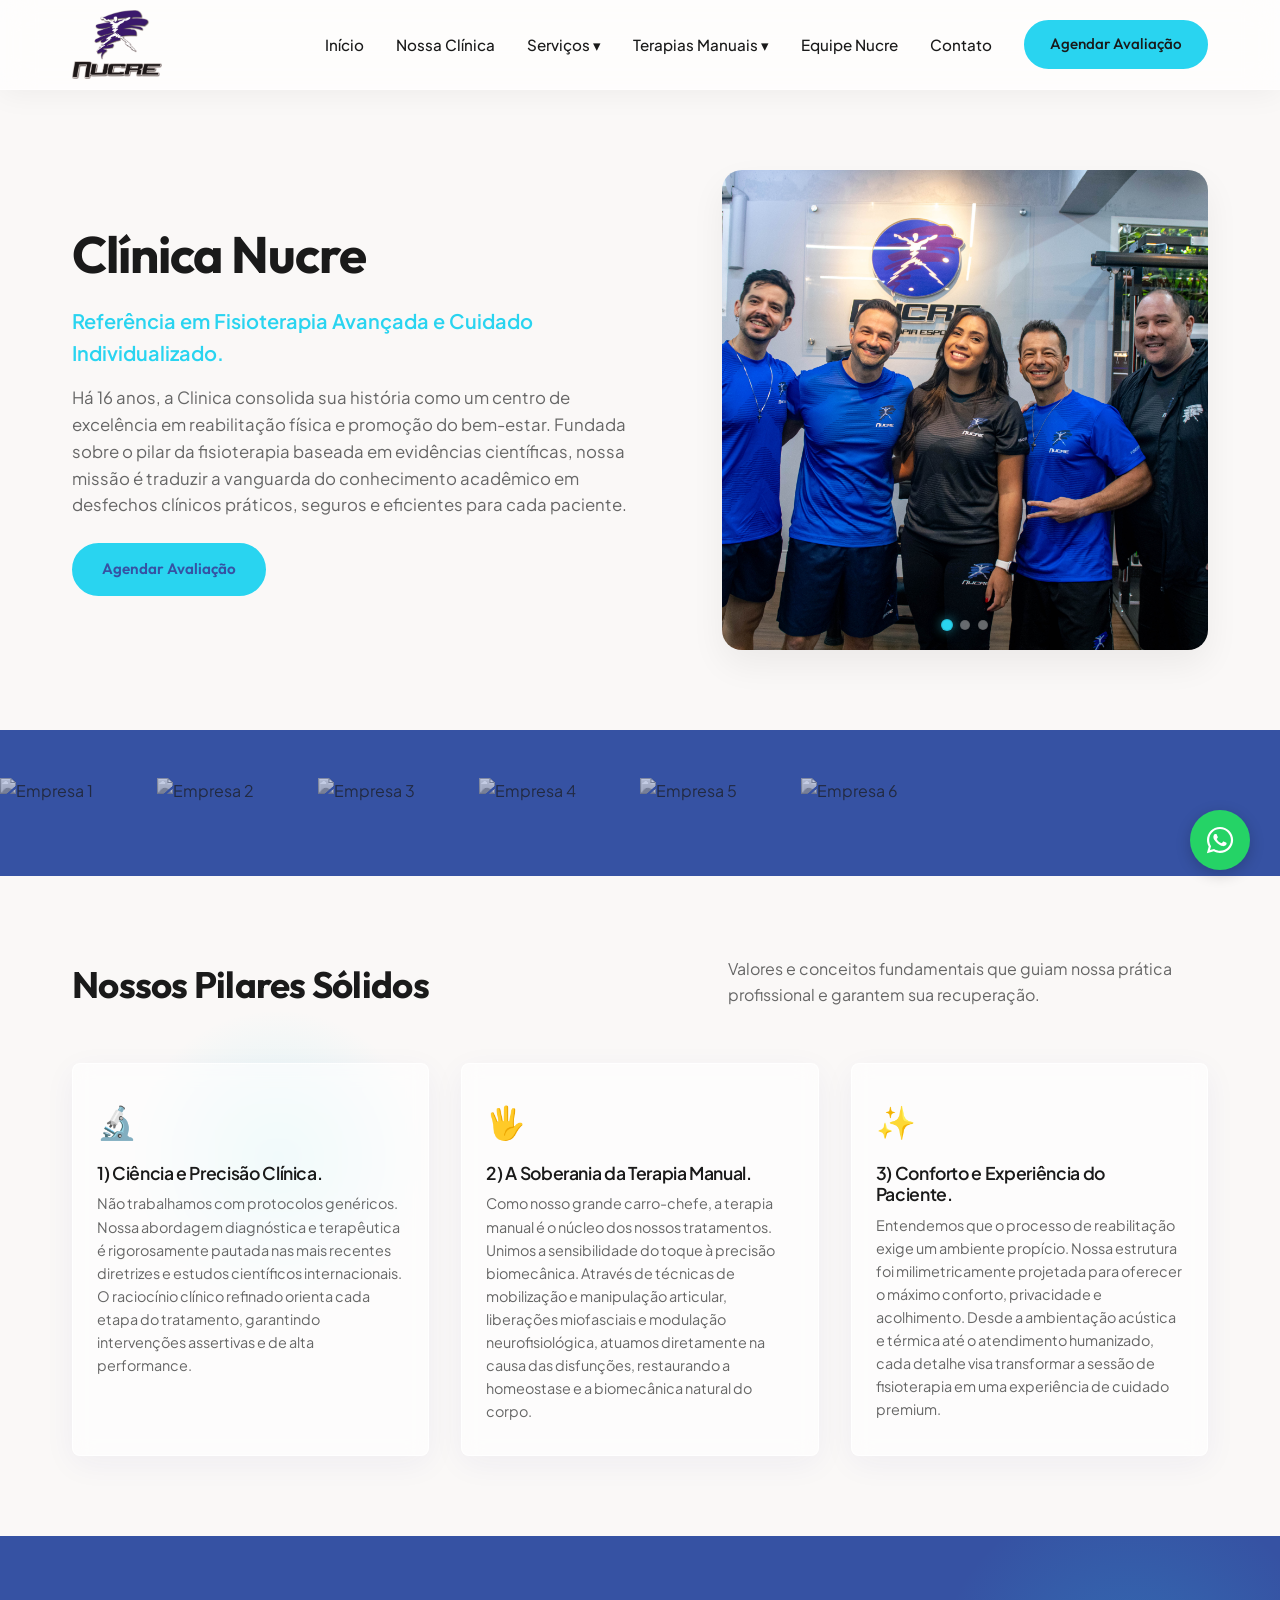
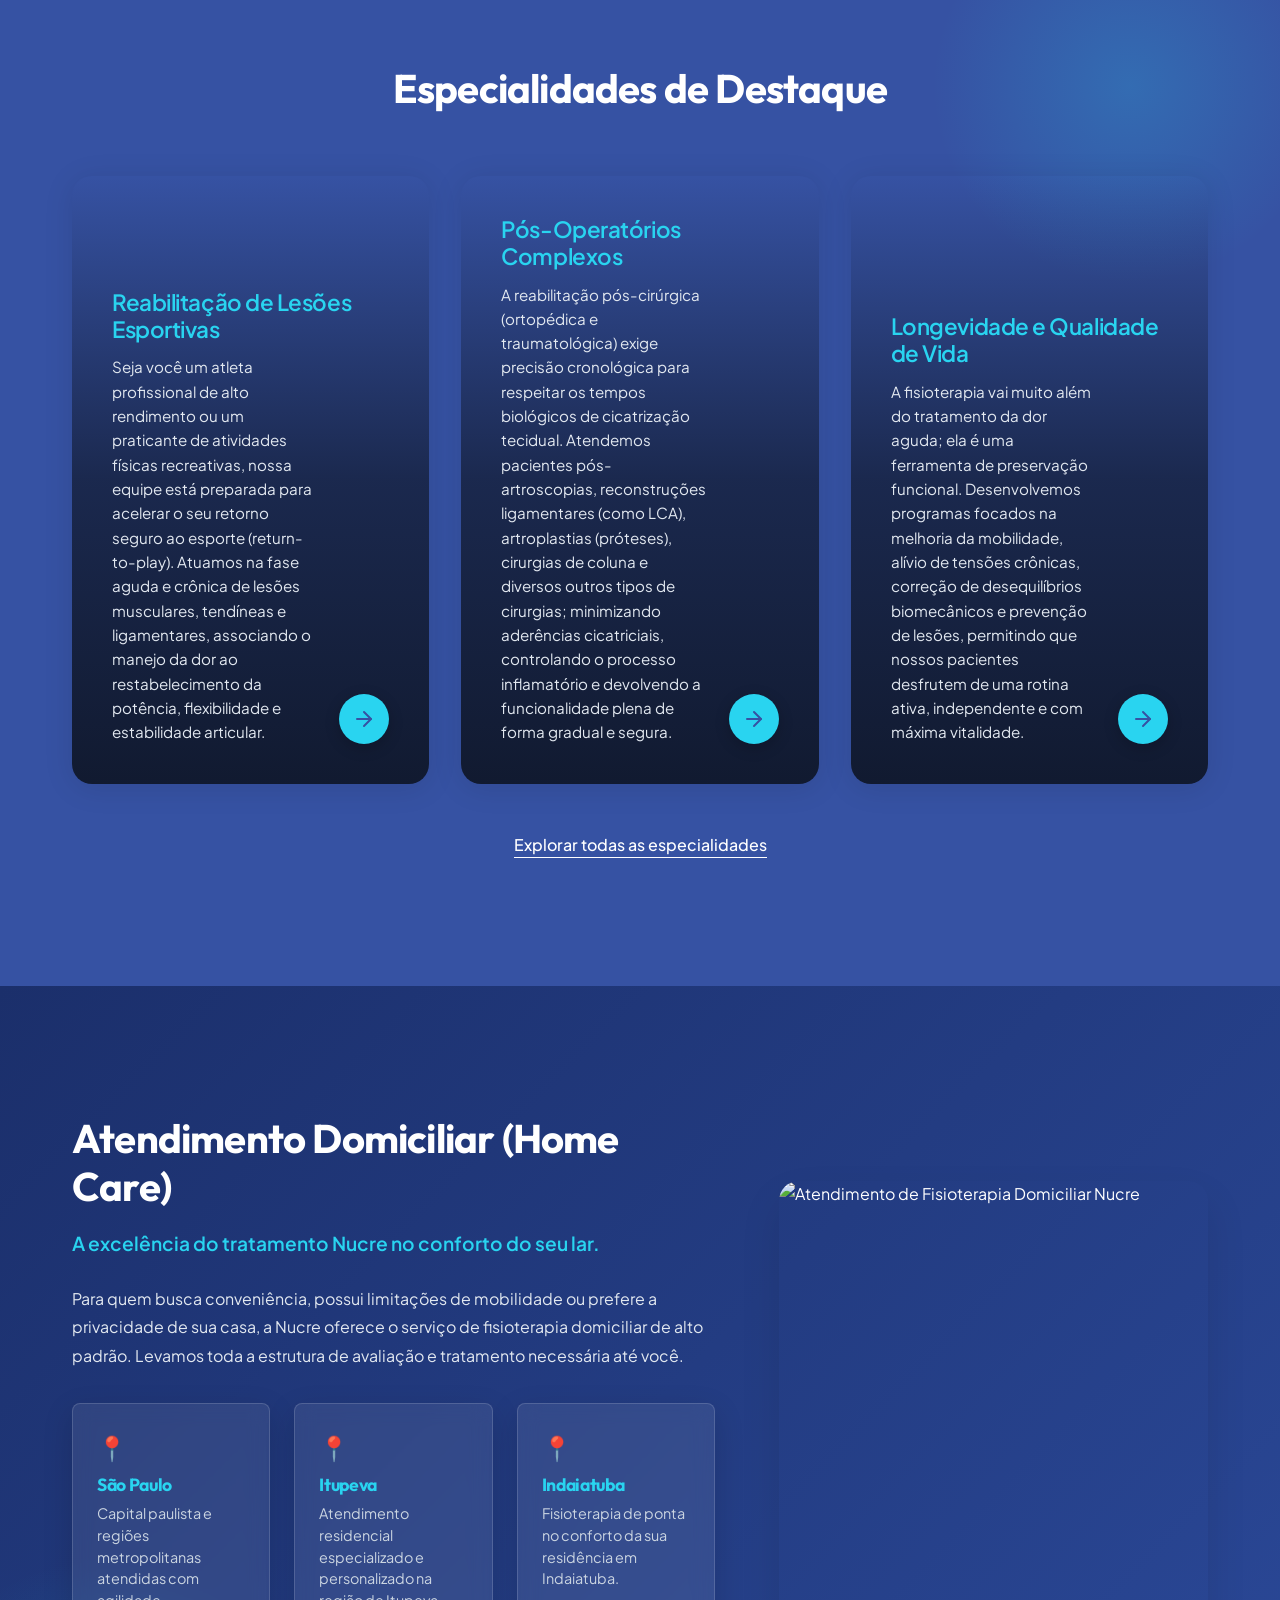
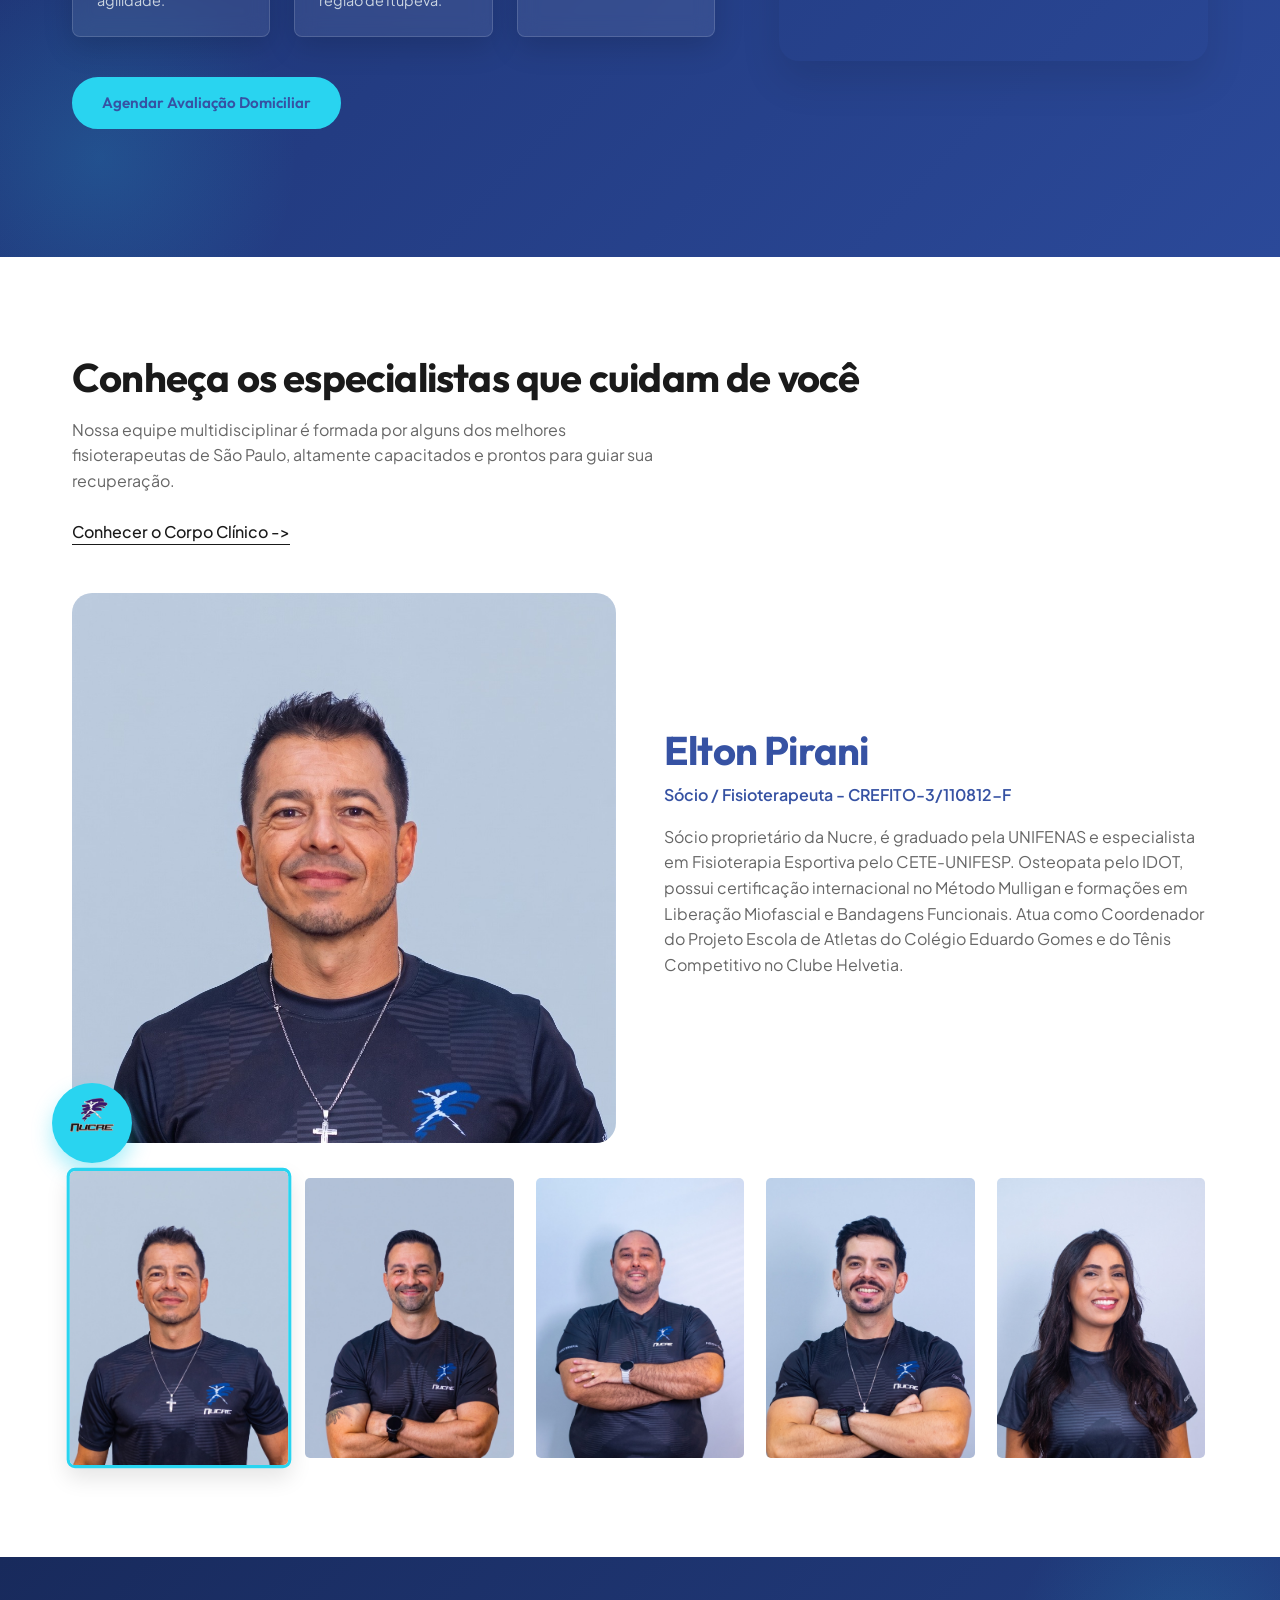
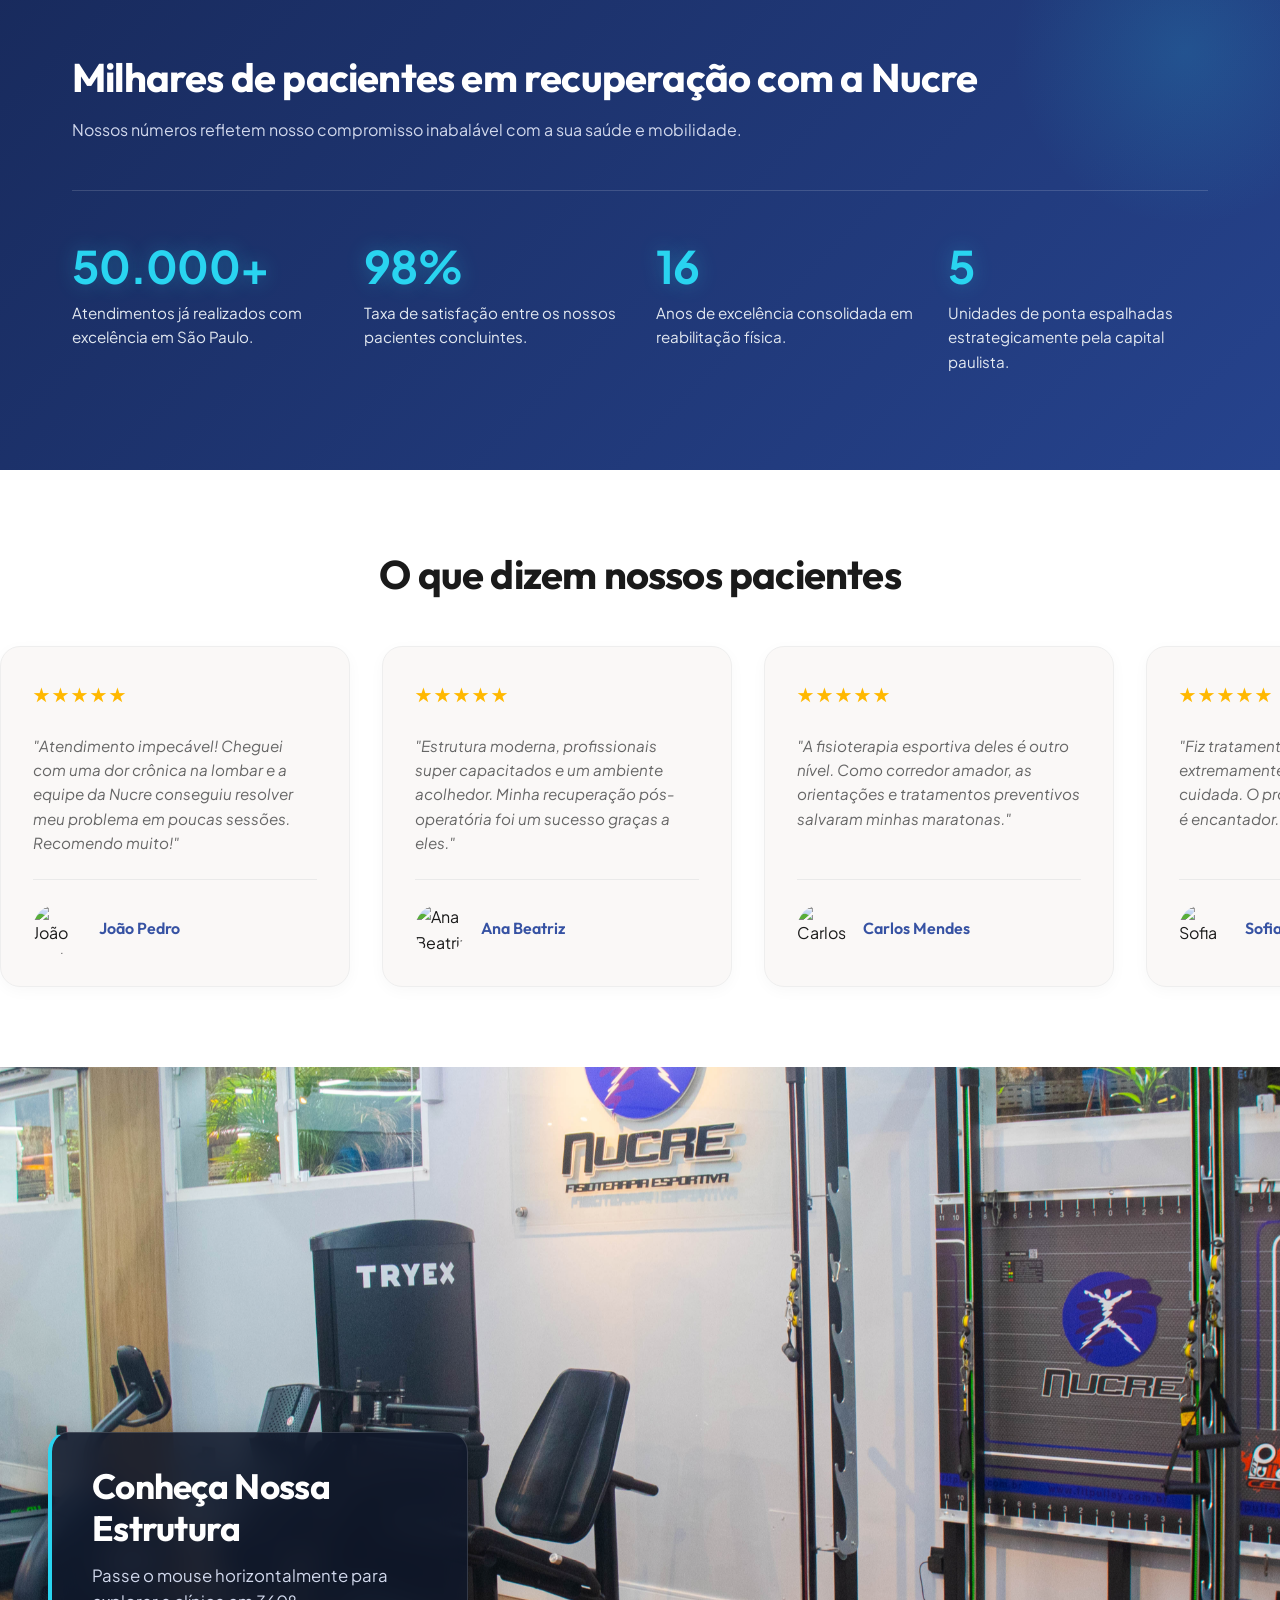
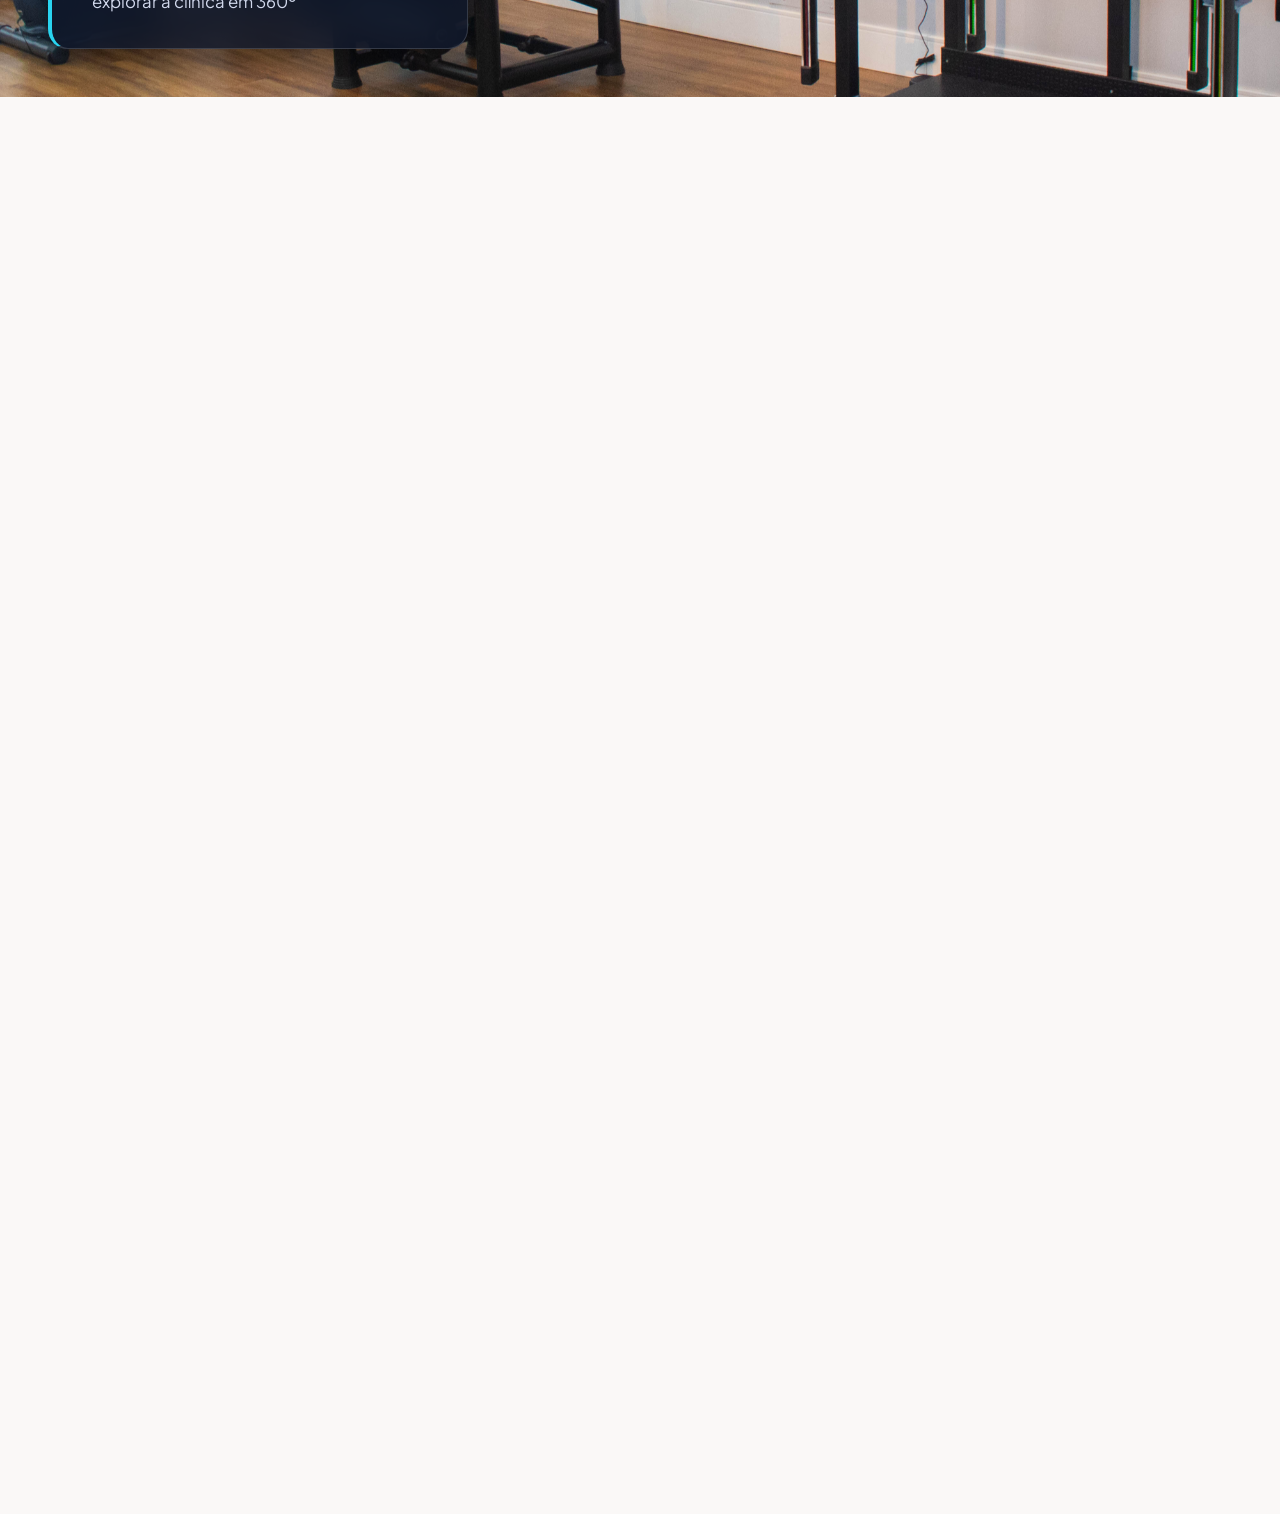
==== index.html @ 92815110 "feat: implement admin CMS dashboard and refine hero and feature section layouts" ====
<!DOCTYPE html>
<html lang="pt-BR">
<head>
    <meta charset="UTF-8">
    <meta name="viewport" content="width=device-width, initial-scale=1.0">
    <title>Nucre Fisioterapia | Excelência em São Paulo</title>
    <link rel="preconnect" href="https://fonts.googleapis.com">
    <link rel="preconnect" href="https://fonts.gstatic.com" crossorigin>
    <link href="https://fonts.googleapis.com/css2?family=Outfit:wght@300;400;500;600;700&family=Plus+Jakarta+Sans:ital,wght@0,300;0,400;0,500;0,600;1,400&display=swap" rel="stylesheet">
    
    <link rel="stylesheet" href="main.css">
</head>
<body>

    <header class="main-header">
        <div class="container navbar">
            <a href="index.html" class="logo"><img src="assets/img/logo-nucre.png" alt="Nucre Fisioterapia"></a>
            <button class="mobile-menu-toggle" aria-label="Abrir menu">
                <span></span>
                <span></span>
                <span></span>
            </button>
            <nav>
                <ul class="nav-links">
                    <li><a href="index.html">Início</a></li>
                    <li><a href="nossa-clinica.html">Nossa Clínica</a></li>
                    <li class="dropdown">
                        <a href="#" class="dropdown-toggle" onclick="event.preventDefault();">Serviços ▾</a>
                        <ul class="dropdown-menu">
                            <li><a href="servicos.html#fisioterapia-esportiva">Fisioterapia esportiva</a></li>
                            <li><a href="servicos.html#qualidade-de-vida">Qualidade de vida</a></li>
                            <li><a href="servicos.html#prevencao-de-lesoes">Prevenção de lesões</a></li>
                            <li><a href="servicos.html#reabilitacao-com-eletroterapia">Reabilitação com eletroterapia</a></li>
                            <li><a href="servicos.html#reabilitacao-com-instrumentos">Reabilitação com instrumentos</a></li>
                            <li><a href="servicos.html#recovery">Recovery</a></li>
                            <li><a href="servicos.html#ventosaterapia">Ventosaterapia</a></li>
                            <li><a href="servicos.html#miofibrolise-percutanea">Miofibrólise percutânea</a></li>
                            <li><a href="servicos.html#ozonioterapia">Ozonioterapia</a></li>
                            <li><a href="servicos.html#dry-needling">Dry Needling</a></li>
                        </ul>
                    </li>
                    <li class="dropdown">
                        <a href="#" class="dropdown-toggle" onclick="event.preventDefault();">Terapias Manuais ▾</a>
                        <ul class="dropdown-menu">
                            <li><a href="servicos.html#osteopatia">Osteopatia</a></li>
                            <li><a href="servicos.html#maitland">Maitland</a></li>
                            <li><a href="servicos.html#mulligan">Mulligan</a></li>
                            <li><a href="servicos.html#kabat">Kabat</a></li>
                            <li><a href="servicos.html#liberacoes-miofasciais">Liberações Miofasciais</a></li>
                        </ul>
                    </li>
                    <li><a href="equipe.html">Equipe Nucre</a></li>
                    <li><a href="contato.html">Contato</a></li>
                    <li class="hide-mobile"><a href="contato.html" class="btn btn-primary" style="padding: 10px 24px;">Agendar Avaliação</a></li>
                </ul>
            </nav>
        </div>
    </header>

    <section class="hero animate-up">
        <div class="container">
            <div class="hero-content">
                <h1>Clínica Nucre</h1>
                <p class="subtitle" style="font-size: 1.25rem; color: var(--accent-cyan); font-weight: 600; margin-bottom: 1rem;">Referência em Fisioterapia Avançada e Cuidado Individualizado.</p>
                <p style="margin-bottom: 1.5rem; line-height: 1.6;">Há 16 anos, a Clinica consolida sua história como um centro de excelência em reabilitação física e promoção do bem-estar. Fundada sobre o pilar da fisioterapia baseada em evidências científicas, nossa missão é traduzir a vanguarda do conhecimento acadêmico em desfechos clínicos práticos, seguros e eficientes para cada paciente.</p>
                <div class="hero-buttons">
                    <a href="contato.html" class="btn btn-primary">Agendar Avaliação</a>
                </div>
            </div>
            <div class="hero-image">
                <div class="hero-slides-wrapper">
                    <img src="assets/img/clinic-hero-1.jpg" alt="Equipe de fisioterapia na clínica Nucre" class="hero-slide active">
                    <img src="assets/img/clinic-hero-2.jpg" alt="Atendimento personalizado de fisioterapia na Nucre" class="hero-slide">
                    <img src="assets/img/clinic-hero-3.jpg" alt="Instalações modernas de reabilitação e pilates" class="hero-slide">
                </div>
                <div class="hero-slider-dots">
                    <span class="dot active" data-slide="0"></span>
                    <span class="dot" data-slide="1"></span>
                    <span class="dot" data-slide="2"></span>
                </div>
            </div>
        </div>
    </section>

    <section class="logo-strip reveal">
        <div class="marquee-wrapper">
            <div class="marquee-group logo-marquee-group">
                <img src="https://placehold.co/150x50/transparent/ffffff?text=Logo+1" alt="Empresa 1" class="logo-item">
                <img src="https://placehold.co/150x50/transparent/ffffff?text=Logo+2" alt="Empresa 2" class="logo-item">
                <img src="https://placehold.co/150x50/transparent/ffffff?text=Logo+3" alt="Empresa 3" class="logo-item">
                <img src="https://placehold.co/150x50/transparent/ffffff?text=Logo+4" alt="Empresa 4" class="logo-item">
                <img src="https://placehold.co/150x50/transparent/ffffff?text=Logo+5" alt="Empresa 5" class="logo-item">
                <img src="https://placehold.co/150x50/transparent/ffffff?text=Logo+6" alt="Empresa 6" class="logo-item">
            </div>
            <!-- Duplicado para o efeito infinito contínuo -->
            <div class="marquee-group logo-marquee-group" aria-hidden="true">
                <img src="https://placehold.co/150x50/transparent/ffffff?text=Logo+1" alt="Empresa 1" class="logo-item">
                <img src="https://placehold.co/150x50/transparent/ffffff?text=Logo+2" alt="Empresa 2" class="logo-item">
                <img src="https://placehold.co/150x50/transparent/ffffff?text=Logo+3" alt="Empresa 3" class="logo-item">
                <img src="https://placehold.co/150x50/transparent/ffffff?text=Logo+4" alt="Empresa 4" class="logo-item">
                <img src="https://placehold.co/150x50/transparent/ffffff?text=Logo+5" alt="Empresa 5" class="logo-item">
                <img src="https://placehold.co/150x50/transparent/ffffff?text=Logo+6" alt="Empresa 6" class="logo-item">
            </div>
        </div>
    </section>

    <section class="features">
        <div class="container">
            <div class="features-header reveal">
                <h2>Nossos Pilares Sólidos</h2>
                <p>Valores e conceitos fundamentais que guiam nossa prática profissional e garantem sua recuperação.</p>
            </div>
            <div class="features-grid">
                <article class="feature-item reveal">
                    <div class="feature-icon">🔬</div>
                    <h3>1) Ciência e Precisão Clínica.</h3>
                    <p>Não trabalhamos com protocolos genéricos. Nossa abordagem diagnóstica e terapêutica é rigorosamente pautada nas mais recentes diretrizes e estudos científicos internacionais. O raciocínio clínico refinado orienta cada etapa do tratamento, garantindo intervenções assertivas e de alta performance.</p>
                </article>
                <article class="feature-item reveal delay-1">
                    <div class="feature-icon">🖐️</div>
                    <h3>2) A Soberania da Terapia Manual.</h3>
                    <p>Como nosso grande carro-chefe, a terapia manual é o núcleo dos nossos tratamentos. Unimos a sensibilidade do toque à precisão biomecânica. Através de técnicas de mobilização e manipulação articular, liberações miofasciais e modulação neurofisiológica, atuamos diretamente na causa das disfunções, restaurando a homeostase e a biomecânica natural do corpo.</p>
                </article>
                <article class="feature-item reveal delay-2">
                    <div class="feature-icon">✨</div>
                    <h3>3) Conforto e Experiência do Paciente.</h3>
                    <p>Entendemos que o processo de reabilitação exige um ambiente propício. Nossa estrutura foi milimetricamente projetada para oferecer o máximo conforto, privacidade e acolhimento. Desde a ambientação acústica e térmica até o atendimento humanizado, cada detalhe visa transformar a sessão de fisioterapia em uma experiência de cuidado premium.</p>
                </article>
            </div>
        </div>
    </section>

    <section class="services">
        <div class="container">
            <h2 class="reveal">Especialidades de Destaque</h2>

            <div class="services-grid">
                <article class="service-card reveal" style="background-image: url('https://images.unsplash.com/photo-1544367567-0f2fcb009e0b?auto=format&fit=crop&q=80&w=800');">
                    <div class="service-card-overlay"></div>
                    <div class="service-card-content">
                        <h3>Reabilitação de Lesões Esportivas</h3>
                        <p>Seja você um atleta profissional de alto rendimento ou um praticante de atividades físicas recreativas, nossa equipe está preparada para acelerar o seu retorno seguro ao esporte (return-to-play). Atuamos na fase aguda e crônica de lesões musculares, tendíneas e ligamentares, associando o manejo da dor ao restabelecimento da potência, flexibilidade e estabilidade articular.</p>
                    </div>
                    <a href="servicos.html#fisioterapia-esportiva" class="card-arrow-btn">
                        <svg width="24" height="24" viewBox="0 0 24 24" fill="none" stroke="currentColor" stroke-width="2" stroke-linecap="round" stroke-linejoin="round"><line x1="5" y1="12" x2="19" y2="12"></line><polyline points="12 5 19 12 12 19"></polyline></svg>
                    </a>
                </article>
                <article class="service-card reveal delay-1" style="background-image: url('https://images.unsplash.com/photo-1579684389782-64d84b5e901a?auto=format&fit=crop&q=80&w=800');">
                    <div class="service-card-overlay"></div>
                    <div class="service-card-content">
                        <h3>Pós-Operatórios Complexos</h3>
                        <p>A reabilitação pós-cirúrgica (ortopédica e traumatológica) exige precisão cronológica para respeitar os tempos biológicos de cicatrização tecidual. Atendemos pacientes pós-artroscopias, reconstruções ligamentares (como LCA), artroplastias (próteses), cirurgias de coluna e diversos outros tipos de cirurgias; minimizando aderências cicatriciais, controlando o processo inflamatório e devolvendo a funcionalidade plena de forma gradual e segura.</p>
                    </div>
                    <a href="servicos.html#pos-operatorios-complexos" class="card-arrow-btn">
                        <svg width="24" height="24" viewBox="0 0 24 24" fill="none" stroke="currentColor" stroke-width="2" stroke-linecap="round" stroke-linejoin="round"><line x1="5" y1="12" x2="19" y2="12"></line><polyline points="12 5 19 12 12 19"></polyline></svg>
                    </a>
                </article>
                <article class="service-card reveal delay-2" style="background-image: url('https://images.unsplash.com/photo-1518611012118-696072aa579a?auto=format&fit=crop&q=80&w=800');">
                    <div class="service-card-overlay"></div>
                    <div class="service-card-content">
                        <h3>Longevidade e Qualidade de Vida</h3>
                        <p>A fisioterapia vai muito além do tratamento da dor aguda; ela é uma ferramenta de preservação funcional. Desenvolvemos programas focados na melhoria da mobilidade, alívio de tensões crônicas, correção de desequilíbrios biomecânicos e prevenção de lesões, permitindo que nossos pacientes desfrutem de uma rotina ativa, independente e com máxima vitalidade.</p>
                    </div>
                    <a href="servicos.html#qualidade-de-vida" class="card-arrow-btn">
                        <svg width="24" height="24" viewBox="0 0 24 24" fill="none" stroke="currentColor" stroke-width="2" stroke-linecap="round" stroke-linejoin="round"><line x1="5" y1="12" x2="19" y2="12"></line><polyline points="12 5 19 12 12 19"></polyline></svg>
                    </a>
                </article>
            </div>
            
            <a href="servicos.html" class="text-link reveal" style="color: white; border-color: white;">Explorar todas as especialidades</a>
        </div>
    </section>

    <section class="home-care reveal">
        <div class="container">
            <div class="home-care-content">
                <h2>Atendimento Domiciliar (Home Care)</h2>
                <p class="subtitle">A excelência do tratamento Nucre no conforto do seu lar.</p>
                <p>Para quem busca conveniência, possui limitações de mobilidade ou prefere a privacidade de sua casa, a Nucre oferece o serviço de fisioterapia domiciliar de alto padrão. Levamos toda a estrutura de avaliação e tratamento necessária até você.</p>
                <div class="home-care-regions">
                    <div class="region-card">
                        <span class="region-icon">📍</span>
                        <h4>São Paulo</h4>
                        <p>Capital paulista e regiões metropolitanas atendidas com agilidade.</p>
                    </div>
                    <div class="region-card">
                        <span class="region-icon">📍</span>
                        <h4>Itupeva</h4>
                        <p>Atendimento residencial especializado e personalizado na região de Itupeva.</p>
                    </div>
                    <div class="region-card">
                        <span class="region-icon">📍</span>
                        <h4>Indaiatuba</h4>
                        <p>Fisioterapia de ponta no conforto da sua residência em Indaiatuba.</p>
                    </div>
                </div>
                <a href="contato.html" class="btn btn-primary">Agendar Avaliação Domiciliar</a>
            </div>
            <div class="home-care-image">
                <img src="https://images.unsplash.com/photo-1576765608535-5f04d1e3f289?auto=format&fit=crop&q=80&w=800" alt="Atendimento de Fisioterapia Domiciliar Nucre">
            </div>
        </div>
    </section>

    <section class="team">
        <div class="container">
            <div class="team-header reveal">
                <h2>Conheça os especialistas que cuidam de você</h2>
                <p>Nossa equipe multidisciplinar é formada por alguns dos melhores fisioterapeutas de São Paulo, altamente capacitados e prontos para guiar sua recuperação.</p>
                <br>
                <a href="equipe.html" class="text-link">Conhecer o Corpo Clínico -></a>
            </div>

            <div class="featured-team reveal">
                <div class="featured-team-img">
                    <img id="featured-image" src="assets/img/people/elton.jpeg" alt="Elton Pirani - Sócio / Fisioterapeuta Nucre">
                    <div class="team-badge"><img src="assets/img/logo-nucre.png" alt="Nucre" style="max-width: 55%; object-fit: contain;"></div>
                </div>
                <div class="featured-team-info">
                    <h3 id="featured-name">Elton Pirani</h3>
                    <p id="featured-role" style="color: var(--primary-blue); font-weight: 600; margin-bottom: 1rem;">Sócio / Fisioterapeuta - CREFITO-3/110812-F</p>
                    <p id="featured-bio" style="color: var(--text-gray); margin-bottom: 2rem;">Sócio proprietário da Nucre, é graduado pela UNIFENAS e especialista em Fisioterapia Esportiva pelo CETE-UNIFESP. Osteopata pelo IDOT, possui certificação internacional no Método Mulligan e formações em Liberação Miofascial e Bandagens Funcionais. Atua como Coordenador do Projeto Escola de Atletas do Colégio Eduardo Gomes e do Tênis Competitivo no Clube Helvetia.</p>
                </div>
            </div>

            <div class="team-thumbnails reveal">
                <img src="assets/img/people/elton.jpeg" alt="Elton Pirani" class="active" data-name="Elton Pirani" data-role="Sócio / Fisioterapeuta - CREFITO-3/110812-F" data-bio="Sócio proprietário da Nucre, é graduado pela UNIFENAS e especialista em Fisioterapia Esportiva pelo CETE-UNIFESP. Osteopata pelo IDOT, possui certificação internacional no Método Mulligan e formações em Liberação Miofascial e Bandagens Funcionais. Atua como Coordenador do Projeto Escola de Atletas do Colégio Eduardo Gomes e do Tênis Competitivo no Clube Helvetia." data-image="assets/img/people/elton.jpeg">
                <img src="assets/img/people/ricardo.jpeg" alt="Ricardo Vinicius" data-name="Ricardo Vinicius" data-role="Sócio / Fisioterapeuta - CREFITO-3/115694-F" data-bio="Sócio proprietário da Nucre, é graduado pela UFSCar e especialista em Fisioterapia Esportiva pelo CETE-UNIFESP. Osteopata pelo IDOT, possui formações em Terapias Manuais (Maitland, Mulligan e Kabat) e Liberação Miofascial Instrumental. Acumulou experiência como Fisioterapeuta da Seleção Masculina de Vôlei de Ruanda e da equipe profissional de São Bernardo do Campo." data-image="assets/img/people/ricardo.jpeg">
                <img src="assets/img/people/people-3.jpeg" alt="André Pantalena" data-name="André Pantalena" data-role="Fisioterapeuta - CREFITO-3/161567-F" data-bio="Graduado pela UFSCar e especialista em Fisioterapia Esportiva pelo CETE-UNIFESP. Fisioterapeuta da Clínica Nucre e do Projeto Escola de Atletas do Colégio Eduardo Gomes. É responsável pela prevenção de lesões do Tênis Competitivo do Clube Helvetia. Possui formações em Estabilização Lombo-Pélvica, Bandagens Funcionais, Liberação Miofascial e Terapias Manuais." data-image="assets/img/people/people-3.jpeg">
                <img src="assets/img/people/people-1.jpeg" alt="Fábio Fernandes" data-name="Fábio Fernandes" data-role="Fisioterapeuta - CREFITO-3/204486-F" data-bio="Graduado pela FMU, atua como fisioterapeuta da Clínica Nucre e do Projeto Escola de Atletas do Colégio Eduardo Gomes. Possui formação especializada em Terapias Manuais aplicadas à Ortopedia e Traumatologia (Maitland, Mulligan, Mobilização Neural e Estabilização Segmentar), além de Ventosaterapia, Bandagens e Liberação Miofascial." data-image="assets/img/people/people-1.jpeg">
                <img src="assets/img/people/people-2.jpeg" alt="Joice Santos" data-name="Joice Santos" data-role="Fisioterapeuta - CREFITO-3/367622-F" data-bio="Graduada pelo Centro Universitário FMABC, possui aprimoramento em Fisioterapia Esportiva pelo CETE/UNIFESP e especialização em Traumatologia, Ortopedia e Esporte pela FMABC. Sua prática clínica foca em reabilitação física através de Terapias Manuais e exercícios terapêuticos personalizados." data-image="assets/img/people/people-2.jpeg">
            </div>
        </div>
    </section>

    <section class="stats">
        <div class="container">
            <div class="stats-header reveal">
                <h2>Milhares de pacientes em recuperação com a Nucre</h2>
                <p>Nossos números refletem nosso compromisso inabalável com a sua saúde e mobilidade.</p>
            </div>
            
            <div class="stats-grid">
                <div class="stat-item reveal">
                    <h3>50.000+</h3>
                    <p>Atendimentos já realizados com excelência em São Paulo.</p>
                </div>
                <div class="stat-item reveal delay-1">
                    <h3>98%</h3>
                    <p>Taxa de satisfação entre os nossos pacientes concluintes.</p>
                </div>
                <div class="stat-item reveal delay-2">
                    <h3>16</h3>
                    <p>Anos de excelência consolidada em reabilitação física.</p>
                </div>
                <div class="stat-item reveal delay-3">
                    <h3>5</h3>
                    <p>Unidades de ponta espalhadas estrategicamente pela capital paulista.</p>
                </div>
            </div>
        </div>
    </section>

    <section class="feedbacks">
        <div class="container">
            <h2 class="reveal">O que dizem nossos pacientes</h2>
        </div>
        
        <div class="marquee-wrapper reveal delay-1">
            <div class="marquee-group">
                <article class="feedback-card">
                    <div class="stars">★★★★★</div>
                    <p>"Atendimento impecável! Cheguei com uma dor crônica na lombar e a equipe da Nucre conseguiu resolver meu problema em poucas sessões. Recomendo muito!"</p>
                    <div class="feedback-author">
                        <img src="https://images.unsplash.com/photo-1507003211169-0a1dd7228f2d?auto=format&fit=crop&q=80&w=150" alt="João Pedro">
                        <span>João Pedro</span>
                    </div>
                </article>
                <article class="feedback-card">
                    <div class="stars">★★★★★</div>
                    <p>"Estrutura moderna, profissionais super capacitados e um ambiente acolhedor. Minha recuperação pós-operatória foi um sucesso graças a eles."</p>
                    <div class="feedback-author">
                        <img src="https://images.unsplash.com/photo-1438761681033-6461ffad8d80?auto=format&fit=crop&q=80&w=150" alt="Ana Beatriz">
                        <span>Ana Beatriz</span>
                    </div>
                </article>
                <article class="feedback-card">
                    <div class="stars">★★★★★</div>
                    <p>"A fisioterapia esportiva deles é outro nível. Como corredor amador, as orientações e tratamentos preventivos salvaram minhas maratonas."</p>
                    <div class="feedback-author">
                        <img src="https://images.unsplash.com/photo-1500648767791-00dcc994a43e?auto=format&fit=crop&q=80&w=150" alt="Carlos Mendes">
                        <span>Carlos Mendes</span>
                    </div>
                </article>
                <article class="feedback-card">
                    <div class="stars">★★★★★</div>
                    <p>"Fiz tratamento pélvico e me senti extremamente respeitada e bem cuidada. O profissionalismo da equipe é encantador."</p>
                    <div class="feedback-author">
                        <img src="https://images.unsplash.com/photo-1544005313-94ddf0286df2?auto=format&fit=crop&q=80&w=150" alt="Sofia Laurent">
                        <span>Sofia Laurent</span>
                    </div>
                </article>
                <article class="feedback-card">
                    <div class="stars">★★★★★</div>
                    <p>"Excelente clínica! Tive resultados muito mais rápidos do que imaginava. O Dr. Ricardo e toda equipe são fantásticos."</p>
                    <div class="feedback-author">
                        <img src="https://images.unsplash.com/photo-1527980965255-d3b416303d12?auto=format&fit=crop&q=80&w=150" alt="Marcos Paulo">
                        <span>Marcos Paulo</span>
                    </div>
                </article>
            </div>
            <!-- Grupo duplicado para criar o efeito infinito contínuo -->
            <div class="marquee-group" aria-hidden="true">
                <article class="feedback-card">
                    <div class="stars">★★★★★</div>
                    <p>"Atendimento impecável! Cheguei com uma dor crônica na lombar e a equipe da Nucre conseguiu resolver meu problema em poucas sessões. Recomendo muito!"</p>
                    <div class="feedback-author">
                        <img src="https://images.unsplash.com/photo-1507003211169-0a1dd7228f2d?auto=format&fit=crop&q=80&w=150" alt="João Pedro">
                        <span>João Pedro</span>
                    </div>
                </article>
                <article class="feedback-card">
                    <div class="stars">★★★★★</div>
                    <p>"Estrutura moderna, profissionais super capacitados e um ambiente acolhedor. Minha recuperação pós-operatória foi um sucesso graças a eles."</p>
                    <div class="feedback-author">
                        <img src="https://images.unsplash.com/photo-1438761681033-6461ffad8d80?auto=format&fit=crop&q=80&w=150" alt="Ana Beatriz">
                        <span>Ana Beatriz</span>
                    </div>
                </article>
                <article class="feedback-card">
                    <div class="stars">★★★★★</div>
                    <p>"A fisioterapia esportiva deles é outro nível. Como corredor amador, as orientações e tratamentos preventivos salvaram minhas maratonas."</p>
                    <div class="feedback-author">
                        <img src="https://images.unsplash.com/photo-1500648767791-00dcc994a43e?auto=format&fit=crop&q=80&w=150" alt="Carlos Mendes">
                        <span>Carlos Mendes</span>
                    </div>
                </article>
                <article class="feedback-card">
                    <div class="stars">★★★★★</div>
                    <p>"Fiz tratamento pélvico e me senti extremamente respeitada e bem cuidada. O profissionalismo da equipe é encantador."</p>
                    <div class="feedback-author">
                        <img src="https://images.unsplash.com/photo-1544005313-94ddf0286df2?auto=format&fit=crop&q=80&w=150" alt="Sofia Laurent">
                        <span>Sofia Laurent</span>
                    </div>
                </article>
                <article class="feedback-card">
                    <div class="stars">★★★★★</div>
                    <p>"Excelente clínica! Tive resultados muito mais rápidos do que imaginava. O Dr. Ricardo e toda equipe são fantásticos."</p>
                    <div class="feedback-author">
                        <img src="https://images.unsplash.com/photo-1527980965255-d3b416303d12?auto=format&fit=crop&q=80&w=150" alt="Marcos Paulo">
                        <span>Marcos Paulo</span>
                    </div>
                </article>
            </div>
        </div>
    </section>

    <section class="panorama reveal" style="padding: 0;">
        <div class="panorama-wrapper" id="panorama-wrapper">
            <div class="panorama-overlay">
                <h2>Conheça Nossa Estrutura</h2>
                <p>Passe o mouse horizontalmente para explorar a clínica em 360º</p>
            </div>
            <img src="assets/img/clinic-panorama.jpg" alt="Panorama da Clínica Nucre" class="panorama-img" id="panorama-img">
        </div>
    </section>

    <section class="location reveal">
        <div class="container">
            <div class="location-header">
                <h2>Onde Estamos</h2>
                <p>Nossa clínica está localizada em uma região de fácil acesso, com infraestrutura moderna e todo o conforto necessário para a sua recuperação.</p>
            </div>
            <div class="location-content">
                <div class="location-info">
                    <div style="margin-bottom: 2rem;">
                        <h3 style="margin-bottom: 0.5rem; color: var(--accent-cyan);">Unidade São Paulo (Clínica)</h3>
                        <p>Av. Indianópolis, 3145 - sala 3<br>Planalto Paulista, São Paulo - SP<br>CEP: 04063-006</p>
                        <a href="https://maps.google.com/?q=Av.+Indianópolis,+3145+-+Planalto+Paulista,+São+Paulo+-+SP,+04063-006" target="_blank" class="btn btn-outline" style="margin-top: 1rem; display: inline-block;">Traçar Rota no Mapa</a>
                    </div>
                    <hr style="border: 0; border-top: 1px solid rgba(255,255,255,0.15); margin: 1.5rem 0;">
                    <div>
                        <h3 style="margin-bottom: 0.5rem; color: var(--accent-cyan);">Atendimento Domiciliar</h3>
                        <p>Levamos a excelência da Nucre até você.<br><strong>Atendimento em:</strong> São Paulo (Capital), Itupeva e Indaiatuba.</p>
                        <a href="contato.html" class="btn btn-primary" style="margin-top: 1rem; display: inline-block;">Agendar Avaliação</a>
                    </div>
                </div>
                <div class="location-map">
                    <iframe src="https://maps.google.com/maps?q=Av.+Indian%C3%B3polis,+3145+-+Planalto+Paulista,+S%C3%A3o+Paulo+-+SP,+04063-006&t=&z=15&ie=UTF8&iwloc=&output=embed" width="100%" height="400" style="border:0;" allowfullscreen="" loading="lazy" referrerpolicy="no-referrer-when-downgrade"></iframe>
                </div>
            </div>
        </div>
    </section>

    <footer class="footer reveal">
        <div class="container">
            <div class="footer-top">
                <div>
                    <div class="footer-logo"><img src="assets/img/logo-nucre.png" alt="Nucre Fisioterapia" style="max-height: 60px; width: auto;"></div>
                    <p style="font-size: 0.95rem; color: var(--accent-cyan); font-weight: 500; margin-bottom: 0.5rem;">Há 16 anos, integrando a ciência do movimento à arte de cuidar.</p>
                    <p style="margin-bottom: 20px; color: #d1d8ec;">Av. Indianópolis, 3145 - sala 3<br>Planalto Paulista, São Paulo - SP - CEP 04063-006</p>
                    <ul class="footer-links">
                        <li><a href="#">Sobre a Clínica</a></li>
                        <li><a href="#">Tratamentos</a></li>
                        <li><a href="#">Unidades</a></li>
                        <li><a href="#">Trabalhe Conosco</a></li>
                        <li><a href="#">Contato</a></li>
                    </ul>
                </div>
            </div>
            <div class="footer-bottom">
                <p>&copy; 2026 Nucre Fisioterapia. Todos os direitos reservados. CREFITO-3/CL-XXXXX</p>
                <div class="social-links" style="display: flex; gap: 15px;">
                    <a href="#" aria-label="Instagram"><svg width="24" height="24" viewBox="0 0 24 24" fill="none" stroke="currentColor" stroke-width="2" stroke-linecap="round" stroke-linejoin="round"><rect x="2" y="2" width="20" height="20" rx="5" ry="5"></rect><path d="M16 11.37A4 4 0 1 1 12.63 8 4 4 0 0 1 16 11.37z"></path><line x1="17.5" y1="6.5" x2="17.51" y2="6.5"></line></svg></a>
                    <a href="#" aria-label="LinkedIn"><svg width="24" height="24" viewBox="0 0 24 24" fill="none" stroke="currentColor" stroke-width="2" stroke-linecap="round" stroke-linejoin="round"><path d="M16 8a6 6 0 0 1 6 6v7h-4v-7a2 2 0 0 0-2-2 2 2 0 0 0-2 2v7h-4v-7a6 6 0 0 1 6-6z"></path><rect x="2" y="9" width="4" height="12"></rect><circle cx="4" cy="4" r="2"></circle></svg></a>
                    <a href="#" aria-label="Facebook"><svg width="24" height="24" viewBox="0 0 24 24" fill="none" stroke="currentColor" stroke-width="2" stroke-linecap="round" stroke-linejoin="round"><path d="M18 2h-3a5 5 0 0 0-5 5v3H7v4h3v8h4v-8h3l1-4h-4V7a1 1 0 0 1 1-1h3z"></path></svg></a>
                </div>
            </div>
        </div>
    </footer>

    <script src="script.js"></script>
</body>
</html>
---- main.css ----
/* =========================================
   Variáveis CSS e Reset
   ========================================= */
:root {
    --primary-blue: #3652a3;
    --accent-cyan: #29d4f0;
    --bg-light: #faf8f7;
    --text-dark: #1a1a1a;
    --text-gray: #666666;
    --text-light: #ffffff;
    
    --font-headings: 'Outfit', sans-serif;
    --font-body: 'Plus Jakarta Sans', sans-serif;

    --border-radius-lg: 60px;
    --border-radius-md: 20px;
    --border-radius-sm: 8px;
    
    /* Glassmorphism Variables */
    --glass-bg-light: rgba(255, 255, 255, 0.7);
    --glass-border-light: rgba(255, 255, 255, 0.5);
    --glass-bg-dark: rgba(255, 255, 255, 0.05);
    --glass-border-dark: rgba(255, 255, 255, 0.1);
    
    --transition: all 0.3s ease-in-out;
}

* {
    margin: 0;
    padding: 0;
    box-sizing: border-box;
}

body {
    font-family: var(--font-body);
    color: var(--text-dark);
    background-color: var(--bg-light); /* Fundo sutilmente escurecido para destacar o glass */
    line-height: 1.6;
    overflow-x: hidden;
    padding-top: 90px;
}

h1, h2, h3, h4 {
    font-family: var(--font-headings);
    color: var(--text-dark);
    line-height: 1.2;
    letter-spacing: -0.02em;
}

a {
    text-decoration: none;
    color: inherit;
    transition: var(--transition);
}

ul { list-style: none; }
img { max-width: 100%; display: block; object-fit: cover; }

.container {
    width: 100%;
    max-width: 1200px;
    margin: 0 auto;
    padding: 0 2rem;
}

/* =========================================
   Animações On-load (Apenas Hero)
   ========================================= */
@keyframes fadeInUp {
    from { opacity: 0; transform: translateY(40px); }
    to { opacity: 1; transform: translateY(0); }
}

.animate-up {
    animation: fadeInUp 0.8s cubic-bezier(0.2, 0.8, 0.2, 1) forwards;
    opacity: 0;
}

/* =========================================
   Animações On-scroll (Intersection Observer)
   ========================================= */
.reveal {
    opacity: 0;
    transform: translateY(40px);
    transition: all 0.8s cubic-bezier(0.2, 0.8, 0.2, 1);
}

.reveal.active {
    opacity: 1;
    transform: translateY(0);
}

.delay-1 { transition-delay: 0.15s; animation-delay: 0.15s; }
.delay-2 { transition-delay: 0.3s; animation-delay: 0.3s; }
.delay-3 { transition-delay: 0.45s; animation-delay: 0.45s; }

/* =========================================
   Header / Navbar (Liquid Glass)
   ========================================= */
.main-header {
    position: fixed;
    top: 0;
    left: 0;
    width: 100%;
    /* Glassmorphism */
    background-color: var(--glass-bg-light);
    backdrop-filter: blur(16px) saturate(180%);
    -webkit-backdrop-filter: blur(16px) saturate(180%);
    border-bottom: 1px solid var(--glass-border-light);
    box-shadow: 0 4px 30px rgba(0, 0, 0, 0.05);
    z-index: 1000;
    height: 90px;
    display: flex;
    align-items: center;
    transition: transform 0.3s ease-in-out, background-color 0.3s ease;
}

.main-header.header-hidden {
    transform: translateY(-100%);
}

.navbar {
    display: flex;
    justify-content: space-between;
    align-items: center;
    width: 100%;
}

.logo {
    font-family: var(--font-headings);
    font-size: 2rem;
    font-weight: 700;
    color: var(--text-dark);
    display: flex;
    align-items: center;
    gap: 5px;
}

.logo img {
    max-height: 70px;
    width: auto;
    object-fit: contain;
    transition: max-height 0.3s ease;
}

.logo span {
    color: var(--accent-cyan);
    font-size: 2.2rem;
    line-height: 1;
}

.nav-links {
    display: flex;
    gap: 2rem;
    align-items: center;
}

.nav-links a {
    font-weight: 500;
    font-size: 0.95rem;
    color: var(--text-dark);
}

.nav-links a:hover { color: var(--accent-cyan); }

/* Mobile Menu Toggle */
.mobile-menu-toggle {
    display: none;
    flex-direction: column;
    justify-content: space-between;
    width: 30px;
    height: 20px;
    background: transparent;
    border: none;
    cursor: pointer;
    z-index: 1001;
}

.mobile-menu-toggle span {
    width: 100%;
    height: 3px;
    background-color: var(--primary-blue);
    border-radius: 3px;
    transition: var(--transition);
}

/* Dropdown Menu */
.dropdown {
    position: relative;
}

.dropdown-menu {
    position: absolute;
    top: 100%;
    left: 50%;
    transform: translateX(-50%) translateY(15px);
    background-color: rgba(255, 255, 255, 0.95);
    backdrop-filter: blur(16px);
    min-width: 260px;
    box-shadow: 0 10px 40px rgba(0,0,0,0.1);
    border-radius: var(--border-radius-sm);
    padding: 1rem 0;
    opacity: 0;
    visibility: hidden;
    transition: var(--transition);
    z-index: 1000;
    display: flex;
    flex-direction: column;
}

.dropdown:hover .dropdown-menu {
    opacity: 1;
    visibility: visible;
    transform: translateX(-50%) translateY(0);
}

.dropdown-menu a {
    padding: 12px 1.5rem;
    display: block;
    font-size: 0.95rem;
}

.dropdown-menu a:hover {
    background-color: rgba(41, 212, 240, 0.1);
    color: var(--primary-blue);
}

/* =========================================
   Botões Modernos
   ========================================= */
.btn {
    display: inline-block;
    padding: 12px 28px;
    border-radius: 50px;
    font-family: var(--font-headings);
    font-weight: 600;
    font-size: 0.95rem;
    cursor: pointer;
    transition: var(--transition);
    text-align: center;
}

.btn-primary {
    background-color: var(--accent-cyan);
    color: var(--primary-blue);
    border: 2px solid var(--accent-cyan);
}

.btn-primary:hover {
    background-color: #1ebbd5;
    border-color: #1ebbd5;
    transform: translateY(-3px);
    box-shadow: 0 10px 20px rgba(41, 212, 240, 0.3);
    color: var(--primary-blue) !important;
}

.btn-outline {
    background-color: transparent;
    color: var(--accent-cyan);
    border: 2px solid var(--accent-cyan);
}

.btn-outline:hover {
    background-color: var(--accent-cyan);
    color: var(--primary-blue) !important;
    transform: translateY(-3px);
    box-shadow: 0 10px 20px rgba(41, 212, 240, 0.2);
}

.text-link {
    color: var(--text-dark);
    border-bottom: 1px solid var(--text-dark);
    padding-bottom: 2px;
    font-weight: 500;
}

.text-link:hover {
    color: var(--accent-cyan);
    border-color: var(--accent-cyan);
}

/* =========================================
   Seção: Hero
   ========================================= */
.hero {
    padding: 5rem 0;
    background-color: transparent;
}

.hero .container {
    display: flex;
    align-items: center;
    gap: 3.5rem;
}

.hero-content {
    flex: 1.1;
    max-width: 600px;
}

.hero-content h1 {
    font-size: 3.2rem;
    margin-bottom: 1.2rem;
}

.hero-content p {
    color: var(--text-gray);
    margin-bottom: 2rem;
    font-size: 1.05rem;
    max-width: 580px;
}

.hero-buttons { display: flex; gap: 1rem; }

.hero-image {
    flex: 0.9;
    border-radius: var(--border-radius-md);
    overflow: hidden;
    box-shadow: 0 15px 35px rgba(0,0,0,0.06);
    position: relative;
    height: 480px;
}

.hero-slides-wrapper {
    position: relative;
    width: 100%;
    height: 100%;
}

.hero-slide {
    position: absolute;
    top: 0;
    left: 0;
    width: 100%;
    height: 100%;
    opacity: 0;
    z-index: 1;
    transition: opacity 1s ease-in-out;
    object-fit: cover;
}

.hero-slide.active {
    opacity: 1;
    z-index: 2;
}

/* Pontinhos de navegação do slider */
.hero-slider-dots {
    position: absolute;
    bottom: 20px;
    left: 50%;
    transform: translateX(-50%);
    display: flex;
    gap: 8px;
    z-index: 10;
}

.hero-slider-dots .dot {
    width: 10px;
    height: 10px;
    border-radius: 50%;
    background-color: rgba(255, 255, 255, 0.4);
    border: 1px solid rgba(0, 0, 0, 0.1);
    cursor: pointer;
    transition: var(--transition);
}

.hero-slider-dots .dot:hover {
    background-color: rgba(255, 255, 255, 0.8);
}

.hero-slider-dots .dot.active {
    background-color: var(--accent-cyan);
    transform: scale(1.2);
    box-shadow: 0 0 10px rgba(41, 212, 240, 0.6);
}

/* =========================================
   Seção: Logos Strip
   ========================================= */
.logo-strip {
    background-color: var(--primary-blue);
    padding: 3rem 0;
    overflow: hidden;
}

.logo-strip .marquee-wrapper {
    --marquee-gap: 4rem;
}

.logo-marquee-group {
    align-items: center;
    animation-duration: 30s;
}

.logo-item {
    height: 50px;
    width: auto;
    opacity: 0.7;
    filter: grayscale(100%);
    transition: var(--transition);
    cursor: pointer;
    object-fit: contain;
}

.logo-item:hover {
    opacity: 1;
}

/* =========================================
   Seção: Features
   ========================================= */
.features { padding: 5rem 0; position: relative; }

/* Decoração de fundo sutil para realçar o glassmorphism */
.features::before {
    content: '';
    position: absolute;
    top: 20%;
    left: 10%;
    width: 300px;
    height: 300px;
    background: radial-gradient(circle, var(--accent-cyan) 0%, transparent 70%);
    border-radius: 50%;
    opacity: 0.15;
    z-index: -1;
}

.features-header {
    display: flex;
    justify-content: space-between;
    align-items: flex-end;
    margin-bottom: 3.5rem;
    gap: 3rem;
}

.features-header h2 { font-size: 2.3rem; max-width: 520px; flex: 1; }
.features-header p { max-width: 480px; color: var(--text-gray); flex: 1; }

.features-grid {
    display: grid;
    grid-template-columns: repeat(3, 1fr);
    gap: 2rem;
}

.feature-item {
    padding: 2rem 1.5rem;
    border-radius: var(--border-radius-sm);
    transition: var(--transition);
    /* Light Glassmorphism */
    background: rgba(255, 255, 255, 0.6);
    backdrop-filter: blur(10px);
    -webkit-backdrop-filter: blur(10px);
    border: 1px solid rgba(255, 255, 255, 0.8);
    box-shadow: 0 8px 32px 0 rgba(31, 38, 135, 0.05);
}

.feature-item:hover {
    transform: translateY(-10px);
    background: rgba(255, 255, 255, 0.9);
    box-shadow: 0 15px 35px rgba(0,0,0,0.08);
}

.feature-icon {
    color: var(--accent-cyan);
    font-size: 2rem;
    margin-bottom: 1rem;
}

.feature-item h3 {
    font-family: var(--font-body);
    font-weight: 600;
    font-size: 1.1rem;
    margin-bottom: 0.5rem;
}

.feature-item p { font-size: 0.9rem; color: var(--text-gray); }

/* =========================================
   Seção: Services (Dark + Glass)
   ========================================= */
.services {
    background-color: var(--primary-blue);
    color: var(--text-light);
    padding: 8rem 0;
    text-align: center;
    position: relative;
    overflow: hidden;
}

/* Efeito de luz ao fundo para o glassmorphism escuro funcionar bem */
.services::before {
    content: '';
    position: absolute;
    top: -50px;
    right: -50px;
    width: 400px;
    height: 400px;
    background: radial-gradient(circle, var(--accent-cyan) 0%, transparent 70%);
    border-radius: 50%;
    opacity: 0.2;
}

.services h2 {
    color: var(--text-light);
    font-size: 2.5rem;
    margin-bottom: 4rem;
}

.services-grid {
    display: grid;
    grid-template-columns: repeat(3, 1fr);
    gap: 2rem;
    text-align: left;
    margin-bottom: 3rem;
    position: relative;
    z-index: 2;
}

.service-card {
    position: relative;
    border-radius: var(--border-radius-md);
    transition: var(--transition);
    border: none;
    box-shadow: 0 4px 30px rgba(0, 0, 0, 0.1);
    overflow: hidden;
    min-height: 420px;
    display: flex;
    flex-direction: column;
    justify-content: flex-end;
    background-size: cover;
    background-position: center;
    text-align: left;
}

.service-card:hover {
    transform: translateY(-8px);
    box-shadow: 0 15px 35px rgba(0, 0, 0, 0.2);
}

.service-card-overlay {
    position: absolute;
    top: 0;
    left: 0;
    width: 100%;
    height: 100%;
    background: linear-gradient(to top, rgba(15, 23, 42, 0.95) 0%, rgba(15, 23, 42, 0.7) 50%, transparent 100%);
    z-index: 1;
}

.service-card-content {
    position: relative;
    z-index: 2;
    padding: 2.5rem;
}

.service-card h3 {
    color: var(--accent-cyan);
    font-family: var(--font-body);
    font-size: 1.4rem;
    font-weight: 600;
    margin-bottom: 0.8rem;
}

.service-card p {
    color: #e2e8f0;
    font-size: 0.95rem;
    margin-bottom: 0;
    line-height: 1.6;
    padding-right: 4.5rem; /* Evita que o texto sobreponha o botão redondo no canto */
}

/* Botão Redondo (Card Arrow) */
.card-arrow-btn {
    position: absolute;
    bottom: 2.5rem;
    right: 2.5rem;
    width: 50px;
    height: 50px;
    background-color: var(--accent-cyan);
    color: var(--primary-blue);
    border-radius: 50%;
    display: flex;
    align-items: center;
    justify-content: center;
    text-decoration: none;
    z-index: 3;
    transition: all 0.3s cubic-bezier(0.25, 1, 0.5, 1);
    box-shadow: 0 4px 15px rgba(0, 0, 0, 0.2);
}

.card-arrow-btn:hover {
    background-color: white;
    transform: scale(1.1) translateX(4px);
    box-shadow: 0 8px 25px rgba(255, 255, 255, 0.4);
}

.card-arrow-btn:active {
    transform: scale(0.95);
    box-shadow: 0 2px 10px rgba(255, 255, 255, 0.2);
}

.card-arrow-btn svg {
    width: 24px;
    height: 24px;
    transition: transform 0.3s ease;
}

.card-arrow-btn:hover svg {
    transform: translateX(3px);
}

/* =========================================
   Seção: Detalhes do Serviço (Interno)
   ========================================= */
.benefits-list {
    display: flex;
    flex-direction: column;
    gap: 1.2rem;
}

.benefits-list li {
    display: flex;
    align-items: center;
    gap: 1rem;
    font-size: 1.05rem;
    color: var(--text-dark);
    padding: 15px;
    background-color: var(--bg-light);
    border-radius: var(--border-radius-sm);
}

.benefits-list li::before {
    content: '✓';
    color: white;
    background-color: var(--accent-cyan);
    width: 24px;
    height: 24px;
    display: flex;
    align-items: center;
    justify-content: center;
    border-radius: 50%;
    font-size: 0.8rem;
    font-weight: bold;
    flex-shrink: 0;
}

.faq-item {
    border-bottom: 1px solid #eaeaea;
    padding: 1.5rem 0;
}

.faq-question {
    display: flex;
    justify-content: space-between;
    align-items: center;
    cursor: pointer;
    font-family: var(--font-headings);
    font-weight: 600;
    font-size: 1.15rem;
    color: var(--primary-blue);
    transition: var(--transition);
}

.faq-question:hover { color: var(--accent-cyan); }

.faq-icon {
    font-size: 1.5rem;
    color: var(--accent-cyan);
    font-weight: 300;
    transition: transform 0.3s ease;
}

.faq-answer {
    max-height: 0;
    overflow: hidden;
    transition: max-height 0.3s ease-out;
}

.faq-answer p {
    padding-top: 1rem;
    color: var(--text-gray);
    font-size: 0.95rem;
}

/* =========================================
   Seção: Team
   ========================================= */
.team {
    padding: 6rem 0;
    background-color: #ffffff;
}

.team-header { margin-bottom: 3rem; }
.team-header h2 { font-size: 2.5rem; margin-bottom: 1rem; }
.team-header p { color: var(--text-gray); max-width: 600px; }

.team-tabs {
    display: flex;
    gap: 2rem;
    border-bottom: 1px solid #eee;
    margin-bottom: 3rem;
    padding-bottom: 1rem;
    overflow-x: auto;
}

.team-tabs button {
    background: none;
    border: none;
    font-size: 1rem;
    color: var(--text-gray);
    cursor: pointer;
    font-family: var(--font-body);
    transition: var(--transition);
    white-space: nowrap;
}

.team-tabs button.active {
    color: var(--primary-blue);
    font-weight: 600;
    border-bottom: 3px solid var(--accent-cyan);
    padding-bottom: 1rem;
    margin-bottom: -1rem;
}

.featured-team-info,
.featured-team-img img {
    transition: opacity 0.25s ease-in-out, transform 0.25s ease-in-out;
}

.fade-out-down {
    opacity: 0 !important;
    transform: translateY(10px);
}

.featured-team {
    display: flex;
    gap: 3rem;
    align-items: center;
    margin-bottom: 2rem;
}

.featured-team-img { flex: 1; position: relative; }
.featured-team-img img { 
    border-radius: var(--border-radius-md); 
    width: 100%; 
    height: auto;
    max-height: 550px;
    aspect-ratio: 3 / 4;
    object-fit: cover;
    object-position: center 20%;
}

.team-badge {
    position: absolute;
    bottom: -20px;
    left: -20px;
    background-color: var(--accent-cyan);
    color: var(--primary-blue);
    width: 80px;
    height: 80px;
    border-radius: 50%;
    display: flex;
    align-items: center;
    justify-content: center;
    font-weight: bold;
    font-size: 2.5rem;
    font-family: var(--font-headings);
    box-shadow: 0 10px 20px rgba(41, 212, 240, 0.4);
}

.featured-team-info { flex: 1; }
.featured-team-info h3 { font-size: 2.5rem; margin-bottom: 0.5rem; color: var(--primary-blue); }

.team-thumbnails {
    display: grid;
    grid-template-columns: repeat(5, 1fr);
    gap: 1rem;
}

.team-thumbnails img {
    border-radius: var(--border-radius-sm);
    width: 100%;
    height: auto;
    aspect-ratio: 3 / 4;
    object-fit: cover;
    object-position: center 20%;
    cursor: pointer;
    transition: var(--transition);
    border: 3px solid transparent;
}

.team-thumbnails img:hover,
.team-thumbnails img.active {
    transform: scale(1.05);
    box-shadow: 0 10px 20px rgba(0,0,0,0.1);
    border-color: var(--accent-cyan);
}

/* =========================================
   Seção: Stats
   ========================================= */
.stats {
    padding: 6rem 0;
    background: linear-gradient(135deg, #182a5c 0%, #26438d 100%);
    color: var(--text-light);
    position: relative;
    overflow: hidden;
}

.stats::after {
    content: '';
    position: absolute;
    top: -80px;
    right: -80px;
    width: 350px;
    height: 350px;
    background: radial-gradient(circle, var(--accent-cyan) 0%, transparent 70%);
    border-radius: 50%;
    opacity: 0.15;
    pointer-events: none;
}

.stats-header h2 {
    font-size: 2.5rem;
    color: var(--text-light);
    margin-bottom: 1rem;
}

.stats-header p {
    color: #d1d8ec;
}

.stats-grid {
    display: grid;
    grid-template-columns: repeat(4, 1fr);
    gap: 2rem;
    margin-top: 3rem;
    border-top: 1px solid rgba(255, 255, 255, 0.15);
    padding-top: 3rem;
}

.stat-item h3 {
    font-size: 2.8rem;
    color: var(--accent-cyan);
    font-family: var(--font-body);
    font-weight: 700;
    margin-bottom: 0.5rem;
    text-shadow: 0 0 20px rgba(41, 212, 240, 0.3);
}

.stat-item p { font-size: 0.95rem; color: #e2e8f0; }

/* =========================================
   Seção: Feedbacks (Marquee)
   ========================================= */
.feedbacks { padding: 5rem 0; background-color: #ffffff; overflow: hidden; }
.feedbacks h2 { font-size: 2.5rem; margin-bottom: 3rem; text-align: center; }

.marquee-wrapper {
    --marquee-gap: 2rem;
    display: flex;
    gap: var(--marquee-gap);
    user-select: none;
}

.marquee-group {
    flex-shrink: 0;
    display: flex;
    align-items: stretch;
    gap: var(--marquee-gap);
    min-width: 100%;
    animation: scroll-x 40s linear infinite;
}

.marquee-wrapper:hover .marquee-group {
    animation-play-state: paused;
}

@keyframes scroll-x {
    from { transform: translateX(0); }
    to { transform: translateX(calc(-100% - var(--marquee-gap))); }
}

.feedback-card {
    background-color: var(--bg-light);
    border-radius: var(--border-radius-md);
    padding: 2rem;
    width: 350px;
    display: flex;
    flex-direction: column;
    gap: 1.5rem;
    border: 1px solid #eee;
    box-shadow: 0 4px 15px rgba(0,0,0,0.03);
    transition: var(--transition);
}

.feedback-card:hover {
    transform: translateY(-5px);
    box-shadow: 0 10px 25px rgba(0,0,0,0.08);
}

.stars {
    color: #FFB800;
    font-size: 1.2rem;
    letter-spacing: 2px;
}

.feedback-card p {
    color: var(--text-gray);
    font-style: italic;
    font-size: 0.95rem;
    flex-grow: 1;
}

.feedback-author {
    display: flex;
    align-items: center;
    gap: 1rem;
    border-top: 1px solid #eaeaea;
    padding-top: 1.5rem;
}

.feedback-author img {
    width: 50px;
    height: 50px;
    border-radius: 50%;
    object-fit: cover;
}

.feedback-author span {
    font-family: var(--font-headings);
    font-weight: 600;
    color: var(--primary-blue);
}

/* =========================================
   Seção: Panorama da Clínica
   ========================================= */
.panorama {
    width: 100vw;
    max-width: 100%;
    height: 70vh;
    min-height: 400px;
    position: relative;
    overflow: hidden;
    background-color: var(--primary-blue);
}

.panorama-wrapper {
    position: relative;
    width: 100%;
    height: 100%;
    cursor: ew-resize;
    overflow: hidden;
}

.panorama-img {
    position: absolute;
    top: 0;
    left: 0;
    height: 150%; /* Força a imagem a ser mais alta que a seção para permitir o scroll vertical */
    width: 150vw; /* Força a imagem a ser 50% mais larga que a tela */
    object-fit: cover; /* Mantém a proporção sem achatar */
    max-width: none; /* Ignora o reset global de img, permitindo que vaze da tela */
    will-change: transform;
    pointer-events: none; /* Evita que o usuário arraste a imagem "fantasma" sem querer */
}

.panorama-overlay {
    position: absolute;
    bottom: 3rem;
    left: 3rem;
    width: calc(100% - 6rem);
    max-width: 420px;
    text-align: left;
    color: var(--text-light);
    z-index: 10;
    pointer-events: none;
    background: rgba(15, 23, 42, 0.85); /* Fundo mais escuro e sólido para contraste */
    padding: 2rem 2.5rem;
    border-radius: var(--border-radius-md);
    backdrop-filter: blur(16px);
    -webkit-backdrop-filter: blur(16px);
    border: 1px solid rgba(255, 255, 255, 0.15);
    border-left: 4px solid var(--accent-cyan); /* Detalhe colorido na lateral */
    box-shadow: 0 15px 35px rgba(0,0,0,0.4);
}

.panorama-overlay h2 {
    color: var(--text-light);
    font-size: 2.2rem;
    margin-bottom: 0.8rem;
    line-height: 1.2;
}

.panorama-overlay p {
    font-size: 1.05rem;
    color: #d1d8ec;
}

/* =========================================
   Seção: Location
   ========================================= */
.location {
    padding: 6rem 0;
    background: linear-gradient(135deg, #1b2f6b 0%, #294796 100%);
    color: var(--text-light);
}

.location-header { margin-bottom: 3rem; text-align: center; }
.location-header h2 { font-size: 2.5rem; color: var(--text-light); margin-bottom: 1rem; }
.location-header p { color: #d1d8ec; max-width: 600px; margin: 0 auto; }

.location-content {
    display: flex;
    gap: 0;
    align-items: stretch;
    background: rgba(255, 255, 255, 0.07);
    border-radius: var(--border-radius-md);
    overflow: hidden;
    box-shadow: 0 20px 40px rgba(0,0,0,0.25);
    border: 1px solid rgba(255, 255, 255, 0.15);
    backdrop-filter: blur(12px);
    -webkit-backdrop-filter: blur(12px);
}

.location-info {
    flex: 1;
    padding: 4rem 3rem;
    display: flex;
    flex-direction: column;
    justify-content: center;
    align-items: flex-start;
}

.location-info h3 { font-size: 1.8rem; color: var(--accent-cyan); margin-bottom: 1rem; }
.location-info p { color: #e2e8f0; font-size: 1.1rem; line-height: 1.8; }

.location-map { flex: 1.5; min-height: 400px; }
.location-map iframe {
    width: 100%;
    height: 100%;
    min-height: 400px;
    display: block;
}

/* =========================================
   Footer
   ========================================= */
.footer {
    background-color: var(--primary-blue);
    color: #d1d8ec;
    padding: 4rem 0 2rem;
    font-size: 0.9rem;
}

.footer-top {
    display: flex;
    justify-content: space-between;
    border-bottom: 1px solid rgba(255,255,255,0.1);
    padding-bottom: 3rem;
    margin-bottom: 2rem;
}

.footer-logo {
    font-family: var(--font-headings);
    font-size: 2.5rem;
    color: white;
    margin-bottom: 1rem;
    display: flex;
    align-items: center;
    gap: 8px;
}

.footer-logo span { color: var(--accent-cyan); font-size: 3rem; line-height: 1; }
.footer-links { display: flex; gap: 2rem; }
.footer-links a:hover { color: white; }

.footer-bottom {
    display: flex;
    justify-content: space-between;
    align-items: center;
}

.social-links a {
    display: flex;
    align-items: center;
    justify-content: center;
    color: #d1d8ec;
    transition: var(--transition);
}
.social-links a:hover {
    color: white;
    transform: translateY(-3px);
}

/* =========================================
   Atendimento Domiciliar (Home Care) Section
   ========================================= */
.home-care {
    padding: 8rem 0;
    background: linear-gradient(135deg, #1b2f6b 0%, #2b4999 100%);
    color: var(--text-light);
    border-top: none;
    position: relative;
    overflow: hidden;
}

.home-care::before {
    content: '';
    position: absolute;
    bottom: -100px;
    left: -100px;
    width: 400px;
    height: 400px;
    background: radial-gradient(circle, var(--accent-cyan) 0%, transparent 70%);
    border-radius: 50%;
    opacity: 0.15;
    pointer-events: none;
}

.home-care .container {
    display: flex;
    align-items: center;
    gap: 4rem;
    position: relative;
    z-index: 2;
}

.home-care-content {
    flex: 1.2;
}

.home-care-content h2 {
    font-size: 2.5rem;
    color: var(--text-light);
    margin-bottom: 1rem;
}

.home-care-content .subtitle {
    font-size: 1.2rem;
    color: var(--accent-cyan);
    font-weight: 600;
    margin-bottom: 1.5rem;
}

.home-care-content p {
    color: #e2e8f0;
    line-height: 1.8;
    margin-bottom: 2rem;
}

.home-care-regions {
    display: grid;
    grid-template-columns: repeat(3, 1fr);
    gap: 1.5rem;
    margin-bottom: 2.5rem;
}

.region-card {
    background: rgba(255, 255, 255, 0.08);
    padding: 1.5rem;
    border-radius: var(--border-radius-sm);
    box-shadow: 0 10px 30px rgba(0,0,0,0.15);
    border: 1px solid rgba(255, 255, 255, 0.15);
    backdrop-filter: blur(10px);
    -webkit-backdrop-filter: blur(10px);
    transition: transform 0.3s ease, box-shadow 0.3s ease, background-color 0.3s ease, border-color 0.3s ease;
}

.region-card:hover {
    transform: translateY(-5px);
    background: rgba(255, 255, 255, 0.15);
    border-color: var(--accent-cyan);
    box-shadow: 0 15px 35px rgba(0,0,0,0.25);
}

.region-icon {
    font-size: 1.5rem;
    display: block;
    margin-bottom: 0.5rem;
}

.region-card h4 {
    font-size: 1.1rem;
    color: var(--accent-cyan);
    margin-bottom: 0.5rem;
}

.region-card p {
    font-size: 0.9rem;
    line-height: 1.5;
    margin-bottom: 0;
    color: #cbd5e1;
}

.home-care-image {
    flex: 0.8;
}

.home-care-image img {
    width: 100%;
    border-radius: var(--border-radius-md);
    box-shadow: 0 20px 40px rgba(0,0,0,0.1);
    object-fit: cover;
    height: 480px;
}

/* =========================================
   Botão Flutuante do WhatsApp
   ========================================= */
.whatsapp-widget {
    position: fixed;
    bottom: 30px;
    right: 30px;
    z-index: 9999;
    font-family: var(--font-body);
}

.whatsapp-trigger-btn {
    width: 60px;
    height: 60px;
    background-color: #25d366;
    border: none;
    border-radius: 50%;
    color: white;
    box-shadow: 0 4px 15px rgba(0, 0, 0, 0.2);
    cursor: pointer;
    display: flex;
    align-items: center;
    justify-content: center;
    transition: transform 0.3s cubic-bezier(0.175, 0.885, 0.32, 1.275), background-color 0.3s;
}

.whatsapp-trigger-btn:hover {
    transform: scale(1.1);
    background-color: #128c7e;
}

.whatsapp-trigger-btn svg {
    width: 30px;
    height: 30px;
    fill: currentColor;
}

.whatsapp-popup {
    position: absolute;
    bottom: 75px;
    right: 0;
    width: 360px;
    background-color: white;
    border-radius: var(--border-radius-md);
    box-shadow: 0 10px 40px rgba(0, 0, 0, 0.15);
    border: 1px solid rgba(0,0,0,0.05);
    overflow: hidden;
    opacity: 0;
    visibility: hidden;
    transform: translateY(20px) scale(0.95);
    transform-origin: bottom right;
    transition: opacity 0.3s ease, transform 0.3s cubic-bezier(0.175, 0.885, 0.32, 1.275), visibility 0.3s;
}

.whatsapp-popup.active {
    opacity: 1;
    visibility: visible;
    transform: translateY(0) scale(1);
}

.whatsapp-popup-header {
    background-color: #075e54;
    color: white;
    padding: 20px;
    display: flex;
    align-items: center;
    gap: 15px;
    position: relative;
}

.whatsapp-avatar {
    width: 45px;
    height: 45px;
    background-color: rgba(255,255,255,0.2);
    border-radius: 50%;
    display: flex;
    align-items: center;
    justify-content: center;
    font-size: 1.5rem;
}

.whatsapp-header-info h4 {
    color: white;
    font-size: 1.1rem;
    margin-bottom: 2px;
}

.whatsapp-header-info p {
    color: rgba(255,255,255,0.8);
    font-size: 0.85rem;
    margin: 0;
}

.whatsapp-popup-close {
    position: absolute;
    top: 15px;
    right: 15px;
    background: transparent;
    border: none;
    color: rgba(255,255,255,0.6);
    font-size: 1.5rem;
    cursor: pointer;
    line-height: 1;
    transition: color 0.2s;
}

.whatsapp-popup-close:hover {
    color: white;
}

.whatsapp-popup-body {
    padding: 20px;
    background-color: #f4f7f6;
}

.whatsapp-popup-body p {
    color: var(--text-gray);
    font-size: 0.95rem;
    line-height: 1.5;
    margin-bottom: 15px;
}

.whatsapp-buttons {
    display: flex;
    flex-direction: column;
    gap: 10px;
}

.whatsapp-btn-option {
    display: flex;
    align-items: center;
    gap: 15px;
    background-color: white;
    padding: 12px 15px;
    border-radius: var(--border-radius-sm);
    border: 1px solid rgba(0,0,0,0.05);
    box-shadow: 0 4px 10px rgba(0, 0, 0, 0.02);
    transition: transform 0.2s, box-shadow 0.2s, border-color 0.2s;
}

.whatsapp-btn-option:hover {
    transform: translateY(-2px);
    box-shadow: 0 6px 15px rgba(0, 0, 0, 0.05);
    border-color: #25d366;
}

.btn-option-icon {
    font-size: 1.5rem;
}

.btn-option-text {
    display: flex;
    flex-direction: column;
    text-align: left;
}

.btn-option-text strong {
    color: var(--text-dark);
    font-size: 0.95rem;
}

.btn-option-text span {
    color: var(--text-gray);
    font-size: 0.8rem;
}

/* =========================================
   Media Queries
   ========================================= */
@media (max-width: 1024px) {
    .hero .container, .features-header, .featured-team, .location-content { flex-direction: column; }
    .hero-image { border-radius: var(--border-radius-lg); }
    .features-grid, .services-grid, .stats-grid { grid-template-columns: repeat(2, 1fr); }
    .team-thumbnails { grid-template-columns: repeat(3, 1fr); }
    
    /* Home Care Responsivo */
    .home-care .container { flex-direction: column-reverse; gap: 3rem; }
    .home-care-regions { grid-template-columns: 1fr; gap: 1rem; }
}

@media (max-width: 768px) {
    body { padding-top: 75px; }
    .main-header { height: 75px; }
    .logo img { max-height: 58px; }
    .panorama-overlay {
        bottom: 1.5rem;
        left: 1.5rem;
        width: calc(100% - 3rem);
    }
    .panorama-overlay h2 { font-size: 1.8rem; }
    
    .navbar { position: relative; }
    .mobile-menu-toggle {
        display: flex;
        position: absolute;
        right: 2rem;
        top: 50%;
        transform: translateY(-50%);
    }
    .mobile-menu-toggle.active span:nth-child(1) { transform: translateY(8.5px) rotate(45deg); }
    .mobile-menu-toggle.active span:nth-child(2) { opacity: 0; }
    .mobile-menu-toggle.active span:nth-child(3) { transform: translateY(-8.5px) rotate(-45deg); }

    .nav-links {
        position: fixed;
        top: 0;
        right: -100%;
        width: 80%;
        max-width: 300px;
        height: 100vh;
        background-color: rgba(255, 255, 255, 0.98);
        backdrop-filter: blur(16px);
        -webkit-backdrop-filter: blur(16px);
        flex-direction: column;
        align-items: flex-start;
        padding: 90px 2rem 2rem;
        transition: right 0.3s ease-in-out;
        box-shadow: -5px 0 20px rgba(0,0,0,0.1);
        z-index: 999;
        overflow-y: auto;
        gap: 1.5rem;
    }
    .nav-links.active { right: 0; }
    .nav-links li { width: 100%; }
    
    .dropdown-menu {
        position: static;
        transform: none;
        box-shadow: none;
        background: transparent;
        min-width: 100%;
        padding: 0 0 0 1rem;
        display: none;
        opacity: 1;
        visibility: visible;
    }
    .dropdown.active .dropdown-menu {
        display: flex;
        margin-top: 10px;
        flex-direction: column;
    }
    .dropdown-menu a {
        padding: 10px 0; /* Reduz o padding horizontal no mobile para evitar quebras estranhas */
        font-size: 0.9rem;
        white-space: normal;
        line-height: 1.4;
    }

    .hide-mobile {
        display: none !important;
    }

    .hero-content h1 { font-size: 2.5rem; }
    .features-grid, .services-grid, .stats-grid { grid-template-columns: 1fr; }
    .footer-top { flex-direction: column; gap: 2rem; }
    
    /* Footer Mobile Responsivo */
    .footer { text-align: center; padding: 3rem 0; }
    .footer-logo { justify-content: center; }
    .footer-links { flex-wrap: wrap; justify-content: center; gap: 1rem; }
    .footer-bottom { flex-direction: column; gap: 1.5rem; text-align: center; }
    .social-links { justify-content: center; flex-wrap: wrap; }

    .hero-buttons, .featured-team-info div { flex-direction: column; }

    /* WhatsApp Widget Mobile Responsivo */
    .whatsapp-widget {
        bottom: 20px;
        right: 20px;
    }
    
    .whatsapp-popup {
        width: calc(100vw - 40px);
        bottom: 70px;
    }
}

/* =========================================
   Monitores Ultra-largos (> 1440px)
   ========================================= */
@media (min-width: 1440px) {
    .container {
        max-width: 1240px;
    }
    
    .hero {
        padding: 6rem 0;
    }
    
    .hero-content h1 {
        font-size: 3.5rem;
    }
    
    .features, .services, .team, .stats, .feedbacks, .home-care, .location {
        padding: 6.5rem 0;
    }

    .features-grid {
        gap: 2.5rem;
    }

    .services-grid {
        gap: 2.5rem;
    }
}

/* =========================================
   Estilos do Painel Administrativo CMS
   ========================================= */
.admin-body {
    background-color: #f1f5f9;
    padding-top: 0;
}

.admin-login-wrapper {
    min-height: 100vh;
    display: flex;
    align-items: center;
    justify-content: center;
    background: linear-gradient(135deg, #1b2f6b 0%, #294796 100%);
    padding: 2rem;
}

.admin-login-card {
    background: rgba(255, 255, 255, 0.95);
    backdrop-filter: blur(16px);
    border-radius: var(--border-radius-md);
    padding: 3rem 2.5rem;
    width: 100%;
    max-width: 440px;
    box-shadow: 0 20px 50px rgba(0, 0, 0, 0.25);
    text-align: center;
    border: 1px solid rgba(255, 255, 255, 0.3);
}

.admin-login-logo img {
    max-height: 65px;
    margin: 0 auto 1.5rem auto;
}

.admin-login-card h2 {
    font-size: 1.8rem;
    color: var(--primary-blue);
    margin-bottom: 0.5rem;
}

.admin-login-sub {
    font-size: 0.9rem;
    color: var(--text-gray);
    margin-bottom: 2rem;
}

.admin-alert-danger {
    background-color: #fee2e2;
    color: #991b1b;
    border: 1px solid #fca5a5;
    padding: 12px;
    border-radius: 8px;
    font-size: 0.9rem;
    margin-bottom: 1.5rem;
    font-weight: 500;
}

.admin-form-group {
    display: flex;
    flex-direction: column;
    text-align: left;
    margin-bottom: 1.2rem;
}

.admin-form-group label {
    font-weight: 600;
    font-size: 0.85rem;
    color: var(--primary-blue);
    margin-bottom: 0.4rem;
    text-transform: uppercase;
    letter-spacing: 0.05em;
}

.admin-form-group input,
.admin-form-group textarea {
    padding: 12px 16px;
    border: 1px solid #cbd5e1;
    border-radius: 8px;
    font-family: inherit;
    font-size: 0.95rem;
    background-color: #ffffff;
    transition: var(--transition);
}

.admin-form-group input:focus,
.admin-form-group textarea:focus {
    border-color: var(--accent-cyan);
    outline: none;
    box-shadow: 0 0 0 3px rgba(41, 212, 240, 0.2);
}

.admin-form-row {
    display: grid;
    grid-template-columns: repeat(auto-fit, minmax(220px, 1fr));
    gap: 1.2rem;
}

/* Dashboard Styles */
.admin-dashboard-wrapper {
    min-height: 100vh;
    background-color: #f8fafc;
    padding-bottom: 100px;
}

.admin-navbar {
    background-color: #ffffff;
    border-bottom: 1px solid #e2e8f0;
    padding: 1rem 0;
    position: sticky;
    top: 0;
    z-index: 100;
    box-shadow: 0 2px 10px rgba(0,0,0,0.03);
}

.admin-nav-container {
    display: flex;
    justify-content: space-between;
    align-items: center;
}

.admin-brand {
    display: flex;
    align-items: center;
    gap: 12px;
}

.admin-brand img {
    max-height: 45px;
}

.admin-brand span {
    font-family: var(--font-headings);
    font-weight: 700;
    font-size: 1.1rem;
    color: var(--primary-blue);
    background: #e0f2fe;
    color: #0369a1;
    padding: 4px 10px;
    border-radius: 20px;
}

.admin-actions {
    display: flex;
    gap: 10px;
}

.admin-main-content {
    padding-top: 3rem;
}

.admin-header-title h1 {
    font-size: 2.2rem;
    color: var(--primary-blue);
    margin-bottom: 0.5rem;
}

.admin-header-title p {
    color: var(--text-gray);
    font-size: 1rem;
    margin-bottom: 2.5rem;
}

/* Abas */
.admin-tabs {
    display: flex;
    gap: 8px;
    border-bottom: 2px solid #e2e8f0;
    margin-bottom: 2rem;
    overflow-x: auto;
}

.admin-tab-btn {
    padding: 12px 24px;
    border: none;
    background: transparent;
    font-family: var(--font-headings);
    font-weight: 600;
    font-size: 0.95rem;
    color: var(--text-gray);
    cursor: pointer;
    border-bottom: 3px solid transparent;
    margin-bottom: -2px;
    transition: var(--transition);
    white-space: nowrap;
}

.admin-tab-btn:hover {
    color: var(--primary-blue);
}

.admin-tab-btn.active {
    color: var(--primary-blue);
    border-bottom-color: var(--accent-cyan);
    background: #ffffff;
    border-radius: 8px 8px 0 0;
}

.admin-tab-content {
    display: none;
}

.admin-tab-content.active {
    display: block;
}

.admin-section-box {
    background: #ffffff;
    border-radius: var(--border-radius-md);
    padding: 2rem;
    margin-bottom: 2rem;
    border: 1px solid #e2e8f0;
    box-shadow: 0 4px 15px rgba(0,0,0,0.02);
}

.admin-section-box h3 {
    font-size: 1.3rem;
    color: var(--primary-blue);
    margin-bottom: 1.5rem;
    border-bottom: 1px solid #f1f5f9;
    padding-bottom: 0.8rem;
}

.admin-pilar-card {
    background: #f8fafc;
    border: 1px solid #e2e8f0;
    border-radius: var(--border-radius-sm);
    padding: 1.5rem;
    margin-bottom: 1.5rem;
}

.admin-pilar-card h4 {
    font-size: 1.05rem;
    color: var(--primary-blue);
    margin-bottom: 1rem;
}

/* Barra Fixa Flutuante de Salvamento */
.admin-sticky-bar {
    position: fixed;
    bottom: 0;
    left: 0;
    width: 100%;
    background: #ffffff;
    border-top: 1px solid #cbd5e1;
    padding: 15px 0;
    z-index: 999;
    box-shadow: 0 -10px 25px rgba(0, 0, 0, 0.08);
}

.admin-sticky-container {
    display: flex;
    justify-content: space-between;
    align-items: center;
}

#save-status-text {
    font-size: 0.95rem;
    color: var(--text-gray);
    font-weight: 500;
}

/* Toast */
.admin-toast {
    position: fixed;
    top: 30px;
    right: 30px;
    background-color: #10b981;
    color: white;
    padding: 16px 28px;
    border-radius: 50px;
    font-weight: 600;
    box-shadow: 0 10px 25px rgba(16, 185, 129, 0.3);
    z-index: 10000;
    opacity: 0;
    transform: translateY(-20px);
    transition: all 0.3s ease;
    pointer-events: none;
}

.admin-toast.active {
    opacity: 1;
    transform: translateY(0);
}

/* =========================================
   Upgrade UX Admin: Split View, Uploader & Live Preview
   ========================================= */
.admin-search-box {
    flex: 1;
    max-width: 320px;
    margin: 0 1.5rem;
}

.admin-search-box input {
    width: 100%;
    padding: 8px 14px;
    border-radius: 20px;
    border: 1px solid #cbd5e1;
    font-size: 0.85rem;
    background-color: #f8fafc;
    transition: var(--transition);
}

.admin-search-box input:focus {
    background-color: #ffffff;
    border-color: var(--accent-cyan);
    outline: none;
    box-shadow: 0 0 0 3px rgba(41, 212, 240, 0.2);
}

.admin-unsaved-badge {
    display: inline-flex;
    align-items: center;
    gap: 6px;
    background-color: #fef3c7;
    color: #92400e;
    border: 1px solid #fcd34d;
    padding: 6px 14px;
    border-radius: 20px;
    font-size: 0.85rem;
    font-weight: 600;
}

.char-counter {
    font-size: 0.75rem;
    color: #94a3b8;
    text-align: right;
    margin-top: 4px;
    display: block;
}

/* Image Uploader & Preview Thumbnails */
.admin-img-uploader-box {
    display: flex;
    flex-direction: column;
    gap: 8px;
}

.admin-file-input {
    font-size: 0.85rem;
    color: var(--text-gray);
    cursor: pointer;
}

.admin-img-preview-wrap {
    display: none;
    width: 100px;
    height: 65px;
    border-radius: 6px;
    overflow: hidden;
    border: 1px solid #e2e8f0;
    margin-top: 4px;
    background: #f1f5f9;
}

.admin-img-preview-wrap img {
    width: 100%;
    height: 100%;
    object-fit: cover;
}

/* Split Layout: Form Left + Live Preview Right */
.admin-split-layout {
    display: flex;
    gap: 2rem;
    align-items: flex-start;
}

.admin-editor-col {
    flex: 1.3;
    min-width: 0;
}

.admin-preview-col {
    flex: 1;
    position: sticky;
    top: 100px;
    transition: all 0.3s ease;
}

.admin-preview-col.hidden {
    display: none;
}

.admin-preview-card {
    background: #ffffff;
    border-radius: var(--border-radius-md);
    border: 1px solid #cbd5e1;
    box-shadow: 0 12px 35px rgba(0, 0, 0, 0.08);
    overflow: hidden;
    display: flex;
    flex-direction: column;
}

.admin-preview-header {
    background-color: var(--primary-blue);
    color: white;
    padding: 10px 16px;
    display: flex;
    justify-content: space-between;
    align-items: center;
}

.admin-preview-controls {
    display: flex;
    gap: 6px;
}

.admin-device-btn {
    background: rgba(255, 255, 255, 0.15);
    color: white;
    border: 1px solid rgba(255, 255, 255, 0.3);
    padding: 5px 12px;
    border-radius: 16px;
    font-size: 0.8rem;
    font-weight: 500;
    cursor: pointer;
    transition: var(--transition);
}

.admin-device-btn:hover,
.admin-device-btn.active {
    background: var(--accent-cyan);
    color: var(--primary-blue);
    border-color: var(--accent-cyan);
    font-weight: 700;
}

.admin-link-btn {
    color: white;
    text-decoration: none;
    font-size: 0.8rem;
    font-weight: 500;
    opacity: 0.9;
    transition: var(--transition);
}

.admin-link-btn:hover {
    opacity: 1;
    text-decoration: underline;
}

/* iFrame Wrapper com tamanho dinâmico e scroll suave */
.admin-iframe-wrapper {
    width: 100%;
    height: 720px;
    background: #f8fafc;
    transition: all 0.3s ease;
    margin: 0 auto;
    overflow: hidden;
}

.admin-iframe-wrapper.desktop-view {
    width: 100%;
}

.admin-iframe-wrapper.mobile-view {
    width: 375px;
    margin: 1.5rem auto;
    height: 667px;
    border-radius: 20px;
    box-shadow: 0 0 0 10px #1e293b, 0 15px 35px rgba(0,0,0,0.3);
}

.admin-iframe-wrapper iframe {
    width: 100%;
    height: 100%;
    border: none;
    background: #ffffff;
}

@media (max-width: 1200px) {
    .admin-iframe-wrapper {
        height: 550px;
    }
}

@media (max-width: 1024px) {
    .admin-split-layout { flex-direction: column; }
    .admin-preview-col { position: static; width: 100%; margin-top: 2rem; }
    .admin-search-box { max-width: 100%; margin: 10px 0; }
    .admin-iframe-wrapper { height: 500px; }
}

/* Accordion dos Serviços no Admin CMS */
.admin-accordion {
    display: flex;
    flex-direction: column;
    gap: 12px;
}

.admin-acc-item {
    background: #ffffff;
    border: 1px solid #cbd5e1;
    border-radius: 10px;
    overflow: hidden;
    transition: var(--transition);
}

.admin-acc-item summary {
    padding: 16px 20px;
    font-weight: 600;
    font-size: 0.95rem;
    color: var(--primary-blue);
    cursor: pointer;
    background: #f8fafc;
    user-select: none;
    outline: none;
    border-bottom: 1px solid transparent;
}

.admin-acc-item[open] summary {
    border-bottom-color: #cbd5e1;
    background: #e0f2fe;
    color: #0369a1;
}

.admin-acc-content {
    padding: 1.5rem;
    background: #ffffff;
}
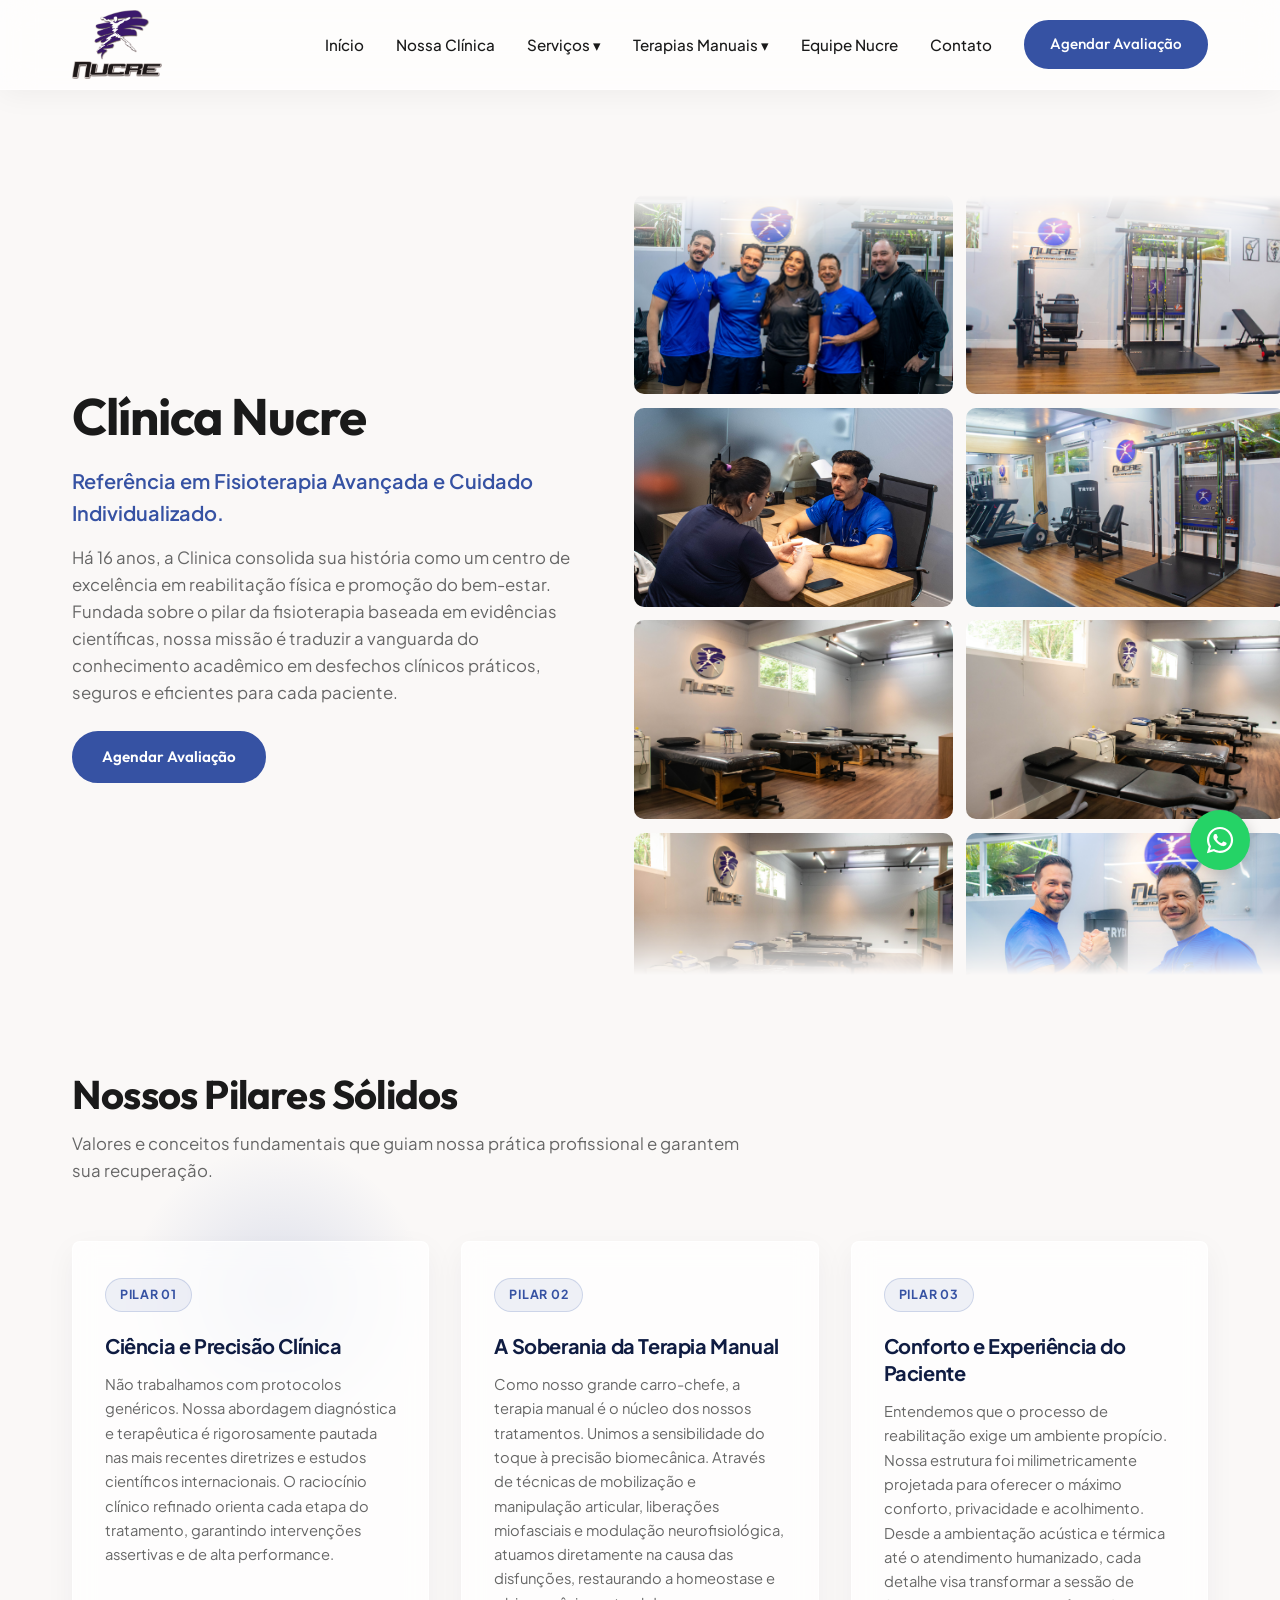
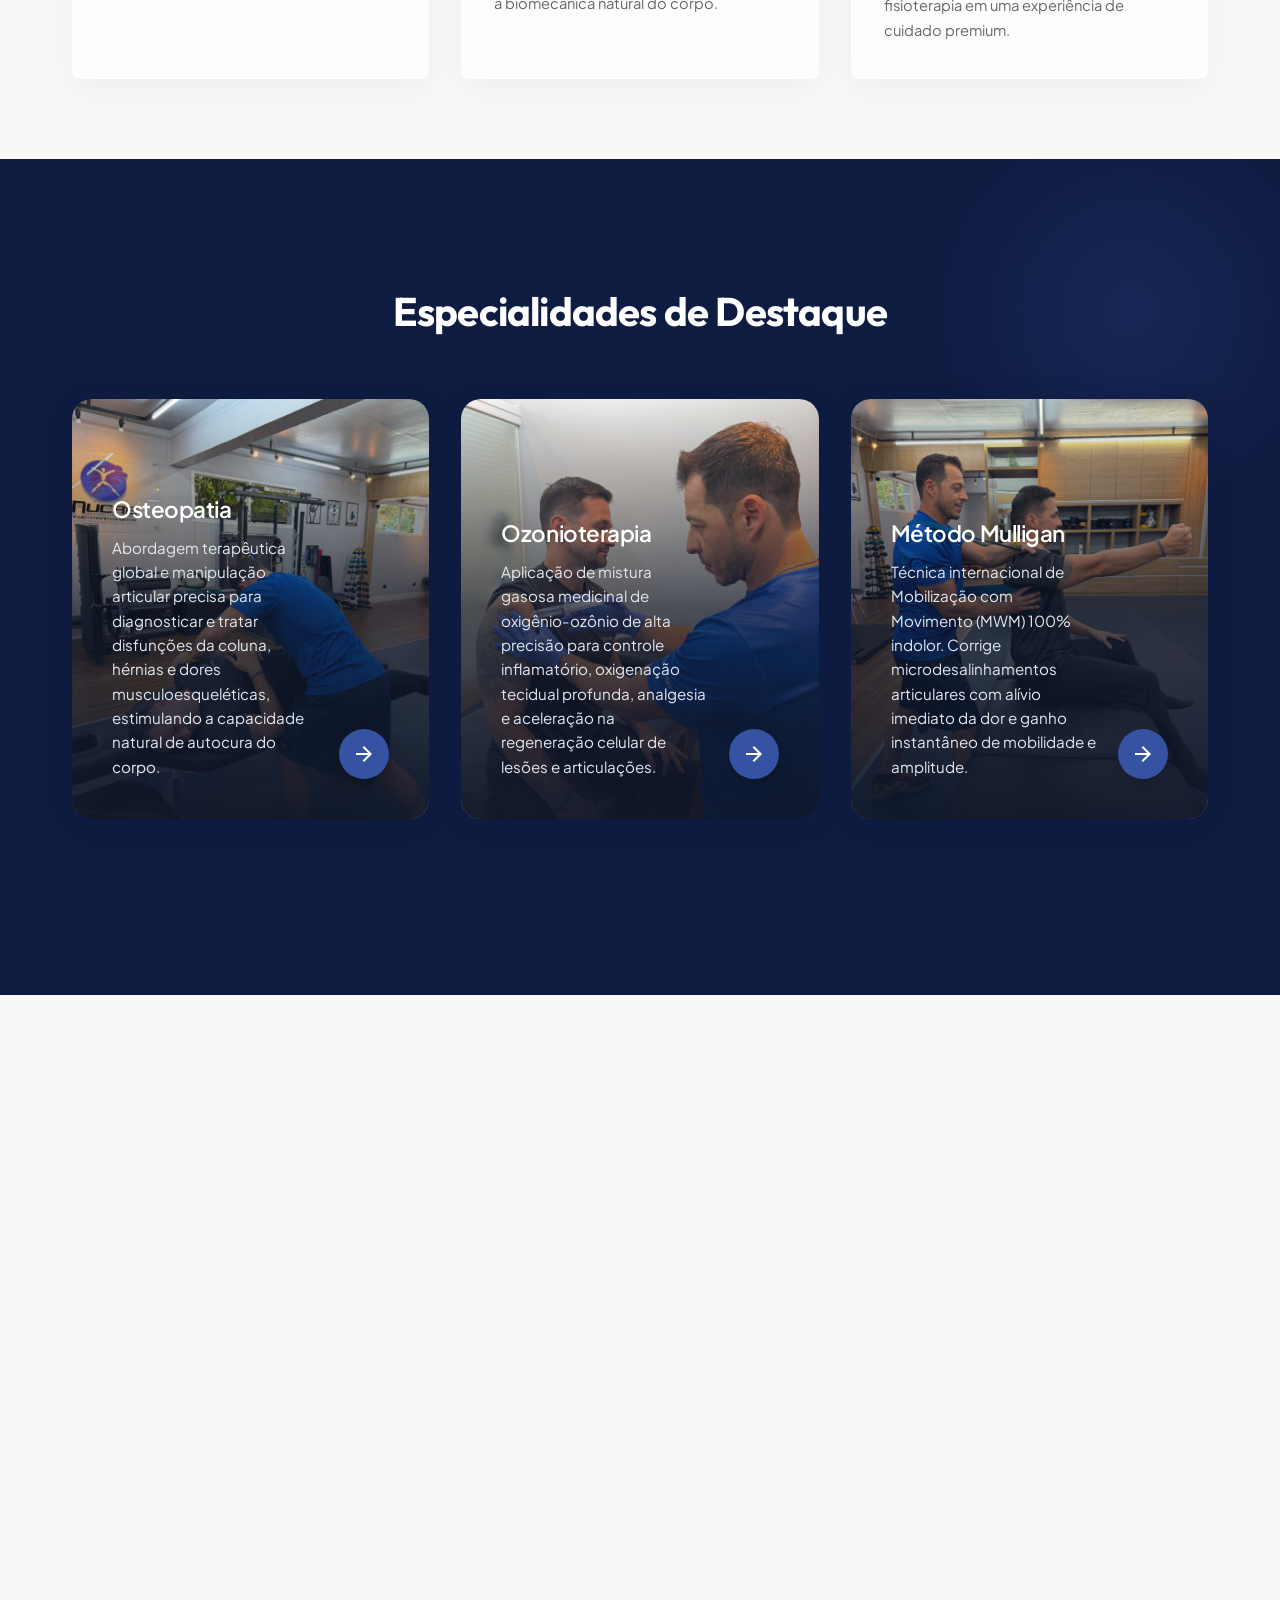
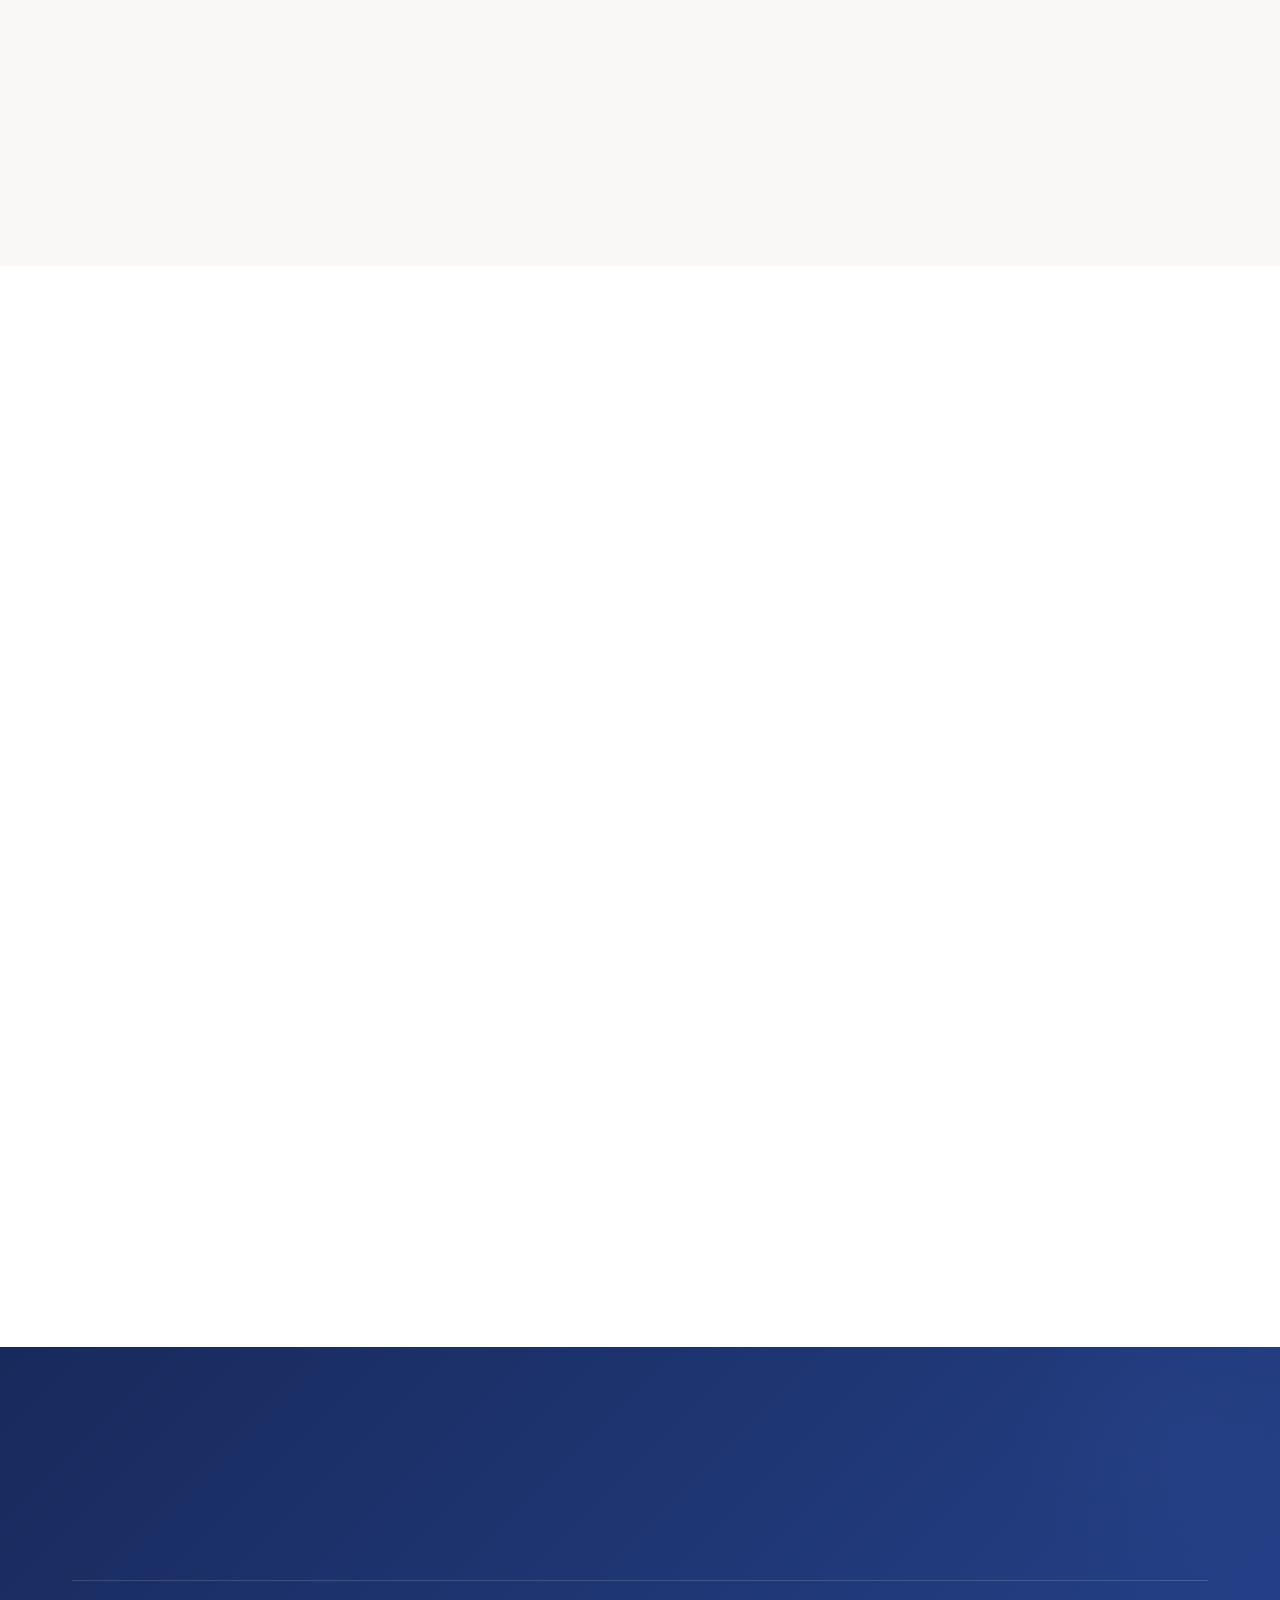
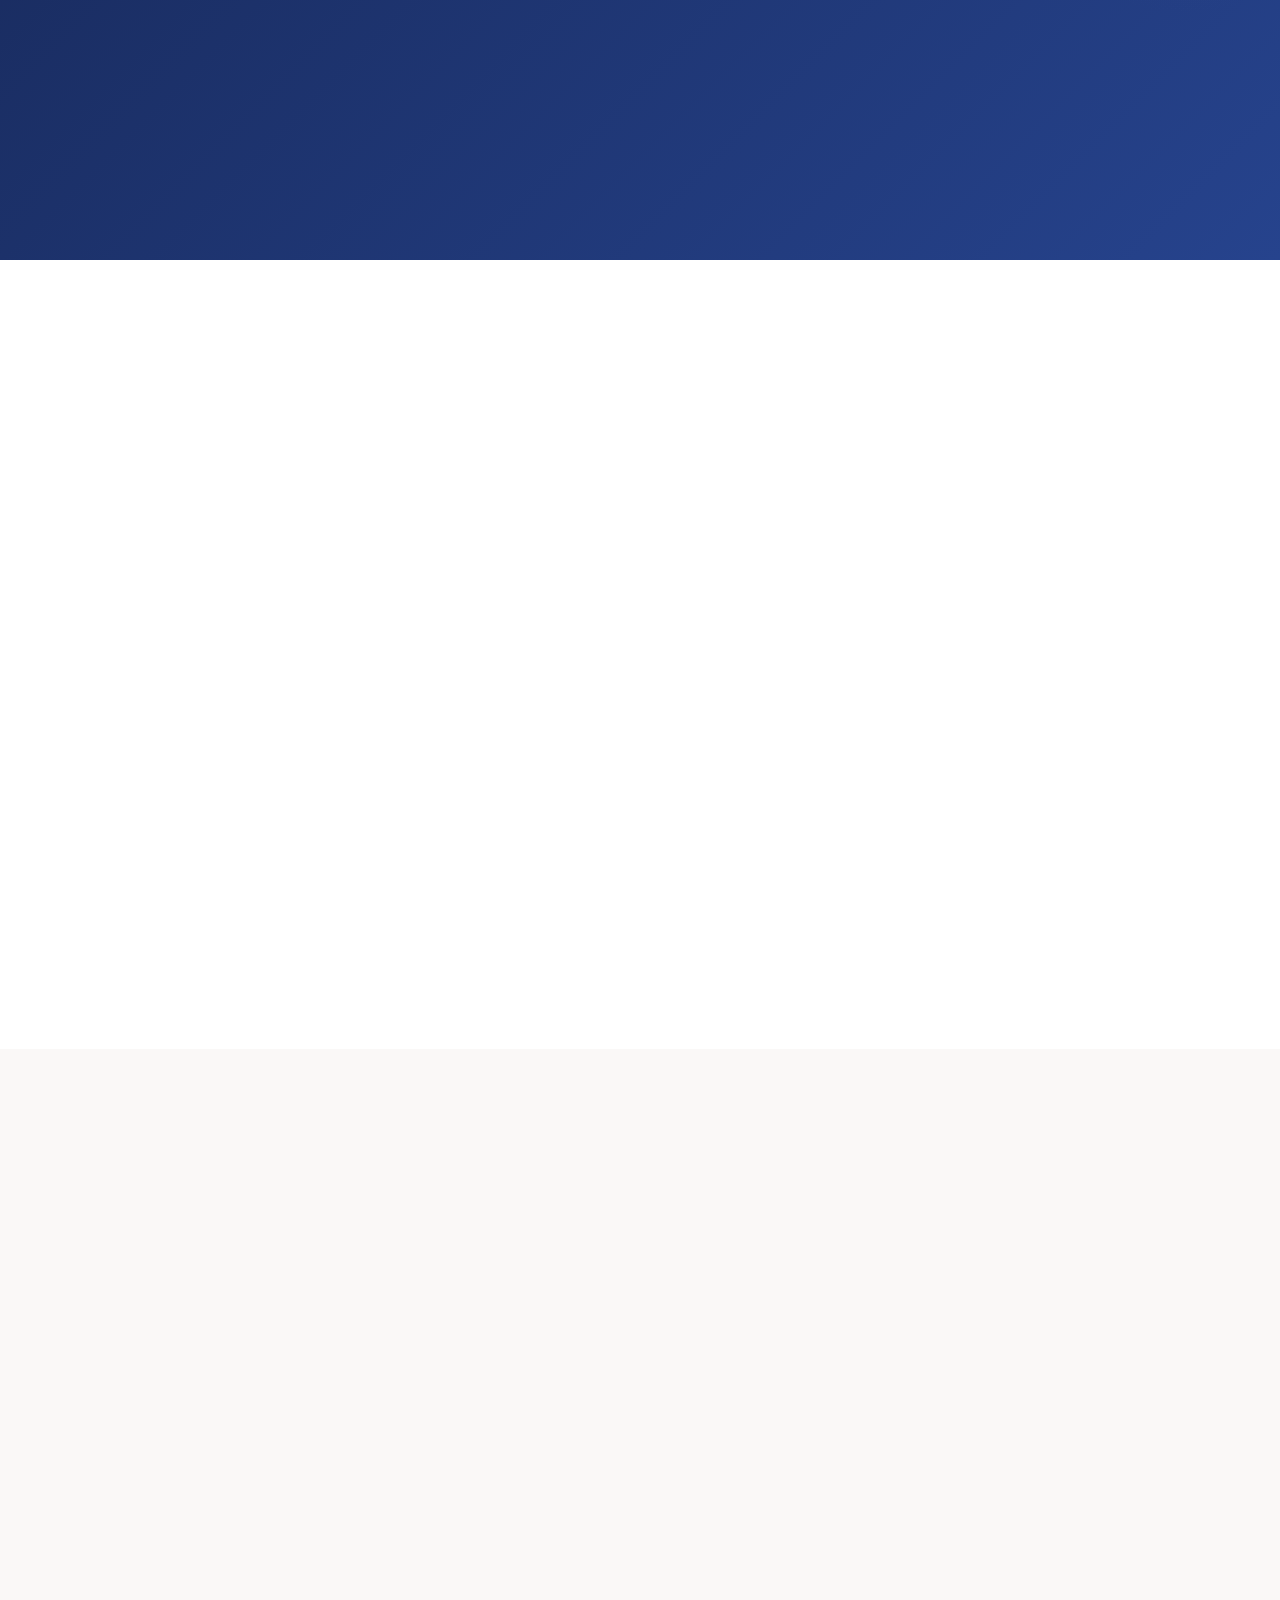
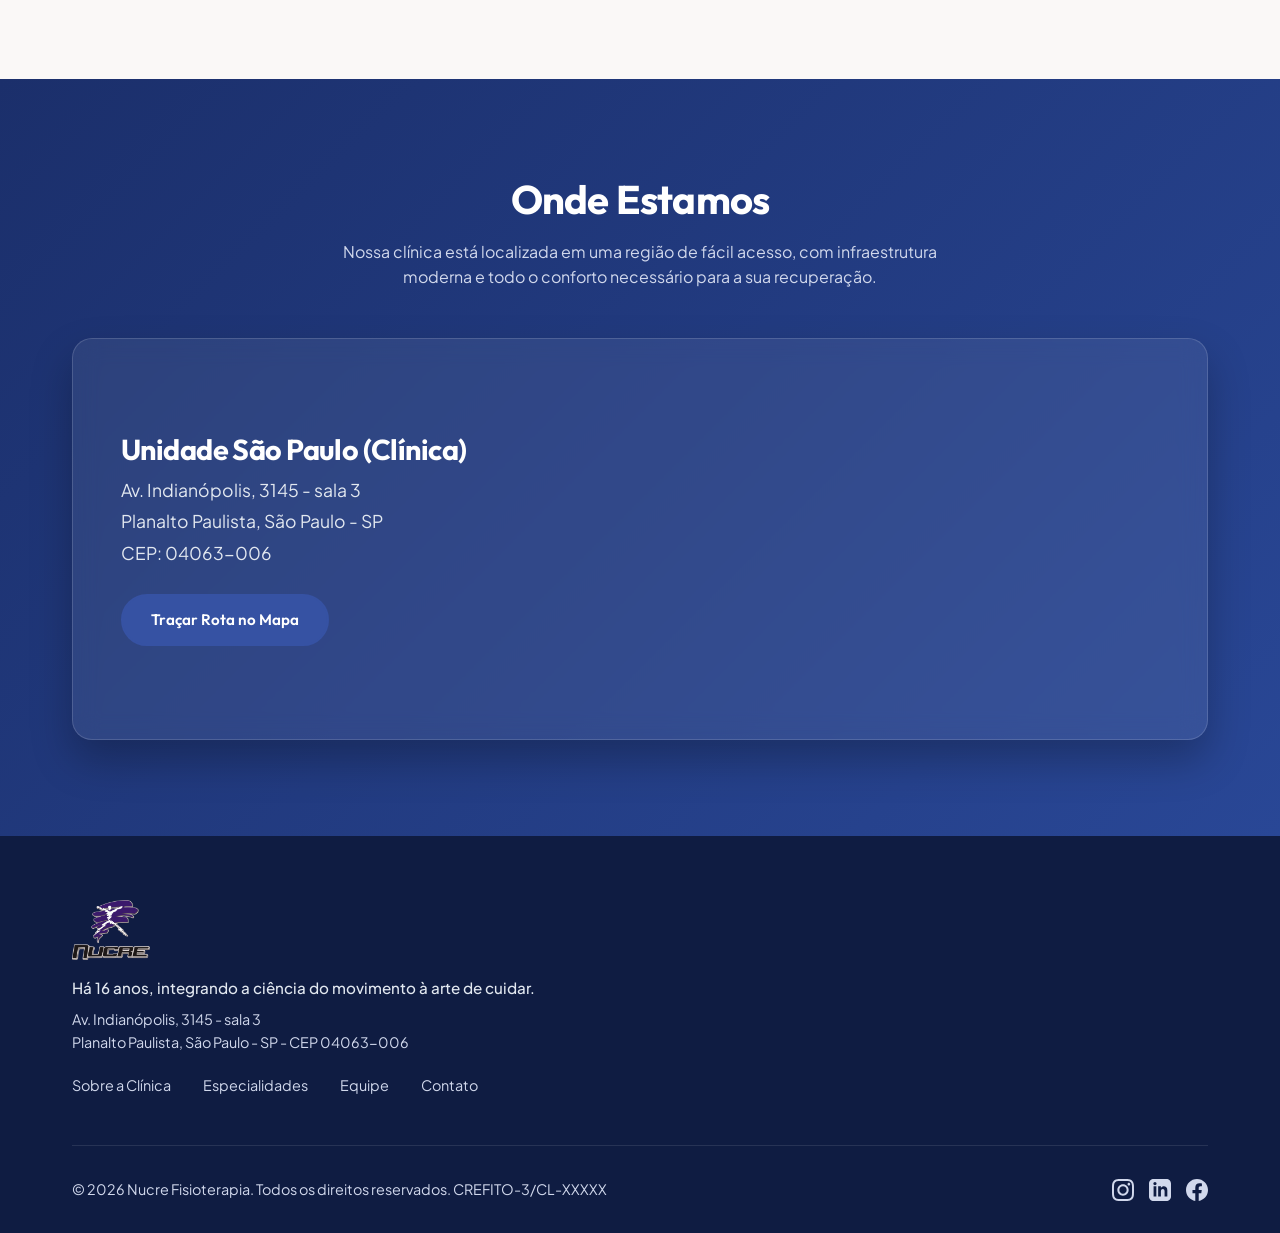
==== commit 0639d1f8: "feat: add service images, update social icons, and implement pillar title sanitization in admin tool" ====
--- a/index.html
+++ b/index.html
@@ -57,7 +57,7 @@
         </div>
     </header>
 
-    <section class="hero animate-up">
+    <section class="hero hero-home animate-up">
         <div class="container">
             <div class="hero-content">
                 <h1>Clínica Nucre</h1>
@@ -67,39 +67,35 @@
                     <a href="contato.html" class="btn btn-primary">Agendar Avaliação</a>
                 </div>
             </div>
-            <div class="hero-image">
-                <div class="hero-slides-wrapper">
-                    <img src="assets/img/clinic-hero-1.jpg" alt="Equipe de fisioterapia na clínica Nucre" class="hero-slide active">
-                    <img src="assets/img/clinic-hero-2.jpg" alt="Atendimento personalizado de fisioterapia na Nucre" class="hero-slide">
-                    <img src="assets/img/clinic-hero-3.jpg" alt="Instalações modernas de reabilitação e pilates" class="hero-slide">
-                </div>
-                <div class="hero-slider-dots">
-                    <span class="dot active" data-slide="0"></span>
-                    <span class="dot" data-slide="1"></span>
-                    <span class="dot" data-slide="2"></span>
-                </div>
-            </div>
-        </div>
-    </section>
-
-    <section class="logo-strip reveal">
-        <div class="marquee-wrapper">
-            <div class="marquee-group logo-marquee-group">
-                <img src="https://placehold.co/150x50/transparent/ffffff?text=Logo+1" alt="Empresa 1" class="logo-item">
-                <img src="https://placehold.co/150x50/transparent/ffffff?text=Logo+2" alt="Empresa 2" class="logo-item">
-                <img src="https://placehold.co/150x50/transparent/ffffff?text=Logo+3" alt="Empresa 3" class="logo-item">
-                <img src="https://placehold.co/150x50/transparent/ffffff?text=Logo+4" alt="Empresa 4" class="logo-item">
-                <img src="https://placehold.co/150x50/transparent/ffffff?text=Logo+5" alt="Empresa 5" class="logo-item">
-                <img src="https://placehold.co/150x50/transparent/ffffff?text=Logo+6" alt="Empresa 6" class="logo-item">
-            </div>
-            <!-- Duplicado para o efeito infinito contínuo -->
-            <div class="marquee-group logo-marquee-group" aria-hidden="true">
-                <img src="https://placehold.co/150x50/transparent/ffffff?text=Logo+1" alt="Empresa 1" class="logo-item">
-                <img src="https://placehold.co/150x50/transparent/ffffff?text=Logo+2" alt="Empresa 2" class="logo-item">
-                <img src="https://placehold.co/150x50/transparent/ffffff?text=Logo+3" alt="Empresa 3" class="logo-item">
-                <img src="https://placehold.co/150x50/transparent/ffffff?text=Logo+4" alt="Empresa 4" class="logo-item">
-                <img src="https://placehold.co/150x50/transparent/ffffff?text=Logo+5" alt="Empresa 5" class="logo-item">
-                <img src="https://placehold.co/150x50/transparent/ffffff?text=Logo+6" alt="Empresa 6" class="logo-item">
+            <div class="hero-gallery">
+                <!-- Coluna 1: Movimento Ascendente (Subindo) -->
+                <div class="hero-gallery-col col-up">
+                    <div class="hero-gallery-track">
+                        <div class="hero-gallery-card"><img src="assets/img/clinic-hero-1.jpg" alt="Equipe Nucre Fisioterapia"></div>
+                        <div class="hero-gallery-card"><img src="assets/img/clinic-hero-2.jpg" alt="Estrutura e Tratamento Nucre"></div>
+                        <div class="hero-gallery-card"><img src="assets/img/clinic-nossa-clinica.jpg" alt="Salas de Atendimento Nucre"></div>
+                        <div class="hero-gallery-card"><img src="assets/img/clinic-osteopatia.jpg" alt="Terapia Manual e Reabilitação"></div>
+                        <!-- Duplicação para loop contínuo perfeito -->
+                        <div class="hero-gallery-card"><img src="assets/img/clinic-hero-1.jpg" alt="Equipe Nucre Fisioterapia"></div>
+                        <div class="hero-gallery-card"><img src="assets/img/clinic-hero-2.jpg" alt="Estrutura e Tratamento Nucre"></div>
+                        <div class="hero-gallery-card"><img src="assets/img/clinic-nossa-clinica.jpg" alt="Salas de Atendimento Nucre"></div>
+                        <div class="hero-gallery-card"><img src="assets/img/clinic-osteopatia.jpg" alt="Terapia Manual e Reabilitação"></div>
+                    </div>
+                </div>
+                <!-- Coluna 2: Movimento Descendente (Descendo) -->
+                <div class="hero-gallery-col col-down">
+                    <div class="hero-gallery-track">
+                        <div class="hero-gallery-card"><img src="assets/img/clinic-hero-3.jpg" alt="Equipamentos e Tecnologia Nucre"></div>
+                        <div class="hero-gallery-card"><img src="assets/img/clinic-panorama.jpg" alt="Clínica Nucre Fisioterapia"></div>
+                        <div class="hero-gallery-card"><img src="assets/img/clinic-mulligan.jpg" alt="Atendimento Especializado Nucre"></div>
+                        <div class="hero-gallery-card"><img src="assets/img/clinic-maitland.jpg" alt="Cuidado Personalizado Nucre"></div>
+                        <!-- Duplicação para loop contínuo perfeito -->
+                        <div class="hero-gallery-card"><img src="assets/img/clinic-hero-3.jpg" alt="Equipamentos e Tecnologia Nucre"></div>
+                        <div class="hero-gallery-card"><img src="assets/img/clinic-panorama.jpg" alt="Clínica Nucre Fisioterapia"></div>
+                        <div class="hero-gallery-card"><img src="assets/img/clinic-mulligan.jpg" alt="Atendimento Especializado Nucre"></div>
+                        <div class="hero-gallery-card"><img src="assets/img/clinic-maitland.jpg" alt="Cuidado Personalizado Nucre"></div>
+                    </div>
+                </div>
             </div>
         </div>
     </section>
@@ -112,62 +108,60 @@
             </div>
             <div class="features-grid">
                 <article class="feature-item reveal">
-                    <div class="feature-icon">🔬</div>
-                    <h3>1) Ciência e Precisão Clínica.</h3>
+                    <span class="pillar-number-badge">Pilar 01</span>
+                    <h3>Ciência e Precisão Clínica</h3>
                     <p>Não trabalhamos com protocolos genéricos. Nossa abordagem diagnóstica e terapêutica é rigorosamente pautada nas mais recentes diretrizes e estudos científicos internacionais. O raciocínio clínico refinado orienta cada etapa do tratamento, garantindo intervenções assertivas e de alta performance.</p>
                 </article>
                 <article class="feature-item reveal delay-1">
-                    <div class="feature-icon">🖐️</div>
-                    <h3>2) A Soberania da Terapia Manual.</h3>
+                    <span class="pillar-number-badge">Pilar 02</span>
+                    <h3>A Soberania da Terapia Manual</h3>
                     <p>Como nosso grande carro-chefe, a terapia manual é o núcleo dos nossos tratamentos. Unimos a sensibilidade do toque à precisão biomecânica. Através de técnicas de mobilização e manipulação articular, liberações miofasciais e modulação neurofisiológica, atuamos diretamente na causa das disfunções, restaurando a homeostase e a biomecânica natural do corpo.</p>
                 </article>
                 <article class="feature-item reveal delay-2">
-                    <div class="feature-icon">✨</div>
-                    <h3>3) Conforto e Experiência do Paciente.</h3>
+                    <span class="pillar-number-badge">Pilar 03</span>
+                    <h3>Conforto e Experiência do Paciente</h3>
                     <p>Entendemos que o processo de reabilitação exige um ambiente propício. Nossa estrutura foi milimetricamente projetada para oferecer o máximo conforto, privacidade e acolhimento. Desde a ambientação acústica e térmica até o atendimento humanizado, cada detalhe visa transformar a sessão de fisioterapia em uma experiência de cuidado premium.</p>
                 </article>
             </div>
         </div>
     </section>
 
-    <section class="services">
+    <section class="services" id="especialidades">
         <div class="container">
             <h2 class="reveal">Especialidades de Destaque</h2>
 
             <div class="services-grid">
-                <article class="service-card reveal" style="background-image: url('https://images.unsplash.com/photo-1544367567-0f2fcb009e0b?auto=format&fit=crop&q=80&w=800');">
+                <article class="service-card reveal" style="background-image: url('assets/img/services/WhatsApp Image 2026-08-13 at 17.31.33.jpeg');">
                     <div class="service-card-overlay"></div>
                     <div class="service-card-content">
-                        <h3>Reabilitação de Lesões Esportivas</h3>
-                        <p>Seja você um atleta profissional de alto rendimento ou um praticante de atividades físicas recreativas, nossa equipe está preparada para acelerar o seu retorno seguro ao esporte (return-to-play). Atuamos na fase aguda e crônica de lesões musculares, tendíneas e ligamentares, associando o manejo da dor ao restabelecimento da potência, flexibilidade e estabilidade articular.</p>
-                    </div>
-                    <a href="servicos.html#fisioterapia-esportiva" class="card-arrow-btn">
-                        <svg width="24" height="24" viewBox="0 0 24 24" fill="none" stroke="currentColor" stroke-width="2" stroke-linecap="round" stroke-linejoin="round"><line x1="5" y1="12" x2="19" y2="12"></line><polyline points="12 5 19 12 12 19"></polyline></svg>
+                        <h3>Osteopatia</h3>
+                        <p>Abordagem terapêutica global e manipulação articular precisa para diagnosticar e tratar disfunções da coluna, hérnias e dores musculoesqueléticas, estimulando a capacidade natural de autocura do corpo.</p>
+                    </div>
+                    <a href="servicos.html#osteopatia" class="card-arrow-btn">
+                        <svg width="20" height="20" viewBox="0 0 24 24" fill="currentColor"><path d="M12 4l-1.41 1.41L16.17 11H4v2h12.17l-5.58 5.59L12 20l8-8z"/></svg>
                     </a>
                 </article>
-                <article class="service-card reveal delay-1" style="background-image: url('https://images.unsplash.com/photo-1579684389782-64d84b5e901a?auto=format&fit=crop&q=80&w=800');">
+                <article class="service-card reveal delay-1" style="background-image: url('assets/img/services/WhatsApp Image 2026-08-13 at 17.31.34 (1).jpeg');">
                     <div class="service-card-overlay"></div>
                     <div class="service-card-content">
-                        <h3>Pós-Operatórios Complexos</h3>
-                        <p>A reabilitação pós-cirúrgica (ortopédica e traumatológica) exige precisão cronológica para respeitar os tempos biológicos de cicatrização tecidual. Atendemos pacientes pós-artroscopias, reconstruções ligamentares (como LCA), artroplastias (próteses), cirurgias de coluna e diversos outros tipos de cirurgias; minimizando aderências cicatriciais, controlando o processo inflamatório e devolvendo a funcionalidade plena de forma gradual e segura.</p>
-                    </div>
-                    <a href="servicos.html#pos-operatorios-complexos" class="card-arrow-btn">
-                        <svg width="24" height="24" viewBox="0 0 24 24" fill="none" stroke="currentColor" stroke-width="2" stroke-linecap="round" stroke-linejoin="round"><line x1="5" y1="12" x2="19" y2="12"></line><polyline points="12 5 19 12 12 19"></polyline></svg>
+                        <h3>Ozonioterapia</h3>
+                        <p>Aplicação de mistura gasosa medicinal de oxigênio-ozônio de alta precisão para controle inflamatório, oxigenação tecidual profunda, analgesia e aceleração na regeneração celular de lesões e articulações.</p>
+                    </div>
+                    <a href="servicos.html#ozonioterapia" class="card-arrow-btn">
+                        <svg width="20" height="20" viewBox="0 0 24 24" fill="currentColor"><path d="M12 4l-1.41 1.41L16.17 11H4v2h12.17l-5.58 5.59L12 20l8-8z"/></svg>
                     </a>
                 </article>
-                <article class="service-card reveal delay-2" style="background-image: url('https://images.unsplash.com/photo-1518611012118-696072aa579a?auto=format&fit=crop&q=80&w=800');">
+                <article class="service-card reveal delay-2" style="background-image: url('assets/img/services/WhatsApp Image 2026-08-13 at 17.31.35 (2).jpeg');">
                     <div class="service-card-overlay"></div>
                     <div class="service-card-content">
-                        <h3>Longevidade e Qualidade de Vida</h3>
-                        <p>A fisioterapia vai muito além do tratamento da dor aguda; ela é uma ferramenta de preservação funcional. Desenvolvemos programas focados na melhoria da mobilidade, alívio de tensões crônicas, correção de desequilíbrios biomecânicos e prevenção de lesões, permitindo que nossos pacientes desfrutem de uma rotina ativa, independente e com máxima vitalidade.</p>
-                    </div>
-                    <a href="servicos.html#qualidade-de-vida" class="card-arrow-btn">
-                        <svg width="24" height="24" viewBox="0 0 24 24" fill="none" stroke="currentColor" stroke-width="2" stroke-linecap="round" stroke-linejoin="round"><line x1="5" y1="12" x2="19" y2="12"></line><polyline points="12 5 19 12 12 19"></polyline></svg>
+                        <h3>Método Mulligan</h3>
+                        <p>Técnica internacional de Mobilização com Movimento (MWM) 100% indolor. Corrige microdesalinhamentos articulares com alívio imediato da dor e ganho instantâneo de mobilidade e amplitude.</p>
+                    </div>
+                    <a href="servicos.html#mulligan" class="card-arrow-btn">
+                        <svg width="20" height="20" viewBox="0 0 24 24" fill="currentColor"><path d="M12 4l-1.41 1.41L16.17 11H4v2h12.17l-5.58 5.59L12 20l8-8z"/></svg>
                     </a>
                 </article>
             </div>
-            
-            <a href="servicos.html" class="text-link reveal" style="color: white; border-color: white;">Explorar todas as especialidades</a>
         </div>
     </section>
 
@@ -179,17 +173,23 @@
                 <p>Para quem busca conveniência, possui limitações de mobilidade ou prefere a privacidade de sua casa, a Nucre oferece o serviço de fisioterapia domiciliar de alto padrão. Levamos toda a estrutura de avaliação e tratamento necessária até você.</p>
                 <div class="home-care-regions">
                     <div class="region-card">
-                        <span class="region-icon">📍</span>
+                        <span class="region-icon">
+                            <svg width="22" height="22" viewBox="0 0 24 24" fill="currentColor"><path d="M12 2C8.13 2 5 5.13 5 9c0 5.25 7 13 7 13s7-7.75 7-13c0-3.87-3.13-7-7-7zm0 9.5c-1.38 0-2.5-1.12-2.5-2.5s1.12-2.5 2.5-2.5 2.5 1.12 2.5 2.5-1.12 2.5-2.5 2.5z"/></svg>
+                        </span>
                         <h4>São Paulo</h4>
                         <p>Capital paulista e regiões metropolitanas atendidas com agilidade.</p>
                     </div>
                     <div class="region-card">
-                        <span class="region-icon">📍</span>
+                        <span class="region-icon">
+                            <svg width="22" height="22" viewBox="0 0 24 24" fill="currentColor"><path d="M12 2C8.13 2 5 5.13 5 9c0 5.25 7 13 7 13s7-7.75 7-13c0-3.87-3.13-7-7-7zm0 9.5c-1.38 0-2.5-1.12-2.5-2.5s1.12-2.5 2.5-2.5 2.5 1.12 2.5 2.5-1.12 2.5-2.5 2.5z"/></svg>
+                        </span>
                         <h4>Itupeva</h4>
                         <p>Atendimento residencial especializado e personalizado na região de Itupeva.</p>
                     </div>
                     <div class="region-card">
-                        <span class="region-icon">📍</span>
+                        <span class="region-icon">
+                            <svg width="22" height="22" viewBox="0 0 24 24" fill="currentColor"><path d="M12 2C8.13 2 5 5.13 5 9c0 5.25 7 13 7 13s7-7.75 7-13c0-3.87-3.13-7-7-7zm0 9.5c-1.38 0-2.5-1.12-2.5-2.5s1.12-2.5 2.5-2.5 2.5 1.12 2.5 2.5-1.12 2.5-2.5 2.5z"/></svg>
+                        </span>
                         <h4>Indaiatuba</h4>
                         <p>Fisioterapia de ponta no conforto da sua residência em Indaiatuba.</p>
                     </div>
@@ -207,8 +207,6 @@
             <div class="team-header reveal">
                 <h2>Conheça os especialistas que cuidam de você</h2>
                 <p>Nossa equipe multidisciplinar é formada por alguns dos melhores fisioterapeutas de São Paulo, altamente capacitados e prontos para guiar sua recuperação.</p>
-                <br>
-                <a href="equipe.html" class="text-link">Conhecer o Corpo Clínico -></a>
             </div>
 
             <div class="featured-team reveal">
@@ -263,95 +261,210 @@
 
     <section class="feedbacks">
         <div class="container">
-            <h2 class="reveal">O que dizem nossos pacientes</h2>
+            <div class="feedbacks-header reveal">
+                <h2>O que dizem nossos pacientes</h2>
+                <div class="google-rating-badge">
+                    <div class="google-logo">
+                        <svg width="24" height="24" viewBox="0 0 24 24"><path fill="#4285F4" d="M23.745 12.27c0-.7-.06-1.4-.19-2.07H12v4.51h6.6c-.29 1.52-1.14 2.82-2.4 3.68v3.05h3.88c2.27-2.09 3.665-5.17 3.665-9.17Z"/><path fill="#34A853" d="M12 24c3.24 0 5.95-1.08 7.93-2.91l-3.88-3.05c-1.08.72-2.45 1.16-4.05 1.16-3.12 0-5.77-2.1-6.72-4.93H1.25v3.15C3.26 21.36 7.34 24 12 24Z"/><path fill="#FBBC05" d="M5.28 14.27c-.25-.72-.38-1.49-.38-2.27s.13-1.55.38-2.27V6.58H1.25C.45 8.18 0 10.03 0 12s.45 3.82 1.25 5.42l4.03-3.15Z"/><path fill="#EA4335" d="M12 4.75c1.77 0 3.35.61 4.6 1.8l3.42-3.42C17.95 1.19 15.24 0 12 0 7.34 0 3.26 2.64 1.25 6.58l4.03 3.15c.95-2.83 3.6-4.98 6.72-4.98Z"/></svg>
+                    </div>
+                    <div class="google-rating-info">
+                        <div class="google-stars-row">
+                            <span class="rating-score">5.0</span>
+                            <div class="stars">★★★★★</div>
+                        </div>
+                        <a href="https://www.google.com/maps/search/?api=1&query=NUCRE+-+Fisioterapia+Esportiva+Av.+Indian%C3%B3polis,+3145" target="_blank" rel="noopener noreferrer" class="google-reviews-link" title="Ver avaliações no Google">
+                            127 comentários no <strong>Google</strong>
+                            <svg width="13" height="13" viewBox="0 0 24 24" fill="currentColor"><path d="M19 19H5V5h7V3H5c-1.11 0-2 .9-2 2v14c0 1.1.89 2 2 2h14c1.1 0 2-.9 2-2v-7h-2v7zM14 3v2h3.59l-9.83 9.83 1.41 1.41L19 6.41V10h2V3h-7z"/></svg>
+                        </a>
+                    </div>
+                </div>
+            </div>
         </div>
         
         <div class="marquee-wrapper reveal delay-1">
             <div class="marquee-group">
                 <article class="feedback-card">
-                    <div class="stars">★★★★★</div>
+                    <div class="card-top-row">
+                        <div class="stars">★★★★★</div>
+                        <svg width="16" height="16" viewBox="0 0 24 24"><path fill="#4285F4" d="M23.745 12.27c0-.7-.06-1.4-.19-2.07H12v4.51h6.6c-.29 1.52-1.14 2.82-2.4 3.68v3.05h3.88c2.27-2.09 3.665-5.17 3.665-9.17Z"/><path fill="#34A853" d="M12 24c3.24 0 5.95-1.08 7.93-2.91l-3.88-3.05c-1.08.72-2.45 1.16-4.05 1.16-3.12 0-5.77-2.1-6.72-4.93H1.25v3.15C3.26 21.36 7.34 24 12 24Z"/><path fill="#FBBC05" d="M5.28 14.27c-.25-.72-.38-1.49-.38-2.27s.13-1.55.38-2.27V6.58H1.25C.45 8.18 0 10.03 0 12s.45 3.82 1.25 5.42l4.03-3.15Z"/><path fill="#EA4335" d="M12 4.75c1.77 0 3.35.61 4.6 1.8l3.42-3.42C17.95 1.19 15.24 0 12 0 7.34 0 3.26 2.64 1.25 6.58l4.03 3.15c.95-2.83 3.6-4.98 6.72-4.98Z"/></svg>
+                    </div>
                     <p>"Atendimento impecável! Cheguei com uma dor crônica na lombar e a equipe da Nucre conseguiu resolver meu problema em poucas sessões. Recomendo muito!"</p>
                     <div class="feedback-author">
                         <img src="https://images.unsplash.com/photo-1507003211169-0a1dd7228f2d?auto=format&fit=crop&q=80&w=150" alt="João Pedro">
-                        <span>João Pedro</span>
-                    </div>
-                </article>
-                <article class="feedback-card">
-                    <div class="stars">★★★★★</div>
+                        <div>
+                            <span>João Pedro</span>
+                            <small class="verified-badge">
+                                <svg width="12" height="12" viewBox="0 0 24 24" fill="#3652a3"><path d="M12 2C6.48 2 2 6.48 2 12s4.48 10 10 10 10-4.48 10-10S17.52 2 12 2zm-2 15l-5-5 1.41-1.41L10 14.17l7.59-7.59L19 8l-9 9z"/></svg>
+                                Avaliação no Google
+                            </small>
+                        </div>
+                    </div>
+                </article>
+                <article class="feedback-card">
+                    <div class="card-top-row">
+                        <div class="stars">★★★★★</div>
+                        <svg width="16" height="16" viewBox="0 0 24 24"><path fill="#4285F4" d="M23.745 12.27c0-.7-.06-1.4-.19-2.07H12v4.51h6.6c-.29 1.52-1.14 2.82-2.4 3.68v3.05h3.88c2.27-2.09 3.665-5.17 3.665-9.17Z"/><path fill="#34A853" d="M12 24c3.24 0 5.95-1.08 7.93-2.91l-3.88-3.05c-1.08.72-2.45 1.16-4.05 1.16-3.12 0-5.77-2.1-6.72-4.93H1.25v3.15C3.26 21.36 7.34 24 12 24Z"/><path fill="#FBBC05" d="M5.28 14.27c-.25-.72-.38-1.49-.38-2.27s.13-1.55.38-2.27V6.58H1.25C.45 8.18 0 10.03 0 12s.45 3.82 1.25 5.42l4.03-3.15Z"/><path fill="#EA4335" d="M12 4.75c1.77 0 3.35.61 4.6 1.8l3.42-3.42C17.95 1.19 15.24 0 12 0 7.34 0 3.26 2.64 1.25 6.58l4.03 3.15c.95-2.83 3.6-4.98 6.72-4.98Z"/></svg>
+                    </div>
                     <p>"Estrutura moderna, profissionais super capacitados e um ambiente acolhedor. Minha recuperação pós-operatória foi um sucesso graças a eles."</p>
                     <div class="feedback-author">
                         <img src="https://images.unsplash.com/photo-1438761681033-6461ffad8d80?auto=format&fit=crop&q=80&w=150" alt="Ana Beatriz">
-                        <span>Ana Beatriz</span>
-                    </div>
-                </article>
-                <article class="feedback-card">
-                    <div class="stars">★★★★★</div>
+                        <div>
+                            <span>Ana Beatriz</span>
+                            <small class="verified-badge">
+                                <svg width="12" height="12" viewBox="0 0 24 24" fill="#3652a3"><path d="M12 2C6.48 2 2 6.48 2 12s4.48 10 10 10 10-4.48 10-10S17.52 2 12 2zm-2 15l-5-5 1.41-1.41L10 14.17l7.59-7.59L19 8l-9 9z"/></svg>
+                                Avaliação no Google
+                            </small>
+                        </div>
+                    </div>
+                </article>
+                <article class="feedback-card">
+                    <div class="card-top-row">
+                        <div class="stars">★★★★★</div>
+                        <svg width="16" height="16" viewBox="0 0 24 24"><path fill="#4285F4" d="M23.745 12.27c0-.7-.06-1.4-.19-2.07H12v4.51h6.6c-.29 1.52-1.14 2.82-2.4 3.68v3.05h3.88c2.27-2.09 3.665-5.17 3.665-9.17Z"/><path fill="#34A853" d="M12 24c3.24 0 5.95-1.08 7.93-2.91l-3.88-3.05c-1.08.72-2.45 1.16-4.05 1.16-3.12 0-5.77-2.1-6.72-4.93H1.25v3.15C3.26 21.36 7.34 24 12 24Z"/><path fill="#FBBC05" d="M5.28 14.27c-.25-.72-.38-1.49-.38-2.27s.13-1.55.38-2.27V6.58H1.25C.45 8.18 0 10.03 0 12s.45 3.82 1.25 5.42l4.03-3.15Z"/><path fill="#EA4335" d="M12 4.75c1.77 0 3.35.61 4.6 1.8l3.42-3.42C17.95 1.19 15.24 0 12 0 7.34 0 3.26 2.64 1.25 6.58l4.03 3.15c.95-2.83 3.6-4.98 6.72-4.98Z"/></svg>
+                    </div>
                     <p>"A fisioterapia esportiva deles é outro nível. Como corredor amador, as orientações e tratamentos preventivos salvaram minhas maratonas."</p>
                     <div class="feedback-author">
                         <img src="https://images.unsplash.com/photo-1500648767791-00dcc994a43e?auto=format&fit=crop&q=80&w=150" alt="Carlos Mendes">
-                        <span>Carlos Mendes</span>
-                    </div>
-                </article>
-                <article class="feedback-card">
-                    <div class="stars">★★★★★</div>
+                        <div>
+                            <span>Carlos Mendes</span>
+                            <small class="verified-badge">
+                                <svg width="12" height="12" viewBox="0 0 24 24" fill="#3652a3"><path d="M12 2C6.48 2 2 6.48 2 12s4.48 10 10 10 10-4.48 10-10S17.52 2 12 2zm-2 15l-5-5 1.41-1.41L10 14.17l7.59-7.59L19 8l-9 9z"/></svg>
+                                Avaliação no Google
+                            </small>
+                        </div>
+                    </div>
+                </article>
+                <article class="feedback-card">
+                    <div class="card-top-row">
+                        <div class="stars">★★★★★</div>
+                        <svg width="16" height="16" viewBox="0 0 24 24"><path fill="#4285F4" d="M23.745 12.27c0-.7-.06-1.4-.19-2.07H12v4.51h6.6c-.29 1.52-1.14 2.82-2.4 3.68v3.05h3.88c2.27-2.09 3.665-5.17 3.665-9.17Z"/><path fill="#34A853" d="M12 24c3.24 0 5.95-1.08 7.93-2.91l-3.88-3.05c-1.08.72-2.45 1.16-4.05 1.16-3.12 0-5.77-2.1-6.72-4.93H1.25v3.15C3.26 21.36 7.34 24 12 24Z"/><path fill="#FBBC05" d="M5.28 14.27c-.25-.72-.38-1.49-.38-2.27s.13-1.55.38-2.27V6.58H1.25C.45 8.18 0 10.03 0 12s.45 3.82 1.25 5.42l4.03-3.15Z"/><path fill="#EA4335" d="M12 4.75c1.77 0 3.35.61 4.6 1.8l3.42-3.42C17.95 1.19 15.24 0 12 0 7.34 0 3.26 2.64 1.25 6.58l4.03 3.15c.95-2.83 3.6-4.98 6.72-4.98Z"/></svg>
+                    </div>
                     <p>"Fiz tratamento pélvico e me senti extremamente respeitada e bem cuidada. O profissionalismo da equipe é encantador."</p>
                     <div class="feedback-author">
                         <img src="https://images.unsplash.com/photo-1544005313-94ddf0286df2?auto=format&fit=crop&q=80&w=150" alt="Sofia Laurent">
-                        <span>Sofia Laurent</span>
-                    </div>
-                </article>
-                <article class="feedback-card">
-                    <div class="stars">★★★★★</div>
+                        <div>
+                            <span>Sofia Laurent</span>
+                            <small class="verified-badge">
+                                <svg width="12" height="12" viewBox="0 0 24 24" fill="#3652a3"><path d="M12 2C6.48 2 2 6.48 2 12s4.48 10 10 10 10-4.48 10-10S17.52 2 12 2zm-2 15l-5-5 1.41-1.41L10 14.17l7.59-7.59L19 8l-9 9z"/></svg>
+                                Avaliação no Google
+                            </small>
+                        </div>
+                    </div>
+                </article>
+                <article class="feedback-card">
+                    <div class="card-top-row">
+                        <div class="stars">★★★★★</div>
+                        <svg width="16" height="16" viewBox="0 0 24 24"><path fill="#4285F4" d="M23.745 12.27c0-.7-.06-1.4-.19-2.07H12v4.51h6.6c-.29 1.52-1.14 2.82-2.4 3.68v3.05h3.88c2.27-2.09 3.665-5.17 3.665-9.17Z"/><path fill="#34A853" d="M12 24c3.24 0 5.95-1.08 7.93-2.91l-3.88-3.05c-1.08.72-2.45 1.16-4.05 1.16-3.12 0-5.77-2.1-6.72-4.93H1.25v3.15C3.26 21.36 7.34 24 12 24Z"/><path fill="#FBBC05" d="M5.28 14.27c-.25-.72-.38-1.49-.38-2.27s.13-1.55.38-2.27V6.58H1.25C.45 8.18 0 10.03 0 12s.45 3.82 1.25 5.42l4.03-3.15Z"/><path fill="#EA4335" d="M12 4.75c1.77 0 3.35.61 4.6 1.8l3.42-3.42C17.95 1.19 15.24 0 12 0 7.34 0 3.26 2.64 1.25 6.58l4.03 3.15c.95-2.83 3.6-4.98 6.72-4.98Z"/></svg>
+                    </div>
                     <p>"Excelente clínica! Tive resultados muito mais rápidos do que imaginava. O Dr. Ricardo e toda equipe são fantásticos."</p>
                     <div class="feedback-author">
                         <img src="https://images.unsplash.com/photo-1527980965255-d3b416303d12?auto=format&fit=crop&q=80&w=150" alt="Marcos Paulo">
-                        <span>Marcos Paulo</span>
+                        <div>
+                            <span>Marcos Paulo</span>
+                            <small class="verified-badge">
+                                <svg width="12" height="12" viewBox="0 0 24 24" fill="#3652a3"><path d="M12 2C6.48 2 2 6.48 2 12s4.48 10 10 10 10-4.48 10-10S17.52 2 12 2zm-2 15l-5-5 1.41-1.41L10 14.17l7.59-7.59L19 8l-9 9z"/></svg>
+                                Avaliação no Google
+                            </small>
+                        </div>
                     </div>
                 </article>
             </div>
             <!-- Grupo duplicado para criar o efeito infinito contínuo -->
             <div class="marquee-group" aria-hidden="true">
                 <article class="feedback-card">
-                    <div class="stars">★★★★★</div>
+                    <div class="card-top-row">
+                        <div class="stars">★★★★★</div>
+                        <svg width="16" height="16" viewBox="0 0 24 24"><path fill="#4285F4" d="M23.745 12.27c0-.7-.06-1.4-.19-2.07H12v4.51h6.6c-.29 1.52-1.14 2.82-2.4 3.68v3.05h3.88c2.27-2.09 3.665-5.17 3.665-9.17Z"/><path fill="#34A853" d="M12 24c3.24 0 5.95-1.08 7.93-2.91l-3.88-3.05c-1.08.72-2.45 1.16-4.05 1.16-3.12 0-5.77-2.1-6.72-4.93H1.25v3.15C3.26 21.36 7.34 24 12 24Z"/><path fill="#FBBC05" d="M5.28 14.27c-.25-.72-.38-1.49-.38-2.27s.13-1.55.38-2.27V6.58H1.25C.45 8.18 0 10.03 0 12s.45 3.82 1.25 5.42l4.03-3.15Z"/><path fill="#EA4335" d="M12 4.75c1.77 0 3.35.61 4.6 1.8l3.42-3.42C17.95 1.19 15.24 0 12 0 7.34 0 3.26 2.64 1.25 6.58l4.03 3.15c.95-2.83 3.6-4.98 6.72-4.98Z"/></svg>
+                    </div>
                     <p>"Atendimento impecável! Cheguei com uma dor crônica na lombar e a equipe da Nucre conseguiu resolver meu problema em poucas sessões. Recomendo muito!"</p>
                     <div class="feedback-author">
                         <img src="https://images.unsplash.com/photo-1507003211169-0a1dd7228f2d?auto=format&fit=crop&q=80&w=150" alt="João Pedro">
-                        <span>João Pedro</span>
-                    </div>
-                </article>
-                <article class="feedback-card">
-                    <div class="stars">★★★★★</div>
+                        <div>
+                            <span>João Pedro</span>
+                            <small class="verified-badge">
+                                <svg width="12" height="12" viewBox="0 0 24 24" fill="#3652a3"><path d="M12 2C6.48 2 2 6.48 2 12s4.48 10 10 10 10-4.48 10-10S17.52 2 12 2zm-2 15l-5-5 1.41-1.41L10 14.17l7.59-7.59L19 8l-9 9z"/></svg>
+                                Avaliação no Google
+                            </small>
+                        </div>
+                    </div>
+                </article>
+                <article class="feedback-card">
+                    <div class="card-top-row">
+                        <div class="stars">★★★★★</div>
+                        <svg width="16" height="16" viewBox="0 0 24 24"><path fill="#4285F4" d="M23.745 12.27c0-.7-.06-1.4-.19-2.07H12v4.51h6.6c-.29 1.52-1.14 2.82-2.4 3.68v3.05h3.88c2.27-2.09 3.665-5.17 3.665-9.17Z"/><path fill="#34A853" d="M12 24c3.24 0 5.95-1.08 7.93-2.91l-3.88-3.05c-1.08.72-2.45 1.16-4.05 1.16-3.12 0-5.77-2.1-6.72-4.93H1.25v3.15C3.26 21.36 7.34 24 12 24Z"/><path fill="#FBBC05" d="M5.28 14.27c-.25-.72-.38-1.49-.38-2.27s.13-1.55.38-2.27V6.58H1.25C.45 8.18 0 10.03 0 12s.45 3.82 1.25 5.42l4.03-3.15Z"/><path fill="#EA4335" d="M12 4.75c1.77 0 3.35.61 4.6 1.8l3.42-3.42C17.95 1.19 15.24 0 12 0 7.34 0 3.26 2.64 1.25 6.58l4.03 3.15c.95-2.83 3.6-4.98 6.72-4.98Z"/></svg>
+                    </div>
                     <p>"Estrutura moderna, profissionais super capacitados e um ambiente acolhedor. Minha recuperação pós-operatória foi um sucesso graças a eles."</p>
                     <div class="feedback-author">
                         <img src="https://images.unsplash.com/photo-1438761681033-6461ffad8d80?auto=format&fit=crop&q=80&w=150" alt="Ana Beatriz">
-                        <span>Ana Beatriz</span>
-                    </div>
-                </article>
-                <article class="feedback-card">
-                    <div class="stars">★★★★★</div>
+                        <div>
+                            <span>Ana Beatriz</span>
+                            <small class="verified-badge">
+                                <svg width="12" height="12" viewBox="0 0 24 24" fill="#3652a3"><path d="M12 2C6.48 2 2 6.48 2 12s4.48 10 10 10 10-4.48 10-10S17.52 2 12 2zm-2 15l-5-5 1.41-1.41L10 14.17l7.59-7.59L19 8l-9 9z"/></svg>
+                                Avaliação no Google
+                            </small>
+                        </div>
+                    </div>
+                </article>
+                <article class="feedback-card">
+                    <div class="card-top-row">
+                        <div class="stars">★★★★★</div>
+                        <svg width="16" height="16" viewBox="0 0 24 24"><path fill="#4285F4" d="M23.745 12.27c0-.7-.06-1.4-.19-2.07H12v4.51h6.6c-.29 1.52-1.14 2.82-2.4 3.68v3.05h3.88c2.27-2.09 3.665-5.17 3.665-9.17Z"/><path fill="#34A853" d="M12 24c3.24 0 5.95-1.08 7.93-2.91l-3.88-3.05c-1.08.72-2.45 1.16-4.05 1.16-3.12 0-5.77-2.1-6.72-4.93H1.25v3.15C3.26 21.36 7.34 24 12 24Z"/><path fill="#FBBC05" d="M5.28 14.27c-.25-.72-.38-1.49-.38-2.27s.13-1.55.38-2.27V6.58H1.25C.45 8.18 0 10.03 0 12s.45 3.82 1.25 5.42l4.03-3.15Z"/><path fill="#EA4335" d="M12 4.75c1.77 0 3.35.61 4.6 1.8l3.42-3.42C17.95 1.19 15.24 0 12 0 7.34 0 3.26 2.64 1.25 6.58l4.03 3.15c.95-2.83 3.6-4.98 6.72-4.98Z"/></svg>
+                    </div>
                     <p>"A fisioterapia esportiva deles é outro nível. Como corredor amador, as orientações e tratamentos preventivos salvaram minhas maratonas."</p>
                     <div class="feedback-author">
                         <img src="https://images.unsplash.com/photo-1500648767791-00dcc994a43e?auto=format&fit=crop&q=80&w=150" alt="Carlos Mendes">
-                        <span>Carlos Mendes</span>
-                    </div>
-                </article>
-                <article class="feedback-card">
-                    <div class="stars">★★★★★</div>
+                        <div>
+                            <span>Carlos Mendes</span>
+                            <small class="verified-badge">
+                                <svg width="12" height="12" viewBox="0 0 24 24" fill="#3652a3"><path d="M12 2C6.48 2 2 6.48 2 12s4.48 10 10 10 10-4.48 10-10S17.52 2 12 2zm-2 15l-5-5 1.41-1.41L10 14.17l7.59-7.59L19 8l-9 9z"/></svg>
+                                Avaliação no Google
+                            </small>
+                        </div>
+                    </div>
+                </article>
+                <article class="feedback-card">
+                    <div class="card-top-row">
+                        <div class="stars">★★★★★</div>
+                        <svg width="16" height="16" viewBox="0 0 24 24"><path fill="#4285F4" d="M23.745 12.27c0-.7-.06-1.4-.19-2.07H12v4.51h6.6c-.29 1.52-1.14 2.82-2.4 3.68v3.05h3.88c2.27-2.09 3.665-5.17 3.665-9.17Z"/><path fill="#34A853" d="M12 24c3.24 0 5.95-1.08 7.93-2.91l-3.88-3.05c-1.08.72-2.45 1.16-4.05 1.16-3.12 0-5.77-2.1-6.72-4.93H1.25v3.15C3.26 21.36 7.34 24 12 24Z"/><path fill="#FBBC05" d="M5.28 14.27c-.25-.72-.38-1.49-.38-2.27s.13-1.55.38-2.27V6.58H1.25C.45 8.18 0 10.03 0 12s.45 3.82 1.25 5.42l4.03-3.15Z"/><path fill="#EA4335" d="M12 4.75c1.77 0 3.35.61 4.6 1.8l3.42-3.42C17.95 1.19 15.24 0 12 0 7.34 0 3.26 2.64 1.25 6.58l4.03 3.15c.95-2.83 3.6-4.98 6.72-4.98Z"/></svg>
+                    </div>
                     <p>"Fiz tratamento pélvico e me senti extremamente respeitada e bem cuidada. O profissionalismo da equipe é encantador."</p>
                     <div class="feedback-author">
                         <img src="https://images.unsplash.com/photo-1544005313-94ddf0286df2?auto=format&fit=crop&q=80&w=150" alt="Sofia Laurent">
-                        <span>Sofia Laurent</span>
-                    </div>
-                </article>
-                <article class="feedback-card">
-                    <div class="stars">★★★★★</div>
+                        <div>
+                            <span>Sofia Laurent</span>
+                            <small class="verified-badge">
+                                <svg width="12" height="12" viewBox="0 0 24 24" fill="#3652a3"><path d="M12 2C6.48 2 2 6.48 2 12s4.48 10 10 10 10-4.48 10-10S17.52 2 12 2zm-2 15l-5-5 1.41-1.41L10 14.17l7.59-7.59L19 8l-9 9z"/></svg>
+                                Avaliação no Google
+                            </small>
+                        </div>
+                    </div>
+                </article>
+                <article class="feedback-card">
+                    <div class="card-top-row">
+                        <div class="stars">★★★★★</div>
+                        <svg width="16" height="16" viewBox="0 0 24 24"><path fill="#4285F4" d="M23.745 12.27c0-.7-.06-1.4-.19-2.07H12v4.51h6.6c-.29 1.52-1.14 2.82-2.4 3.68v3.05h3.88c2.27-2.09 3.665-5.17 3.665-9.17Z"/><path fill="#34A853" d="M12 24c3.24 0 5.95-1.08 7.93-2.91l-3.88-3.05c-1.08.72-2.45 1.16-4.05 1.16-3.12 0-5.77-2.1-6.72-4.93H1.25v3.15C3.26 21.36 7.34 24 12 24Z"/><path fill="#FBBC05" d="M5.28 14.27c-.25-.72-.38-1.49-.38-2.27s.13-1.55.38-2.27V6.58H1.25C.45 8.18 0 10.03 0 12s.45 3.82 1.25 5.42l4.03-3.15Z"/><path fill="#EA4335" d="M12 4.75c1.77 0 3.35.61 4.6 1.8l3.42-3.42C17.95 1.19 15.24 0 12 0 7.34 0 3.26 2.64 1.25 6.58l4.03 3.15c.95-2.83 3.6-4.98 6.72-4.98Z"/></svg>
+                    </div>
                     <p>"Excelente clínica! Tive resultados muito mais rápidos do que imaginava. O Dr. Ricardo e toda equipe são fantásticos."</p>
                     <div class="feedback-author">
                         <img src="https://images.unsplash.com/photo-1527980965255-d3b416303d12?auto=format&fit=crop&q=80&w=150" alt="Marcos Paulo">
-                        <span>Marcos Paulo</span>
-                    </div>
-                </article>
-            </div>
+                        <div>
+                            <span>Marcos Paulo</span>
+                            <small class="verified-badge">
+                                <svg width="12" height="12" viewBox="0 0 24 24" fill="#3652a3"><path d="M12 2C6.48 2 2 6.48 2 12s4.48 10 10 10 10-4.48 10-10S17.52 2 12 2zm-2 15l-5-5 1.41-1.41L10 14.17l7.59-7.59L19 8l-9 9z"/></svg>
+                                Avaliação no Google
+                            </small>
+                        </div>
+                    </div>
+                </article>
+            </div>
+        </div>
+
+        <div class="feedbacks-cta reveal delay-2" style="text-align: center; margin-top: 3.5rem;">
+            <a href="https://www.google.com/maps/search/?api=1&query=NUCRE+-+Fisioterapia+Esportiva+Av.+Indian%C3%B3polis,+3145" target="_blank" rel="noopener noreferrer" class="btn btn-outline" style="display: inline-flex; align-items: center; gap: 8px;">
+                <svg width="18" height="18" viewBox="0 0 24 24"><path fill="#4285F4" d="M23.745 12.27c0-.7-.06-1.4-.19-2.07H12v4.51h6.6c-.29 1.52-1.14 2.82-2.4 3.68v3.05h3.88c2.27-2.09 3.665-5.17 3.665-9.17Z"/><path fill="#34A853" d="M12 24c3.24 0 5.95-1.08 7.93-2.91l-3.88-3.05c-1.08.72-2.45 1.16-4.05 1.16-3.12 0-5.77-2.1-6.72-4.93H1.25v3.15C3.26 21.36 7.34 24 12 24Z"/><path fill="#FBBC05" d="M5.28 14.27c-.25-.72-.38-1.49-.38-2.27s.13-1.55.38-2.27V6.58H1.25C.45 8.18 0 10.03 0 12s.45 3.82 1.25 5.42l4.03-3.15Z"/><path fill="#EA4335" d="M12 4.75c1.77 0 3.35.61 4.6 1.8l3.42-3.42C17.95 1.19 15.24 0 12 0 7.34 0 3.26 2.64 1.25 6.58l4.03 3.15c.95-2.83 3.6-4.98 6.72-4.98Z"/></svg>
+                Ver todas as 127 avaliações no Google
+                <svg width="14" height="14" viewBox="0 0 24 24" fill="currentColor"><path d="M19 19H5V5h7V3H5c-1.11 0-2 .9-2 2v14c0 1.1.89 2 2 2h14c1.1 0 2-.9 2-2v-7h-2v7zM14 3v2h3.59l-9.83 9.83 1.41 1.41L19 6.41V10h2V3h-7z"/></svg>
+            </a>
         </div>
     </section>
 
@@ -373,16 +486,10 @@
             </div>
             <div class="location-content">
                 <div class="location-info">
-                    <div style="margin-bottom: 2rem;">
-                        <h3 style="margin-bottom: 0.5rem; color: var(--accent-cyan);">Unidade São Paulo (Clínica)</h3>
+                    <div>
+                        <h3 style="margin-bottom: 0.5rem; color: #ffffff;">Unidade São Paulo (Clínica)</h3>
                         <p>Av. Indianópolis, 3145 - sala 3<br>Planalto Paulista, São Paulo - SP<br>CEP: 04063-006</p>
-                        <a href="https://maps.google.com/?q=Av.+Indianópolis,+3145+-+Planalto+Paulista,+São+Paulo+-+SP,+04063-006" target="_blank" class="btn btn-outline" style="margin-top: 1rem; display: inline-block;">Traçar Rota no Mapa</a>
-                    </div>
-                    <hr style="border: 0; border-top: 1px solid rgba(255,255,255,0.15); margin: 1.5rem 0;">
-                    <div>
-                        <h3 style="margin-bottom: 0.5rem; color: var(--accent-cyan);">Atendimento Domiciliar</h3>
-                        <p>Levamos a excelência da Nucre até você.<br><strong>Atendimento em:</strong> São Paulo (Capital), Itupeva e Indaiatuba.</p>
-                        <a href="contato.html" class="btn btn-primary" style="margin-top: 1rem; display: inline-block;">Agendar Avaliação</a>
+                        <a href="https://maps.google.com/?q=Av.+Indianópolis,+3145+-+Planalto+Paulista,+São+Paulo+-+SP,+04063-006" target="_blank" class="btn btn-primary" style="margin-top: 1.5rem; display: inline-block;">Traçar Rota no Mapa</a>
                     </div>
                 </div>
                 <div class="location-map">
@@ -397,23 +504,22 @@
             <div class="footer-top">
                 <div>
                     <div class="footer-logo"><img src="assets/img/logo-nucre.png" alt="Nucre Fisioterapia" style="max-height: 60px; width: auto;"></div>
-                    <p style="font-size: 0.95rem; color: var(--accent-cyan); font-weight: 500; margin-bottom: 0.5rem;">Há 16 anos, integrando a ciência do movimento à arte de cuidar.</p>
+                    <p style="font-size: 0.95rem; color: #e2e8f0; font-weight: 500; margin-bottom: 0.5rem;">Há 16 anos, integrando a ciência do movimento à arte de cuidar.</p>
                     <p style="margin-bottom: 20px; color: #d1d8ec;">Av. Indianópolis, 3145 - sala 3<br>Planalto Paulista, São Paulo - SP - CEP 04063-006</p>
                     <ul class="footer-links">
-                        <li><a href="#">Sobre a Clínica</a></li>
-                        <li><a href="#">Tratamentos</a></li>
-                        <li><a href="#">Unidades</a></li>
-                        <li><a href="#">Trabalhe Conosco</a></li>
-                        <li><a href="#">Contato</a></li>
+                        <li><a href="nossa-clinica.html">Sobre a Clínica</a></li>
+                        <li><a href="#especialidades">Especialidades</a></li>
+                        <li><a href="equipe.html">Equipe</a></li>
+                        <li><a href="contato.html">Contato</a></li>
                     </ul>
                 </div>
             </div>
             <div class="footer-bottom">
                 <p>&copy; 2026 Nucre Fisioterapia. Todos os direitos reservados. CREFITO-3/CL-XXXXX</p>
                 <div class="social-links" style="display: flex; gap: 15px;">
-                    <a href="#" aria-label="Instagram"><svg width="24" height="24" viewBox="0 0 24 24" fill="none" stroke="currentColor" stroke-width="2" stroke-linecap="round" stroke-linejoin="round"><rect x="2" y="2" width="20" height="20" rx="5" ry="5"></rect><path d="M16 11.37A4 4 0 1 1 12.63 8 4 4 0 0 1 16 11.37z"></path><line x1="17.5" y1="6.5" x2="17.51" y2="6.5"></line></svg></a>
-                    <a href="#" aria-label="LinkedIn"><svg width="24" height="24" viewBox="0 0 24 24" fill="none" stroke="currentColor" stroke-width="2" stroke-linecap="round" stroke-linejoin="round"><path d="M16 8a6 6 0 0 1 6 6v7h-4v-7a2 2 0 0 0-2-2 2 2 0 0 0-2 2v7h-4v-7a6 6 0 0 1 6-6z"></path><rect x="2" y="9" width="4" height="12"></rect><circle cx="4" cy="4" r="2"></circle></svg></a>
-                    <a href="#" aria-label="Facebook"><svg width="24" height="24" viewBox="0 0 24 24" fill="none" stroke="currentColor" stroke-width="2" stroke-linecap="round" stroke-linejoin="round"><path d="M18 2h-3a5 5 0 0 0-5 5v3H7v4h3v8h4v-8h3l1-4h-4V7a1 1 0 0 1 1-1h3z"></path></svg></a>
+                    <a href="#" aria-label="Instagram"><svg width="22" height="22" viewBox="0 0 24 24" fill="currentColor"><path d="M12 2.163c3.204 0 3.584.012 4.85.07 3.252.148 4.771 1.691 4.919 4.919.058 1.265.069 1.645.069 4.849 0 3.205-.012 3.584-.069 4.849-.149 3.225-1.664 4.771-4.919 4.919-1.266.058-1.644.07-4.85.07-3.204 0-3.584-.012-4.849-.07-3.26-.149-4.771-1.699-4.919-4.92-.058-1.265-.07-1.644-.07-4.849 0-3.204.013-3.583.07-4.849.149-3.227 1.664-4.771 4.919-4.919 1.266-.057 1.645-.069 4.849-.069zm0-2.163c-3.259 0-3.667.014-4.947.072-4.358.2-6.78 2.618-6.98 6.98-.059 1.281-.073 1.689-.073 4.948 0 3.259.014 3.668.072 4.948.2 4.358 2.618 6.78 6.98 6.98 1.281.058 1.689.072 4.948.072 3.259 0 3.668-.014 4.948-.072 4.354-.2 6.782-2.618 6.979-6.98.059-1.28.073-1.689.073-4.948 0-3.259-.014-3.667-.072-4.947-.196-4.354-2.617-6.78-6.979-6.98-1.281-.059-1.69-.073-4.949-.073zm0 5.838c-3.403 0-6.162 2.759-6.162 6.162s2.759 6.163 6.162 6.163 6.162-2.759 6.162-6.163c0-3.403-2.759-6.162-6.162-6.162zm0 10.162c-2.209 0-4-1.79-4-4 0-2.209 1.791-4 4-4s4 1.791 4 4c0 2.21-1.791 4-4 4zm6.406-11.845c-.796 0-1.441.645-1.441 1.44s.645 1.44 1.441 1.44c.795 0 1.439-.645 1.439-1.44s-.644-1.44-1.439-1.44z"/></svg></a>
+                    <a href="#" aria-label="LinkedIn"><svg width="22" height="22" viewBox="0 0 24 24" fill="currentColor"><path d="M19 0h-14c-2.761 0-5 2.239-5 5v14c0 2.761 2.239 5 5 5h14c2.762 0 5-2.239 5-5v-14c0-2.761-2.238-5-5-5zm-11 19h-3v-11h3v11zm-1.5-12.268c-.966 0-1.75-.79-1.75-1.764s.784-1.764 1.75-1.764 1.75.79 1.75 1.764-.783 1.764-1.75 1.764zm13.5 12.268h-3v-5.604c0-3.368-4-3.113-4 0v5.604h-3v-11h3v1.765c1.396-2.586 7-2.777 7 2.476v6.759z"/></svg></a>
+                    <a href="#" aria-label="Facebook"><svg width="22" height="22" viewBox="0 0 24 24" fill="currentColor"><path d="M24 12.073c0-6.627-5.373-12-12-12s-12 5.373-12 12c0 5.99 4.388 10.954 10.125 11.854v-8.385H7.078v-3.47h3.047V9.43c0-3.007 1.792-4.669 4.533-4.669 1.312 0 2.686.235 2.686.235v2.953H15.83c-1.491 0-1.956.925-1.956 1.874v2.25h3.328l-.532 3.47h-2.796v8.385C19.612 23.027 24 18.062 24 12.073z"/></svg></a>
                 </div>
             </div>
         </div>
--- a/main.css
+++ b/main.css
@@ -2,8 +2,8 @@
    Variáveis CSS e Reset
    ========================================= */
 :root {
-    --primary-blue: #3652a3;
-    --accent-cyan: #29d4f0;
+    --primary-blue: #0f1c42;
+    --accent-cyan: #3652a3;
     --bg-light: #faf8f7;
     --text-dark: #1a1a1a;
     --text-gray: #666666;
@@ -163,6 +163,16 @@
 
 .nav-links a:hover { color: var(--accent-cyan); }
 
+.nav-links a.btn,
+.nav-links .btn {
+    color: #ffffff !important;
+}
+
+.nav-links a.btn:hover,
+.nav-links .btn:hover {
+    color: #ffffff !important;
+}
+
 /* Mobile Menu Toggle */
 .mobile-menu-toggle {
     display: none;
@@ -221,7 +231,7 @@
 }
 
 .dropdown-menu a:hover {
-    background-color: rgba(41, 212, 240, 0.1);
+    background-color: rgba(54, 82, 163, 0.1);
     color: var(--primary-blue);
 }
 
@@ -242,16 +252,16 @@
 
 .btn-primary {
     background-color: var(--accent-cyan);
-    color: var(--primary-blue);
+    color: #ffffff !important;
     border: 2px solid var(--accent-cyan);
 }
 
 .btn-primary:hover {
-    background-color: #1ebbd5;
-    border-color: #1ebbd5;
+    background-color: #2b4999;
+    border-color: #2b4999;
     transform: translateY(-3px);
-    box-shadow: 0 10px 20px rgba(41, 212, 240, 0.3);
-    color: var(--primary-blue) !important;
+    box-shadow: 0 10px 20px rgba(54, 82, 163, 0.35);
+    color: #ffffff !important;
 }
 
 .btn-outline {
@@ -262,9 +272,9 @@
 
 .btn-outline:hover {
     background-color: var(--accent-cyan);
-    color: var(--primary-blue) !important;
+    color: #ffffff !important;
     transform: translateY(-3px);
-    box-shadow: 0 10px 20px rgba(41, 212, 240, 0.2);
+    box-shadow: 0 10px 20px rgba(54, 82, 163, 0.25);
 }
 
 .text-link {
@@ -280,99 +290,160 @@
 }
 
 /* =========================================
-   Seção: Hero
+   Seção: Hero Geral & Interno (Nossa Clínica, etc.)
    ========================================= */
 .hero {
-    padding: 5rem 0;
+    padding: 6rem 0;
+    position: relative;
     background-color: transparent;
+    display: flex;
+    align-items: center;
 }
 
 .hero .container {
     display: flex;
     align-items: center;
+    justify-content: space-between;
     gap: 3.5rem;
+    width: 100%;
 }
 
 .hero-content {
-    flex: 1.1;
-    max-width: 600px;
+    flex: 1.05;
+    max-width: 560px;
+    z-index: 2;
 }
 
 .hero-content h1 {
     font-size: 3.2rem;
     margin-bottom: 1.2rem;
+    line-height: 1.15;
 }
 
 .hero-content p {
     color: var(--text-gray);
     margin-bottom: 2rem;
     font-size: 1.05rem;
-    max-width: 580px;
+    max-width: 540px;
+    line-height: 1.6;
 }
 
 .hero-buttons { display: flex; gap: 1rem; }
 
 .hero-image {
-    flex: 0.9;
+    flex: 0.95;
     border-radius: var(--border-radius-md);
     overflow: hidden;
-    box-shadow: 0 15px 35px rgba(0,0,0,0.06);
+    box-shadow: 0 15px 35px rgba(0,0,0,0.08);
     position: relative;
     height: 480px;
 }
 
-.hero-slides-wrapper {
-    position: relative;
+.hero-image img {
     width: 100%;
     height: 100%;
-}
-
-.hero-slide {
-    position: absolute;
-    top: 0;
-    left: 0;
+    object-fit: cover;
+    display: block;
+}
+
+/* =========================================
+   Seção: Hero Home (100vh & Galeria Dupla Animada)
+   ========================================= */
+.hero.hero-home {
+    height: 100vh;
+    min-height: 600px;
+    max-height: 100vh;
+    padding-top: 90px;
+    padding-bottom: 0;
+    box-sizing: border-box;
+    overflow: hidden;
+}
+
+.hero.hero-home .container {
+    height: 100%;
+    max-height: calc(100vh - 120px);
+}
+
+/* Galeria Dupla Vertical Infinita */
+.hero-gallery {
+    flex: 1.35;
+    height: 100%;
+    max-height: calc(100vh - 100px);
+    display: grid;
+    grid-template-columns: repeat(2, 1fr);
+    gap: 0.85rem;
+    position: relative;
+    margin-right: -6vw;
+    width: 52vw;
+    max-width: 720px;
+    overflow: hidden;
+    mask-image: linear-gradient(to bottom, transparent 0%, black 8%, black 92%, transparent 100%);
+    -webkit-mask-image: linear-gradient(to bottom, transparent 0%, black 8%, black 92%, transparent 100%);
+}
+
+.hero-gallery-col {
+    position: relative;
+    overflow: hidden;
+    height: 100%;
+}
+
+.hero-gallery-track {
+    display: flex;
+    flex-direction: column;
+    gap: 0.85rem;
+}
+
+.col-up .hero-gallery-track {
+    animation: heroColUp 24s linear infinite;
+}
+
+.col-down .hero-gallery-track {
+    animation: heroColDown 24s linear infinite;
+}
+
+.hero-gallery:hover .hero-gallery-track {
+    animation-play-state: paused;
+}
+
+.hero-gallery-card {
+    width: 100%;
+    aspect-ratio: 16 / 10;
+    border-radius: 10px;
+    overflow: hidden;
+    background: #e2e8f0;
+    flex-shrink: 0;
+    box-shadow: none;
+    border: none;
+    transition: transform 0.3s ease;
+}
+
+.hero-gallery-card:hover {
+    transform: scale(1.02);
+}
+
+.hero-gallery-card img {
     width: 100%;
     height: 100%;
-    opacity: 0;
-    z-index: 1;
-    transition: opacity 1s ease-in-out;
     object-fit: cover;
-}
-
-.hero-slide.active {
-    opacity: 1;
-    z-index: 2;
-}
-
-/* Pontinhos de navegação do slider */
-.hero-slider-dots {
-    position: absolute;
-    bottom: 20px;
-    left: 50%;
-    transform: translateX(-50%);
-    display: flex;
-    gap: 8px;
-    z-index: 10;
-}
-
-.hero-slider-dots .dot {
-    width: 10px;
-    height: 10px;
-    border-radius: 50%;
-    background-color: rgba(255, 255, 255, 0.4);
-    border: 1px solid rgba(0, 0, 0, 0.1);
-    cursor: pointer;
-    transition: var(--transition);
-}
-
-.hero-slider-dots .dot:hover {
-    background-color: rgba(255, 255, 255, 0.8);
-}
-
-.hero-slider-dots .dot.active {
-    background-color: var(--accent-cyan);
-    transform: scale(1.2);
-    box-shadow: 0 0 10px rgba(41, 212, 240, 0.6);
+    display: block;
+}
+
+@keyframes heroColUp {
+    0% {
+        transform: translateY(0);
+    }
+    100% {
+        transform: translateY(-50%);
+    }
+}
+
+@keyframes heroColDown {
+    0% {
+        transform: translateY(-50%);
+    }
+    100% {
+        transform: translateY(0);
+    }
 }
 
 /* =========================================
@@ -427,15 +498,21 @@
 }
 
 .features-header {
-    display: flex;
-    justify-content: space-between;
-    align-items: flex-end;
     margin-bottom: 3.5rem;
-    gap: 3rem;
-}
-
-.features-header h2 { font-size: 2.3rem; max-width: 520px; flex: 1; }
-.features-header p { max-width: 480px; color: var(--text-gray); flex: 1; }
+}
+
+.features-header h2 {
+    font-size: 2.5rem;
+    margin-bottom: 0.8rem;
+    color: var(--text-dark);
+}
+
+.features-header p {
+    max-width: 680px;
+    color: var(--text-gray);
+    font-size: 1.05rem;
+    line-height: 1.6;
+}
 
 .features-grid {
     display: grid;
@@ -444,37 +521,63 @@
 }
 
 .feature-item {
-    padding: 2rem 1.5rem;
+    padding: 2.25rem 2rem;
     border-radius: var(--border-radius-sm);
     transition: var(--transition);
     /* Light Glassmorphism */
-    background: rgba(255, 255, 255, 0.6);
-    backdrop-filter: blur(10px);
-    -webkit-backdrop-filter: blur(10px);
-    border: 1px solid rgba(255, 255, 255, 0.8);
-    box-shadow: 0 8px 32px 0 rgba(31, 38, 135, 0.05);
+    background: rgba(255, 255, 255, 0.75);
+    backdrop-filter: blur(12px);
+    -webkit-backdrop-filter: blur(12px);
+    border: 1px solid rgba(255, 255, 255, 0.9);
+    box-shadow: 0 10px 30px 0 rgba(15, 28, 66, 0.05);
+    display: flex;
+    flex-direction: column;
+    align-items: flex-start;
 }
 
 .feature-item:hover {
-    transform: translateY(-10px);
-    background: rgba(255, 255, 255, 0.9);
-    box-shadow: 0 15px 35px rgba(0,0,0,0.08);
-}
-
-.feature-icon {
+    transform: translateY(-8px);
+    background: #ffffff;
+    border-color: rgba(54, 82, 163, 0.25);
+    box-shadow: 0 20px 40px rgba(15, 28, 66, 0.1);
+}
+
+.pillar-number-badge {
+    display: inline-flex;
+    align-items: center;
+    padding: 6px 14px;
+    border-radius: 20px;
+    font-size: 0.78rem;
+    font-weight: 700;
+    letter-spacing: 0.06em;
+    text-transform: uppercase;
+    background: rgba(54, 82, 163, 0.08);
     color: var(--accent-cyan);
-    font-size: 2rem;
-    margin-bottom: 1rem;
+    border: 1px solid rgba(54, 82, 163, 0.18);
+    margin-bottom: 1.25rem;
+    transition: var(--transition);
+}
+
+.feature-item:hover .pillar-number-badge {
+    background: var(--accent-cyan);
+    color: #ffffff;
+    border-color: var(--accent-cyan);
 }
 
 .feature-item h3 {
     font-family: var(--font-body);
-    font-weight: 600;
-    font-size: 1.1rem;
-    margin-bottom: 0.5rem;
-}
-
-.feature-item p { font-size: 0.9rem; color: var(--text-gray); }
+    font-weight: 700;
+    font-size: 1.25rem;
+    margin-bottom: 0.85rem;
+    color: var(--primary-blue);
+    line-height: 1.35;
+}
+
+.feature-item p {
+    font-size: 0.92rem;
+    color: var(--text-gray);
+    line-height: 1.65;
+}
 
 /* =========================================
    Seção: Services (Dark + Glass)
@@ -555,7 +658,7 @@
 }
 
 .service-card h3 {
-    color: var(--accent-cyan);
+    color: #ffffff;
     font-family: var(--font-body);
     font-size: 1.4rem;
     font-weight: 600;
@@ -578,7 +681,7 @@
     width: 50px;
     height: 50px;
     background-color: var(--accent-cyan);
-    color: var(--primary-blue);
+    color: #ffffff;
     border-radius: 50%;
     display: flex;
     align-items: center;
@@ -591,6 +694,7 @@
 
 .card-arrow-btn:hover {
     background-color: white;
+    color: var(--accent-cyan);
     transform: scale(1.1) translateX(4px);
     box-shadow: 0 8px 25px rgba(255, 255, 255, 0.4);
 }
@@ -756,7 +860,7 @@
     bottom: -20px;
     left: -20px;
     background-color: var(--accent-cyan);
-    color: var(--primary-blue);
+    color: #ffffff;
     width: 80px;
     height: 80px;
     border-radius: 50%;
@@ -766,34 +870,38 @@
     font-weight: bold;
     font-size: 2.5rem;
     font-family: var(--font-headings);
-    box-shadow: 0 10px 20px rgba(41, 212, 240, 0.4);
+    box-shadow: 0 10px 20px rgba(54, 82, 163, 0.4);
 }
 
 .featured-team-info { flex: 1; }
 .featured-team-info h3 { font-size: 2.5rem; margin-bottom: 0.5rem; color: var(--primary-blue); }
 
 .team-thumbnails {
-    display: grid;
-    grid-template-columns: repeat(5, 1fr);
-    gap: 1rem;
+    display: flex;
+    justify-content: center;
+    align-items: center;
+    gap: 1.5rem;
+    flex-wrap: wrap;
+    margin-top: 2.5rem;
 }
 
 .team-thumbnails img {
-    border-radius: var(--border-radius-sm);
-    width: 100%;
-    height: auto;
-    aspect-ratio: 3 / 4;
+    border-radius: 50%;
+    width: 110px;
+    height: 110px;
+    aspect-ratio: 1 / 1;
     object-fit: cover;
-    object-position: center 20%;
+    object-position: center 15%;
     cursor: pointer;
     transition: var(--transition);
-    border: 3px solid transparent;
+    border: 3px solid #e2e8f0;
+    box-shadow: 0 4px 15px rgba(0, 0, 0, 0.06);
 }
 
 .team-thumbnails img:hover,
 .team-thumbnails img.active {
-    transform: scale(1.05);
-    box-shadow: 0 10px 20px rgba(0,0,0,0.1);
+    transform: scale(1.08);
+    box-shadow: 0 8px 25px rgba(54, 82, 163, 0.3);
     border-color: var(--accent-cyan);
 }
 
@@ -842,11 +950,11 @@
 
 .stat-item h3 {
     font-size: 2.8rem;
-    color: var(--accent-cyan);
+    color: #ffffff;
     font-family: var(--font-body);
     font-weight: 700;
     margin-bottom: 0.5rem;
-    text-shadow: 0 0 20px rgba(41, 212, 240, 0.3);
+    text-shadow: 0 0 20px rgba(54, 82, 163, 0.3);
 }
 
 .stat-item p { font-size: 0.95rem; color: #e2e8f0; }
@@ -855,7 +963,79 @@
    Seção: Feedbacks (Marquee)
    ========================================= */
 .feedbacks { padding: 5rem 0; background-color: #ffffff; overflow: hidden; }
-.feedbacks h2 { font-size: 2.5rem; margin-bottom: 3rem; text-align: center; }
+
+.feedbacks-header {
+    display: flex;
+    flex-direction: column;
+    align-items: center;
+    text-align: center;
+    margin-bottom: 3.5rem;
+    gap: 1.2rem;
+}
+
+.feedbacks-header h2 { font-size: 2.5rem; margin-bottom: 0; }
+
+.google-rating-badge {
+    display: inline-flex;
+    align-items: center;
+    gap: 14px;
+    background-color: #ffffff;
+    padding: 10px 22px;
+    border-radius: 50px;
+    box-shadow: 0 4px 20px rgba(0, 0, 0, 0.06);
+    border: 1px solid rgba(0, 0, 0, 0.08);
+    transition: var(--transition);
+}
+
+.google-rating-badge:hover {
+    transform: translateY(-2px);
+    box-shadow: 0 8px 25px rgba(0, 0, 0, 0.1);
+}
+
+.google-rating-badge .google-logo {
+    display: flex;
+    align-items: center;
+    justify-content: center;
+}
+
+.google-rating-info {
+    display: flex;
+    flex-direction: column;
+    align-items: flex-start;
+    text-align: left;
+    gap: 2px;
+}
+
+.google-stars-row {
+    display: flex;
+    align-items: center;
+    gap: 6px;
+}
+
+.google-stars-row .rating-score {
+    font-family: var(--font-headings);
+    font-weight: 700;
+    font-size: 1.1rem;
+    color: var(--text-dark);
+}
+
+.google-stars-row .stars {
+    font-size: 1rem;
+    letter-spacing: 1px;
+}
+
+.google-reviews-link {
+    font-size: 0.82rem;
+    color: var(--text-gray);
+    display: inline-flex;
+    align-items: center;
+    gap: 4px;
+    transition: color 0.2s;
+}
+
+.google-reviews-link:hover {
+    color: var(--accent-cyan);
+}
 
 .marquee-wrapper {
     --marquee-gap: 2rem;
@@ -889,7 +1069,7 @@
     width: 350px;
     display: flex;
     flex-direction: column;
-    gap: 1.5rem;
+    gap: 1.2rem;
     border: 1px solid #eee;
     box-shadow: 0 4px 15px rgba(0,0,0,0.03);
     transition: var(--transition);
@@ -898,6 +1078,12 @@
 .feedback-card:hover {
     transform: translateY(-5px);
     box-shadow: 0 10px 25px rgba(0,0,0,0.08);
+}
+
+.card-top-row {
+    display: flex;
+    justify-content: space-between;
+    align-items: center;
 }
 
 .stars {
@@ -911,6 +1097,7 @@
     font-style: italic;
     font-size: 0.95rem;
     flex-grow: 1;
+    line-height: 1.6;
 }
 
 .feedback-author {
@@ -918,12 +1105,12 @@
     align-items: center;
     gap: 1rem;
     border-top: 1px solid #eaeaea;
-    padding-top: 1.5rem;
+    padding-top: 1.2rem;
 }
 
 .feedback-author img {
-    width: 50px;
-    height: 50px;
+    width: 46px;
+    height: 46px;
     border-radius: 50%;
     object-fit: cover;
 }
@@ -932,6 +1119,16 @@
     font-family: var(--font-headings);
     font-weight: 600;
     color: var(--primary-blue);
+    font-size: 0.95rem;
+}
+
+.verified-badge {
+    display: flex;
+    align-items: center;
+    gap: 4px;
+    font-size: 0.75rem;
+    color: var(--text-gray);
+    margin-top: 2px;
 }
 
 /* =========================================
@@ -1034,7 +1231,7 @@
     align-items: flex-start;
 }
 
-.location-info h3 { font-size: 1.8rem; color: var(--accent-cyan); margin-bottom: 1rem; }
+.location-info h3 { font-size: 1.8rem; color: #ffffff; margin-bottom: 1rem; }
 .location-info p { color: #e2e8f0; font-size: 1.1rem; line-height: 1.8; }
 
 .location-map { flex: 1.5; min-height: 400px; }
@@ -1073,7 +1270,7 @@
     gap: 8px;
 }
 
-.footer-logo span { color: var(--accent-cyan); font-size: 3rem; line-height: 1; }
+.footer-logo span { color: #ffffff; font-size: 3rem; line-height: 1; }
 .footer-links { display: flex; gap: 2rem; }
 .footer-links a:hover { color: white; }
 
@@ -1140,7 +1337,7 @@
 
 .home-care-content .subtitle {
     font-size: 1.2rem;
-    color: var(--accent-cyan);
+    color: #e2e8f0;
     font-weight: 600;
     margin-bottom: 1.5rem;
 }
@@ -1172,7 +1369,7 @@
 .region-card:hover {
     transform: translateY(-5px);
     background: rgba(255, 255, 255, 0.15);
-    border-color: var(--accent-cyan);
+    border-color: #ffffff;
     box-shadow: 0 15px 35px rgba(0,0,0,0.25);
 }
 
@@ -1180,11 +1377,12 @@
     font-size: 1.5rem;
     display: block;
     margin-bottom: 0.5rem;
+    color: #ffffff;
 }
 
 .region-card h4 {
     font-size: 1.1rem;
-    color: var(--accent-cyan);
+    color: #ffffff;
     margin-bottom: 0.5rem;
 }
 
@@ -1377,10 +1575,28 @@
    Media Queries
    ========================================= */
 @media (max-width: 1024px) {
-    .hero .container, .features-header, .featured-team, .location-content { flex-direction: column; }
-    .hero-image { border-radius: var(--border-radius-lg); }
+    .hero {
+        height: auto;
+        min-height: 100vh;
+        max-height: none;
+        padding-top: 110px;
+        padding-bottom: 3.5rem;
+    }
+    .hero .container {
+        flex-direction: column;
+        max-height: none;
+        gap: 3rem;
+    }
+    .hero-gallery {
+        width: 100%;
+        max-width: none;
+        margin-right: 0;
+        height: 380px;
+        max-height: 380px;
+    }
+    .featured-team, .location-content { flex-direction: column; }
     .features-grid, .services-grid, .stats-grid { grid-template-columns: repeat(2, 1fr); }
-    .team-thumbnails { grid-template-columns: repeat(3, 1fr); }
+    .team-thumbnails img { width: 85px; height: 85px; }
     
     /* Home Care Responsivo */
     .home-care .container { flex-direction: column-reverse; gap: 3rem; }
@@ -1514,11 +1730,15 @@
 }
 
 /* =========================================
-   Estilos do Painel Administrativo CMS
+   Estilos do Painel Administrativo CMS (Visual Studio Editor)
    ========================================= */
 .admin-body {
-    background-color: #f1f5f9;
+    background-color: #0b132b;
     padding-top: 0;
+    margin: 0;
+    overflow: hidden;
+    height: 100vh;
+    font-family: var(--font-body);
 }
 
 .admin-login-wrapper {
@@ -1601,7 +1821,7 @@
 .admin-form-group textarea:focus {
     border-color: var(--accent-cyan);
     outline: none;
-    box-shadow: 0 0 0 3px rgba(41, 212, 240, 0.2);
+    box-shadow: 0 0 0 3px rgba(54, 82, 163, 0.2);
 }
 
 .admin-form-row {
@@ -1610,427 +1830,597 @@
     gap: 1.2rem;
 }
 
-/* Dashboard Styles */
-.admin-dashboard-wrapper {
-    min-height: 100vh;
-    background-color: #f8fafc;
-    padding-bottom: 100px;
-}
-
-.admin-navbar {
-    background-color: #ffffff;
-    border-bottom: 1px solid #e2e8f0;
-    padding: 1rem 0;
-    position: sticky;
-    top: 0;
-    z-index: 100;
-    box-shadow: 0 2px 10px rgba(0,0,0,0.03);
-}
-
-.admin-nav-container {
-    display: flex;
+/* =========================================
+   Visual Studio Layout Principal
+   ========================================= */
+.admin-studio-container {
+    display: flex;
+    flex-direction: column;
+    height: 100vh;
+    width: 100vw;
+    background-color: #0f172a;
+    overflow: hidden;
+    position: relative;
+}
+
+/* Barra Superior Fixa do Visual Studio */
+.admin-studio-header {
+    height: 64px;
+    background: linear-gradient(90deg, #0b132b 0%, #1e293b 100%);
+    border-bottom: 1px solid rgba(255, 255, 255, 0.1);
+    display: flex;
+    align-items: center;
     justify-content: space-between;
-    align-items: center;
-}
-
-.admin-brand {
-    display: flex;
-    align-items: center;
-    gap: 12px;
-}
-
-.admin-brand img {
-    max-height: 45px;
-}
-
-.admin-brand span {
+    padding: 0 1.5rem;
+    z-index: 1000;
+    box-shadow: 0 4px 20px rgba(0, 0, 0, 0.35);
+}
+
+.admin-studio-left {
+    display: flex;
+    align-items: center;
+    gap: 1.2rem;
+}
+
+.admin-studio-logo {
+    display: flex;
+    align-items: center;
+    gap: 10px;
+    text-decoration: none;
+}
+
+.admin-studio-logo img {
+    height: 32px;
+    width: auto;
+    filter: brightness(1.2);
+}
+
+.admin-studio-badge {
+    background: linear-gradient(135deg, #0284c7 0%, #06b6d4 100%);
+    color: #ffffff;
+    font-size: 0.72rem;
+    font-weight: 700;
+    letter-spacing: 0.08em;
+    text-transform: uppercase;
+    padding: 4px 10px;
+    border-radius: 20px;
+    box-shadow: 0 2px 8px rgba(6, 182, 212, 0.4);
+}
+
+/* Seletor de Páginas na Barra Superior */
+.admin-page-nav {
+    display: flex;
+    align-items: center;
+    gap: 4px;
+    background: rgba(255, 255, 255, 0.07);
+    padding: 4px;
+    border-radius: 12px;
+    border: 1px solid rgba(255, 255, 255, 0.1);
+}
+
+.admin-page-btn {
+    background: transparent;
+    border: none;
+    color: #94a3b8;
+    font-family: var(--font-headings);
+    font-weight: 600;
+    font-size: 0.85rem;
+    padding: 7px 14px;
+    border-radius: 8px;
+    cursor: pointer;
+    transition: all 0.2s ease;
+    white-space: nowrap;
+    display: flex;
+    align-items: center;
+    gap: 6px;
+}
+
+.admin-page-btn:hover {
+    color: #ffffff;
+    background: rgba(255, 255, 255, 0.1);
+}
+
+.admin-page-btn.active {
+    background: #0284c7;
+    color: #ffffff;
+    box-shadow: 0 2px 10px rgba(2, 132, 199, 0.4);
+}
+
+/* Dropdown de Serviços e Terapias Manuais na Barra */
+.admin-dropdown {
+    position: relative;
+    display: inline-block;
+}
+
+.admin-dropdown-menu {
+    display: none;
+    position: absolute;
+    top: calc(100% + 6px);
+    left: 0;
+    background: #0b132b;
+    border: 1px solid rgba(255, 255, 255, 0.15);
+    border-radius: 12px;
+    box-shadow: 0 15px 40px rgba(0, 0, 0, 0.6);
+    padding: 8px 0;
+    min-width: 280px;
+    max-height: 440px;
+    overflow-y: auto;
+    z-index: 10000;
+    backdrop-filter: blur(20px);
+}
+
+.admin-dropdown:hover .admin-dropdown-menu,
+.admin-dropdown.active .admin-dropdown-menu {
+    display: block;
+}
+
+.admin-dropdown-header {
+    padding: 8px 16px 4px 16px;
+    font-size: 0.72rem;
+    font-weight: 700;
+    color: #38bdf8;
+    text-transform: uppercase;
+    letter-spacing: 0.06em;
+    border-top: 1px solid rgba(255, 255, 255, 0.08);
+    margin-top: 4px;
+}
+
+.admin-dropdown-header:first-child {
+    border-top: none;
+    margin-top: 0;
+}
+
+.admin-dropdown-item {
+    display: flex;
+    align-items: center;
+    gap: 8px;
+    width: 100%;
+    padding: 8px 16px;
+    background: transparent;
+    border: none;
+    color: #cbd5e1;
+    font-family: inherit;
+    font-size: 0.83rem;
+    text-align: left;
+    cursor: pointer;
+    transition: all 0.15s ease;
+}
+
+.admin-dropdown-item:hover {
+    background: rgba(255, 255, 255, 0.12);
+    color: #ffffff;
+    padding-left: 20px;
+}
+
+.admin-dropdown-item.active {
+    background: rgba(2, 132, 199, 0.25);
+    color: #38bdf8;
+    font-weight: 700;
+}
+
+/* Centro: Controles de Dispositivo */
+.admin-studio-center {
+    display: flex;
+    align-items: center;
+    gap: 8px;
+}
+
+.admin-device-switcher {
+    display: flex;
+    background: rgba(255, 255, 255, 0.07);
+    padding: 4px;
+    border-radius: 10px;
+    border: 1px solid rgba(255, 255, 255, 0.08);
+}
+
+.admin-device-switcher button {
+    background: transparent;
+    border: none;
+    color: #94a3b8;
+    padding: 6px 12px;
+    border-radius: 6px;
+    font-size: 0.8rem;
+    font-weight: 600;
+    cursor: pointer;
+    transition: all 0.2s ease;
+    display: flex;
+    align-items: center;
+    gap: 6px;
+}
+
+.admin-device-switcher button:hover {
+    color: #ffffff;
+}
+
+.admin-device-switcher button.active {
+    background: rgba(255, 255, 255, 0.18);
+    color: #38bdf8;
+    font-weight: 700;
+}
+
+/* Direita: Ações de Salvar e Menu */
+.admin-studio-right {
+    display: flex;
+    align-items: center;
+    gap: 10px;
+}
+
+.admin-btn-save {
+    background: linear-gradient(135deg, #10b981 0%, #059669 100%);
+    color: #ffffff;
+    border: none;
+    padding: 8px 18px;
+    border-radius: 10px;
     font-family: var(--font-headings);
     font-weight: 700;
-    font-size: 1.1rem;
-    color: var(--primary-blue);
-    background: #e0f2fe;
-    color: #0369a1;
-    padding: 4px 10px;
+    font-size: 0.9rem;
+    cursor: pointer;
+    display: flex;
+    align-items: center;
+    gap: 8px;
+    box-shadow: 0 4px 14px rgba(16, 185, 129, 0.35);
+    transition: all 0.2s ease;
+}
+
+.admin-btn-save:hover {
+    transform: translateY(-1px);
+    box-shadow: 0 6px 20px rgba(16, 185, 129, 0.5);
+}
+
+.admin-btn-save.has-changes {
+    animation: pulseSave 2s infinite;
+    background: linear-gradient(135deg, #f59e0b 0%, #d97706 100%);
+    box-shadow: 0 4px 15px rgba(245, 158, 11, 0.4);
+}
+
+@keyframes pulseSave {
+    0% { transform: scale(1); }
+    50% { transform: scale(1.03); }
+    100% { transform: scale(1); }
+}
+
+.admin-btn-secondary {
+    background: rgba(255, 255, 255, 0.08);
+    color: #e2e8f0;
+    border: 1px solid rgba(255, 255, 255, 0.15);
+    padding: 8px 14px;
+    border-radius: 10px;
+    font-size: 0.85rem;
+    font-weight: 600;
+    cursor: pointer;
+    transition: all 0.2s ease;
+    display: flex;
+    align-items: center;
+    gap: 6px;
+    text-decoration: none;
+}
+
+.admin-btn-secondary:hover {
+    background: rgba(255, 255, 255, 0.16);
+    color: #ffffff;
+    border-color: rgba(255, 255, 255, 0.3);
+}
+
+.admin-btn-danger {
+    background: rgba(239, 68, 68, 0.15);
+    color: #f87171;
+    border: 1px solid rgba(239, 68, 68, 0.3);
+    padding: 8px 14px;
+    border-radius: 10px;
+    font-size: 0.85rem;
+    font-weight: 600;
+    cursor: pointer;
+    transition: all 0.2s ease;
+}
+
+.admin-btn-danger:hover {
+    background: #ef4444;
+    color: #ffffff;
+}
+
+/* Tag / Banner Flutuante "EM EDIÇÃO" */
+.admin-floating-status-pill {
+    position: fixed;
+    bottom: 24px;
+    left: 50%;
+    transform: translateX(-50%);
+    background: rgba(15, 23, 42, 0.92);
+    backdrop-filter: blur(16px);
+    border: 1px solid rgba(56, 189, 248, 0.35);
+    padding: 10px 24px;
+    border-radius: 50px;
+    box-shadow: 0 12px 35px rgba(0, 0, 0, 0.5), 0 0 20px rgba(56, 189, 248, 0.2);
+    z-index: 999;
+    display: flex;
+    align-items: center;
+    gap: 16px;
+    color: #ffffff;
+    font-size: 0.88rem;
+    font-weight: 500;
+    transition: all 0.3s ease;
+    pointer-events: auto;
+}
+
+.admin-floating-status-pill .live-indicator {
+    display: flex;
+    align-items: center;
+    gap: 8px;
+    font-weight: 700;
+    color: #38bdf8;
+    text-transform: uppercase;
+    letter-spacing: 0.06em;
+    font-size: 0.78rem;
+}
+
+.admin-floating-status-pill .live-dot {
+    width: 10px;
+    height: 10px;
+    background-color: #10b981;
+    border-radius: 50%;
+    box-shadow: 0 0 10px #10b981;
+    animation: livePulse 1.5s infinite;
+}
+
+@keyframes livePulse {
+    0% { transform: scale(0.9); opacity: 0.8; }
+    50% { transform: scale(1.2); opacity: 1; }
+    100% { transform: scale(0.9); opacity: 0.8; }
+}
+
+.admin-floating-status-pill .hint-text {
+    color: #cbd5e1;
+    border-left: 1px solid rgba(255, 255, 255, 0.15);
+    padding-left: 14px;
+}
+
+.admin-floating-status-pill .hint-text b {
+    color: #ffffff;
+}
+
+.admin-floating-status-pill .lock-note {
+    font-size: 0.78rem;
+    color: #94a3b8;
+    background: rgba(255, 255, 255, 0.08);
+    padding: 3px 10px;
     border-radius: 20px;
-}
-
-.admin-actions {
-    display: flex;
-    gap: 10px;
-}
-
-.admin-main-content {
-    padding-top: 3rem;
-}
-
-.admin-header-title h1 {
-    font-size: 2.2rem;
-    color: var(--primary-blue);
-    margin-bottom: 0.5rem;
-}
-
-.admin-header-title p {
-    color: var(--text-gray);
-    font-size: 1rem;
-    margin-bottom: 2.5rem;
-}
-
-/* Abas */
-.admin-tabs {
-    display: flex;
-    gap: 8px;
-    border-bottom: 2px solid #e2e8f0;
-    margin-bottom: 2rem;
-    overflow-x: auto;
-}
-
-.admin-tab-btn {
-    padding: 12px 24px;
+    display: flex;
+    align-items: center;
+    gap: 4px;
+}
+
+/* Área de Visualização do Site / Workspace */
+.admin-viewport-area {
+    flex: 1;
+    height: calc(100vh - 64px);
+    width: 100%;
+    background-color: #0f172a;
+    display: flex;
+    align-items: center;
+    justify-content: center;
+    overflow: auto;
+    position: relative;
+    padding: 0;
+}
+
+.admin-viewport-frame-wrapper {
+    width: 100%;
+    height: 100%;
+    transition: all 0.3s cubic-bezier(0.4, 0, 0.2, 1);
+    position: relative;
+    background: #ffffff;
+}
+
+.admin-viewport-frame-wrapper.desktop-view {
+    width: 100%;
+    height: 100%;
+}
+
+.admin-viewport-frame-wrapper.tablet-view {
+    width: 768px;
+    height: 92%;
+    margin: 20px auto;
+    border-radius: 28px;
+    box-shadow: 0 0 0 12px #1e293b, 0 25px 60px rgba(0, 0, 0, 0.6);
+    overflow: hidden;
+}
+
+.admin-viewport-frame-wrapper.mobile-view {
+    width: 380px;
+    height: 780px;
+    margin: 20px auto;
+    border-radius: 36px;
+    box-shadow: 0 0 0 14px #1e293b, 0 30px 70px rgba(0, 0, 0, 0.7);
+    overflow: hidden;
+}
+
+.admin-live-iframe {
+    width: 100%;
+    height: 100%;
     border: none;
-    background: transparent;
-    font-family: var(--font-headings);
-    font-weight: 600;
-    font-size: 0.95rem;
-    color: var(--text-gray);
-    cursor: pointer;
-    border-bottom: 3px solid transparent;
-    margin-bottom: -2px;
-    transition: var(--transition);
-    white-space: nowrap;
-}
-
-.admin-tab-btn:hover {
-    color: var(--primary-blue);
-}
-
-.admin-tab-btn.active {
-    color: var(--primary-blue);
-    border-bottom-color: var(--accent-cyan);
-    background: #ffffff;
-    border-radius: 8px 8px 0 0;
-}
-
-.admin-tab-content {
-    display: none;
-}
-
-.admin-tab-content.active {
+    background-color: #ffffff;
     display: block;
 }
 
-.admin-section-box {
-    background: #ffffff;
-    border-radius: var(--border-radius-md);
-    padding: 2rem;
-    margin-bottom: 2rem;
-    border: 1px solid #e2e8f0;
-    box-shadow: 0 4px 15px rgba(0,0,0,0.02);
-}
-
-.admin-section-box h3 {
-    font-size: 1.3rem;
-    color: var(--primary-blue);
-    margin-bottom: 1.5rem;
-    border-bottom: 1px solid #f1f5f9;
-    padding-bottom: 0.8rem;
-}
-
-.admin-pilar-card {
-    background: #f8fafc;
-    border: 1px solid #e2e8f0;
-    border-radius: var(--border-radius-sm);
-    padding: 1.5rem;
-    margin-bottom: 1.5rem;
-}
-
-.admin-pilar-card h4 {
-    font-size: 1.05rem;
-    color: var(--primary-blue);
-    margin-bottom: 1rem;
-}
-
-/* Barra Fixa Flutuante de Salvamento */
-.admin-sticky-bar {
-    position: fixed;
-    bottom: 0;
-    left: 0;
-    width: 100%;
-    background: #ffffff;
-    border-top: 1px solid #cbd5e1;
-    padding: 15px 0;
-    z-index: 999;
-    box-shadow: 0 -10px 25px rgba(0, 0, 0, 0.08);
-}
-
-.admin-sticky-container {
-    display: flex;
-    justify-content: space-between;
-    align-items: center;
-}
-
-#save-status-text {
-    font-size: 0.95rem;
-    color: var(--text-gray);
-    font-weight: 500;
-}
-
-/* Toast */
+/* Toast de Notificação do Visual Studio */
 .admin-toast {
     position: fixed;
-    top: 30px;
+    top: 80px;
     right: 30px;
-    background-color: #10b981;
+    background: linear-gradient(135deg, #10b981 0%, #059669 100%);
     color: white;
-    padding: 16px 28px;
-    border-radius: 50px;
+    padding: 14px 24px;
+    border-radius: 12px;
     font-weight: 600;
-    box-shadow: 0 10px 25px rgba(16, 185, 129, 0.3);
+    box-shadow: 0 12px 30px rgba(16, 185, 129, 0.4);
     z-index: 10000;
     opacity: 0;
-    transform: translateY(-20px);
-    transition: all 0.3s ease;
+    transform: translateY(-20px) scale(0.95);
+    transition: all 0.3s cubic-bezier(0.4, 0, 0.2, 1);
     pointer-events: none;
+    display: flex;
+    align-items: center;
+    gap: 10px;
 }
 
 .admin-toast.active {
     opacity: 1;
-    transform: translateY(0);
-}
-
-/* =========================================
-   Upgrade UX Admin: Split View, Uploader & Live Preview
-   ========================================= */
-.admin-search-box {
-    flex: 1;
-    max-width: 320px;
-    margin: 0 1.5rem;
-}
-
-.admin-search-box input {
+    transform: translateY(0) scale(1);
+}
+
+/* Modal de Troca de Imagem */
+.admin-modal-overlay {
+    position: fixed;
+    top: 0;
+    left: 0;
+    width: 100vw;
+    height: 100vh;
+    background: rgba(11, 19, 43, 0.85);
+    backdrop-filter: blur(10px);
+    display: flex;
+    align-items: center;
+    justify-content: center;
+    z-index: 100000;
+    opacity: 0;
+    pointer-events: none;
+    transition: all 0.25s ease;
+}
+
+.admin-modal-overlay.active {
+    opacity: 1;
+    pointer-events: all;
+}
+
+.admin-modal-card {
+    background: #ffffff;
+    border-radius: 20px;
+    padding: 2rem;
+    width: 90%;
+    max-width: 520px;
+    box-shadow: 0 25px 60px rgba(0,0,0,0.4);
+    transform: translateY(20px) scale(0.95);
+    transition: all 0.25s ease;
+}
+
+.admin-modal-overlay.active .admin-modal-card {
+    transform: translateY(0) scale(1);
+}
+
+.admin-modal-header {
+    display: flex;
+    justify-content: space-between;
+    align-items: center;
+    margin-bottom: 1.5rem;
+    border-bottom: 1px solid #e2e8f0;
+    padding-bottom: 1rem;
+}
+
+.admin-modal-header h3 {
+    margin: 0;
+    color: var(--primary-blue);
+    font-size: 1.3rem;
+    display: flex;
+    align-items: center;
+    gap: 8px;
+}
+
+.admin-modal-close {
+    background: transparent;
+    border: none;
+    font-size: 1.5rem;
+    color: #94a3b8;
+    cursor: pointer;
+    transition: var(--transition);
+    line-height: 1;
+}
+
+.admin-modal-close:hover {
+    color: #ef4444;
+}
+
+.admin-upload-zone {
+    border: 2px dashed #cbd5e1;
+    border-radius: 14px;
+    padding: 2rem 1.5rem;
+    text-align: center;
+    background: #f8fafc;
+    cursor: pointer;
+    transition: all 0.2s ease;
+    margin-bottom: 1.2rem;
+}
+
+.admin-upload-zone:hover,
+.admin-upload-zone.dragover {
+    border-color: #0284c7;
+    background: #f0f9ff;
+}
+
+.admin-upload-zone-icon {
+    font-size: 2.5rem;
+    margin-bottom: 0.5rem;
+}
+
+.admin-upload-zone p {
+    margin: 0;
+    color: var(--text-gray);
+    font-size: 0.9rem;
+}
+
+.admin-upload-zone p b {
+    color: #0284c7;
+}
+
+.admin-img-preview-box {
     width: 100%;
-    padding: 8px 14px;
-    border-radius: 20px;
-    border: 1px solid #cbd5e1;
-    font-size: 0.85rem;
-    background-color: #f8fafc;
-    transition: var(--transition);
-}
-
-.admin-search-box input:focus {
-    background-color: #ffffff;
-    border-color: var(--accent-cyan);
-    outline: none;
-    box-shadow: 0 0 0 3px rgba(41, 212, 240, 0.2);
-}
-
-.admin-unsaved-badge {
-    display: inline-flex;
-    align-items: center;
-    gap: 6px;
-    background-color: #fef3c7;
-    color: #92400e;
-    border: 1px solid #fcd34d;
-    padding: 6px 14px;
-    border-radius: 20px;
-    font-size: 0.85rem;
-    font-weight: 600;
-}
-
-.char-counter {
-    font-size: 0.75rem;
-    color: #94a3b8;
-    text-align: right;
-    margin-top: 4px;
-    display: block;
-}
-
-/* Image Uploader & Preview Thumbnails */
-.admin-img-uploader-box {
-    display: flex;
-    flex-direction: column;
-    gap: 8px;
-}
-
-.admin-file-input {
-    font-size: 0.85rem;
-    color: var(--text-gray);
-    cursor: pointer;
-}
-
-.admin-img-preview-wrap {
-    display: none;
-    width: 100px;
-    height: 65px;
-    border-radius: 6px;
+    height: 180px;
+    border-radius: 10px;
     overflow: hidden;
+    background: #f1f5f9;
     border: 1px solid #e2e8f0;
-    margin-top: 4px;
-    background: #f1f5f9;
-}
-
-.admin-img-preview-wrap img {
+    margin-bottom: 1.5rem;
+    display: flex;
+    align-items: center;
+    justify-content: center;
+}
+
+.admin-img-preview-box img {
     width: 100%;
     height: 100%;
     object-fit: cover;
 }
 
-/* Split Layout: Form Left + Live Preview Right */
-.admin-split-layout {
-    display: flex;
-    gap: 2rem;
-    align-items: flex-start;
-}
-
-.admin-editor-col {
-    flex: 1.3;
-    min-width: 0;
-}
-
-.admin-preview-col {
-    flex: 1;
-    position: sticky;
-    top: 100px;
-    transition: all 0.3s ease;
-}
-
-.admin-preview-col.hidden {
-    display: none;
-}
-
-.admin-preview-card {
-    background: #ffffff;
-    border-radius: var(--border-radius-md);
-    border: 1px solid #cbd5e1;
-    box-shadow: 0 12px 35px rgba(0, 0, 0, 0.08);
-    overflow: hidden;
-    display: flex;
-    flex-direction: column;
-}
-
-.admin-preview-header {
-    background-color: var(--primary-blue);
-    color: white;
-    padding: 10px 16px;
-    display: flex;
-    justify-content: space-between;
-    align-items: center;
-}
-
-.admin-preview-controls {
-    display: flex;
-    gap: 6px;
-}
-
-.admin-device-btn {
-    background: rgba(255, 255, 255, 0.15);
-    color: white;
-    border: 1px solid rgba(255, 255, 255, 0.3);
-    padding: 5px 12px;
-    border-radius: 16px;
-    font-size: 0.8rem;
-    font-weight: 500;
-    cursor: pointer;
-    transition: var(--transition);
-}
-
-.admin-device-btn:hover,
-.admin-device-btn.active {
-    background: var(--accent-cyan);
-    color: var(--primary-blue);
-    border-color: var(--accent-cyan);
-    font-weight: 700;
-}
-
-.admin-link-btn {
-    color: white;
-    text-decoration: none;
-    font-size: 0.8rem;
-    font-weight: 500;
-    opacity: 0.9;
-    transition: var(--transition);
-}
-
-.admin-link-btn:hover {
-    opacity: 1;
-    text-decoration: underline;
-}
-
-/* iFrame Wrapper com tamanho dinâmico e scroll suave */
-.admin-iframe-wrapper {
-    width: 100%;
-    height: 720px;
-    background: #f8fafc;
-    transition: all 0.3s ease;
-    margin: 0 auto;
-    overflow: hidden;
-}
-
-.admin-iframe-wrapper.desktop-view {
-    width: 100%;
-}
-
-.admin-iframe-wrapper.mobile-view {
-    width: 375px;
-    margin: 1.5rem auto;
-    height: 667px;
-    border-radius: 20px;
-    box-shadow: 0 0 0 10px #1e293b, 0 15px 35px rgba(0,0,0,0.3);
-}
-
-.admin-iframe-wrapper iframe {
-    width: 100%;
-    height: 100%;
-    border: none;
-    background: #ffffff;
-}
-
-@media (max-width: 1200px) {
-    .admin-iframe-wrapper {
-        height: 550px;
-    }
-}
-
-@media (max-width: 1024px) {
-    .admin-split-layout { flex-direction: column; }
-    .admin-preview-col { position: static; width: 100%; margin-top: 2rem; }
-    .admin-search-box { max-width: 100%; margin: 10px 0; }
-    .admin-iframe-wrapper { height: 500px; }
-}
-
-/* Accordion dos Serviços no Admin CMS */
-.admin-accordion {
-    display: flex;
-    flex-direction: column;
-    gap: 12px;
-}
-
-.admin-acc-item {
-    background: #ffffff;
-    border: 1px solid #cbd5e1;
-    border-radius: 10px;
-    overflow: hidden;
-    transition: var(--transition);
-}
-
-.admin-acc-item summary {
-    padding: 16px 20px;
-    font-weight: 600;
-    font-size: 0.95rem;
-    color: var(--primary-blue);
-    cursor: pointer;
-    background: #f8fafc;
-    user-select: none;
-    outline: none;
-    border-bottom: 1px solid transparent;
-}
-
-.admin-acc-item[open] summary {
-    border-bottom-color: #cbd5e1;
-    background: #e0f2fe;
-    color: #0369a1;
-}
-
-.admin-acc-content {
-    padding: 1.5rem;
-    background: #ffffff;
+.admin-modal-actions {
+    display: flex;
+    justify-content: flex-end;
+    gap: 10px;
+}
+
+/* =========================================
+   Classes Injetadas para Edição no iFrame
+   ========================================= */
+.nucre-cms-hover-text {
+    outline: 2px dashed #0284c7 !important;
+    outline-offset: 3px !important;
+    cursor: text !important;
+    position: relative !important;
+}
+
+.nucre-cms-hover-img {
+    outline: 3px dashed #06b6d4 !important;
+    outline-offset: 4px !important;
+    cursor: pointer !important;
+    filter: brightness(0.94) !important;
+    position: relative !important;
+}
+
+.nucre-cms-editing {
+    outline: 3px solid #2563eb !important;
+    outline-offset: 4px !important;
+    box-shadow: 0 0 25px rgba(37, 99, 235, 0.4) !important;
+    background-color: rgba(238, 242, 255, 0.95) !important;
+    color: #0f172a !important;
+    border-radius: 4px !important;
+}
+
+.nucre-cms-locked-hover {
+    cursor: not-allowed !important;
 }
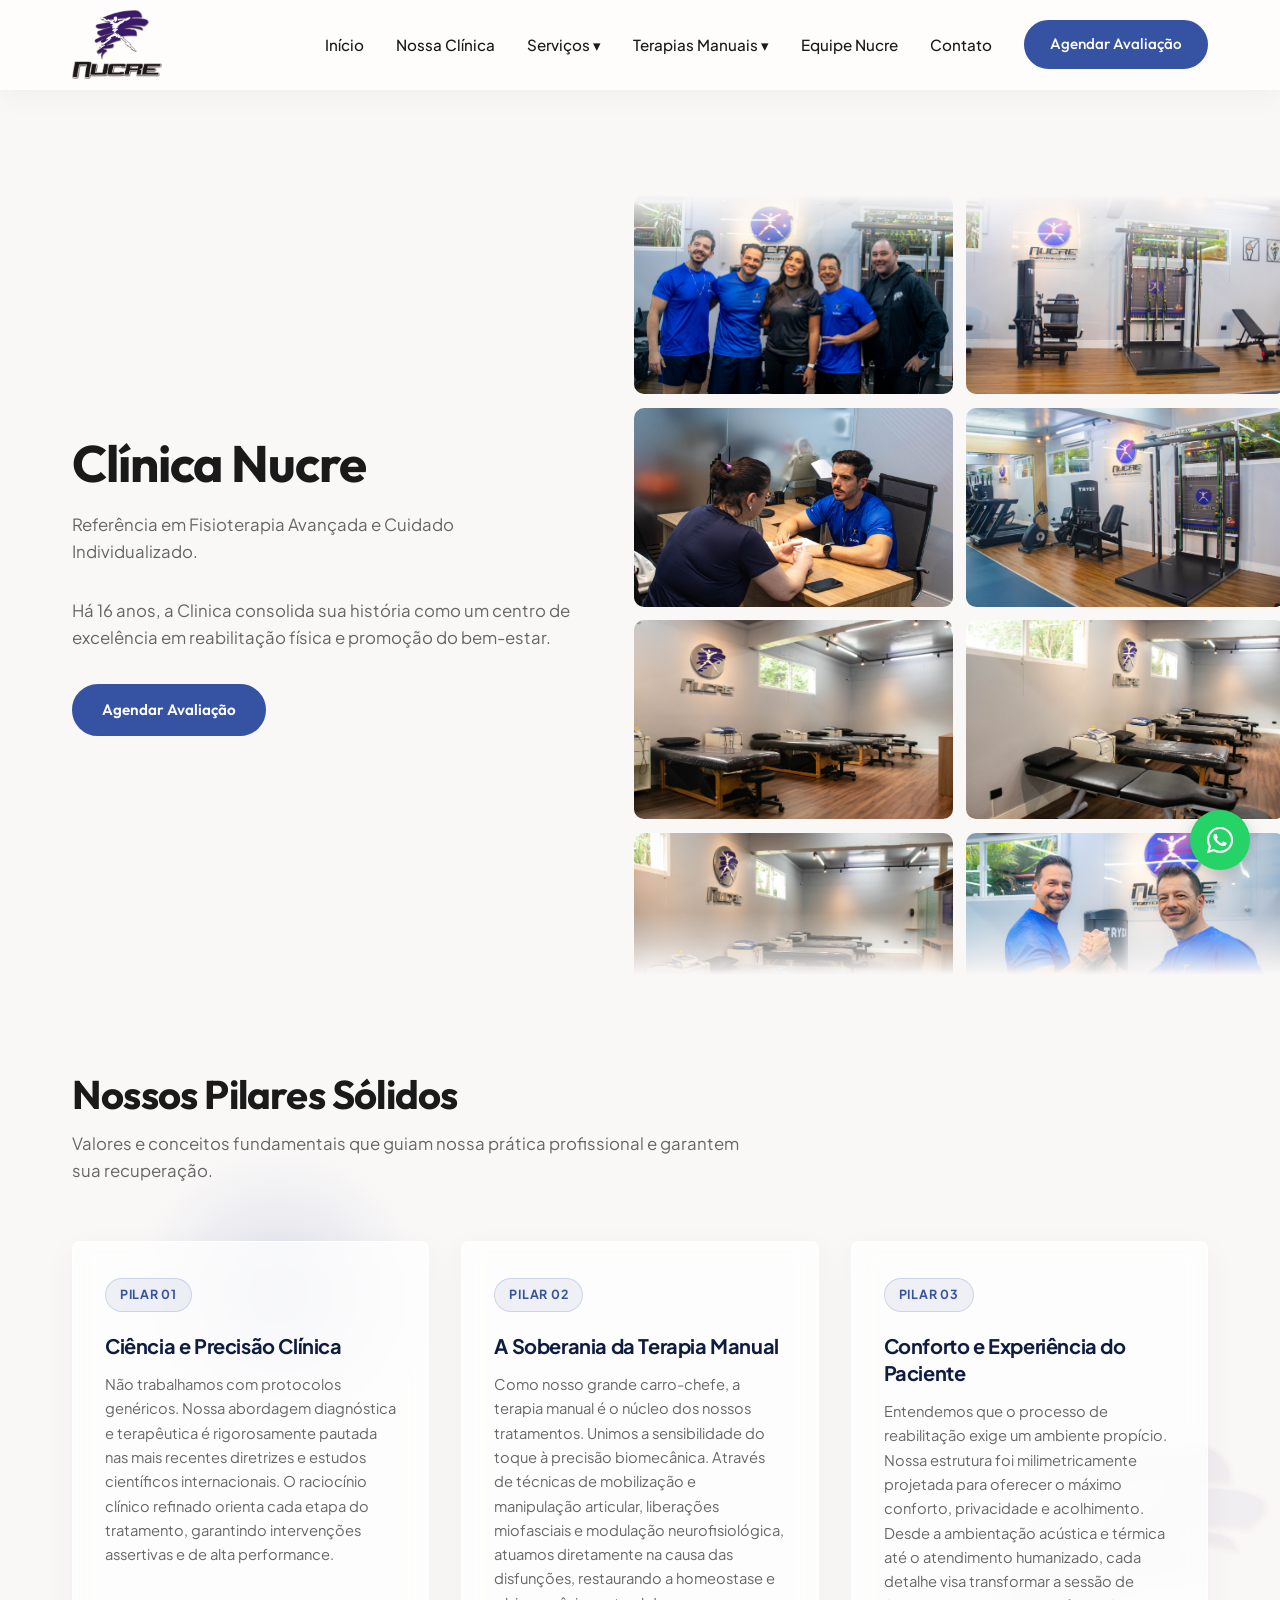
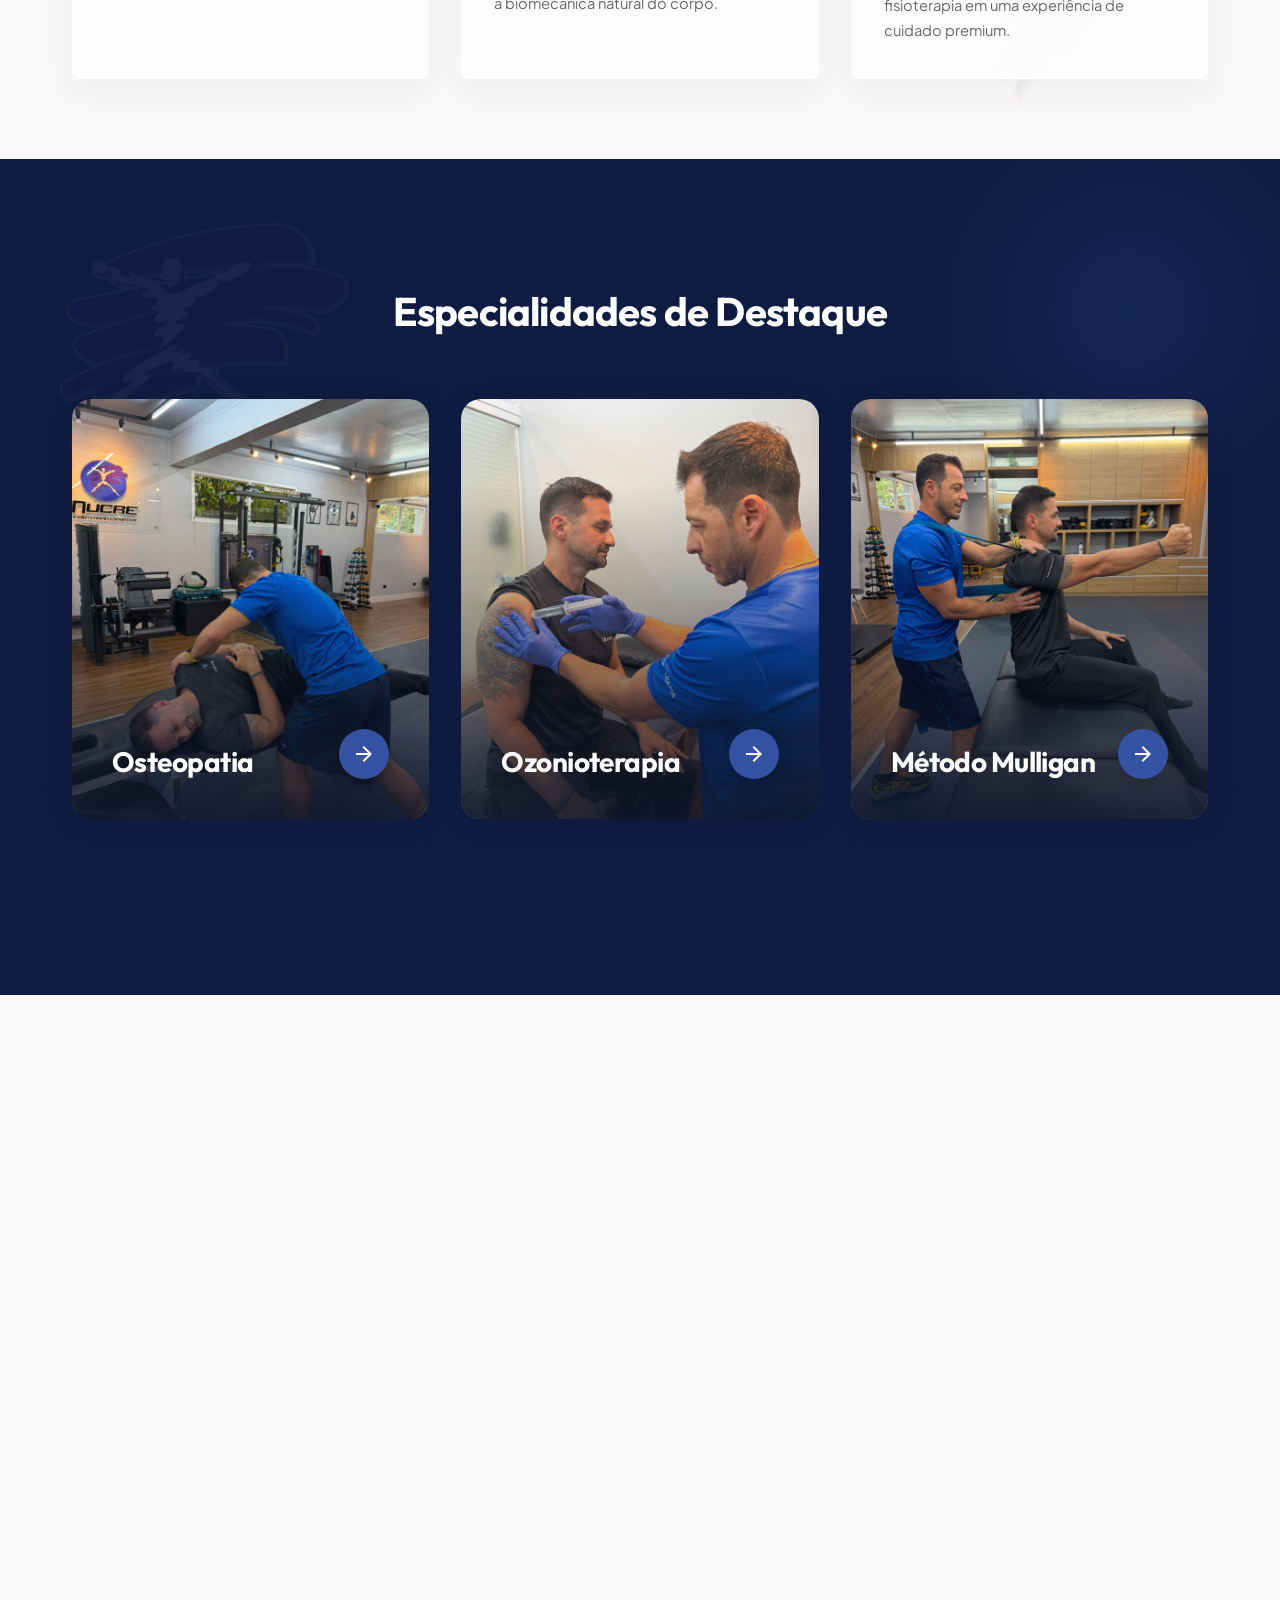
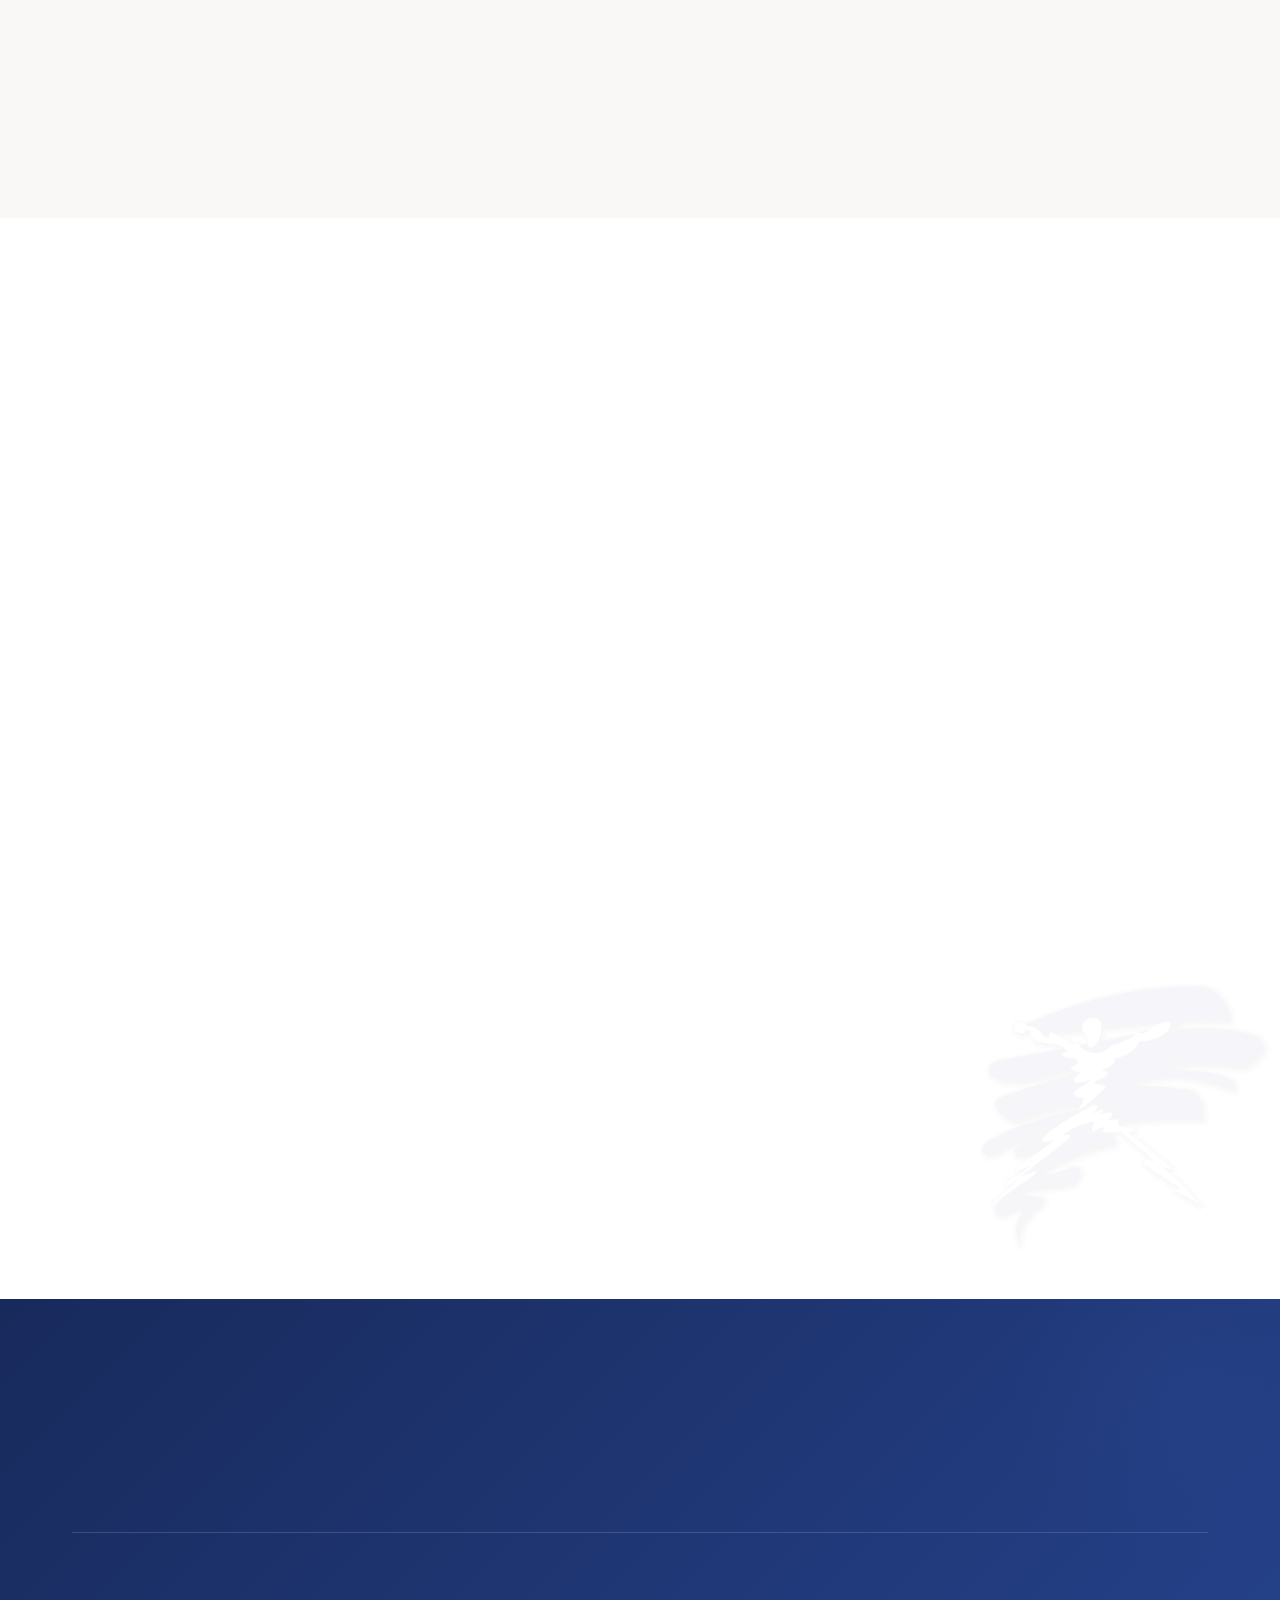
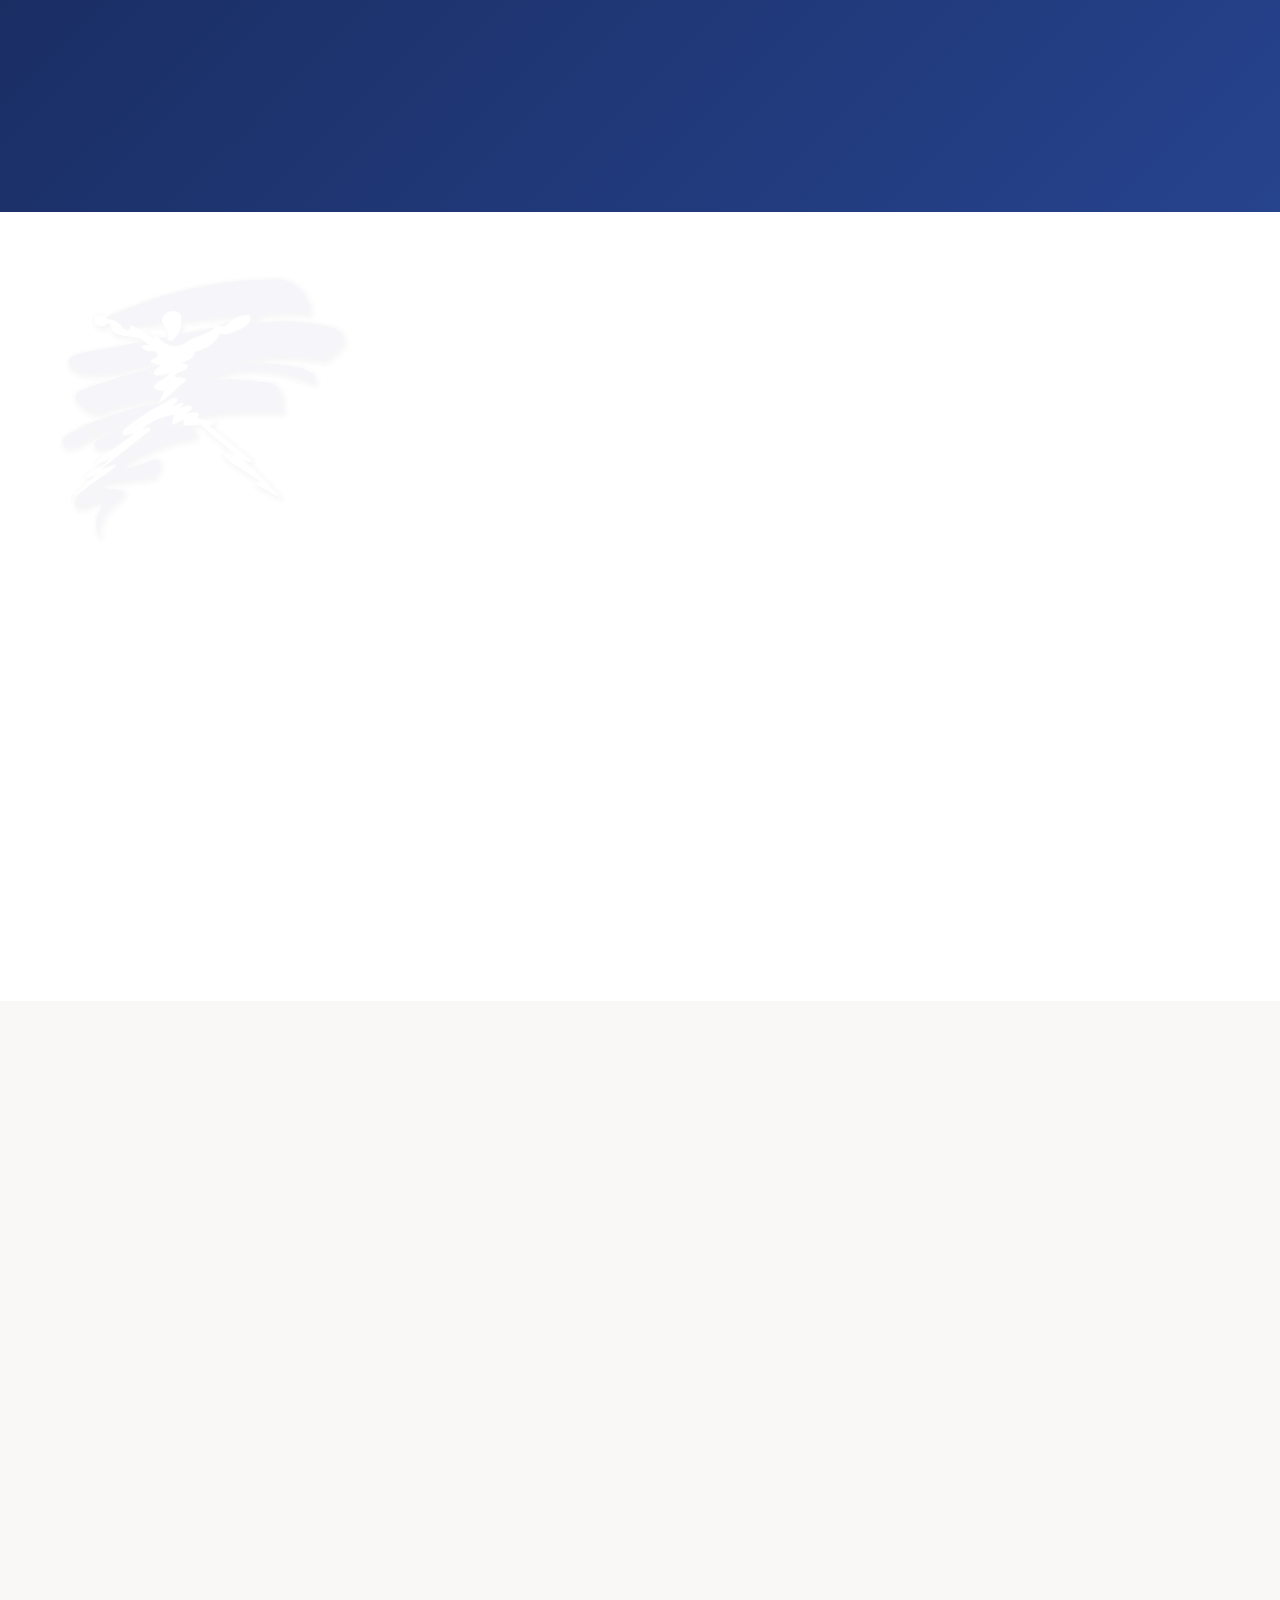
==== commit fe3f0f21: "feat: enhance mobile navigation, refactor service details styling, and update assets and UI content" ====
--- a/index.html
+++ b/index.html
@@ -8,7 +8,7 @@
     <link rel="preconnect" href="https://fonts.gstatic.com" crossorigin>
     <link href="https://fonts.googleapis.com/css2?family=Outfit:wght@300;400;500;600;700&family=Plus+Jakarta+Sans:ital,wght@0,300;0,400;0,500;0,600;1,400&display=swap" rel="stylesheet">
     
-    <link rel="stylesheet" href="main.css">
+    <link rel="stylesheet" href="main.css?v=2.5">
 </head>
 <body>
 
@@ -61,8 +61,8 @@
         <div class="container">
             <div class="hero-content">
                 <h1>Clínica Nucre</h1>
-                <p class="subtitle" style="font-size: 1.25rem; color: var(--accent-cyan); font-weight: 600; margin-bottom: 1rem;">Referência em Fisioterapia Avançada e Cuidado Individualizado.</p>
-                <p style="margin-bottom: 1.5rem; line-height: 1.6;">Há 16 anos, a Clinica consolida sua história como um centro de excelência em reabilitação física e promoção do bem-estar. Fundada sobre o pilar da fisioterapia baseada em evidências científicas, nossa missão é traduzir a vanguarda do conhecimento acadêmico em desfechos clínicos práticos, seguros e eficientes para cada paciente.</p>
+                <p class="subtitle">Referência em Fisioterapia Avançada e Cuidado Individualizado.</p>
+                <p class="hero-desc">Há 16 anos, a Clinica consolida sua história como um centro de excelência em reabilitação física e promoção do bem-estar.</p>
                 <div class="hero-buttons">
                     <a href="contato.html" class="btn btn-primary">Agendar Avaliação</a>
                 </div>
@@ -100,7 +100,7 @@
         </div>
     </section>
 
-    <section class="features">
+    <section class="features bg-watermark-nucre">
         <div class="container">
             <div class="features-header reveal">
                 <h2>Nossos Pilares Sólidos</h2>
@@ -126,7 +126,7 @@
         </div>
     </section>
 
-    <section class="services" id="especialidades">
+    <section class="services bg-watermark-nucre bg-watermark-left" id="especialidades">
         <div class="container">
             <h2 class="reveal">Especialidades de Destaque</h2>
 
@@ -168,7 +168,7 @@
     <section class="home-care reveal">
         <div class="container">
             <div class="home-care-content">
-                <h2>Atendimento Domiciliar (Home Care)</h2>
+                <h2>Atendimento Domiciliar</h2>
                 <p class="subtitle">A excelência do tratamento Nucre no conforto do seu lar.</p>
                 <p>Para quem busca conveniência, possui limitações de mobilidade ou prefere a privacidade de sua casa, a Nucre oferece o serviço de fisioterapia domiciliar de alto padrão. Levamos toda a estrutura de avaliação e tratamento necessária até você.</p>
                 <div class="home-care-regions">
@@ -197,12 +197,12 @@
                 <a href="contato.html" class="btn btn-primary">Agendar Avaliação Domiciliar</a>
             </div>
             <div class="home-care-image">
-                <img src="https://images.unsplash.com/photo-1576765608535-5f04d1e3f289?auto=format&fit=crop&q=80&w=800" alt="Atendimento de Fisioterapia Domiciliar Nucre">
-            </div>
-        </div>
-    </section>
-
-    <section class="team">
+                <img src="assets/img/fisioterapia-domiciliar-idoso.jpg" alt="Atendimento de Fisioterapia Domiciliar para Idosos Nucre">
+            </div>
+        </div>
+    </section>
+
+    <section class="team bg-watermark-nucre">
         <div class="container">
             <div class="team-header reveal">
                 <h2>Conheça os especialistas que cuidam de você</h2>
@@ -259,7 +259,7 @@
         </div>
     </section>
 
-    <section class="feedbacks">
+    <section class="feedbacks bg-watermark-nucre bg-watermark-left">
         <div class="container">
             <div class="feedbacks-header reveal">
                 <h2>O que dizem nossos pacientes</h2>
--- a/main.css
+++ b/main.css
@@ -93,6 +93,62 @@
 .delay-1 { transition-delay: 0.15s; animation-delay: 0.15s; }
 .delay-2 { transition-delay: 0.3s; animation-delay: 0.3s; }
 .delay-3 { transition-delay: 0.45s; animation-delay: 0.45s; }
+
+/* Marca d'água de fundo com o símbolo/redemoinho Nucre */
+.bg-watermark-nucre {
+    position: relative;
+    overflow: hidden;
+}
+.bg-watermark-nucre > .container {
+    position: relative;
+    z-index: 1;
+}
+.bg-watermark-nucre::after {
+    content: '';
+    position: absolute;
+    right: -60px;
+    bottom: -60px;
+    width: 480px;
+    height: 480px;
+    background-image: url('assets/img/nucre-symbol.png');
+    background-size: contain;
+    background-repeat: no-repeat;
+    background-position: center;
+    opacity: 0.045;
+    pointer-events: none;
+    z-index: 0;
+}
+
+.bg-watermark-left::after {
+    right: auto;
+    left: -60px;
+    top: -40px;
+    bottom: auto;
+}
+
+.bg-watermark-white {
+    position: relative;
+    overflow: hidden;
+}
+.bg-watermark-white > .container {
+    position: relative;
+    z-index: 1;
+}
+.bg-watermark-white::after {
+    content: '';
+    position: absolute;
+    right: -5%;
+    bottom: -10%;
+    width: 480px;
+    height: 480px;
+    background-image: url('assets/img/nucre-symbol-white.png');
+    background-size: contain;
+    background-repeat: no-repeat;
+    background-position: center;
+    opacity: 0.05;
+    pointer-events: none;
+    z-index: 0;
+}
 
 /* =========================================
    Header / Navbar (Liquid Glass)
@@ -108,7 +164,7 @@
     -webkit-backdrop-filter: blur(16px) saturate(180%);
     border-bottom: 1px solid var(--glass-border-light);
     box-shadow: 0 4px 30px rgba(0, 0, 0, 0.05);
-    z-index: 1000;
+    z-index: 10000;
     height: 90px;
     display: flex;
     align-items: center;
@@ -218,10 +274,12 @@
     flex-direction: column;
 }
 
-.dropdown:hover .dropdown-menu {
-    opacity: 1;
-    visibility: visible;
-    transform: translateX(-50%) translateY(0);
+@media (min-width: 769px) {
+    .dropdown:hover .dropdown-menu {
+        opacity: 1;
+        visibility: visible;
+        transform: translateX(-50%) translateY(0);
+    }
 }
 
 .dropdown-menu a {
@@ -647,7 +705,7 @@
     left: 0;
     width: 100%;
     height: 100%;
-    background: linear-gradient(to top, rgba(15, 23, 42, 0.95) 0%, rgba(15, 23, 42, 0.7) 50%, transparent 100%);
+    background: linear-gradient(to top, rgba(15, 23, 42, 0.9) 0%, rgba(15, 23, 42, 0.4) 40%, transparent 80%);
     z-index: 1;
 }
 
@@ -655,22 +713,20 @@
     position: relative;
     z-index: 2;
     padding: 2.5rem;
+    padding-right: 5.5rem;
 }
 
 .service-card h3 {
     color: #ffffff;
-    font-family: var(--font-body);
-    font-size: 1.4rem;
-    font-weight: 600;
-    margin-bottom: 0.8rem;
+    font-family: var(--font-headings);
+    font-size: 1.75rem;
+    font-weight: 700;
+    margin-bottom: 0;
+    line-height: 1.25;
 }
 
 .service-card p {
-    color: #e2e8f0;
-    font-size: 0.95rem;
-    margin-bottom: 0;
-    line-height: 1.6;
-    padding-right: 4.5rem; /* Evita que o texto sobreponha o botão redondo no canto */
+    display: none !important;
 }
 
 /* Botão Redondo (Card Arrow) */
@@ -1572,6 +1628,82 @@
 }
 
 /* =========================================
+   Página de Detalhe do Serviço / Terapias
+   ========================================= */
+.service-detail {
+    padding-top: 10rem;
+    padding-bottom: 6rem;
+    background-color: #ffffff;
+}
+
+.service-back-btn {
+    margin-bottom: 3rem;
+    display: inline-block;
+}
+
+.service-detail-hero {
+    display: flex;
+    gap: 4rem;
+    align-items: center;
+    flex-wrap: wrap;
+    margin-bottom: 5rem;
+}
+
+.service-detail-info {
+    flex: 1;
+    min-width: 300px;
+}
+
+.service-detail-info h2 {
+    font-size: 2.5rem;
+    margin-bottom: 1.5rem;
+    color: var(--primary-blue);
+}
+
+.service-detail-info p {
+    color: var(--text-gray);
+    margin-bottom: 2.5rem;
+    font-size: 1.1rem;
+    line-height: 1.8;
+}
+
+.service-detail-img-wrap {
+    flex: 1;
+    min-width: 300px;
+}
+
+.service-detail-img-wrap img {
+    border-radius: var(--border-radius-md);
+    box-shadow: 0 15px 35px rgba(0, 0, 0, 0.1);
+    width: 100%;
+    height: 400px;
+    object-fit: cover;
+}
+
+.service-detail-extras {
+    display: flex;
+    gap: 4rem;
+    flex-wrap: wrap;
+}
+
+.benefits-section {
+    flex: 1;
+    min-width: 300px;
+}
+
+.benefits-section h3,
+.faq-section h3 {
+    font-size: 1.8rem;
+    color: var(--primary-blue);
+    margin-bottom: 2rem;
+}
+
+.faq-section {
+    flex: 1.5;
+    min-width: 300px;
+}
+
+/* =========================================
    Media Queries
    ========================================= */
 @media (max-width: 1024px) {
@@ -1617,76 +1749,405 @@
     .navbar { position: relative; }
     .mobile-menu-toggle {
         display: flex;
+        flex-direction: column;
+        justify-content: space-between;
+        width: 28px;
+        height: 20px;
         position: absolute;
-        right: 2rem;
+        right: 1.5rem;
         top: 50%;
         transform: translateY(-50%);
+        z-index: 10002;
+        padding: 0;
+        background: transparent;
+        border: none;
+        cursor: pointer;
+    }
+    .mobile-menu-toggle span {
+        width: 100%;
+        height: 3px;
+        background-color: var(--primary-blue);
+        border-radius: 3px;
+        transition: transform 0.3s ease, opacity 0.2s ease;
     }
     .mobile-menu-toggle.active span:nth-child(1) { transform: translateY(8.5px) rotate(45deg); }
     .mobile-menu-toggle.active span:nth-child(2) { opacity: 0; }
     .mobile-menu-toggle.active span:nth-child(3) { transform: translateY(-8.5px) rotate(-45deg); }
+
+    /* Overlay escuro quando o menu está aberto */
+    .mobile-menu-overlay {
+        position: fixed;
+        top: 0;
+        left: 0;
+        width: 100vw;
+        height: 100vh;
+        background-color: rgba(15, 23, 42, 0.45);
+        backdrop-filter: blur(4px);
+        -webkit-backdrop-filter: blur(4px);
+        opacity: 0;
+        visibility: hidden;
+        transition: opacity 0.3s ease, visibility 0.3s ease;
+        z-index: 9998;
+    }
+    .mobile-menu-overlay.active {
+        opacity: 1;
+        visibility: visible;
+    }
 
     .nav-links {
         position: fixed;
         top: 0;
         right: -100%;
-        width: 80%;
-        max-width: 300px;
+        width: 85%;
+        max-width: 320px;
         height: 100vh;
-        background-color: rgba(255, 255, 255, 0.98);
-        backdrop-filter: blur(16px);
-        -webkit-backdrop-filter: blur(16px);
+        height: 100dvh;
+        background-color: #ffffff;
         flex-direction: column;
-        align-items: flex-start;
-        padding: 90px 2rem 2rem;
-        transition: right 0.3s ease-in-out;
-        box-shadow: -5px 0 20px rgba(0,0,0,0.1);
-        z-index: 999;
+        align-items: stretch;
+        padding: 85px 1.5rem 2.5rem;
+        transition: right 0.35s cubic-bezier(0.4, 0, 0.2, 1);
+        box-shadow: -8px 0 25px rgba(0, 0, 0, 0.12);
+        z-index: 9999;
         overflow-y: auto;
-        gap: 1.5rem;
+        overflow-x: hidden;
+        gap: 0.35rem;
     }
     .nav-links.active { right: 0; }
-    .nav-links li { width: 100%; }
     
+    .nav-links li {
+        width: 100%;
+        list-style: none;
+    }
+
+    .nav-links > li > a {
+        display: flex;
+        align-items: center;
+        justify-content: space-between;
+        width: 100%;
+        padding: 0.75rem 0.6rem;
+        font-size: 1rem;
+        font-weight: 600;
+        color: var(--text-dark);
+        border-radius: 8px;
+        transition: background-color 0.2s ease, color 0.2s ease;
+    }
+
+    .nav-links > li > a:hover,
+    .nav-links > li > a:active {
+        background-color: rgba(37, 99, 235, 0.06);
+        color: var(--primary-blue);
+    }
+    
+    .dropdown {
+        width: 100%;
+    }
+
+    .dropdown.active > a.dropdown-toggle {
+        color: var(--primary-blue) !important;
+        background-color: rgba(37, 99, 235, 0.08);
+    }
+
     .dropdown-menu {
-        position: static;
-        transform: none;
-        box-shadow: none;
-        background: transparent;
-        min-width: 100%;
-        padding: 0 0 0 1rem;
-        display: none;
-        opacity: 1;
-        visibility: visible;
-    }
+        position: static !important;
+        transform: none !important;
+        box-shadow: none !important;
+        background: #f8fafc !important;
+        border-left: 3px solid var(--accent-cyan) !important;
+        border-radius: 0 8px 8px 0 !important;
+        min-width: 100% !important;
+        max-width: 100% !important;
+        width: 100% !important;
+        box-sizing: border-box !important;
+        padding: 0.4rem 0.4rem 0.4rem 0.6rem !important;
+        margin: 0.25rem 0 0.5rem 0 !important;
+        display: none !important;
+        opacity: 1 !important;
+        visibility: visible !important;
+        transition: none !important;
+    }
+
     .dropdown.active .dropdown-menu {
-        display: flex;
-        margin-top: 10px;
-        flex-direction: column;
-    }
+        display: flex !important;
+        flex-direction: column !important;
+        gap: 2px !important;
+    }
+
+    .dropdown:hover .dropdown-menu {
+        transform: none !important;
+    }
+
+    .dropdown-menu li {
+        width: 100%;
+    }
+
     .dropdown-menu a {
-        padding: 10px 0; /* Reduz o padding horizontal no mobile para evitar quebras estranhas */
-        font-size: 0.9rem;
-        white-space: normal;
-        line-height: 1.4;
+        display: block !important;
+        width: 100% !important;
+        box-sizing: border-box !important;
+        padding: 8px 10px !important;
+        font-size: 0.88rem !important;
+        font-weight: 500 !important;
+        color: var(--text-dark) !important;
+        white-space: normal !important;
+        word-break: normal !important;
+        line-height: 1.35 !important;
+        border-radius: 6px !important;
+        transition: background-color 0.15s ease, color 0.15s ease !important;
+        transform: none !important;
+    }
+
+    .dropdown-menu a:hover,
+    .dropdown-menu a:active {
+        background-color: rgba(37, 99, 235, 0.08) !important;
+        color: var(--primary-blue) !important;
+        padding-left: 10px !important;
     }
 
     .hide-mobile {
         display: none !important;
     }
 
-    .hero-content h1 { font-size: 2.5rem; }
+    /* =========================================
+       Detalhe de Serviços / Terapias no Mobile
+       ========================================= */
+    .service-detail {
+        padding-top: 0 !important;
+        padding-bottom: 4rem !important;
+    }
+    
+    #back-btn,
+    .service-back-btn {
+        display: none !important;
+    }
+    
+    .service-detail-hero {
+        display: flex !important;
+        flex-direction: column !important;
+        gap: 1.5rem !important;
+        margin-top: 0 !important;
+        margin-bottom: 2.5rem !important;
+    }
+    
+    .service-detail-img-wrap {
+        order: -1 !important;
+        width: 100vw !important;
+        min-width: 100vw !important;
+        max-width: 100vw !important;
+        margin-left: calc(-50vw + 50%) !important;
+        margin-right: calc(-50vw + 50%) !important;
+        margin-top: 0 !important;
+        margin-bottom: 1rem !important;
+        border-radius: 0 !important;
+        overflow: hidden !important;
+    }
+    
+    .service-detail-img-wrap img,
+    #detail-image {
+        width: 100% !important;
+        height: auto !important;
+        max-height: none !important;
+        border-radius: 0 !important;
+        box-shadow: 0 4px 15px rgba(0, 0, 0, 0.05) !important;
+        object-fit: cover !important;
+        display: block !important;
+    }
+    
+    .service-detail-info {
+        width: 100% !important;
+        min-width: 100% !important;
+    }
+    
+    .service-detail-info h2,
+    #detail-title {
+        font-size: 2rem !important;
+        margin-bottom: 1rem !important;
+        line-height: 1.25 !important;
+    }
+    
+    .service-detail-info p,
+    #detail-description {
+        font-size: 1rem !important;
+        margin-bottom: 2rem !important;
+        line-height: 1.7 !important;
+    }
+    
+    .service-detail-info .btn {
+        width: 100% !important;
+        text-align: center !important;
+    }
+    
+    .service-detail-extras {
+        flex-direction: column !important;
+        gap: 2.5rem !important;
+    }
+    
+    .benefits-section,
+    .faq-section {
+        width: 100% !important;
+        min-width: 100% !important;
+    }
+    
+    .benefits-section h3,
+    .faq-section h3 {
+        font-size: 1.5rem !important;
+        margin-bottom: 1.25rem !important;
+    }
+
+    .service-card {
+        min-height: 380px;
+    }
+    .service-card-content {
+        padding: 1.75rem !important;
+        padding-right: 4.5rem !important;
+    }
+    .service-card h3 {
+        font-size: 1.5rem !important;
+    }
+    .card-arrow-btn {
+        bottom: 1.75rem !important;
+        right: 1.75rem !important;
+        width: 44px !important;
+        height: 44px !important;
+    }
+
+    /* =========================================
+       Hero Home no Mobile (Idêntico à Imagem de Referência: Galeria no Topo e Rodapé com Centro Branco Puro e Texto Centralizado)
+       ========================================= */
+    .hero.hero-home {
+        position: relative !important;
+        height: calc(100vh - 75px) !important;
+        height: calc(100dvh - 75px) !important;
+        min-height: 620px !important;
+        max-height: none !important;
+        padding: 0 !important;
+        display: flex !important;
+        align-items: center !important;
+        justify-content: center !important;
+        background-color: #ffffff !important;
+        overflow: hidden !important;
+    }
+
+    .hero.hero-home .container {
+        position: relative !important;
+        z-index: 3 !important;
+        display: flex !important;
+        align-items: center !important;
+        justify-content: center !important;
+        height: 100% !important;
+        max-height: none !important;
+        padding: 0 1.25rem !important;
+        margin: 0 auto !important;
+    }
+
+    /* Galeria com 2 colunas preenchendo o fundo no Mobile */
+    .hero.hero-home .hero-gallery {
+        position: absolute !important;
+        top: 0 !important;
+        left: 0 !important;
+        width: 100% !important;
+        height: 100% !important;
+        max-height: none !important;
+        margin: 0 !important;
+        padding: 8px 10px !important;
+        box-sizing: border-box !important;
+        grid-template-columns: repeat(2, 1fr) !important;
+        gap: 10px !important;
+        z-index: 1 !important;
+        opacity: 1 !important;
+        mask-image: none !important;
+        -webkit-mask-image: none !important;
+        pointer-events: none !important;
+    }
+
+    .hero.hero-home .hero-gallery-card {
+        aspect-ratio: 16 / 12 !important;
+        border-radius: 14px !important;
+        overflow: hidden !important;
+        background: #e2e8f0;
+        box-shadow: 0 4px 15px rgba(0, 0, 0, 0.05) !important;
+    }
+
+    /* Transição em degradê branco sólido no centro: fotos no topo e embaixo com centro 100% branco para o texto */
+    .hero.hero-home .hero-gallery::after {
+        content: '' !important;
+        position: absolute !important;
+        top: 0 !important;
+        left: 0 !important;
+        width: 100% !important;
+        height: 100% !important;
+        background: linear-gradient(
+            to bottom,
+            rgba(255, 255, 255, 0) 0%,
+            rgba(255, 255, 255, 0) 10%,
+            rgba(255, 255, 255, 0.9) 24%,
+            #ffffff 34%,
+            #ffffff 66%,
+            rgba(255, 255, 255, 0.9) 76%,
+            rgba(255, 255, 255, 0) 90%,
+            rgba(255, 255, 255, 0) 100%
+        ) !important;
+        z-index: 10 !important;
+        pointer-events: none !important;
+    }
+
+    /* Textos centralizados perfeitamente integrados ao degradê branco central */
+    .hero.hero-home .hero-content {
+        position: relative !important;
+        z-index: 30 !important;
+        width: 100% !important;
+        max-width: 320px !important;
+        margin: 0 auto !important;
+        text-align: center !important;
+        display: flex !important;
+        flex-direction: column !important;
+        align-items: center !important;
+        justify-content: center !important;
+        background: transparent !important;
+        backdrop-filter: none !important;
+        -webkit-backdrop-filter: none !important;
+        padding: 0.5rem 0 !important;
+        border-radius: 0 !important;
+        box-shadow: none !important;
+        border: none !important;
+    }
+
+    .hero.hero-home .hero-content h1 {
+        font-size: 1.85rem !important;
+        font-weight: 800 !important;
+        color: #0b193d !important;
+        margin-bottom: 0.5rem !important;
+        line-height: 1.15 !important;
+        text-align: center !important;
+        letter-spacing: -0.5px;
+    }
+
+    .hero.hero-home .hero-content .subtitle {
+        font-size: 0.95rem !important;
+        font-weight: 600 !important;
+        color: var(--accent-cyan) !important;
+        margin-bottom: 0.8rem !important;
+        line-height: 1.35 !important;
+        text-align: center !important;
+        max-width: 290px !important;
+    }
+
+    .hero.hero-home .hero-content .hero-desc,
+    .hero.hero-home .hero-content p {
+        font-size: 0.88rem !important;
+        line-height: 1.55 !important;
+        color: #334155 !important;
+        margin-bottom: 0 !important;
+        text-align: center !important;
+        max-width: 300px !important;
+    }
+
+    .hero.hero-home .hero-buttons {
+        display: none !important;
+    }
+
     .features-grid, .services-grid, .stats-grid { grid-template-columns: 1fr; }
     .footer-top { flex-direction: column; gap: 2rem; }
-    
-    /* Footer Mobile Responsivo */
-    .footer { text-align: center; padding: 3rem 0; }
-    .footer-logo { justify-content: center; }
-    .footer-links { flex-wrap: wrap; justify-content: center; gap: 1rem; }
-    .footer-bottom { flex-direction: column; gap: 1.5rem; text-align: center; }
-    .social-links { justify-content: center; flex-wrap: wrap; }
-
-    .hero-buttons, .featured-team-info div { flex-direction: column; }
 
     /* WhatsApp Widget Mobile Responsivo */
     .whatsapp-widget {
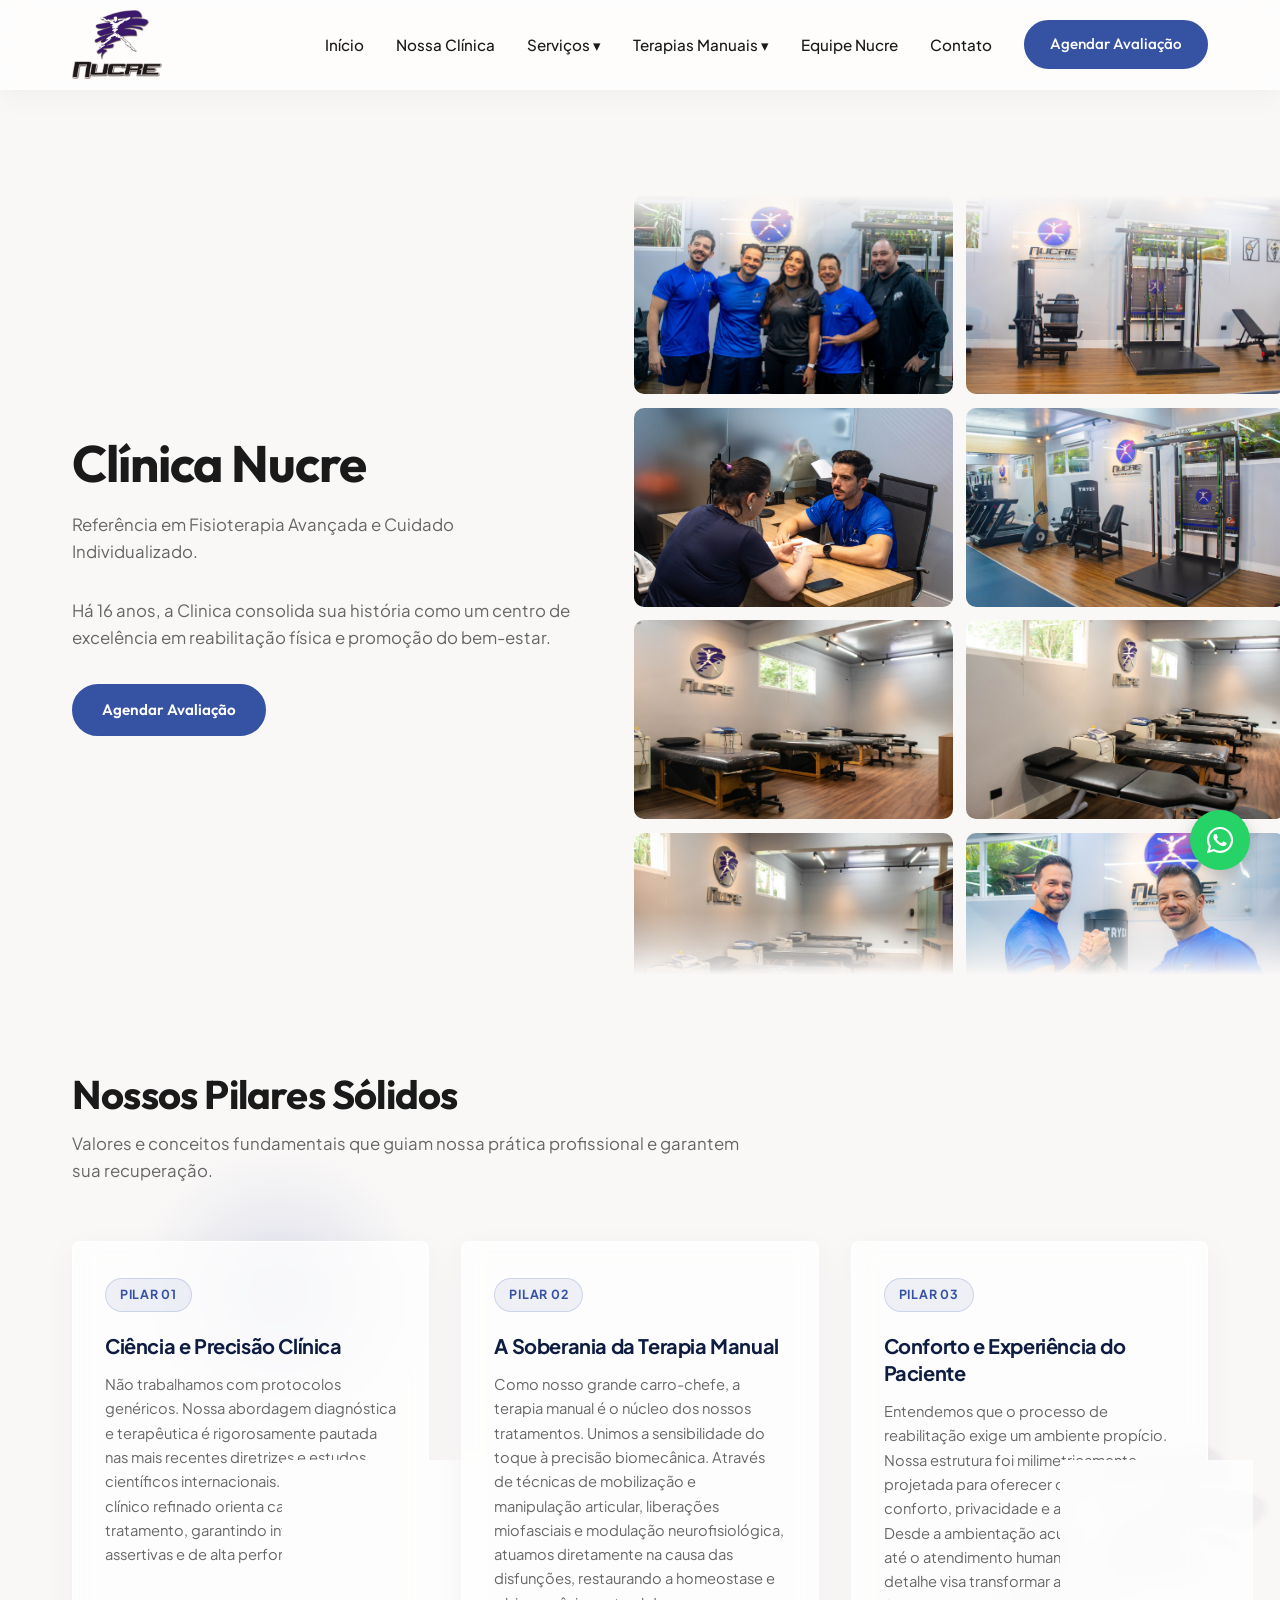
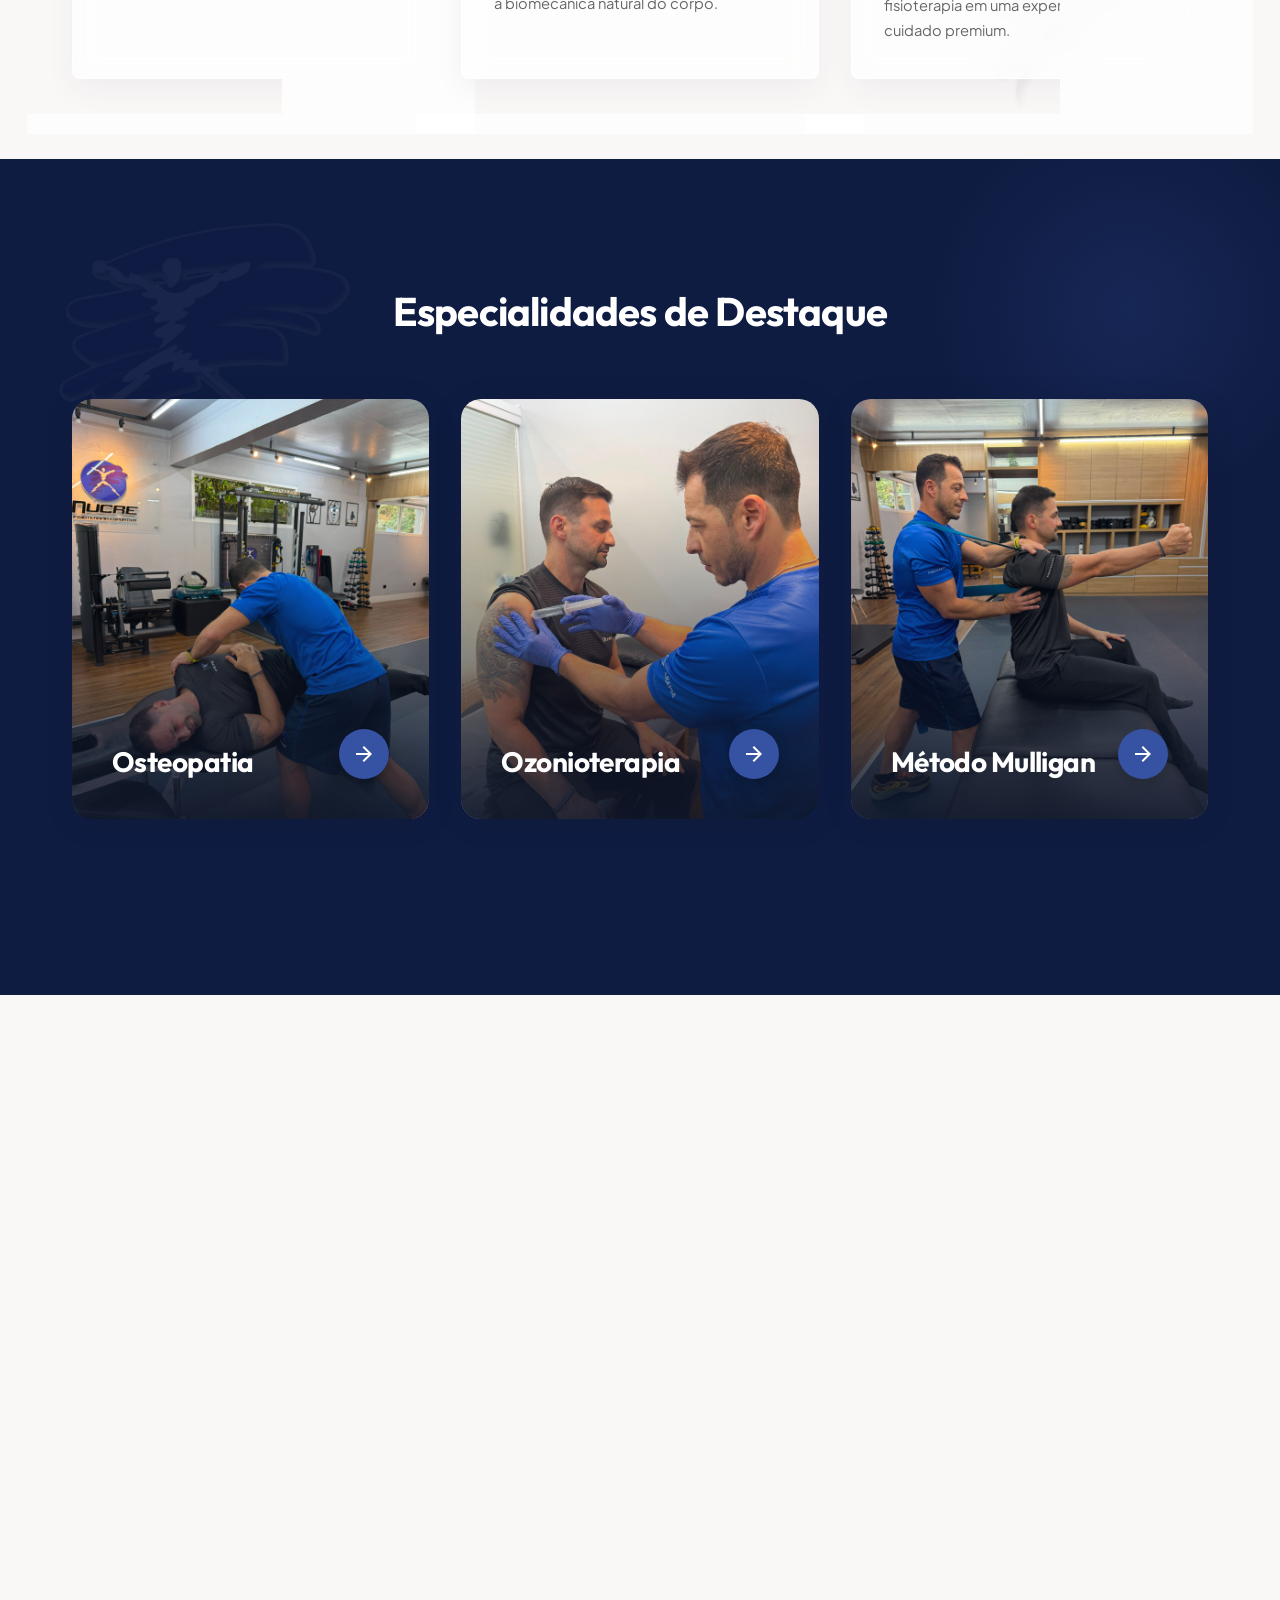
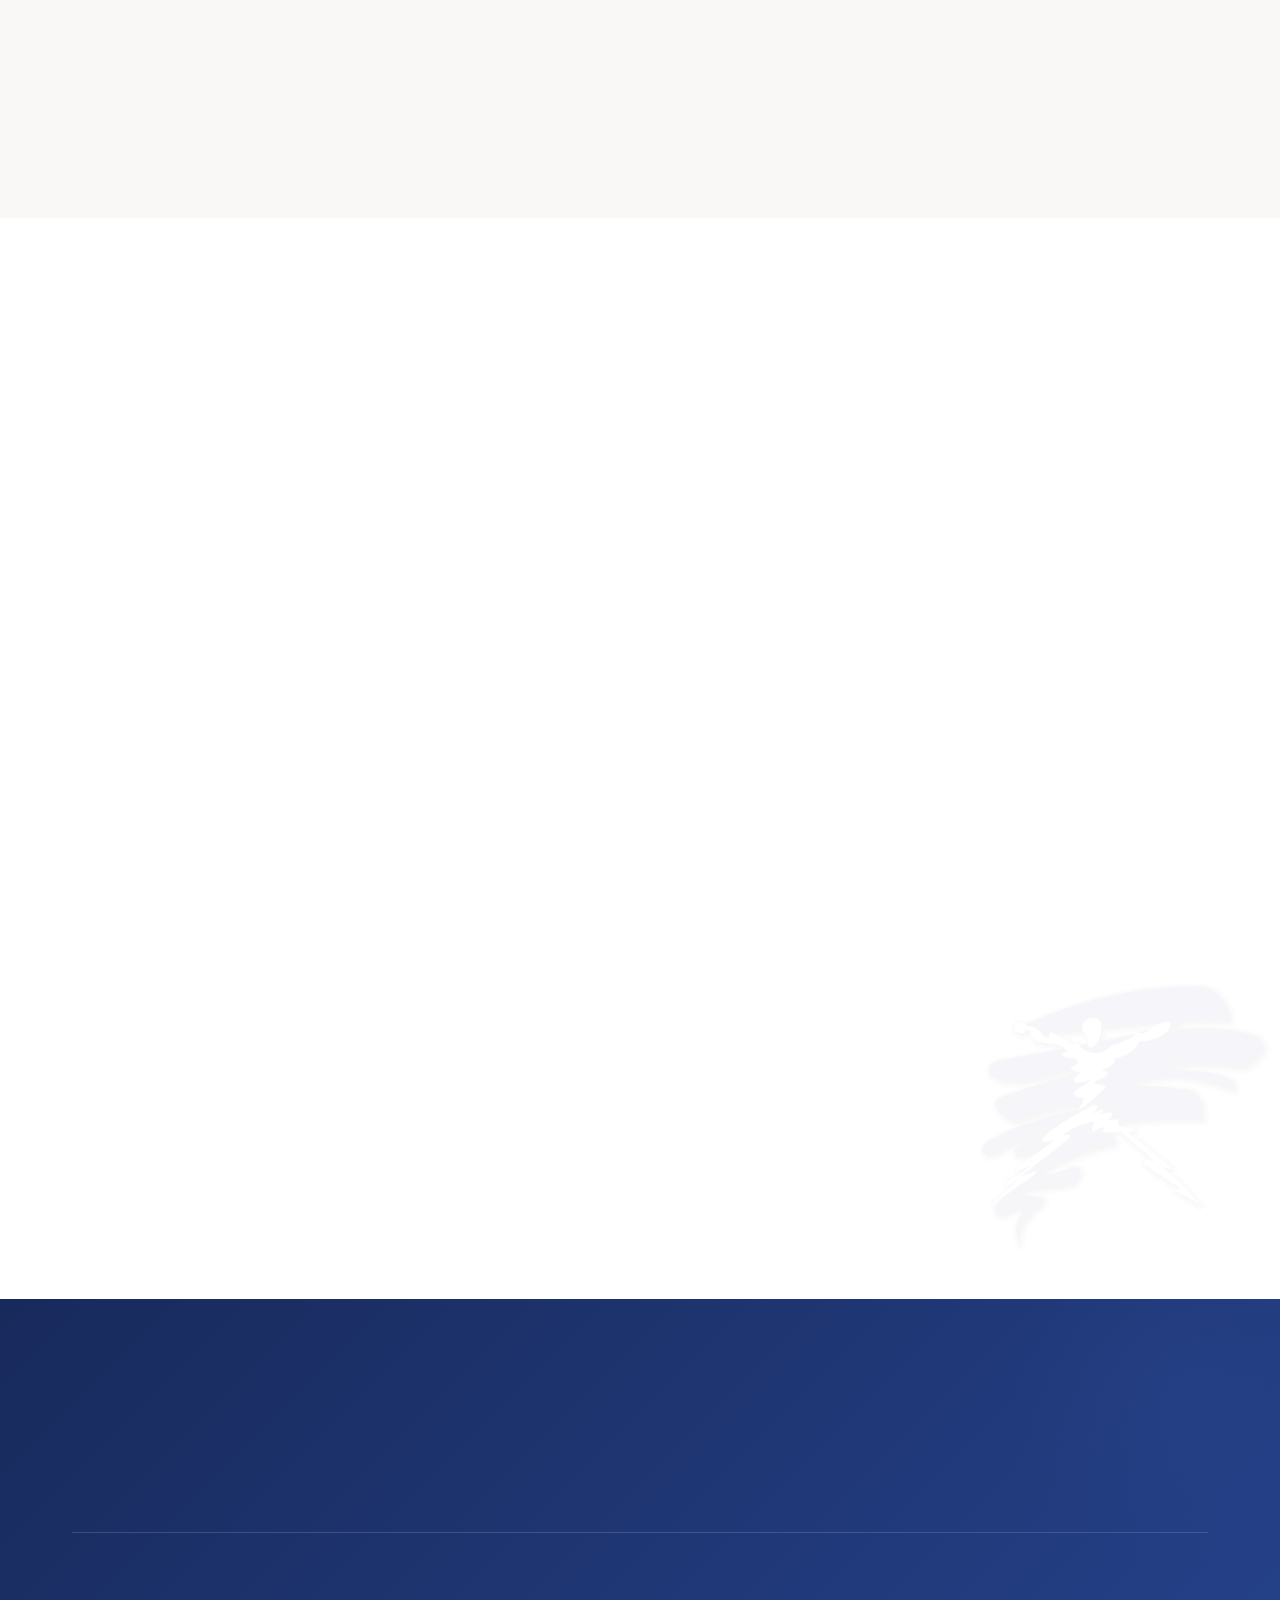
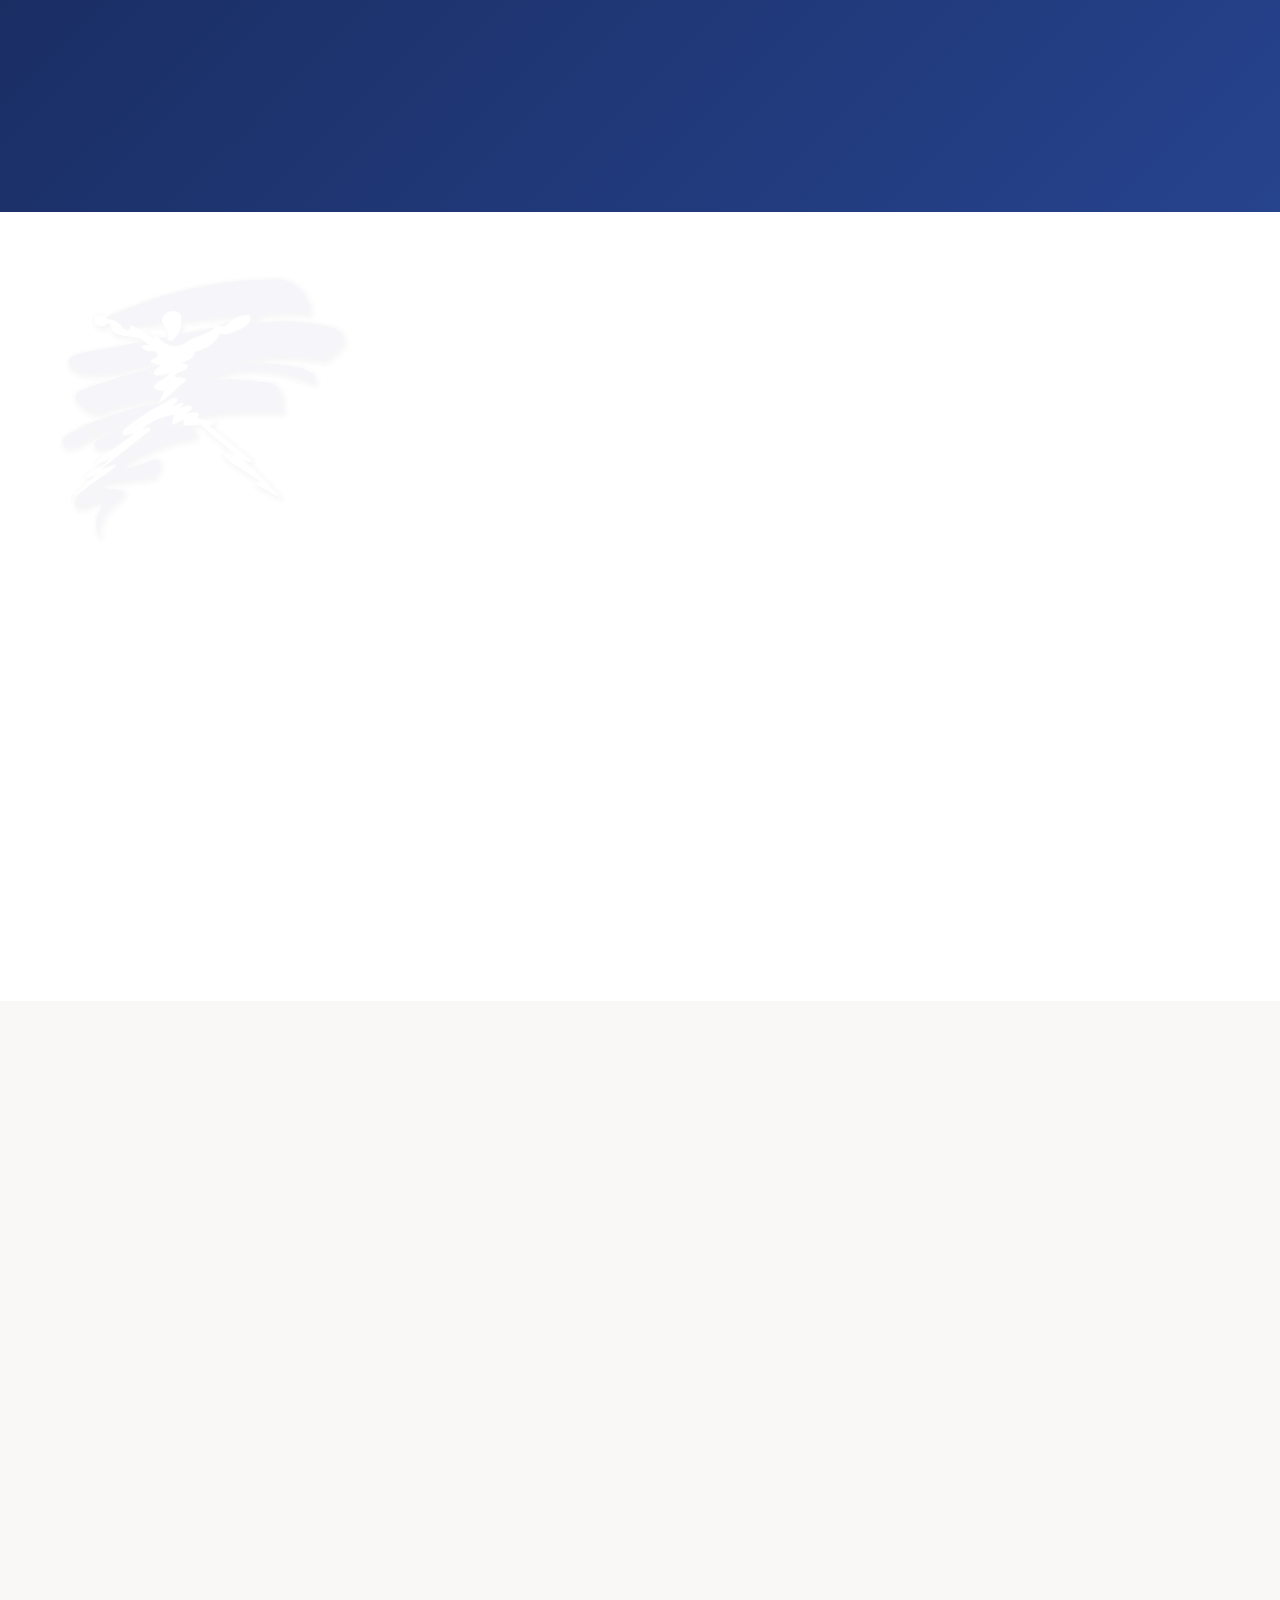
==== commit f16f8bbf: "feat: update footer, add responsive touch support for panorama, and include new clinic images" ====
--- a/index.html
+++ b/index.html
@@ -86,12 +86,12 @@
                 <div class="hero-gallery-col col-down">
                     <div class="hero-gallery-track">
                         <div class="hero-gallery-card"><img src="assets/img/clinic-hero-3.jpg" alt="Equipamentos e Tecnologia Nucre"></div>
-                        <div class="hero-gallery-card"><img src="assets/img/clinic-panorama.jpg" alt="Clínica Nucre Fisioterapia"></div>
+                        <div class="hero-gallery-card"><img src="assets/img/clinic-sala.jpg" alt="Clínica Nucre Fisioterapia"></div>
                         <div class="hero-gallery-card"><img src="assets/img/clinic-mulligan.jpg" alt="Atendimento Especializado Nucre"></div>
                         <div class="hero-gallery-card"><img src="assets/img/clinic-maitland.jpg" alt="Cuidado Personalizado Nucre"></div>
                         <!-- Duplicação para loop contínuo perfeito -->
                         <div class="hero-gallery-card"><img src="assets/img/clinic-hero-3.jpg" alt="Equipamentos e Tecnologia Nucre"></div>
-                        <div class="hero-gallery-card"><img src="assets/img/clinic-panorama.jpg" alt="Clínica Nucre Fisioterapia"></div>
+                        <div class="hero-gallery-card"><img src="assets/img/clinic-sala.jpg" alt="Clínica Nucre Fisioterapia"></div>
                         <div class="hero-gallery-card"><img src="assets/img/clinic-mulligan.jpg" alt="Atendimento Especializado Nucre"></div>
                         <div class="hero-gallery-card"><img src="assets/img/clinic-maitland.jpg" alt="Cuidado Personalizado Nucre"></div>
                     </div>
@@ -515,11 +515,10 @@
                 </div>
             </div>
             <div class="footer-bottom">
-                <p>&copy; 2026 Nucre Fisioterapia. Todos os direitos reservados. CREFITO-3/CL-XXXXX</p>
+                <p>&copy; 2026 Nucre Fisioterapia. Todos os direitos reservados. CNPJ: 11.625.979/0001-00</p>
                 <div class="social-links" style="display: flex; gap: 15px;">
-                    <a href="#" aria-label="Instagram"><svg width="22" height="22" viewBox="0 0 24 24" fill="currentColor"><path d="M12 2.163c3.204 0 3.584.012 4.85.07 3.252.148 4.771 1.691 4.919 4.919.058 1.265.069 1.645.069 4.849 0 3.205-.012 3.584-.069 4.849-.149 3.225-1.664 4.771-4.919 4.919-1.266.058-1.644.07-4.85.07-3.204 0-3.584-.012-4.849-.07-3.26-.149-4.771-1.699-4.919-4.92-.058-1.265-.07-1.644-.07-4.849 0-3.204.013-3.583.07-4.849.149-3.227 1.664-4.771 4.919-4.919 1.266-.057 1.645-.069 4.849-.069zm0-2.163c-3.259 0-3.667.014-4.947.072-4.358.2-6.78 2.618-6.98 6.98-.059 1.281-.073 1.689-.073 4.948 0 3.259.014 3.668.072 4.948.2 4.358 2.618 6.78 6.98 6.98 1.281.058 1.689.072 4.948.072 3.259 0 3.668-.014 4.948-.072 4.354-.2 6.782-2.618 6.979-6.98.059-1.28.073-1.689.073-4.948 0-3.259-.014-3.667-.072-4.947-.196-4.354-2.617-6.78-6.979-6.98-1.281-.059-1.69-.073-4.949-.073zm0 5.838c-3.403 0-6.162 2.759-6.162 6.162s2.759 6.163 6.162 6.163 6.162-2.759 6.162-6.163c0-3.403-2.759-6.162-6.162-6.162zm0 10.162c-2.209 0-4-1.79-4-4 0-2.209 1.791-4 4-4s4 1.791 4 4c0 2.21-1.791 4-4 4zm6.406-11.845c-.796 0-1.441.645-1.441 1.44s.645 1.44 1.441 1.44c.795 0 1.439-.645 1.439-1.44s-.644-1.44-1.439-1.44z"/></svg></a>
-                    <a href="#" aria-label="LinkedIn"><svg width="22" height="22" viewBox="0 0 24 24" fill="currentColor"><path d="M19 0h-14c-2.761 0-5 2.239-5 5v14c0 2.761 2.239 5 5 5h14c2.762 0 5-2.239 5-5v-14c0-2.761-2.238-5-5-5zm-11 19h-3v-11h3v11zm-1.5-12.268c-.966 0-1.75-.79-1.75-1.764s.784-1.764 1.75-1.764 1.75.79 1.75 1.764-.783 1.764-1.75 1.764zm13.5 12.268h-3v-5.604c0-3.368-4-3.113-4 0v5.604h-3v-11h3v1.765c1.396-2.586 7-2.777 7 2.476v6.759z"/></svg></a>
-                    <a href="#" aria-label="Facebook"><svg width="22" height="22" viewBox="0 0 24 24" fill="currentColor"><path d="M24 12.073c0-6.627-5.373-12-12-12s-12 5.373-12 12c0 5.99 4.388 10.954 10.125 11.854v-8.385H7.078v-3.47h3.047V9.43c0-3.007 1.792-4.669 4.533-4.669 1.312 0 2.686.235 2.686.235v2.953H15.83c-1.491 0-1.956.925-1.956 1.874v2.25h3.328l-.532 3.47h-2.796v8.385C19.612 23.027 24 18.062 24 12.073z"/></svg></a>
+                    <a href="https://www.instagram.com/nucre.fisioterapia/" target="_blank" rel="noopener noreferrer" aria-label="Instagram"><svg width="22" height="22" viewBox="0 0 24 24" fill="currentColor"><path d="M12 2.163c3.204 0 3.584.012 4.85.07 3.252.148 4.771 1.691 4.919 4.919.058 1.265.069 1.645.069 4.849 0 3.205-.012 3.584-.069 4.849-.149 3.225-1.664 4.771-4.919 4.919-1.266.058-1.644.07-4.85.07-3.204 0-3.584-.012-4.849-.07-3.26-.149-4.771-1.699-4.919-4.92-.058-1.265-.07-1.644-.07-4.849 0-3.204.013-3.583.07-4.849.149-3.227 1.664-4.771 4.919-4.919 1.266-.057 1.645-.069 4.849-.069zm0-2.163c-3.259 0-3.667.014-4.947.072-4.358.2-6.78 2.618-6.98 6.98-.059 1.281-.073 1.689-.073 4.948 0 3.259.014 3.668.072 4.948.2 4.358 2.618 6.78 6.98 6.98 1.281.058 1.689.072 4.948.072 3.259 0 3.668-.014 4.948-.072 4.354-.2 6.782-2.618 6.979-6.98.059-1.28.073-1.689.073-4.948 0-3.259-.014-3.667-.072-4.947-.196-4.354-2.617-6.78-6.979-6.98-1.281-.059-1.69-.073-4.949-.073zm0 5.838c-3.403 0-6.162 2.759-6.162 6.162s2.759 6.163 6.162 6.163 6.162-2.759 6.162-6.163c0-3.403-2.759-6.162-6.162-6.162zm0 10.162c-2.209 0-4-1.79-4-4 0-2.209 1.791-4 4-4s4 1.791 4 4c0 2.21-1.791 4-4 4zm6.406-11.845c-.796 0-1.441.645-1.441 1.44s.645 1.44 1.441 1.44c.795 0 1.439-.645 1.439-1.44s-.644-1.44-1.439-1.44z"/></svg></a>
+                    <a href="https://www.facebook.com/nucre.fisioterapia" target="_blank" rel="noopener noreferrer" aria-label="Facebook"><svg width="22" height="22" viewBox="0 0 24 24" fill="currentColor"><path d="M24 12.073c0-6.627-5.373-12-12-12s-12 5.373-12 12c0 5.99 4.388 10.954 10.125 11.854v-8.385H7.078v-3.47h3.047V9.43c0-3.007 1.792-4.669 4.533-4.669 1.312 0 2.686.235 2.686.235v2.953H15.83c-1.491 0-1.956.925-1.956 1.874v2.25h3.328l-.532 3.47h-2.796v8.385C19.612 23.027 24 18.062 24 12.073z"/></svg></a>
                 </div>
             </div>
         </div>
--- a/main.css
+++ b/main.css
@@ -1212,12 +1212,14 @@
     position: absolute;
     top: 0;
     left: 0;
-    height: 150%; /* Força a imagem a ser mais alta que a seção para permitir o scroll vertical */
-    width: 150vw; /* Força a imagem a ser 50% mais larga que a tela */
-    object-fit: cover; /* Mantém a proporção sem achatar */
-    max-width: none; /* Ignora o reset global de img, permitindo que vaze da tela */
+    height: 100%;
+    width: auto;
+    min-width: calc(100% + 350px);
+    object-fit: cover;
+    max-width: none;
     will-change: transform;
-    pointer-events: none; /* Evita que o usuário arraste a imagem "fantasma" sem querer */
+    pointer-events: none;
+    user-select: none;
 }
 
 .panorama-overlay {
@@ -1250,6 +1252,239 @@
 .panorama-overlay p {
     font-size: 1.05rem;
     color: #d1d8ec;
+}
+
+/* =========================================
+   Seção: Parceiros
+   ========================================= */
+.partners {
+    padding: 7.5rem 0;
+    background-color: var(--bg-light);
+    position: relative;
+    border-top: 1px solid rgba(0, 0, 0, 0.05);
+}
+
+.partners-header {
+    text-align: center;
+    margin-bottom: 3.5rem;
+}
+
+.partners-tag {
+    display: inline-block;
+    padding: 6px 18px;
+    background: rgba(54, 82, 163, 0.1);
+    color: var(--accent-cyan);
+    font-size: 0.85rem;
+    font-weight: 700;
+    text-transform: uppercase;
+    letter-spacing: 0.08em;
+    border-radius: 50px;
+    margin-bottom: 1rem;
+}
+
+.partners-header h2 {
+    font-size: 2.5rem;
+    color: var(--primary-blue);
+    margin-bottom: 1rem;
+}
+
+.partners-header p {
+    color: var(--text-gray);
+    max-width: 680px;
+    margin: 0 auto;
+    font-size: 1.05rem;
+}
+
+.partners-grid {
+    display: grid;
+    grid-template-columns: repeat(auto-fit, minmax(360px, 1fr));
+    gap: 2.5rem;
+    justify-content: center;
+}
+
+.partners-grid:has(> .partner-card:only-child) {
+    max-width: 960px;
+    margin: 0 auto;
+    grid-template-columns: 1fr;
+}
+
+.partner-card {
+    background: #ffffff;
+    border-radius: var(--border-radius-md);
+    border: 1px solid rgba(15, 28, 66, 0.08);
+    box-shadow: 0 10px 30px rgba(15, 28, 66, 0.05);
+    overflow: hidden;
+    display: flex;
+    flex-direction: column;
+    transition: var(--transition);
+}
+
+.partner-card-featured,
+.partners-grid:has(> .partner-card:only-child) .partner-card {
+    display: grid;
+    grid-template-columns: 340px 1fr;
+    align-items: stretch;
+}
+
+.partner-card:hover {
+    transform: translateY(-5px);
+    box-shadow: 0 20px 40px rgba(15, 28, 66, 0.1);
+    border-color: rgba(54, 82, 163, 0.25);
+}
+
+.partner-img-wrapper {
+    position: relative;
+    background: linear-gradient(145deg, #f0f4fc 0%, #e2eaf8 100%);
+    height: 320px;
+    width: 100%;
+    display: flex;
+    align-items: center;
+    justify-content: center;
+    overflow: hidden;
+}
+
+.partner-card-featured .partner-img-wrapper,
+.partners-grid:has(> .partner-card:only-child) .partner-img-wrapper {
+    height: 100%;
+    min-height: 280px;
+}
+
+.partner-img-wrapper img {
+    width: 100%;
+    height: 100%;
+    object-fit: cover;
+    object-position: top center;
+    transition: transform 0.5s ease;
+}
+
+.partner-card:hover .partner-img-wrapper img {
+    transform: scale(1.03);
+}
+
+.partner-badge-chip {
+    position: absolute;
+    bottom: 16px;
+    left: 16px;
+    background: rgba(15, 28, 66, 0.88);
+    backdrop-filter: blur(8px);
+    -webkit-backdrop-filter: blur(8px);
+    color: #ffffff;
+    font-size: 0.78rem;
+    font-weight: 600;
+    padding: 6px 14px;
+    border-radius: 50px;
+    letter-spacing: 0.03em;
+    border: 1px solid rgba(255, 255, 255, 0.2);
+}
+
+.partner-info {
+    padding: 2.2rem;
+    display: flex;
+    flex-direction: column;
+    justify-content: space-between;
+    flex-grow: 1;
+    gap: 1.2rem;
+}
+
+.partner-meta h3 {
+    font-size: 1.65rem;
+    color: var(--primary-blue);
+    margin-bottom: 0.35rem;
+}
+
+.partner-specialty {
+    font-size: 1.05rem;
+    color: var(--accent-cyan);
+    font-weight: 600;
+    margin-bottom: 0.25rem;
+}
+
+.partner-creds {
+    font-size: 0.82rem;
+    color: #7b88a8;
+    font-weight: 600;
+    letter-spacing: 0.02em;
+}
+
+.partner-bio {
+    color: var(--text-gray);
+    font-size: 0.95rem;
+    line-height: 1.65;
+}
+
+.partner-highlights {
+    display: flex;
+    flex-wrap: wrap;
+    gap: 0.5rem;
+}
+
+.highlight-tag {
+    display: inline-flex;
+    align-items: center;
+    gap: 6px;
+    background: #f1f5fb;
+    color: var(--primary-blue);
+    font-size: 0.8rem;
+    font-weight: 600;
+    padding: 6px 12px;
+    border-radius: 6px;
+    border: 1px solid rgba(54, 82, 163, 0.12);
+}
+
+.highlight-tag svg {
+    color: var(--accent-cyan);
+}
+
+.partner-actions {
+    display: flex;
+    flex-wrap: wrap;
+    gap: 0.85rem;
+    align-items: center;
+    margin-top: 0.4rem;
+    padding-top: 1.2rem;
+    border-top: 1px solid rgba(0, 0, 0, 0.06);
+}
+
+.btn-partner {
+    display: inline-flex;
+    align-items: center;
+    justify-content: center;
+    padding: 11px 22px;
+    font-size: 0.92rem;
+}
+
+.btn-partner-outline {
+    display: inline-flex;
+    align-items: center;
+    justify-content: center;
+    padding: 11px 20px;
+    font-size: 0.92rem;
+}
+
+@media (max-width: 820px) {
+    .partner-card-featured,
+    .partners-grid:has(> .partner-card:only-child) .partner-card {
+        grid-template-columns: 1fr;
+    }
+    
+    .partner-img-wrapper {
+        min-height: 320px;
+        max-height: 380px;
+    }
+
+    .partner-info {
+        padding: 1.75rem 1.5rem;
+    }
+
+    .partner-actions {
+        flex-direction: column;
+        width: 100%;
+    }
+
+    .partner-actions .btn {
+        width: 100%;
+        text-align: center;
+    }
 }
 
 /* =========================================
@@ -2177,7 +2412,7 @@
         font-size: 3.5rem;
     }
     
-    .features, .services, .team, .stats, .feedbacks, .home-care, .location {
+    .features, .services, .team, .stats, .feedbacks, .home-care, .location, .partners {
         padding: 6.5rem 0;
     }
 
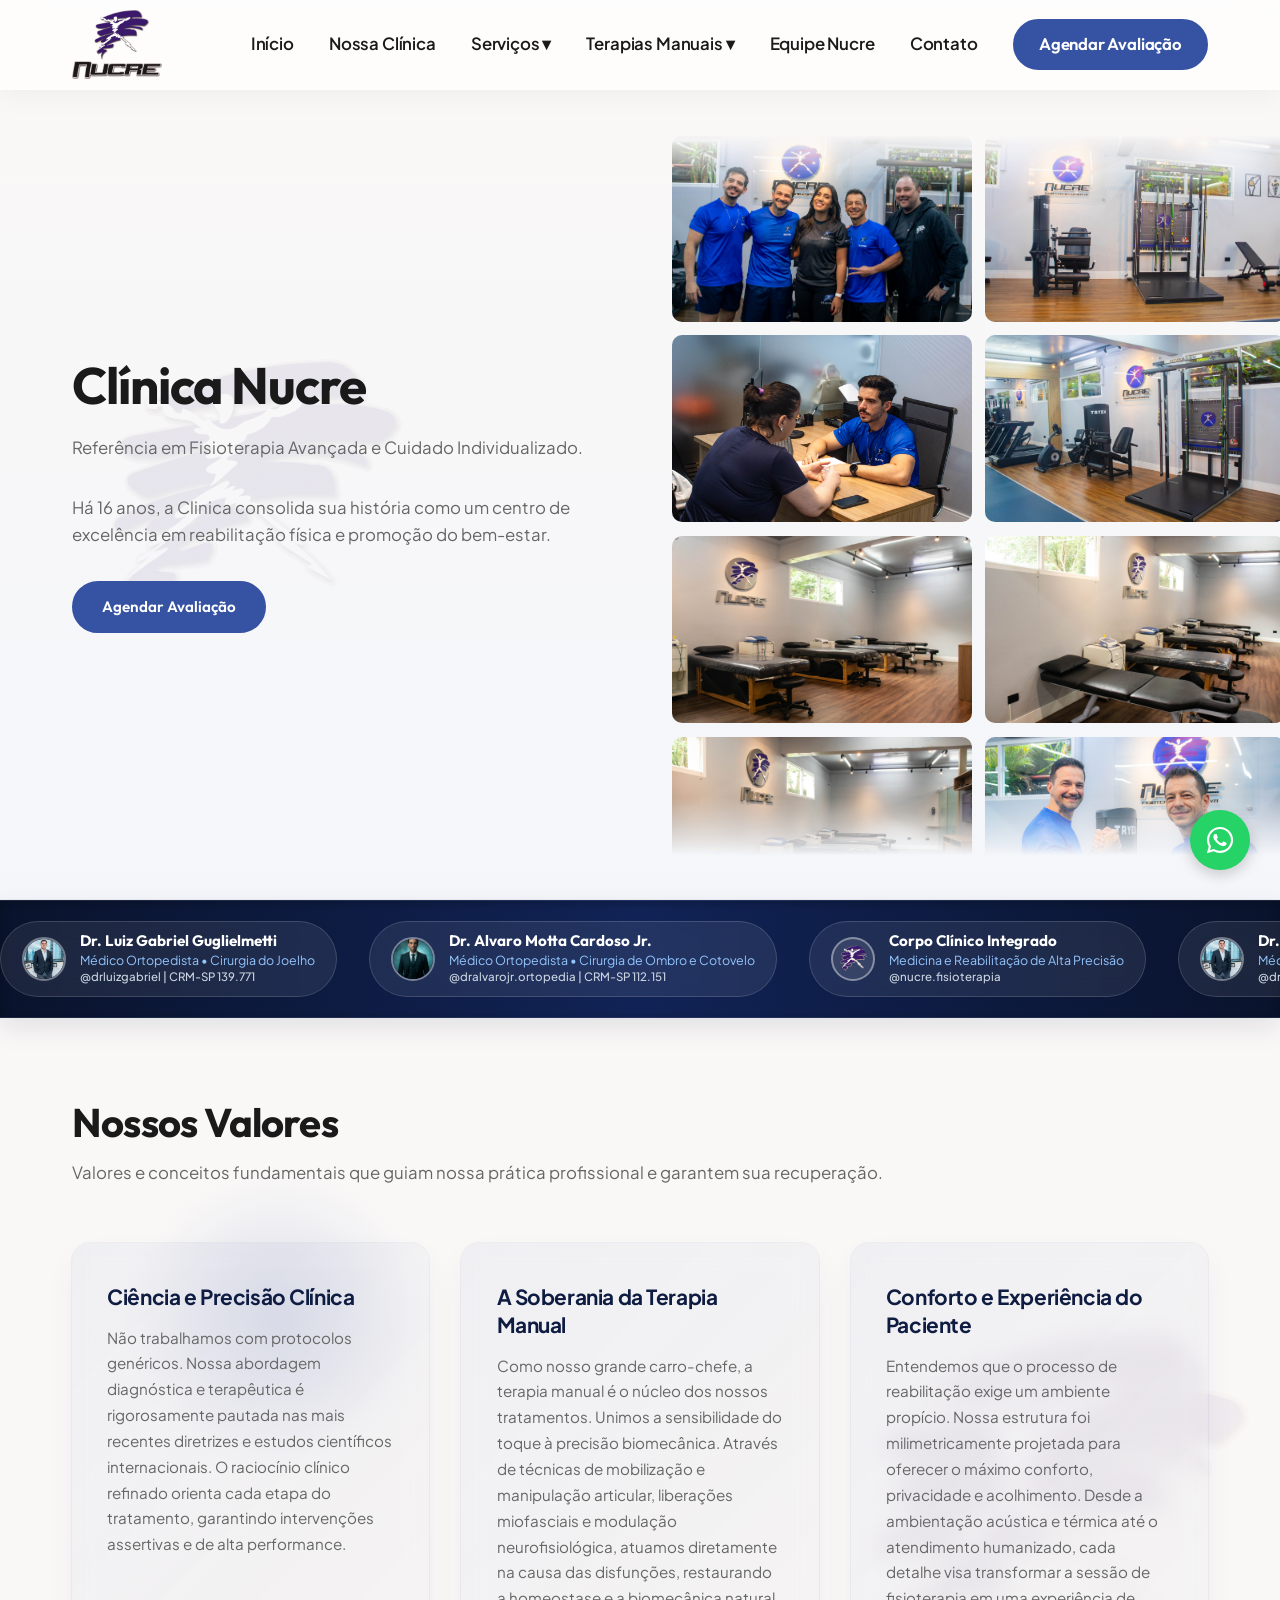
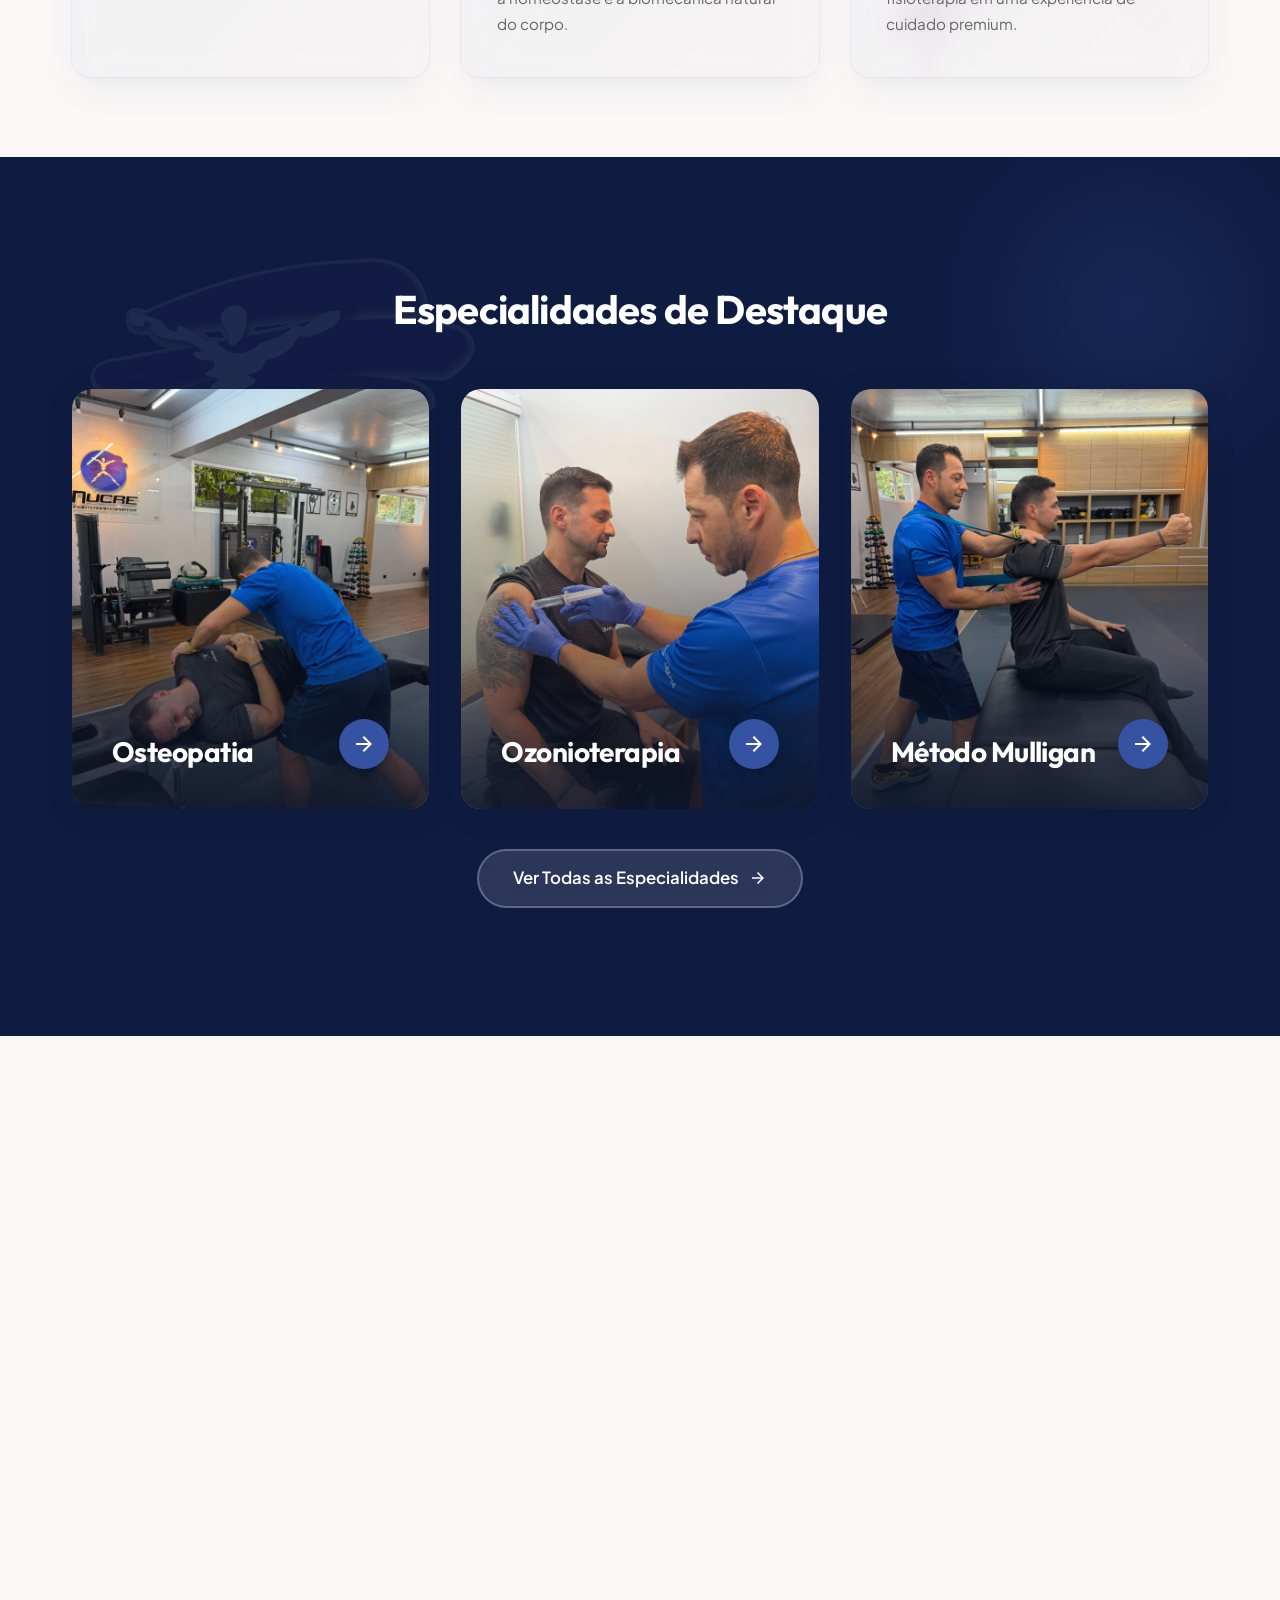
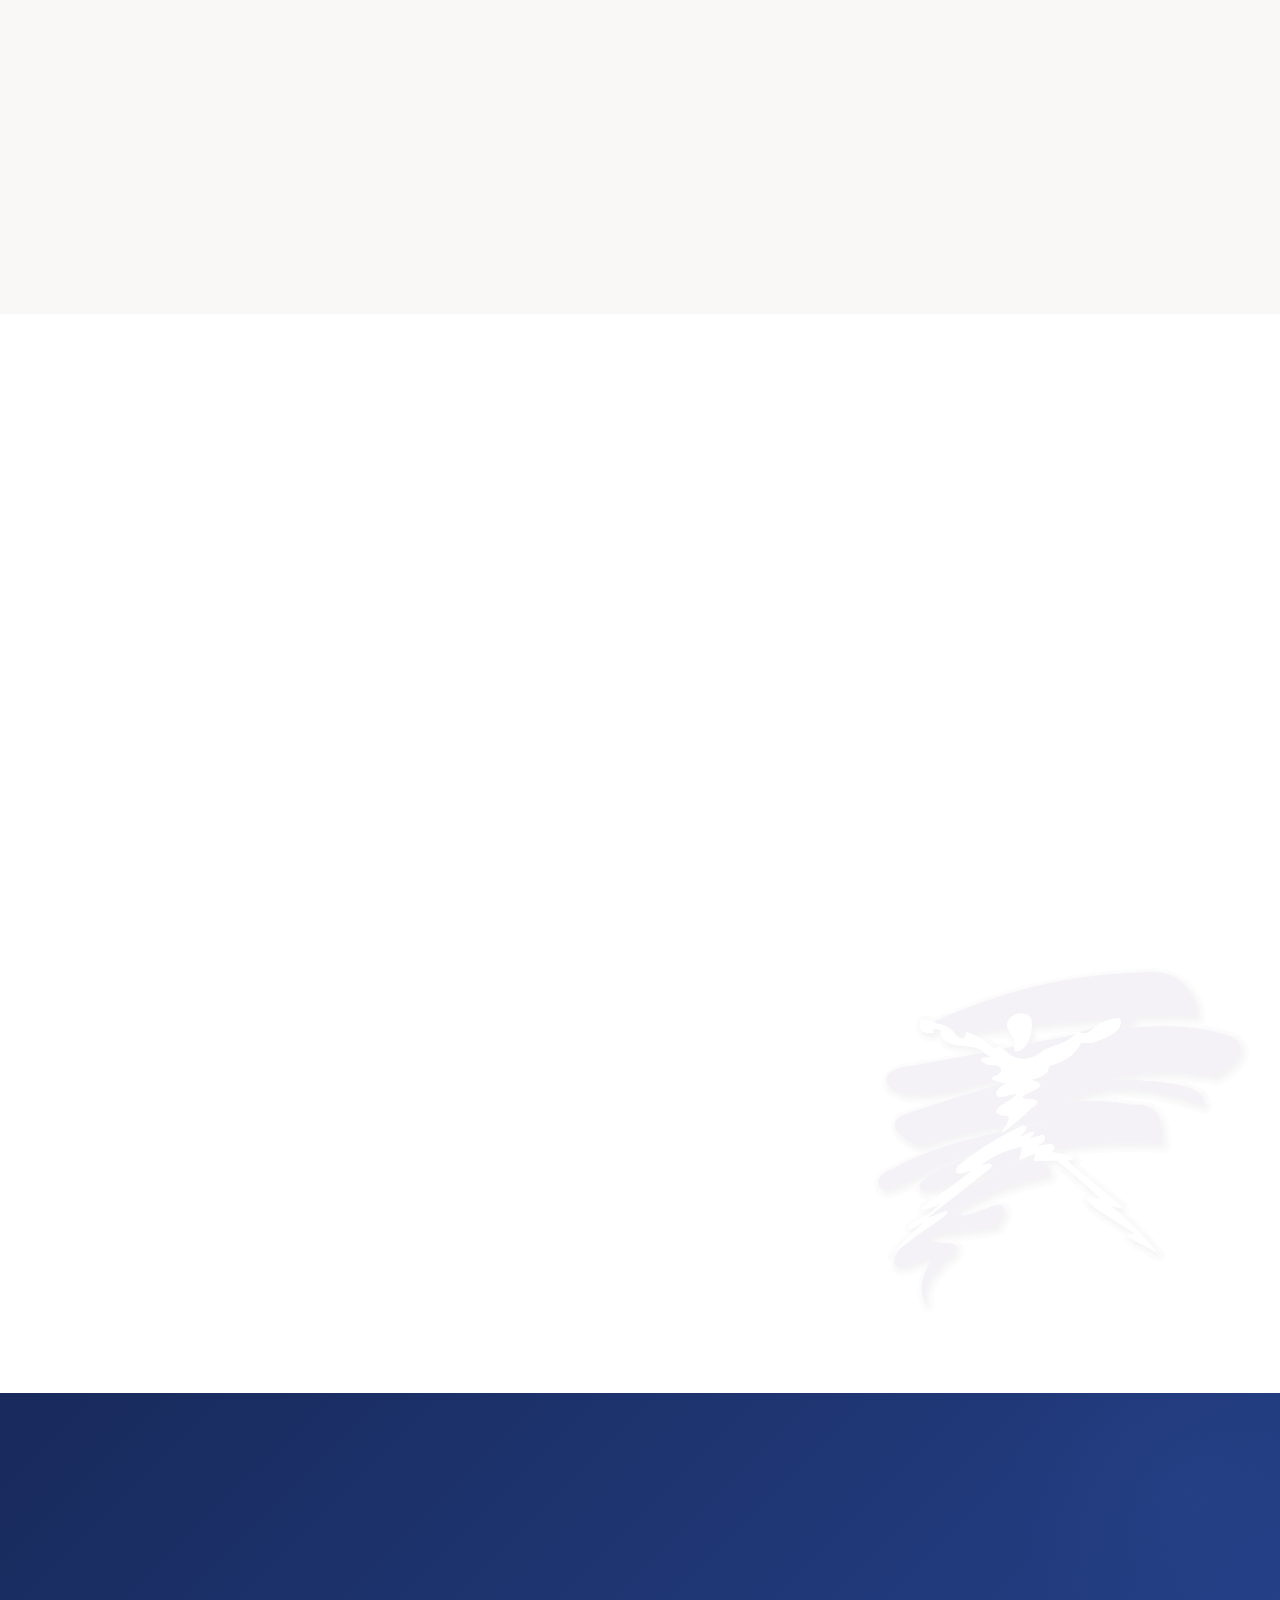
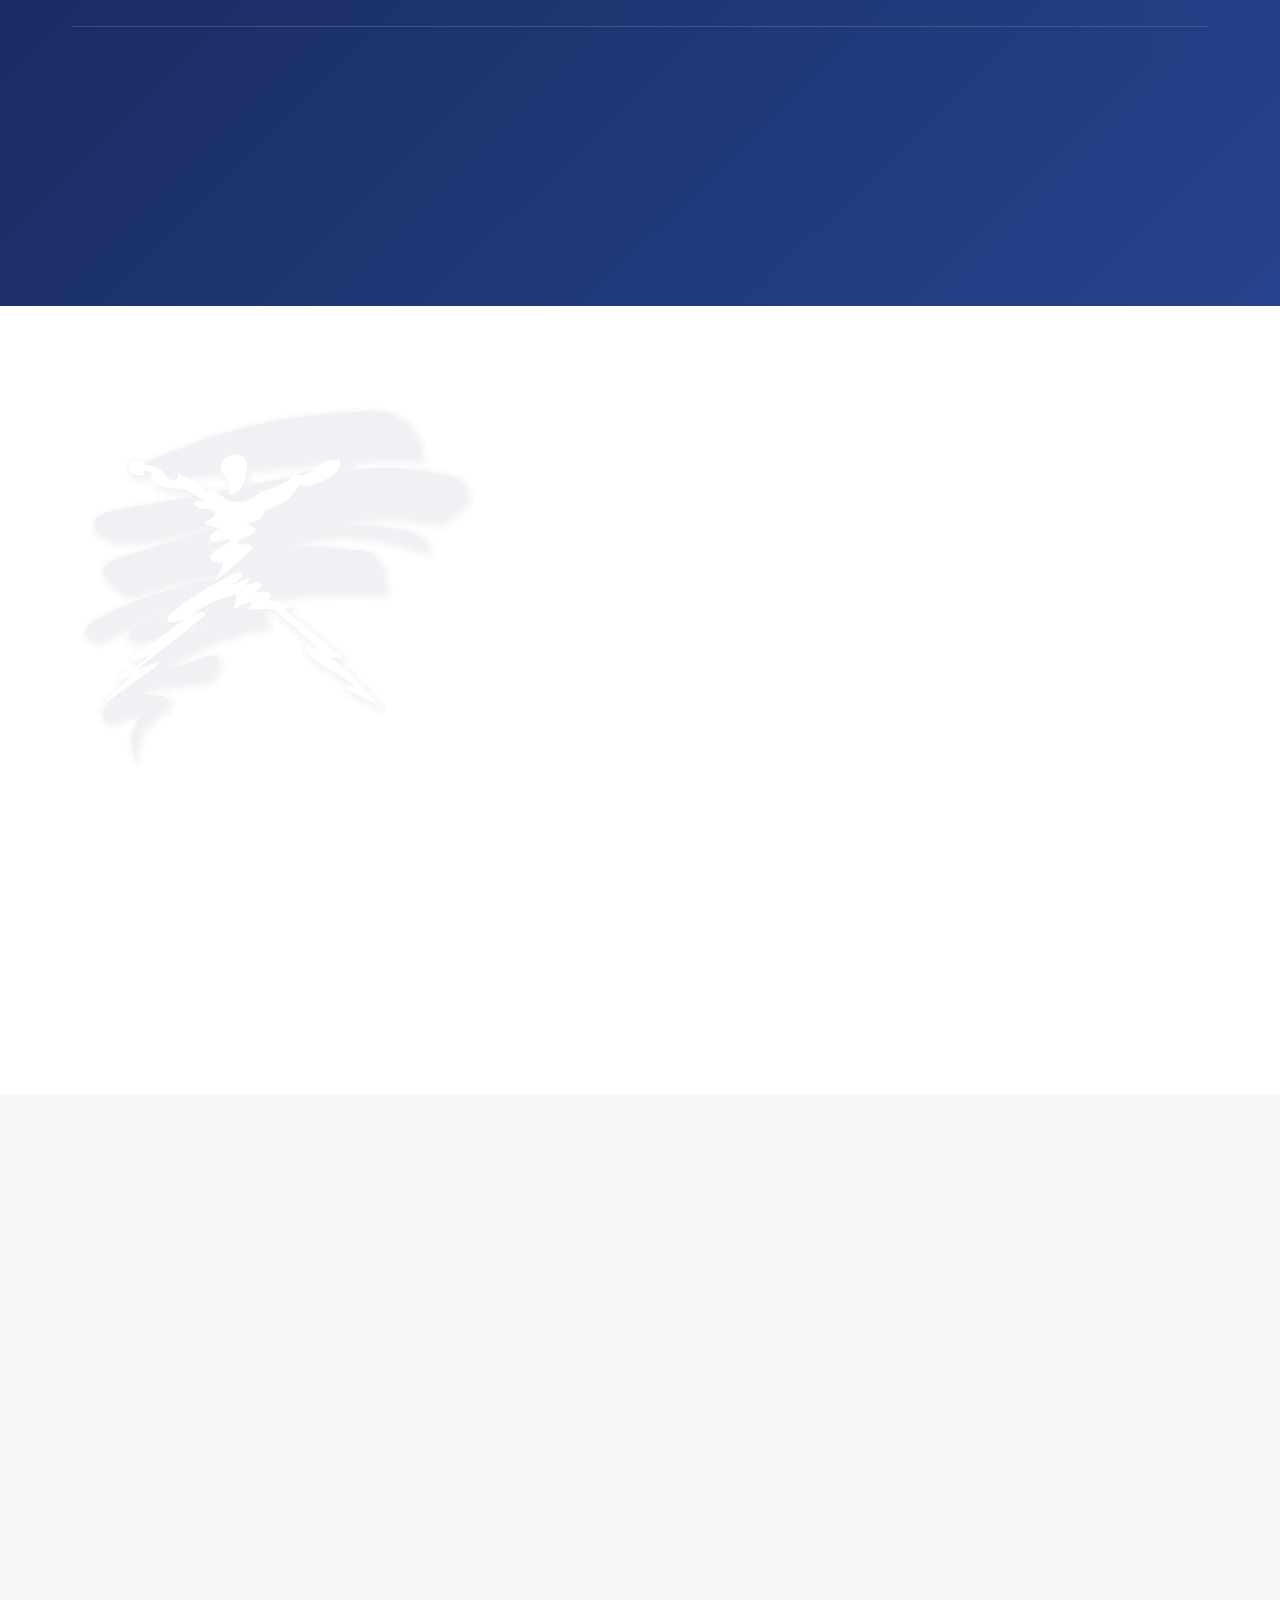
==== commit 0767879f: "feat: add partners ticker, team thumbnails, and updated home-care contact buttons" ====
--- a/index.html
+++ b/index.html
@@ -100,25 +100,80 @@
         </div>
     </section>
 
+    <!-- Faixa Dinâmica de Especialistas & Parceiros -->
+    <div class="partners-ticker">
+        <div class="partners-ticker-track">
+            <!-- Dr. Luiz Gabriel -->
+            <a href="nossa-clinica.html#parceiros" class="partner-ticker-card">
+                <img src="assets/img/partners/dr-luiz-gabriel.png" alt="Dr. Luiz Gabriel Guglielmetti" class="partner-ticker-img">
+                <div class="partner-ticker-info">
+                    <span class="partner-ticker-name">Dr. Luiz Gabriel Guglielmetti</span>
+                    <span class="partner-ticker-specialty">Médico Ortopedista • Cirurgia do Joelho</span>
+                    <span class="partner-ticker-instagram">@drluizgabriel | CRM-SP 139.771</span>
+                </div>
+            </a>
+            <!-- Dr. Alvaro Motta Cardoso Jr. -->
+            <a href="nossa-clinica.html#parceiros" class="partner-ticker-card">
+                <img src="assets/img/partners/dr-alvaro-jr.jpg" alt="Dr. Alvaro Motta Cardoso Jr." class="partner-ticker-img">
+                <div class="partner-ticker-info">
+                    <span class="partner-ticker-name">Dr. Alvaro Motta Cardoso Jr.</span>
+                    <span class="partner-ticker-specialty">Médico Ortopedista • Cirurgia de Ombro e Cotovelo</span>
+                    <span class="partner-ticker-instagram">@dralvarojr.ortopedia | CRM-SP 112.151</span>
+                </div>
+            </a>
+            <!-- Slot Especialistas Parceiros Nucre -->
+            <a href="nossa-clinica.html#parceiros" class="partner-ticker-card">
+                <img src="assets/img/nucre-symbol.png" alt="Nucre Fisioterapia" class="partner-ticker-img" style="background: rgba(255,255,255,0.1); padding: 6px;">
+                <div class="partner-ticker-info">
+                    <span class="partner-ticker-name">Corpo Clínico Integrado</span>
+                    <span class="partner-ticker-specialty">Medicina e Reabilitação de Alta Precisão</span>
+                    <span class="partner-ticker-instagram">@nucre.fisioterapia</span>
+                </div>
+            </a>
+            <!-- Duplicação para loop contínuo infinito -->
+            <a href="nossa-clinica.html#parceiros" class="partner-ticker-card">
+                <img src="assets/img/partners/dr-luiz-gabriel.png" alt="Dr. Luiz Gabriel Guglielmetti" class="partner-ticker-img">
+                <div class="partner-ticker-info">
+                    <span class="partner-ticker-name">Dr. Luiz Gabriel Guglielmetti</span>
+                    <span class="partner-ticker-specialty">Médico Ortopedista • Cirurgia do Joelho</span>
+                    <span class="partner-ticker-instagram">@drluizgabriel | CRM-SP 139.771</span>
+                </div>
+            </a>
+            <a href="nossa-clinica.html#parceiros" class="partner-ticker-card">
+                <img src="assets/img/partners/dr-alvaro-jr.jpg" alt="Dr. Alvaro Motta Cardoso Jr." class="partner-ticker-img">
+                <div class="partner-ticker-info">
+                    <span class="partner-ticker-name">Dr. Alvaro Motta Cardoso Jr.</span>
+                    <span class="partner-ticker-specialty">Médico Ortopedista • Cirurgia de Ombro e Cotovelo</span>
+                    <span class="partner-ticker-instagram">@dralvarojr.ortopedia | CRM-SP 112.151</span>
+                </div>
+            </a>
+            <a href="nossa-clinica.html#parceiros" class="partner-ticker-card">
+                <img src="assets/img/nucre-symbol.png" alt="Nucre Fisioterapia" class="partner-ticker-img" style="background: rgba(255,255,255,0.1); padding: 6px;">
+                <div class="partner-ticker-info">
+                    <span class="partner-ticker-name">Corpo Clínico Integrado</span>
+                    <span class="partner-ticker-specialty">Medicina e Reabilitação de Alta Precisão</span>
+                    <span class="partner-ticker-instagram">@nucre.fisioterapia</span>
+                </div>
+            </a>
+        </div>
+    </div>
+
     <section class="features bg-watermark-nucre">
         <div class="container">
             <div class="features-header reveal">
-                <h2>Nossos Pilares Sólidos</h2>
+                <h2>Nossos Valores</h2>
                 <p>Valores e conceitos fundamentais que guiam nossa prática profissional e garantem sua recuperação.</p>
             </div>
             <div class="features-grid">
                 <article class="feature-item reveal">
-                    <span class="pillar-number-badge">Pilar 01</span>
                     <h3>Ciência e Precisão Clínica</h3>
                     <p>Não trabalhamos com protocolos genéricos. Nossa abordagem diagnóstica e terapêutica é rigorosamente pautada nas mais recentes diretrizes e estudos científicos internacionais. O raciocínio clínico refinado orienta cada etapa do tratamento, garantindo intervenções assertivas e de alta performance.</p>
                 </article>
                 <article class="feature-item reveal delay-1">
-                    <span class="pillar-number-badge">Pilar 02</span>
                     <h3>A Soberania da Terapia Manual</h3>
                     <p>Como nosso grande carro-chefe, a terapia manual é o núcleo dos nossos tratamentos. Unimos a sensibilidade do toque à precisão biomecânica. Através de técnicas de mobilização e manipulação articular, liberações miofasciais e modulação neurofisiológica, atuamos diretamente na causa das disfunções, restaurando a homeostase e a biomecânica natural do corpo.</p>
                 </article>
                 <article class="feature-item reveal delay-2">
-                    <span class="pillar-number-badge">Pilar 03</span>
                     <h3>Conforto e Experiência do Paciente</h3>
                     <p>Entendemos que o processo de reabilitação exige um ambiente propício. Nossa estrutura foi milimetricamente projetada para oferecer o máximo conforto, privacidade e acolhimento. Desde a ambientação acústica e térmica até o atendimento humanizado, cada detalhe visa transformar a sessão de fisioterapia em uma experiência de cuidado premium.</p>
                 </article>
@@ -161,6 +216,13 @@
                         <svg width="20" height="20" viewBox="0 0 24 24" fill="currentColor"><path d="M12 4l-1.41 1.41L16.17 11H4v2h12.17l-5.58 5.59L12 20l8-8z"/></svg>
                     </a>
                 </article>
+            </div>
+
+            <div class="services-cta-wrap reveal delay-3">
+                <a href="servicos.html" class="btn-all-services">
+                    Ver Todas as Especialidades
+                    <svg width="18" height="18" viewBox="0 0 24 24" fill="currentColor"><path d="M12 4l-1.41 1.41L16.17 11H4v2h12.17l-5.58 5.59L12 20l8-8z"/></svg>
+                </a>
             </div>
         </div>
     </section>
@@ -194,7 +256,16 @@
                         <p>Fisioterapia de ponta no conforto da sua residência em Indaiatuba.</p>
                     </div>
                 </div>
-                <a href="contato.html" class="btn btn-primary">Agendar Avaliação Domiciliar</a>
+                <div class="home-care-buttons">
+                    <a href="https://api.whatsapp.com/send?phone=5511973165620&text=Ol%C3%A1!%20Gostaria%20de%20agendar%20Atendimento%20Domiciliar%20em%20S%C3%A3o%20Paulo." target="_blank" rel="noopener noreferrer" class="btn btn-homecare-sp">
+                        <svg width="18" height="18" viewBox="0 0 24 24" fill="currentColor"><path d="M12 2C8.13 2 5 5.13 5 9c0 5.25 7 13 7 13s7-7.75 7-13c0-3.87-3.13-7-7-7zm0 9.5c-1.38 0-2.5-1.12-2.5-2.5s1.12-2.5 2.5-2.5 2.5 1.12 2.5 2.5-1.12 2.5-2.5 2.5z"/></svg>
+                        Agendar atendimento São Paulo - capital
+                    </a>
+                    <a href="https://wa.me/5511924908586?text=Ol%C3%A1!%20Gostaria%20de%20agendar%20Atendimento%20Domiciliar%20em%20Itupeva%20ou%20Indaiatuba." target="_blank" rel="noopener noreferrer" class="btn btn-homecare-interior">
+                        <svg width="18" height="18" viewBox="0 0 24 24" fill="currentColor"><path d="M10 20v-6h4v6h5v-8h3L12 3 2 12h3v8z"/></svg>
+                        Agendar atendimento Itupeva e Indaiatuba
+                    </a>
+                </div>
             </div>
             <div class="home-care-image">
                 <img src="assets/img/fisioterapia-domiciliar-idoso.jpg" alt="Atendimento de Fisioterapia Domiciliar para Idosos Nucre">
@@ -207,18 +278,6 @@
             <div class="team-header reveal">
                 <h2>Conheça os especialistas que cuidam de você</h2>
                 <p>Nossa equipe multidisciplinar é formada por alguns dos melhores fisioterapeutas de São Paulo, altamente capacitados e prontos para guiar sua recuperação.</p>
-            </div>
-
-            <div class="featured-team reveal">
-                <div class="featured-team-img">
-                    <img id="featured-image" src="assets/img/people/elton.jpeg" alt="Elton Pirani - Sócio / Fisioterapeuta Nucre">
-                    <div class="team-badge"><img src="assets/img/logo-nucre.png" alt="Nucre" style="max-width: 55%; object-fit: contain;"></div>
-                </div>
-                <div class="featured-team-info">
-                    <h3 id="featured-name">Elton Pirani</h3>
-                    <p id="featured-role" style="color: var(--primary-blue); font-weight: 600; margin-bottom: 1rem;">Sócio / Fisioterapeuta - CREFITO-3/110812-F</p>
-                    <p id="featured-bio" style="color: var(--text-gray); margin-bottom: 2rem;">Sócio proprietário da Nucre, é graduado pela UNIFENAS e especialista em Fisioterapia Esportiva pelo CETE-UNIFESP. Osteopata pelo IDOT, possui certificação internacional no Método Mulligan e formações em Liberação Miofascial e Bandagens Funcionais. Atua como Coordenador do Projeto Escola de Atletas do Colégio Eduardo Gomes e do Tênis Competitivo no Clube Helvetia.</p>
-                </div>
             </div>
 
             <div class="team-thumbnails reveal">
@@ -227,6 +286,17 @@
                 <img src="assets/img/people/people-3.jpeg" alt="André Pantalena" data-name="André Pantalena" data-role="Fisioterapeuta - CREFITO-3/161567-F" data-bio="Graduado pela UFSCar e especialista em Fisioterapia Esportiva pelo CETE-UNIFESP. Fisioterapeuta da Clínica Nucre e do Projeto Escola de Atletas do Colégio Eduardo Gomes. É responsável pela prevenção de lesões do Tênis Competitivo do Clube Helvetia. Possui formações em Estabilização Lombo-Pélvica, Bandagens Funcionais, Liberação Miofascial e Terapias Manuais." data-image="assets/img/people/people-3.jpeg">
                 <img src="assets/img/people/people-1.jpeg" alt="Fábio Fernandes" data-name="Fábio Fernandes" data-role="Fisioterapeuta - CREFITO-3/204486-F" data-bio="Graduado pela FMU, atua como fisioterapeuta da Clínica Nucre e do Projeto Escola de Atletas do Colégio Eduardo Gomes. Possui formação especializada em Terapias Manuais aplicadas à Ortopedia e Traumatologia (Maitland, Mulligan, Mobilização Neural e Estabilização Segmentar), além de Ventosaterapia, Bandagens e Liberação Miofascial." data-image="assets/img/people/people-1.jpeg">
                 <img src="assets/img/people/people-2.jpeg" alt="Joice Santos" data-name="Joice Santos" data-role="Fisioterapeuta - CREFITO-3/367622-F" data-bio="Graduada pelo Centro Universitário FMABC, possui aprimoramento em Fisioterapia Esportiva pelo CETE/UNIFESP e especialização em Traumatologia, Ortopedia e Esporte pela FMABC. Sua prática clínica foca em reabilitação física através de Terapias Manuais e exercícios terapêuticos personalizados." data-image="assets/img/people/people-2.jpeg">
+            </div>
+
+            <div class="featured-team reveal">
+                <div class="featured-team-img">
+                    <img id="featured-image" src="assets/img/people/elton.jpeg" alt="Elton Pirani - Sócio / Fisioterapeuta Nucre">
+                </div>
+                <div class="featured-team-info">
+                    <h3 id="featured-name">Elton Pirani</h3>
+                    <p id="featured-role" style="color: var(--primary-blue); font-weight: 600; margin-bottom: 1rem;">Sócio / Fisioterapeuta - CREFITO-3/110812-F</p>
+                    <p id="featured-bio" style="color: var(--text-gray); margin-bottom: 2rem;">Sócio proprietário da Nucre, é graduado pela UNIFENAS e especialista em Fisioterapia Esportiva pelo CETE-UNIFESP. Osteopata pelo IDOT, possui certificação internacional no Método Mulligan e formações em Liberação Miofascial e Bandagens Funcionais. Atua como Coordenador do Projeto Escola de Atletas do Colégio Eduardo Gomes e do Tênis Competitivo no Clube Helvetia.</p>
+                </div>
             </div>
         </div>
     </section>
@@ -518,7 +588,6 @@
                 <p>&copy; 2026 Nucre Fisioterapia. Todos os direitos reservados. CNPJ: 11.625.979/0001-00</p>
                 <div class="social-links" style="display: flex; gap: 15px;">
                     <a href="https://www.instagram.com/nucre.fisioterapia/" target="_blank" rel="noopener noreferrer" aria-label="Instagram"><svg width="22" height="22" viewBox="0 0 24 24" fill="currentColor"><path d="M12 2.163c3.204 0 3.584.012 4.85.07 3.252.148 4.771 1.691 4.919 4.919.058 1.265.069 1.645.069 4.849 0 3.205-.012 3.584-.069 4.849-.149 3.225-1.664 4.771-4.919 4.919-1.266.058-1.644.07-4.85.07-3.204 0-3.584-.012-4.849-.07-3.26-.149-4.771-1.699-4.919-4.92-.058-1.265-.07-1.644-.07-4.849 0-3.204.013-3.583.07-4.849.149-3.227 1.664-4.771 4.919-4.919 1.266-.057 1.645-.069 4.849-.069zm0-2.163c-3.259 0-3.667.014-4.947.072-4.358.2-6.78 2.618-6.98 6.98-.059 1.281-.073 1.689-.073 4.948 0 3.259.014 3.668.072 4.948.2 4.358 2.618 6.78 6.98 6.98 1.281.058 1.689.072 4.948.072 3.259 0 3.668-.014 4.948-.072 4.354-.2 6.782-2.618 6.979-6.98.059-1.28.073-1.689.073-4.948 0-3.259-.014-3.667-.072-4.947-.196-4.354-2.617-6.78-6.979-6.98-1.281-.059-1.69-.073-4.949-.073zm0 5.838c-3.403 0-6.162 2.759-6.162 6.162s2.759 6.163 6.162 6.163 6.162-2.759 6.162-6.163c0-3.403-2.759-6.162-6.162-6.162zm0 10.162c-2.209 0-4-1.79-4-4 0-2.209 1.791-4 4-4s4 1.791 4 4c0 2.21-1.791 4-4 4zm6.406-11.845c-.796 0-1.441.645-1.441 1.44s.645 1.44 1.441 1.44c.795 0 1.439-.645 1.439-1.44s-.644-1.44-1.439-1.44z"/></svg></a>
-                    <a href="https://www.facebook.com/nucre.fisioterapia" target="_blank" rel="noopener noreferrer" aria-label="Facebook"><svg width="22" height="22" viewBox="0 0 24 24" fill="currentColor"><path d="M24 12.073c0-6.627-5.373-12-12-12s-12 5.373-12 12c0 5.99 4.388 10.954 10.125 11.854v-8.385H7.078v-3.47h3.047V9.43c0-3.007 1.792-4.669 4.533-4.669 1.312 0 2.686.235 2.686.235v2.953H15.83c-1.491 0-1.956.925-1.956 1.874v2.25h3.328l-.532 3.47h-2.796v8.385C19.612 23.027 24 18.062 24 12.073z"/></svg></a>
                 </div>
             </div>
         </div>
--- a/main.css
+++ b/main.css
@@ -108,22 +108,25 @@
     position: absolute;
     right: -60px;
     bottom: -60px;
-    width: 480px;
-    height: 480px;
+    width: 620px;
+    height: 620px;
     background-image: url('assets/img/nucre-symbol.png');
     background-size: contain;
     background-repeat: no-repeat;
     background-position: center;
-    opacity: 0.045;
+    opacity: 0.055;
     pointer-events: none;
     z-index: 0;
 }
 
 .bg-watermark-left::after {
     right: auto;
-    left: -60px;
+    left: -80px;
     top: -40px;
     bottom: auto;
+    width: 650px;
+    height: 650px;
+    opacity: 0.065;
 }
 
 .bg-watermark-white {
@@ -139,13 +142,13 @@
     position: absolute;
     right: -5%;
     bottom: -10%;
-    width: 480px;
-    height: 480px;
+    width: 600px;
+    height: 600px;
     background-image: url('assets/img/nucre-symbol-white.png');
     background-size: contain;
     background-repeat: no-repeat;
     background-position: center;
-    opacity: 0.05;
+    opacity: 0.06;
     pointer-events: none;
     z-index: 0;
 }
@@ -207,14 +210,15 @@
 
 .nav-links {
     display: flex;
-    gap: 2rem;
+    gap: 2.2rem;
     align-items: center;
 }
 
 .nav-links a {
-    font-weight: 500;
-    font-size: 0.95rem;
+    font-weight: 600;
+    font-size: 1.05rem;
     color: var(--text-dark);
+    letter-spacing: -0.01em;
 }
 
 .nav-links a:hover { color: var(--accent-cyan); }
@@ -367,9 +371,27 @@
 }
 
 .hero-content {
-    flex: 1.05;
-    max-width: 560px;
+    position: relative;
+    flex: 1.2;
+    max-width: 620px;
     z-index: 2;
+}
+
+.hero-content::before {
+    content: '';
+    position: absolute;
+    top: 50%;
+    left: -80px;
+    transform: translateY(-50%);
+    width: 480px;
+    height: 480px;
+    background-image: url('assets/img/nucre-symbol.png');
+    background-size: contain;
+    background-repeat: no-repeat;
+    background-position: center;
+    opacity: 0.08;
+    pointer-events: none;
+    z-index: -1;
 }
 
 .hero-content h1 {
@@ -382,8 +404,8 @@
     color: var(--text-gray);
     margin-bottom: 2rem;
     font-size: 1.05rem;
-    max-width: 540px;
-    line-height: 1.6;
+    max-width: 580px;
+    line-height: 1.65;
 }
 
 .hero-buttons { display: flex; gap: 1rem; }
@@ -408,18 +430,110 @@
    Seção: Hero Home (100vh & Galeria Dupla Animada)
    ========================================= */
 .hero.hero-home {
-    height: 100vh;
-    min-height: 600px;
-    max-height: 100vh;
-    padding-top: 90px;
+    height: calc(100vh - 90px);
+    min-height: 640px;
+    max-height: 860px;
+    padding-top: 0;
     padding-bottom: 0;
     box-sizing: border-box;
     overflow: hidden;
+    display: flex;
+    align-items: center;
+    background: linear-gradient(180deg, #faf8f7 0%, #f4f6fa 100%);
+    border-bottom: 1px solid rgba(15, 28, 66, 0.06);
 }
 
 .hero.hero-home .container {
     height: 100%;
-    max-height: calc(100vh - 120px);
+    max-height: 720px;
+}
+
+/* =========================================
+   Faixa Dinâmica de Especialistas & Parceiros (Ticker)
+   ========================================= */
+.partners-ticker {
+    background: linear-gradient(90deg, #09132c 0%, #112356 50%, #09132c 100%);
+    padding: 1.25rem 0;
+    overflow: hidden;
+    position: relative;
+    border-top: 1px solid rgba(255, 255, 255, 0.08);
+    border-bottom: 1px solid rgba(255, 255, 255, 0.08);
+    box-shadow: inset 0 2px 10px rgba(0, 0, 0, 0.25), 0 10px 25px rgba(15, 28, 66, 0.1);
+    z-index: 5;
+}
+
+.partners-ticker-track {
+    display: flex;
+    gap: 2rem;
+    width: max-content;
+    animation: tickerScroll 32s linear infinite;
+}
+
+.partners-ticker:hover .partners-ticker-track {
+    animation-play-state: paused;
+}
+
+@keyframes tickerScroll {
+    0% { transform: translateX(0); }
+    100% { transform: translateX(-50%); }
+}
+
+.partner-ticker-card {
+    display: inline-flex;
+    align-items: center;
+    gap: 0.9rem;
+    background: rgba(255, 255, 255, 0.08);
+    padding: 0.65rem 1.3rem;
+    border-radius: 50px;
+    border: 1px solid rgba(255, 255, 255, 0.15);
+    backdrop-filter: blur(10px);
+    -webkit-backdrop-filter: blur(10px);
+    color: #ffffff;
+    white-space: nowrap;
+    transition: var(--transition);
+    text-decoration: none;
+}
+
+.partner-ticker-card:hover {
+    background: rgba(255, 255, 255, 0.16);
+    border-color: rgba(255, 255, 255, 0.35);
+    transform: translateY(-2px);
+}
+
+.partner-ticker-img {
+    width: 44px;
+    height: 44px;
+    border-radius: 50%;
+    object-fit: cover;
+    border: 2px solid rgba(255, 255, 255, 0.4);
+    flex-shrink: 0;
+}
+
+.partner-ticker-info {
+    display: flex;
+    flex-direction: column;
+    text-align: left;
+}
+
+.partner-ticker-name {
+    font-family: var(--font-headings);
+    font-size: 0.95rem;
+    font-weight: 700;
+    color: #ffffff;
+    line-height: 1.2;
+}
+
+.partner-ticker-specialty {
+    font-size: 0.78rem;
+    color: #93c5fd;
+    line-height: 1.2;
+    margin-top: 2px;
+}
+
+.partner-ticker-instagram {
+    font-size: 0.72rem;
+    color: #cbd5e1;
+    font-weight: 500;
 }
 
 /* Galeria Dupla Vertical Infinita */
@@ -566,10 +680,10 @@
 }
 
 .features-header p {
-    max-width: 680px;
+    max-width: 1000px;
     color: var(--text-gray);
     font-size: 1.05rem;
-    line-height: 1.6;
+    line-height: 1.65;
 }
 
 .features-grid {
@@ -579,15 +693,15 @@
 }
 
 .feature-item {
-    padding: 2.25rem 2rem;
-    border-radius: var(--border-radius-sm);
+    padding: 2.5rem 2.2rem;
+    border-radius: 18px;
     transition: var(--transition);
-    /* Light Glassmorphism */
-    background: rgba(255, 255, 255, 0.75);
+    /* 3D Glassmorphism Azul Sutil */
+    background: linear-gradient(135deg, rgba(54, 82, 163, 0.05) 0%, rgba(15, 28, 66, 0.02) 100%);
     backdrop-filter: blur(12px);
     -webkit-backdrop-filter: blur(12px);
-    border: 1px solid rgba(255, 255, 255, 0.9);
-    box-shadow: 0 10px 30px 0 rgba(15, 28, 66, 0.05);
+    border: none;
+    box-shadow: 0 15px 35px -5px rgba(15, 28, 66, 0.07), 0 0 0 1px rgba(54, 82, 163, 0.06);
     display: flex;
     flex-direction: column;
     align-items: flex-start;
@@ -595,46 +709,27 @@
 
 .feature-item:hover {
     transform: translateY(-8px);
-    background: #ffffff;
-    border-color: rgba(54, 82, 163, 0.25);
-    box-shadow: 0 20px 40px rgba(15, 28, 66, 0.1);
+    background: linear-gradient(135deg, rgba(54, 82, 163, 0.09) 0%, rgba(15, 28, 66, 0.04) 100%);
+    box-shadow: 0 25px 45px -8px rgba(15, 28, 66, 0.14), 0 0 0 1px rgba(54, 82, 163, 0.12);
 }
 
 .pillar-number-badge {
-    display: inline-flex;
-    align-items: center;
-    padding: 6px 14px;
-    border-radius: 20px;
-    font-size: 0.78rem;
-    font-weight: 700;
-    letter-spacing: 0.06em;
-    text-transform: uppercase;
-    background: rgba(54, 82, 163, 0.08);
-    color: var(--accent-cyan);
-    border: 1px solid rgba(54, 82, 163, 0.18);
-    margin-bottom: 1.25rem;
-    transition: var(--transition);
-}
-
-.feature-item:hover .pillar-number-badge {
-    background: var(--accent-cyan);
-    color: #ffffff;
-    border-color: var(--accent-cyan);
+    display: none !important;
 }
 
 .feature-item h3 {
     font-family: var(--font-body);
     font-weight: 700;
-    font-size: 1.25rem;
+    font-size: 1.3rem;
     margin-bottom: 0.85rem;
     color: var(--primary-blue);
     line-height: 1.35;
 }
 
 .feature-item p {
-    font-size: 0.92rem;
+    font-size: 0.95rem;
     color: var(--text-gray);
-    line-height: 1.65;
+    line-height: 1.7;
 }
 
 /* =========================================
@@ -665,7 +760,7 @@
 .services h2 {
     color: var(--text-light);
     font-size: 2.5rem;
-    margin-bottom: 4rem;
+    margin-bottom: 3.5rem;
 }
 
 .services-grid {
@@ -673,9 +768,41 @@
     grid-template-columns: repeat(3, 1fr);
     gap: 2rem;
     text-align: left;
-    margin-bottom: 3rem;
+    margin-bottom: 2.5rem;
     position: relative;
     z-index: 2;
+}
+
+.services-cta-wrap {
+    display: flex;
+    justify-content: center;
+    align-items: center;
+    margin-top: 2rem;
+    position: relative;
+    z-index: 3;
+}
+
+.btn-all-services {
+    display: inline-flex;
+    align-items: center;
+    gap: 10px;
+    padding: 14px 34px;
+    background: rgba(255, 255, 255, 0.12);
+    border: 2px solid rgba(255, 255, 255, 0.25);
+    color: #ffffff !important;
+    border-radius: 50px;
+    font-size: 1.05rem;
+    font-weight: 600;
+    backdrop-filter: blur(12px);
+    transition: var(--transition);
+}
+
+.btn-all-services:hover {
+    background: #ffffff;
+    color: var(--primary-blue) !important;
+    border-color: #ffffff;
+    transform: translateY(-3px);
+    box-shadow: 0 10px 30px rgba(255, 255, 255, 0.25);
 }
 
 .service-card {
@@ -773,21 +900,71 @@
 /* =========================================
    Seção: Detalhes do Serviço (Interno)
    ========================================= */
+.service-detail-hero {
+    display: flex;
+    align-items: stretch;
+    gap: 3.5rem;
+    margin-bottom: 4rem;
+}
+
+.service-detail-info {
+    flex: 1.2;
+    background: #f0f6fc;
+    padding: 2.5rem;
+    border-radius: 20px;
+    border-left: 5px solid var(--accent-cyan);
+    box-shadow: 0 10px 30px rgba(15, 28, 66, 0.04);
+}
+
+.service-detail-info h2 {
+    font-size: 2.4rem;
+    color: var(--primary-blue);
+    margin-bottom: 1.2rem;
+}
+
+.service-detail-info p {
+    color: #334155;
+    font-size: 1.05rem;
+    line-height: 1.75;
+    margin-bottom: 2rem;
+}
+
+.service-detail-img-wrap {
+    flex: 0.8;
+    border-radius: 20px;
+    overflow: hidden;
+    box-shadow: 0 15px 35px rgba(0, 0, 0, 0.08);
+}
+
+.service-detail-img-wrap img {
+    width: 100%;
+    height: 100%;
+    object-fit: cover;
+    min-height: 380px;
+}
+
 .benefits-list {
     display: flex;
     flex-direction: column;
-    gap: 1.2rem;
+    gap: 1rem;
 }
 
 .benefits-list li {
     display: flex;
     align-items: center;
     gap: 1rem;
-    font-size: 1.05rem;
+    font-size: 1rem;
     color: var(--text-dark);
-    padding: 15px;
-    background-color: var(--bg-light);
-    border-radius: var(--border-radius-sm);
+    padding: 16px 20px;
+    background-color: #f0f6fc;
+    border-radius: 12px;
+    border: 1px solid rgba(54, 82, 163, 0.1);
+    transition: var(--transition);
+}
+
+.benefits-list li:hover {
+    background-color: #e4eef9;
+    transform: translateX(4px);
 }
 
 .benefits-list li::before {
@@ -849,102 +1026,41 @@
 .team {
     padding: 6rem 0;
     background-color: #ffffff;
-}
-
-.team-header { margin-bottom: 3rem; }
-.team-header h2 { font-size: 2.5rem; margin-bottom: 1rem; }
-.team-header p { color: var(--text-gray); max-width: 600px; }
-
-.team-tabs {
-    display: flex;
-    gap: 2rem;
-    border-bottom: 1px solid #eee;
-    margin-bottom: 3rem;
-    padding-bottom: 1rem;
-    overflow-x: auto;
-}
-
-.team-tabs button {
-    background: none;
-    border: none;
-    font-size: 1rem;
+    position: relative;
+    overflow: hidden;
+}
+
+.team-header {
+    margin-bottom: 2.5rem;
+}
+
+.team-header h2 {
+    font-size: 2.5rem;
+    margin-bottom: 1rem;
+    color: var(--primary-blue);
+}
+
+.team-header p {
     color: var(--text-gray);
-    cursor: pointer;
-    font-family: var(--font-body);
-    transition: var(--transition);
-    white-space: nowrap;
-}
-
-.team-tabs button.active {
-    color: var(--primary-blue);
-    font-weight: 600;
-    border-bottom: 3px solid var(--accent-cyan);
-    padding-bottom: 1rem;
-    margin-bottom: -1rem;
-}
-
-.featured-team-info,
-.featured-team-img img {
-    transition: opacity 0.25s ease-in-out, transform 0.25s ease-in-out;
-}
-
-.fade-out-down {
-    opacity: 0 !important;
-    transform: translateY(10px);
-}
-
-.featured-team {
-    display: flex;
-    gap: 3rem;
-    align-items: center;
-    margin-bottom: 2rem;
-}
-
-.featured-team-img { flex: 1; position: relative; }
-.featured-team-img img { 
-    border-radius: var(--border-radius-md); 
-    width: 100%; 
-    height: auto;
-    max-height: 550px;
-    aspect-ratio: 3 / 4;
-    object-fit: cover;
-    object-position: center 20%;
-}
-
-.team-badge {
-    position: absolute;
-    bottom: -20px;
-    left: -20px;
-    background-color: var(--accent-cyan);
-    color: #ffffff;
-    width: 80px;
-    height: 80px;
-    border-radius: 50%;
-    display: flex;
-    align-items: center;
-    justify-content: center;
-    font-weight: bold;
-    font-size: 2.5rem;
-    font-family: var(--font-headings);
-    box-shadow: 0 10px 20px rgba(54, 82, 163, 0.4);
-}
-
-.featured-team-info { flex: 1; }
-.featured-team-info h3 { font-size: 2.5rem; margin-bottom: 0.5rem; color: var(--primary-blue); }
+    max-width: 900px;
+    font-size: 1.05rem;
+    line-height: 1.6;
+}
 
 .team-thumbnails {
     display: flex;
-    justify-content: center;
-    align-items: center;
-    gap: 1.5rem;
+    justify-content: flex-start;
+    align-items: center;
+    gap: 1.25rem;
     flex-wrap: wrap;
-    margin-top: 2.5rem;
+    margin-top: 0;
+    margin-bottom: 2.5rem;
 }
 
 .team-thumbnails img {
-    border-radius: 50%;
-    width: 110px;
-    height: 110px;
+    border-radius: 16px;
+    width: 95px;
+    height: 95px;
     aspect-ratio: 1 / 1;
     object-fit: cover;
     object-position: center 15%;
@@ -956,9 +1072,120 @@
 
 .team-thumbnails img:hover,
 .team-thumbnails img.active {
-    transform: scale(1.08);
-    box-shadow: 0 8px 25px rgba(54, 82, 163, 0.3);
+    transform: translateY(-4px) scale(1.05);
+    box-shadow: 0 10px 25px rgba(54, 82, 163, 0.25);
     border-color: var(--accent-cyan);
+}
+
+.featured-team-info,
+.featured-team-img img {
+    transition: opacity 0.25s ease-in-out, transform 0.25s ease-in-out;
+}
+
+.fade-out-down {
+    opacity: 0 !important;
+    transform: translateY(10px);
+}
+
+.featured-team {
+    display: flex;
+    gap: 3.5rem;
+    align-items: center;
+    margin-bottom: 2rem;
+    background: #f8fafc;
+    padding: 2.5rem;
+    border-radius: 24px;
+    border: 1px solid rgba(15, 28, 66, 0.05);
+    box-shadow: 0 10px 30px rgba(15, 28, 66, 0.03);
+}
+
+.featured-team-img { flex: 0.9; position: relative; }
+.featured-team-img img { 
+    border-radius: 20px; 
+    width: 100%; 
+    height: auto;
+    max-height: 480px;
+    aspect-ratio: 3 / 4;
+    object-fit: cover;
+    object-position: center 20%;
+    box-shadow: 0 15px 35px rgba(0,0,0,0.1);
+}
+
+.team-badge {
+    display: none !important;
+}
+
+.featured-team-info { flex: 1.1; }
+.featured-team-info h3 { font-size: 2.3rem; margin-bottom: 0.5rem; color: var(--primary-blue); }
+
+/* Grid Individual para Equipe.html */
+.team-members-grid {
+    display: grid;
+    grid-template-columns: repeat(auto-fit, minmax(340px, 1fr));
+    gap: 2.5rem;
+    margin-top: 3rem;
+}
+
+.team-member-card {
+    background: #ffffff;
+    border-radius: 20px;
+    border: 1px solid rgba(15, 28, 66, 0.08);
+    box-shadow: 0 10px 30px rgba(15, 28, 66, 0.04);
+    overflow: hidden;
+    display: flex;
+    flex-direction: column;
+    transition: var(--transition);
+}
+
+.team-member-card:hover {
+    transform: translateY(-6px);
+    box-shadow: 0 20px 40px rgba(15, 28, 66, 0.09);
+    border-color: rgba(54, 82, 163, 0.2);
+}
+
+.team-member-card-img {
+    height: 320px;
+    width: 100%;
+    overflow: hidden;
+    background: #e2e8f0;
+}
+
+.team-member-card-img img {
+    width: 100%;
+    height: 100%;
+    object-fit: cover;
+    object-position: center 15%;
+    transition: transform 0.5s ease;
+}
+
+.team-member-card:hover .team-member-card-img img {
+    transform: scale(1.04);
+}
+
+.team-member-card-body {
+    padding: 2rem;
+    display: flex;
+    flex-direction: column;
+    flex-grow: 1;
+}
+
+.team-member-card-body h3 {
+    font-size: 1.6rem;
+    color: var(--primary-blue);
+    margin-bottom: 0.35rem;
+}
+
+.team-member-card-role {
+    font-size: 0.95rem;
+    color: var(--accent-cyan);
+    font-weight: 600;
+    margin-bottom: 1rem;
+}
+
+.team-member-card-bio {
+    font-size: 0.92rem;
+    color: var(--text-gray);
+    line-height: 1.65;
 }
 
 /* =========================================
@@ -1539,7 +1766,7 @@
 .footer {
     background-color: var(--primary-blue);
     color: #d1d8ec;
-    padding: 4rem 0 2rem;
+    padding: 2.5rem 0 1.5rem;
     font-size: 0.9rem;
 }
 
@@ -1547,15 +1774,15 @@
     display: flex;
     justify-content: space-between;
     border-bottom: 1px solid rgba(255,255,255,0.1);
-    padding-bottom: 3rem;
-    margin-bottom: 2rem;
+    padding-bottom: 1.8rem;
+    margin-bottom: 1.5rem;
 }
 
 .footer-logo {
     font-family: var(--font-headings);
     font-size: 2.5rem;
     color: white;
-    margin-bottom: 1rem;
+    margin-bottom: 0.75rem;
     display: flex;
     align-items: center;
     gap: 8px;
@@ -1587,8 +1814,8 @@
    Atendimento Domiciliar (Home Care) Section
    ========================================= */
 .home-care {
-    padding: 8rem 0;
-    background: linear-gradient(135deg, #1b2f6b 0%, #2b4999 100%);
+    padding: 7rem 0;
+    background: linear-gradient(135deg, #12214d 0%, #1e3a7a 100%);
     color: var(--text-light);
     border-top: none;
     position: relative;
@@ -1647,41 +1874,98 @@
 }
 
 .region-card {
-    background: rgba(255, 255, 255, 0.08);
-    padding: 1.5rem;
-    border-radius: var(--border-radius-sm);
-    box-shadow: 0 10px 30px rgba(0,0,0,0.15);
-    border: 1px solid rgba(255, 255, 255, 0.15);
-    backdrop-filter: blur(10px);
-    -webkit-backdrop-filter: blur(10px);
-    transition: transform 0.3s ease, box-shadow 0.3s ease, background-color 0.3s ease, border-color 0.3s ease;
+    background: rgba(255, 255, 255, 0.1);
+    padding: 1.6rem 1.4rem;
+    border-radius: 16px;
+    box-shadow: 0 10px 30px rgba(0,0,0,0.2);
+    border: 1px solid rgba(255, 255, 255, 0.25);
+    backdrop-filter: blur(12px);
+    -webkit-backdrop-filter: blur(12px);
+    transition: var(--transition);
 }
 
 .region-card:hover {
-    transform: translateY(-5px);
-    background: rgba(255, 255, 255, 0.15);
-    border-color: #ffffff;
-    box-shadow: 0 15px 35px rgba(0,0,0,0.25);
+    transform: translateY(-6px);
+    background: rgba(255, 255, 255, 0.18);
+    border-color: #38bdf8;
+    box-shadow: 0 15px 35px rgba(56, 189, 248, 0.25);
 }
 
 .region-icon {
-    font-size: 1.5rem;
-    display: block;
-    margin-bottom: 0.5rem;
-    color: #ffffff;
+    width: 40px;
+    height: 40px;
+    border-radius: 50%;
+    background: rgba(56, 189, 248, 0.2);
+    display: flex;
+    align-items: center;
+    justify-content: center;
+    margin-bottom: 0.85rem;
+    color: #38bdf8;
 }
 
 .region-card h4 {
-    font-size: 1.1rem;
+    font-size: 1.15rem;
     color: #ffffff;
     margin-bottom: 0.5rem;
+    font-weight: 700;
 }
 
 .region-card p {
     font-size: 0.9rem;
-    line-height: 1.5;
+    line-height: 1.55;
     margin-bottom: 0;
-    color: #cbd5e1;
+    color: #e2e8f0;
+}
+
+.home-care-buttons {
+    display: flex;
+    flex-wrap: wrap;
+    gap: 1rem;
+    margin-top: 1.5rem;
+}
+
+.btn-homecare-sp {
+    display: inline-flex;
+    align-items: center;
+    gap: 8px;
+    background: #ffffff;
+    color: #0f1c42 !important;
+    border: 2px solid #ffffff;
+    font-weight: 700;
+    padding: 13px 22px;
+    border-radius: 50px;
+    font-size: 0.95rem;
+    transition: var(--transition);
+}
+
+.btn-homecare-sp:hover {
+    background: #e2e8f0;
+    border-color: #e2e8f0;
+    color: #0f1c42 !important;
+    transform: translateY(-3px);
+    box-shadow: 0 10px 25px rgba(255, 255, 255, 0.35);
+}
+
+.btn-homecare-interior {
+    display: inline-flex;
+    align-items: center;
+    gap: 8px;
+    background: #38bdf8;
+    color: #09132c !important;
+    border: 2px solid #38bdf8;
+    font-weight: 700;
+    padding: 13px 22px;
+    border-radius: 50px;
+    font-size: 0.95rem;
+    transition: var(--transition);
+}
+
+.btn-homecare-interior:hover {
+    background: #7dd3fc;
+    border-color: #7dd3fc;
+    color: #09132c !important;
+    transform: translateY(-3px);
+    box-shadow: 0 10px 25px rgba(56, 189, 248, 0.4);
 }
 
 .home-care-image {
@@ -1691,7 +1975,7 @@
 .home-care-image img {
     width: 100%;
     border-radius: var(--border-radius-md);
-    box-shadow: 0 20px 40px rgba(0,0,0,0.1);
+    box-shadow: 0 20px 40px rgba(0,0,0,0.2);
     object-fit: cover;
     height: 480px;
 }
@@ -1860,6 +2144,134 @@
 .btn-option-text span {
     color: var(--text-gray);
     font-size: 0.8rem;
+}
+
+/* =========================================
+   Página de Contato
+   ========================================= */
+.contact-hero {
+    padding-top: 8rem;
+    padding-bottom: 6rem;
+    position: relative;
+    overflow: hidden;
+}
+
+.contact-container {
+    display: flex;
+    align-items: flex-start;
+    gap: 4rem;
+}
+
+.contact-info-col {
+    flex: 1.1;
+}
+
+.contact-info-col h1 {
+    font-size: 3rem;
+    color: var(--primary-blue);
+    margin-bottom: 1.2rem;
+    line-height: 1.15;
+}
+
+.contact-info-col > p {
+    color: var(--text-gray);
+    font-size: 1.1rem;
+    line-height: 1.7;
+    margin-bottom: 2.5rem;
+}
+
+.contact-channels {
+    display: flex;
+    flex-direction: column;
+    gap: 1.25rem;
+    margin-bottom: 2.5rem;
+}
+
+.contact-channel-card {
+    background: #ffffff;
+    padding: 1.4rem 1.6rem;
+    border-radius: 16px;
+    border: 1px solid rgba(15, 28, 66, 0.08);
+    box-shadow: 0 10px 25px rgba(15, 28, 66, 0.04);
+    display: flex;
+    align-items: center;
+    justify-content: space-between;
+    gap: 1rem;
+    transition: var(--transition);
+}
+
+.contact-channel-card:hover {
+    transform: translateY(-3px);
+    box-shadow: 0 15px 30px rgba(54, 82, 163, 0.12);
+    border-color: rgba(54, 82, 163, 0.25);
+}
+
+.contact-channel-details h4 {
+    font-size: 1.15rem;
+    color: var(--primary-blue);
+    margin-bottom: 0.25rem;
+}
+
+.contact-channel-details p {
+    font-size: 0.9rem;
+    color: var(--text-gray);
+    margin: 0;
+}
+
+.contact-form-wrapper {
+    flex: 0.95;
+    background: #ffffff;
+    padding: 2.75rem 2.5rem;
+    border-radius: 24px;
+    border: 1px solid rgba(15, 28, 66, 0.08);
+    box-shadow: 0 20px 45px rgba(15, 28, 66, 0.08);
+}
+
+.contact-form-wrapper h2 {
+    font-size: 2rem;
+    color: var(--primary-blue);
+    margin-bottom: 0.5rem;
+}
+
+.contact-form-wrapper p {
+    color: var(--text-gray);
+    margin-bottom: 1.75rem;
+    font-size: 0.95rem;
+}
+
+.contact-form-wrapper form {
+    display: flex;
+    flex-direction: column;
+    gap: 1rem;
+}
+
+.contact-input {
+    padding: 14px 16px;
+    border: 1.5px solid #e2e8f0;
+    border-radius: 10px;
+    font-family: inherit;
+    font-size: 0.98rem;
+    color: var(--text-dark);
+    background-color: #f8fafc;
+    transition: var(--transition);
+    width: 100%;
+    box-sizing: border-box;
+}
+
+.contact-input:focus {
+    outline: none;
+    border-color: var(--accent-cyan);
+    background-color: #ffffff;
+    box-shadow: 0 0 0 4px rgba(54, 82, 163, 0.1);
+}
+
+.contact-submit-btn {
+    width: 100%;
+    padding: 16px;
+    font-size: 1.05rem;
+    font-weight: 700;
+    margin-top: 0.5rem;
+    border-radius: 12px;
 }
 
 /* =========================================
@@ -2384,6 +2796,36 @@
     .features-grid, .services-grid, .stats-grid { grid-template-columns: 1fr; }
     .footer-top { flex-direction: column; gap: 2rem; }
 
+    .home-care .container {
+        flex-direction: column !important;
+        gap: 2.5rem !important;
+    }
+    .home-care-regions {
+        grid-template-columns: 1fr !important;
+    }
+    .home-care-buttons {
+        flex-direction: column !important;
+        width: 100% !important;
+    }
+    .home-care-buttons .btn {
+        width: 100% !important;
+        justify-content: center !important;
+    }
+    .contact-container {
+        flex-direction: column !important;
+        gap: 3rem !important;
+    }
+    .contact-form-wrapper {
+        padding: 2rem 1.5rem !important;
+        width: 100% !important;
+        box-sizing: border-box !important;
+    }
+    .featured-team {
+        flex-direction: column !important;
+        padding: 1.75rem !important;
+        gap: 2rem !important;
+    }
+
     /* WhatsApp Widget Mobile Responsivo */
     .whatsapp-widget {
         bottom: 20px;
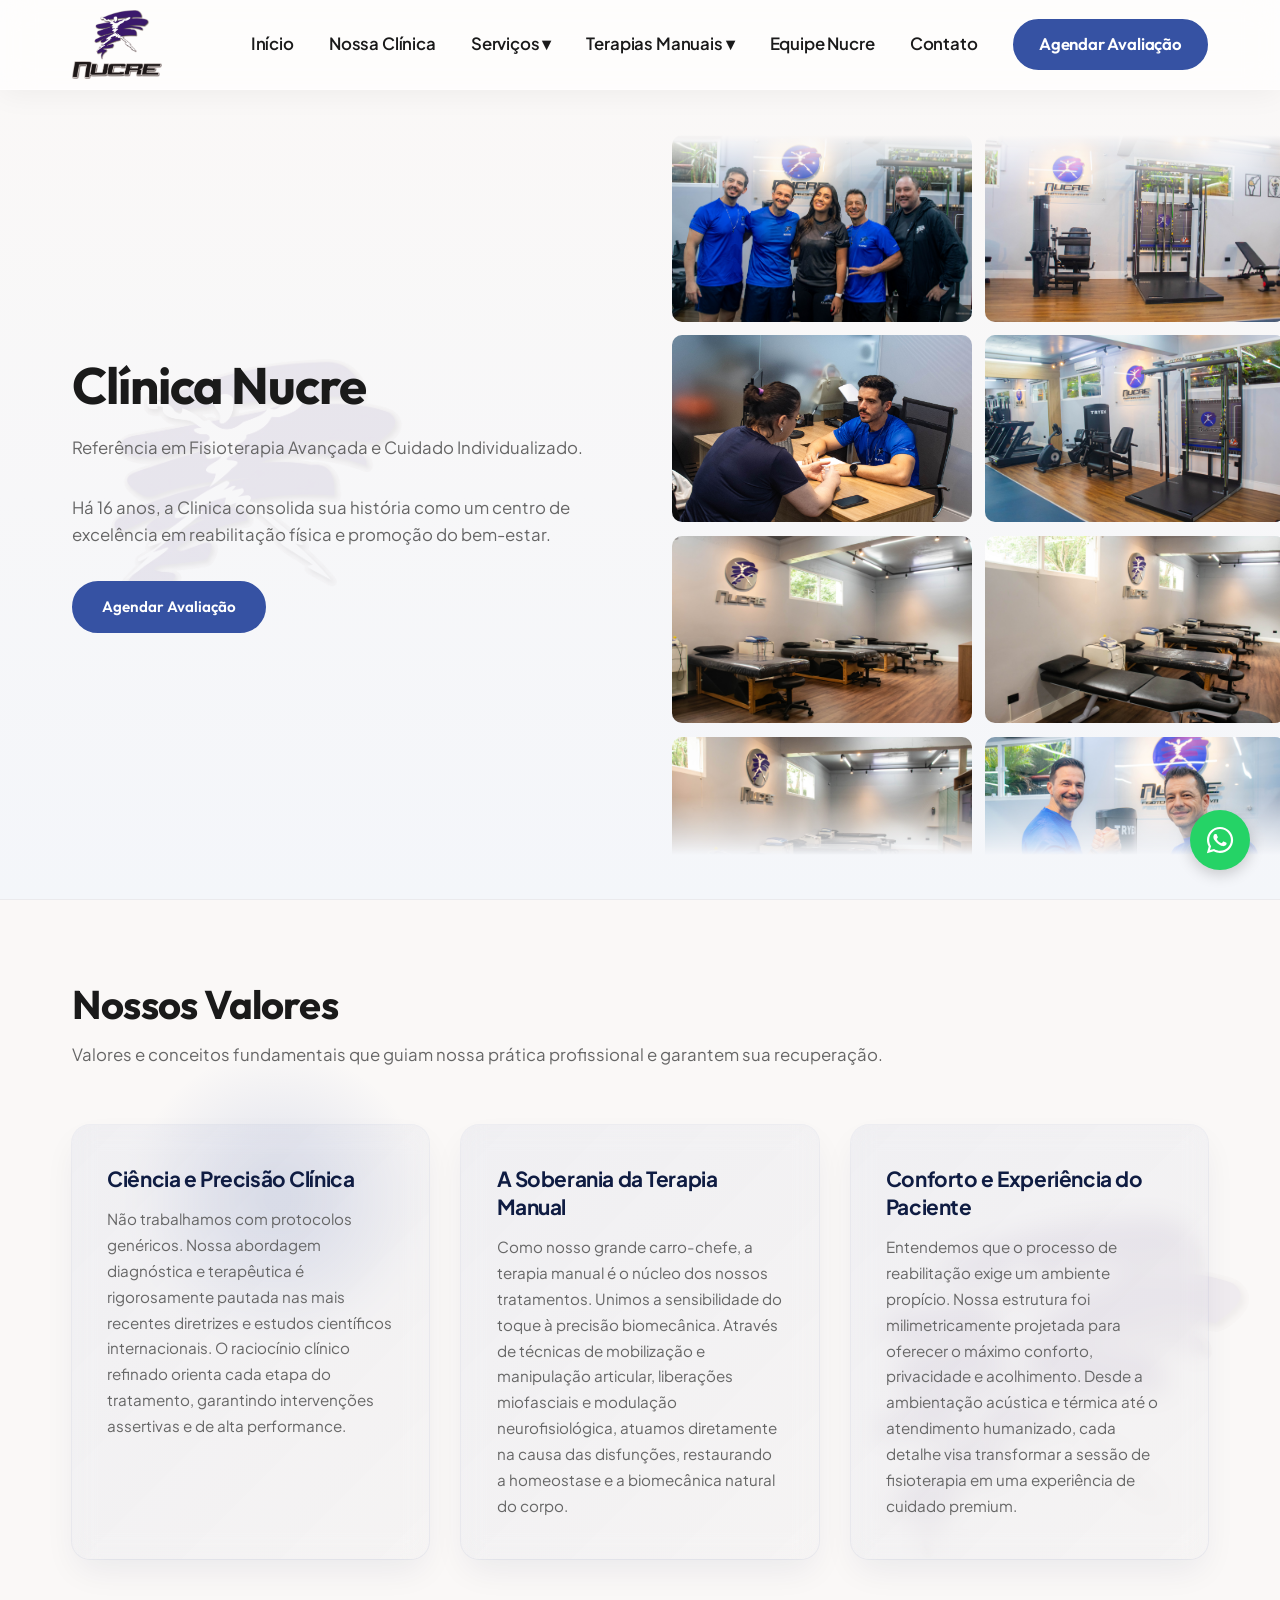
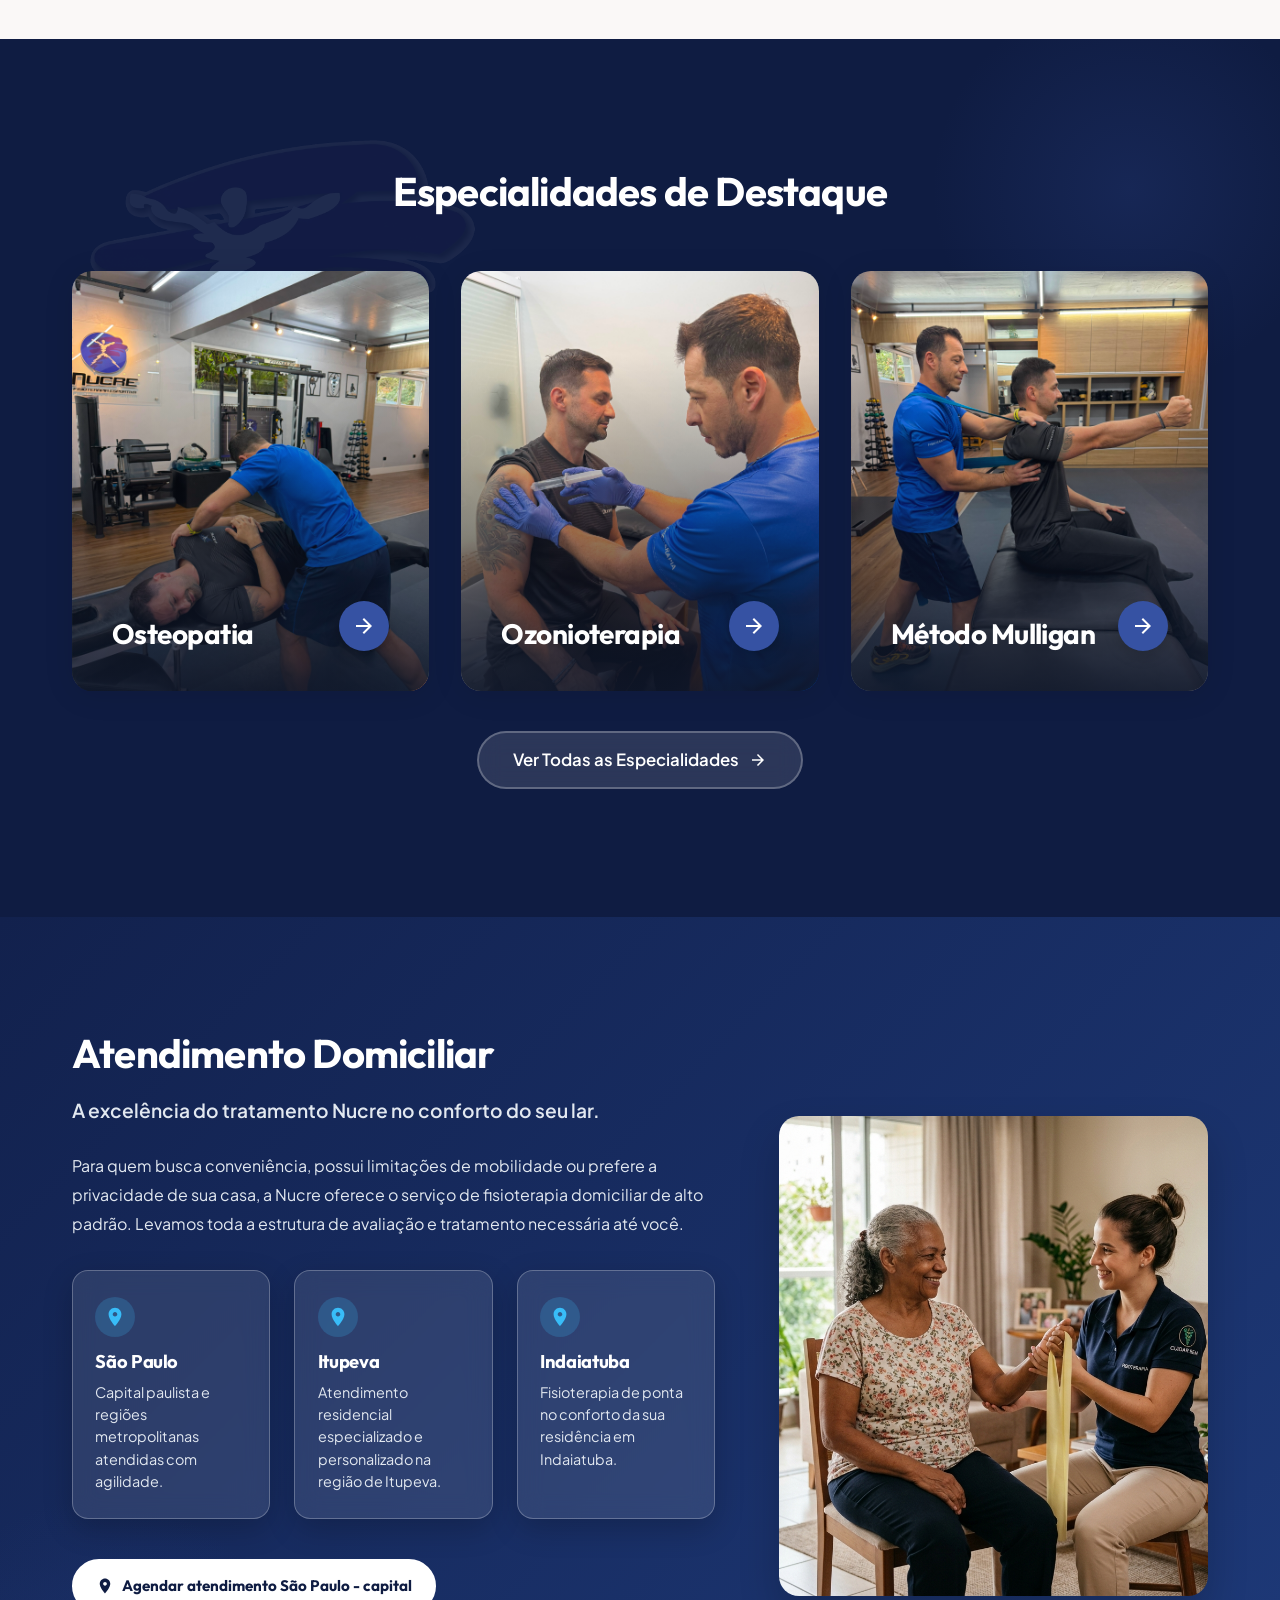
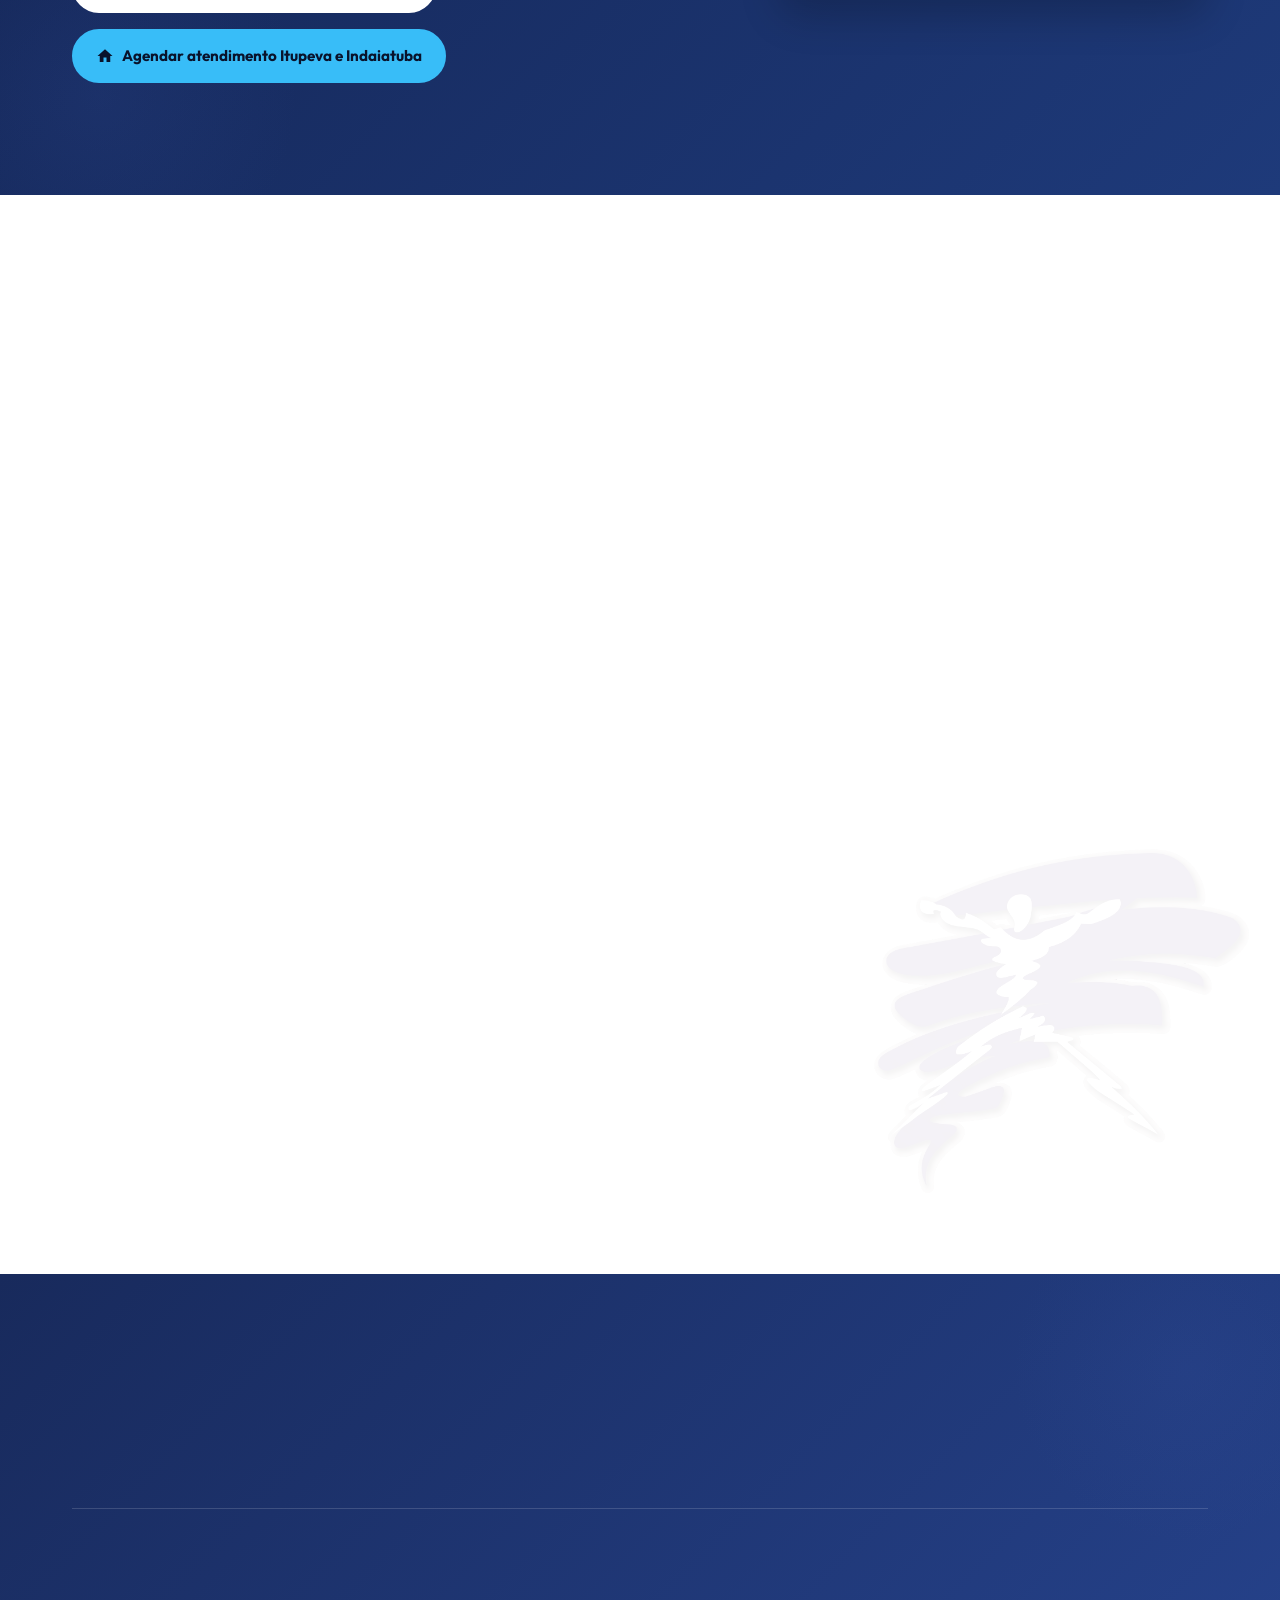
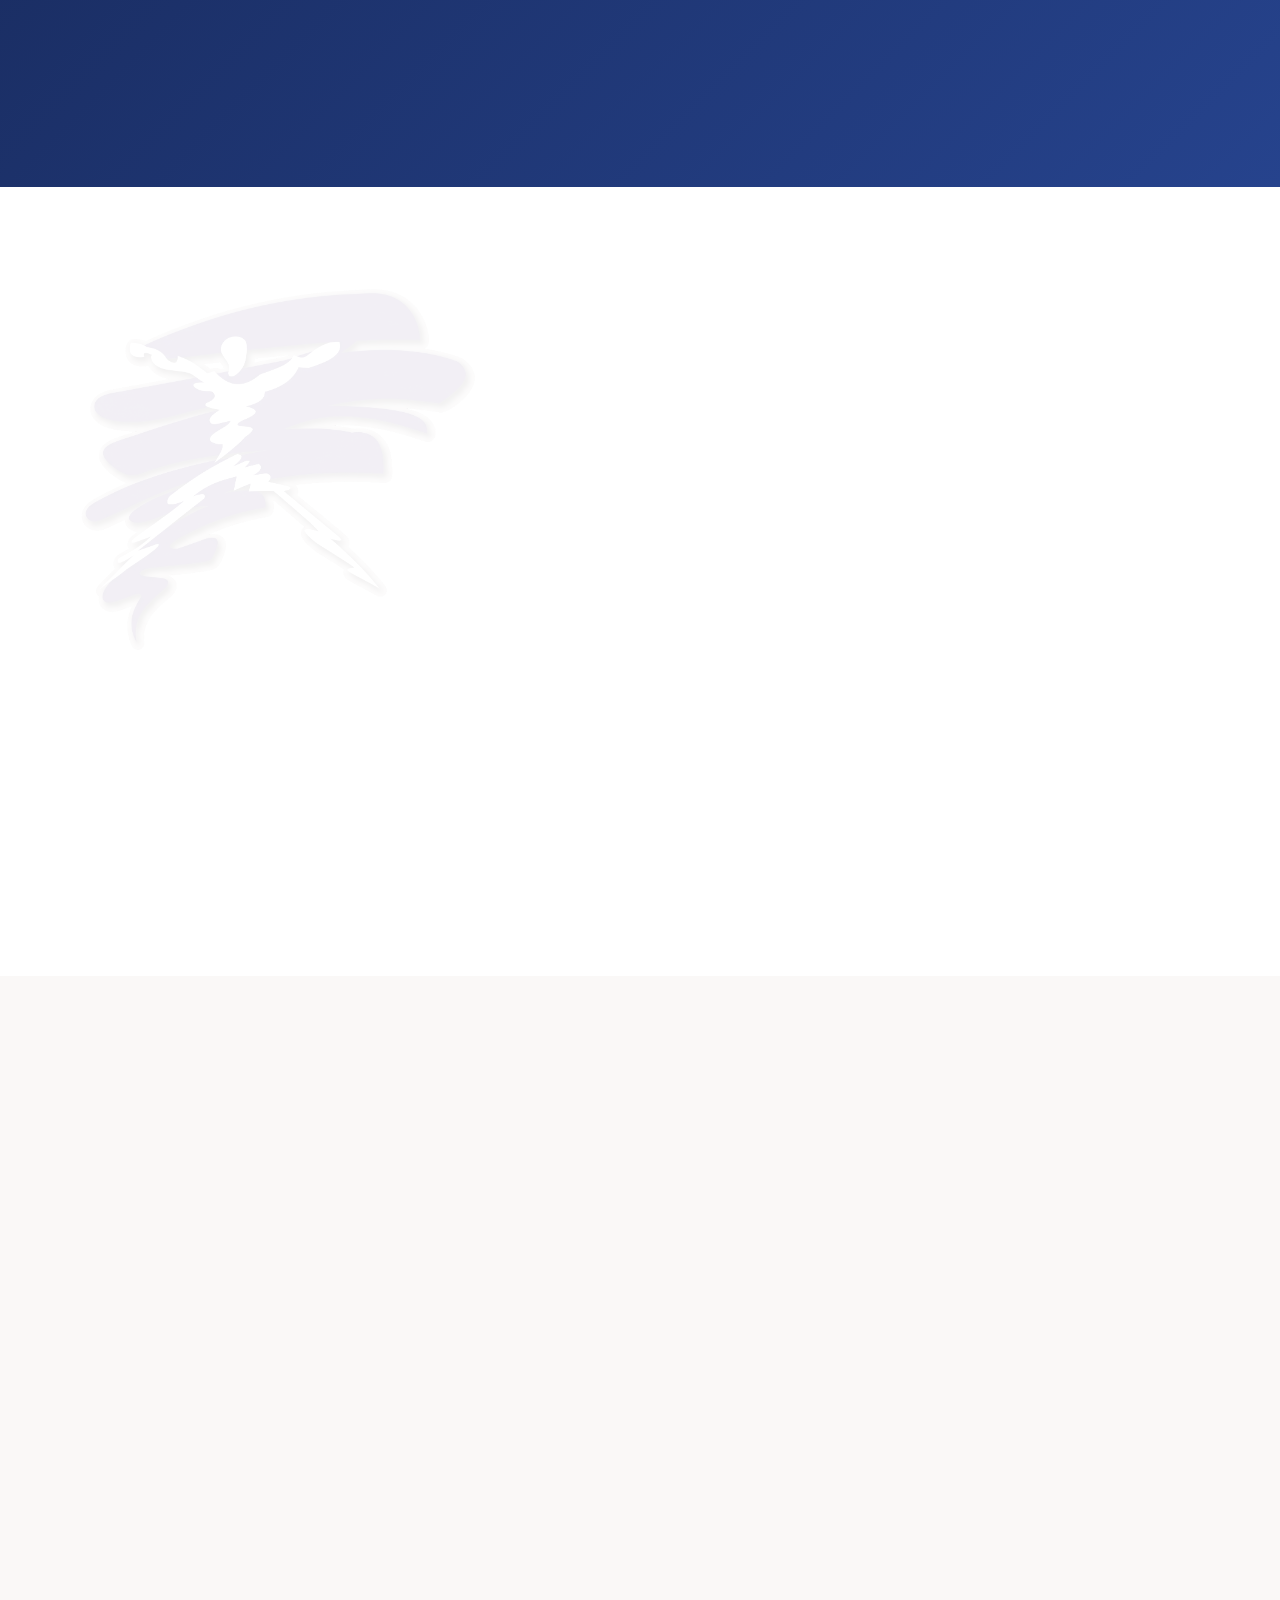
==== commit 495eaddf: "feat: add site assets and update service images and descriptions" ====
--- a/index.html
+++ b/index.html
@@ -7,6 +7,12 @@
     <link rel="preconnect" href="https://fonts.googleapis.com">
     <link rel="preconnect" href="https://fonts.gstatic.com" crossorigin>
     <link href="https://fonts.googleapis.com/css2?family=Outfit:wght@300;400;500;600;700&family=Plus+Jakarta+Sans:ital,wght@0,300;0,400;0,500;0,600;1,400&display=swap" rel="stylesheet">
+    
+    <!-- Favicon -->
+    <link rel="icon" type="image/png" sizes="32x32" href="assets/img/favicon-32x32.png">
+    <link rel="icon" type="image/png" sizes="192x192" href="assets/img/favicon-192x192.png">
+    <link rel="apple-touch-icon" sizes="180x180" href="assets/img/apple-touch-icon.png">
+    <link rel="shortcut icon" href="favicon.ico">
     
     <link rel="stylesheet" href="main.css?v=2.5">
 </head>
@@ -100,64 +106,6 @@
         </div>
     </section>
 
-    <!-- Faixa Dinâmica de Especialistas & Parceiros -->
-    <div class="partners-ticker">
-        <div class="partners-ticker-track">
-            <!-- Dr. Luiz Gabriel -->
-            <a href="nossa-clinica.html#parceiros" class="partner-ticker-card">
-                <img src="assets/img/partners/dr-luiz-gabriel.png" alt="Dr. Luiz Gabriel Guglielmetti" class="partner-ticker-img">
-                <div class="partner-ticker-info">
-                    <span class="partner-ticker-name">Dr. Luiz Gabriel Guglielmetti</span>
-                    <span class="partner-ticker-specialty">Médico Ortopedista • Cirurgia do Joelho</span>
-                    <span class="partner-ticker-instagram">@drluizgabriel | CRM-SP 139.771</span>
-                </div>
-            </a>
-            <!-- Dr. Alvaro Motta Cardoso Jr. -->
-            <a href="nossa-clinica.html#parceiros" class="partner-ticker-card">
-                <img src="assets/img/partners/dr-alvaro-jr.jpg" alt="Dr. Alvaro Motta Cardoso Jr." class="partner-ticker-img">
-                <div class="partner-ticker-info">
-                    <span class="partner-ticker-name">Dr. Alvaro Motta Cardoso Jr.</span>
-                    <span class="partner-ticker-specialty">Médico Ortopedista • Cirurgia de Ombro e Cotovelo</span>
-                    <span class="partner-ticker-instagram">@dralvarojr.ortopedia | CRM-SP 112.151</span>
-                </div>
-            </a>
-            <!-- Slot Especialistas Parceiros Nucre -->
-            <a href="nossa-clinica.html#parceiros" class="partner-ticker-card">
-                <img src="assets/img/nucre-symbol.png" alt="Nucre Fisioterapia" class="partner-ticker-img" style="background: rgba(255,255,255,0.1); padding: 6px;">
-                <div class="partner-ticker-info">
-                    <span class="partner-ticker-name">Corpo Clínico Integrado</span>
-                    <span class="partner-ticker-specialty">Medicina e Reabilitação de Alta Precisão</span>
-                    <span class="partner-ticker-instagram">@nucre.fisioterapia</span>
-                </div>
-            </a>
-            <!-- Duplicação para loop contínuo infinito -->
-            <a href="nossa-clinica.html#parceiros" class="partner-ticker-card">
-                <img src="assets/img/partners/dr-luiz-gabriel.png" alt="Dr. Luiz Gabriel Guglielmetti" class="partner-ticker-img">
-                <div class="partner-ticker-info">
-                    <span class="partner-ticker-name">Dr. Luiz Gabriel Guglielmetti</span>
-                    <span class="partner-ticker-specialty">Médico Ortopedista • Cirurgia do Joelho</span>
-                    <span class="partner-ticker-instagram">@drluizgabriel | CRM-SP 139.771</span>
-                </div>
-            </a>
-            <a href="nossa-clinica.html#parceiros" class="partner-ticker-card">
-                <img src="assets/img/partners/dr-alvaro-jr.jpg" alt="Dr. Alvaro Motta Cardoso Jr." class="partner-ticker-img">
-                <div class="partner-ticker-info">
-                    <span class="partner-ticker-name">Dr. Alvaro Motta Cardoso Jr.</span>
-                    <span class="partner-ticker-specialty">Médico Ortopedista • Cirurgia de Ombro e Cotovelo</span>
-                    <span class="partner-ticker-instagram">@dralvarojr.ortopedia | CRM-SP 112.151</span>
-                </div>
-            </a>
-            <a href="nossa-clinica.html#parceiros" class="partner-ticker-card">
-                <img src="assets/img/nucre-symbol.png" alt="Nucre Fisioterapia" class="partner-ticker-img" style="background: rgba(255,255,255,0.1); padding: 6px;">
-                <div class="partner-ticker-info">
-                    <span class="partner-ticker-name">Corpo Clínico Integrado</span>
-                    <span class="partner-ticker-specialty">Medicina e Reabilitação de Alta Precisão</span>
-                    <span class="partner-ticker-instagram">@nucre.fisioterapia</span>
-                </div>
-            </a>
-        </div>
-    </div>
-
     <section class="features bg-watermark-nucre">
         <div class="container">
             <div class="features-header reveal">
@@ -281,11 +229,11 @@
             </div>
 
             <div class="team-thumbnails reveal">
-                <img src="assets/img/people/elton.jpeg" alt="Elton Pirani" class="active" data-name="Elton Pirani" data-role="Sócio / Fisioterapeuta - CREFITO-3/110812-F" data-bio="Sócio proprietário da Nucre, é graduado pela UNIFENAS e especialista em Fisioterapia Esportiva pelo CETE-UNIFESP. Osteopata pelo IDOT, possui certificação internacional no Método Mulligan e formações em Liberação Miofascial e Bandagens Funcionais. Atua como Coordenador do Projeto Escola de Atletas do Colégio Eduardo Gomes e do Tênis Competitivo no Clube Helvetia." data-image="assets/img/people/elton.jpeg">
-                <img src="assets/img/people/ricardo.jpeg" alt="Ricardo Vinicius" data-name="Ricardo Vinicius" data-role="Sócio / Fisioterapeuta - CREFITO-3/115694-F" data-bio="Sócio proprietário da Nucre, é graduado pela UFSCar e especialista em Fisioterapia Esportiva pelo CETE-UNIFESP. Osteopata pelo IDOT, possui formações em Terapias Manuais (Maitland, Mulligan e Kabat) e Liberação Miofascial Instrumental. Acumulou experiência como Fisioterapeuta da Seleção Masculina de Vôlei de Ruanda e da equipe profissional de São Bernardo do Campo." data-image="assets/img/people/ricardo.jpeg">
+                <img src="assets/img/people/elton.jpeg" alt="Elton Pirani" class="active" data-name="Elton Pirani" data-role="Sócio / Fisioterapeuta - CREFITO-3/110812-F" data-bio="Sócio proprietário da Nucre, é graduado pela UNIFENAS e especialista em Fisioterapia Esportiva pelo CETE-UNIFESP. Osteopata pelo IDOT, possui certificação internacional no Método Mulligan e formações em Liberação Miofascial e Bandagens Funcionais. Ozonioterapeuta pela Associação Brasileira de Ozonioterapia (Aboz). Atua como Coordenador do Projeto Escola de Atletas do Colégio Eduardo Gomes e do Tênis Competitivo no Clube Helvetia." data-image="assets/img/people/elton.jpeg">
+                <img src="assets/img/people/ricardo.jpeg" alt="Ricardo Vinicius" data-name="Ricardo Vinicius" data-role="Sócio / Fisioterapeuta - CREFITO-3/115694-F" data-bio="Sócio proprietário da Nucre, é graduado pela UFSCar e especialista em Fisioterapia Esportiva pelo CETE-UNIFESP. Osteopata pelo IDOT, possui formações em Terapias Manuais (Maitland, Mulligan e Kabat) e Liberação Miofascial Instrumental. Ozonioterapeuta pela Associação Brasileira de Ozonioterapia (Aboz). Acumulou experiência como Fisioterapeuta da Seleção Masculina de Vôlei de Ruanda e da equipe profissional de São Bernardo do Campo." data-image="assets/img/people/ricardo.jpeg">
                 <img src="assets/img/people/people-3.jpeg" alt="André Pantalena" data-name="André Pantalena" data-role="Fisioterapeuta - CREFITO-3/161567-F" data-bio="Graduado pela UFSCar e especialista em Fisioterapia Esportiva pelo CETE-UNIFESP. Fisioterapeuta da Clínica Nucre e do Projeto Escola de Atletas do Colégio Eduardo Gomes. É responsável pela prevenção de lesões do Tênis Competitivo do Clube Helvetia. Possui formações em Estabilização Lombo-Pélvica, Bandagens Funcionais, Liberação Miofascial e Terapias Manuais." data-image="assets/img/people/people-3.jpeg">
                 <img src="assets/img/people/people-1.jpeg" alt="Fábio Fernandes" data-name="Fábio Fernandes" data-role="Fisioterapeuta - CREFITO-3/204486-F" data-bio="Graduado pela FMU, atua como fisioterapeuta da Clínica Nucre e do Projeto Escola de Atletas do Colégio Eduardo Gomes. Possui formação especializada em Terapias Manuais aplicadas à Ortopedia e Traumatologia (Maitland, Mulligan, Mobilização Neural e Estabilização Segmentar), além de Ventosaterapia, Bandagens e Liberação Miofascial." data-image="assets/img/people/people-1.jpeg">
-                <img src="assets/img/people/people-2.jpeg" alt="Joice Santos" data-name="Joice Santos" data-role="Fisioterapeuta - CREFITO-3/367622-F" data-bio="Graduada pelo Centro Universitário FMABC, possui aprimoramento em Fisioterapia Esportiva pelo CETE/UNIFESP e especialização em Traumatologia, Ortopedia e Esporte pela FMABC. Sua prática clínica foca em reabilitação física através de Terapias Manuais e exercícios terapêuticos personalizados." data-image="assets/img/people/people-2.jpeg">
+                <img src="assets/img/people/people-2.jpeg" alt="Joyce Santos" data-name="Joyce Santos" data-role="Fisioterapeuta - CREFITO-3/367622-F" data-bio="Graduada pelo Centro Universitário FMABC, possui aprimoramento em Fisioterapia Esportiva pelo CETE/UNIFESP e especialização em Traumatologia, Ortopedia e Esporte pela FMABC. Sua prática clínica foca em reabilitação física através de Terapias Manuais e exercícios terapêuticos personalizados." data-image="assets/img/people/people-2.jpeg">
             </div>
 
             <div class="featured-team reveal">
@@ -295,7 +243,7 @@
                 <div class="featured-team-info">
                     <h3 id="featured-name">Elton Pirani</h3>
                     <p id="featured-role" style="color: var(--primary-blue); font-weight: 600; margin-bottom: 1rem;">Sócio / Fisioterapeuta - CREFITO-3/110812-F</p>
-                    <p id="featured-bio" style="color: var(--text-gray); margin-bottom: 2rem;">Sócio proprietário da Nucre, é graduado pela UNIFENAS e especialista em Fisioterapia Esportiva pelo CETE-UNIFESP. Osteopata pelo IDOT, possui certificação internacional no Método Mulligan e formações em Liberação Miofascial e Bandagens Funcionais. Atua como Coordenador do Projeto Escola de Atletas do Colégio Eduardo Gomes e do Tênis Competitivo no Clube Helvetia.</p>
+                    <p id="featured-bio" style="color: var(--text-gray); margin-bottom: 2rem;">Sócio proprietário da Nucre, é graduado pela UNIFENAS e especialista em Fisioterapia Esportiva pelo CETE-UNIFESP. Osteopata pelo IDOT, possui certificação internacional no Método Mulligan e formações em Liberação Miofascial e Bandagens Funcionais. Ozonioterapeuta pela Associação Brasileira de Ozonioterapia (Aboz). Atua como Coordenador do Projeto Escola de Atletas do Colégio Eduardo Gomes e do Tênis Competitivo no Clube Helvetia.</p>
                 </div>
             </div>
         </div>
@@ -557,8 +505,8 @@
             <div class="location-content">
                 <div class="location-info">
                     <div>
-                        <h3 style="margin-bottom: 0.5rem; color: #ffffff;">Unidade São Paulo (Clínica)</h3>
-                        <p>Av. Indianópolis, 3145 - sala 3<br>Planalto Paulista, São Paulo - SP<br>CEP: 04063-006</p>
+                        <h3 style="margin-bottom: 0.5rem; color: #ffffff;">Unidade Matriz (São Paulo)</h3>
+                        <p>Av. Indianópolis, 3145 - salas 3 e 4 - dentro do Clube Esportivo Helvetia<br>Planalto Paulista, São Paulo - SP<br>CEP: 04063-006</p>
                         <a href="https://maps.google.com/?q=Av.+Indianópolis,+3145+-+Planalto+Paulista,+São+Paulo+-+SP,+04063-006" target="_blank" class="btn btn-primary" style="margin-top: 1.5rem; display: inline-block;">Traçar Rota no Mapa</a>
                     </div>
                 </div>
@@ -575,7 +523,7 @@
                 <div>
                     <div class="footer-logo"><img src="assets/img/logo-nucre.png" alt="Nucre Fisioterapia" style="max-height: 60px; width: auto;"></div>
                     <p style="font-size: 0.95rem; color: #e2e8f0; font-weight: 500; margin-bottom: 0.5rem;">Há 16 anos, integrando a ciência do movimento à arte de cuidar.</p>
-                    <p style="margin-bottom: 20px; color: #d1d8ec;">Av. Indianópolis, 3145 - sala 3<br>Planalto Paulista, São Paulo - SP - CEP 04063-006</p>
+                    <p style="margin-bottom: 20px; color: #d1d8ec;">Av. Indianópolis, 3145 - salas 3 e 4 - dentro do Clube Esportivo Helvetia<br>Planalto Paulista, São Paulo - SP - CEP 04063-006</p>
                     <ul class="footer-links">
                         <li><a href="nossa-clinica.html">Sobre a Clínica</a></li>
                         <li><a href="#especialidades">Especialidades</a></li>
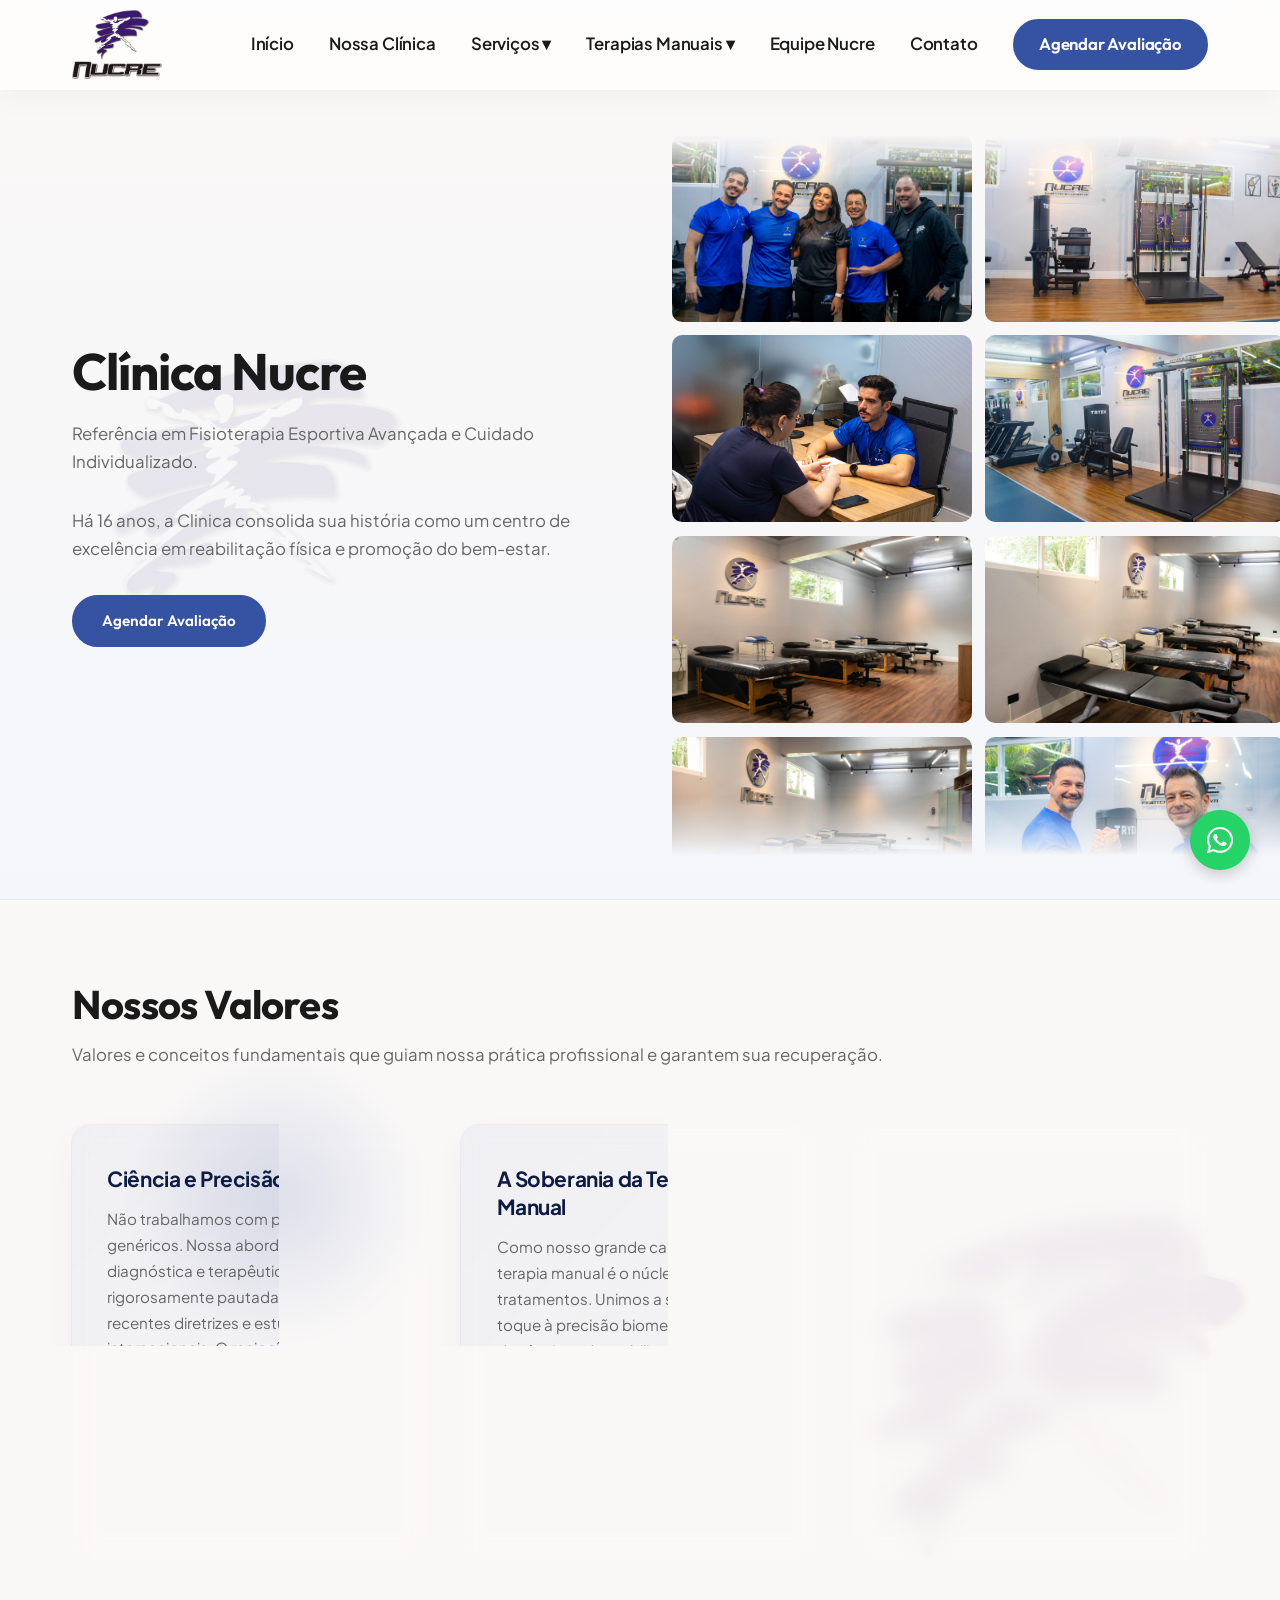
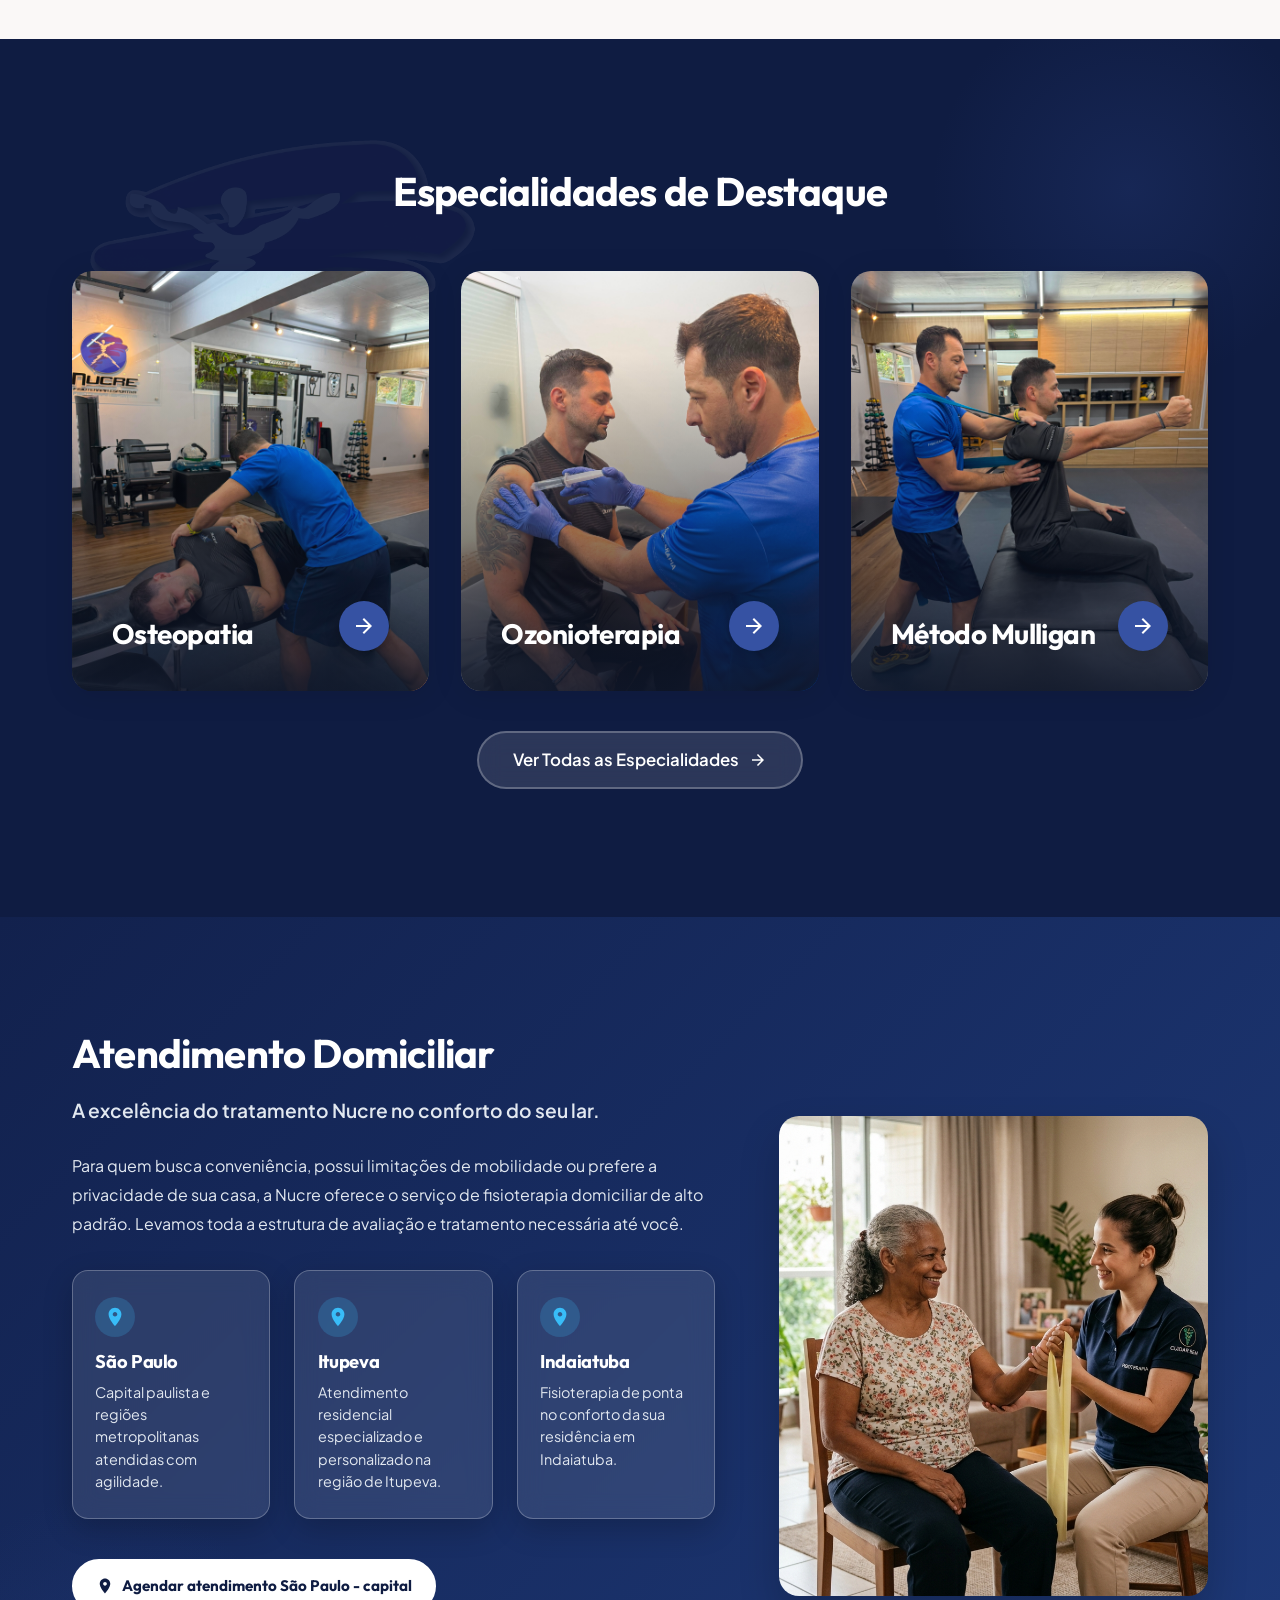
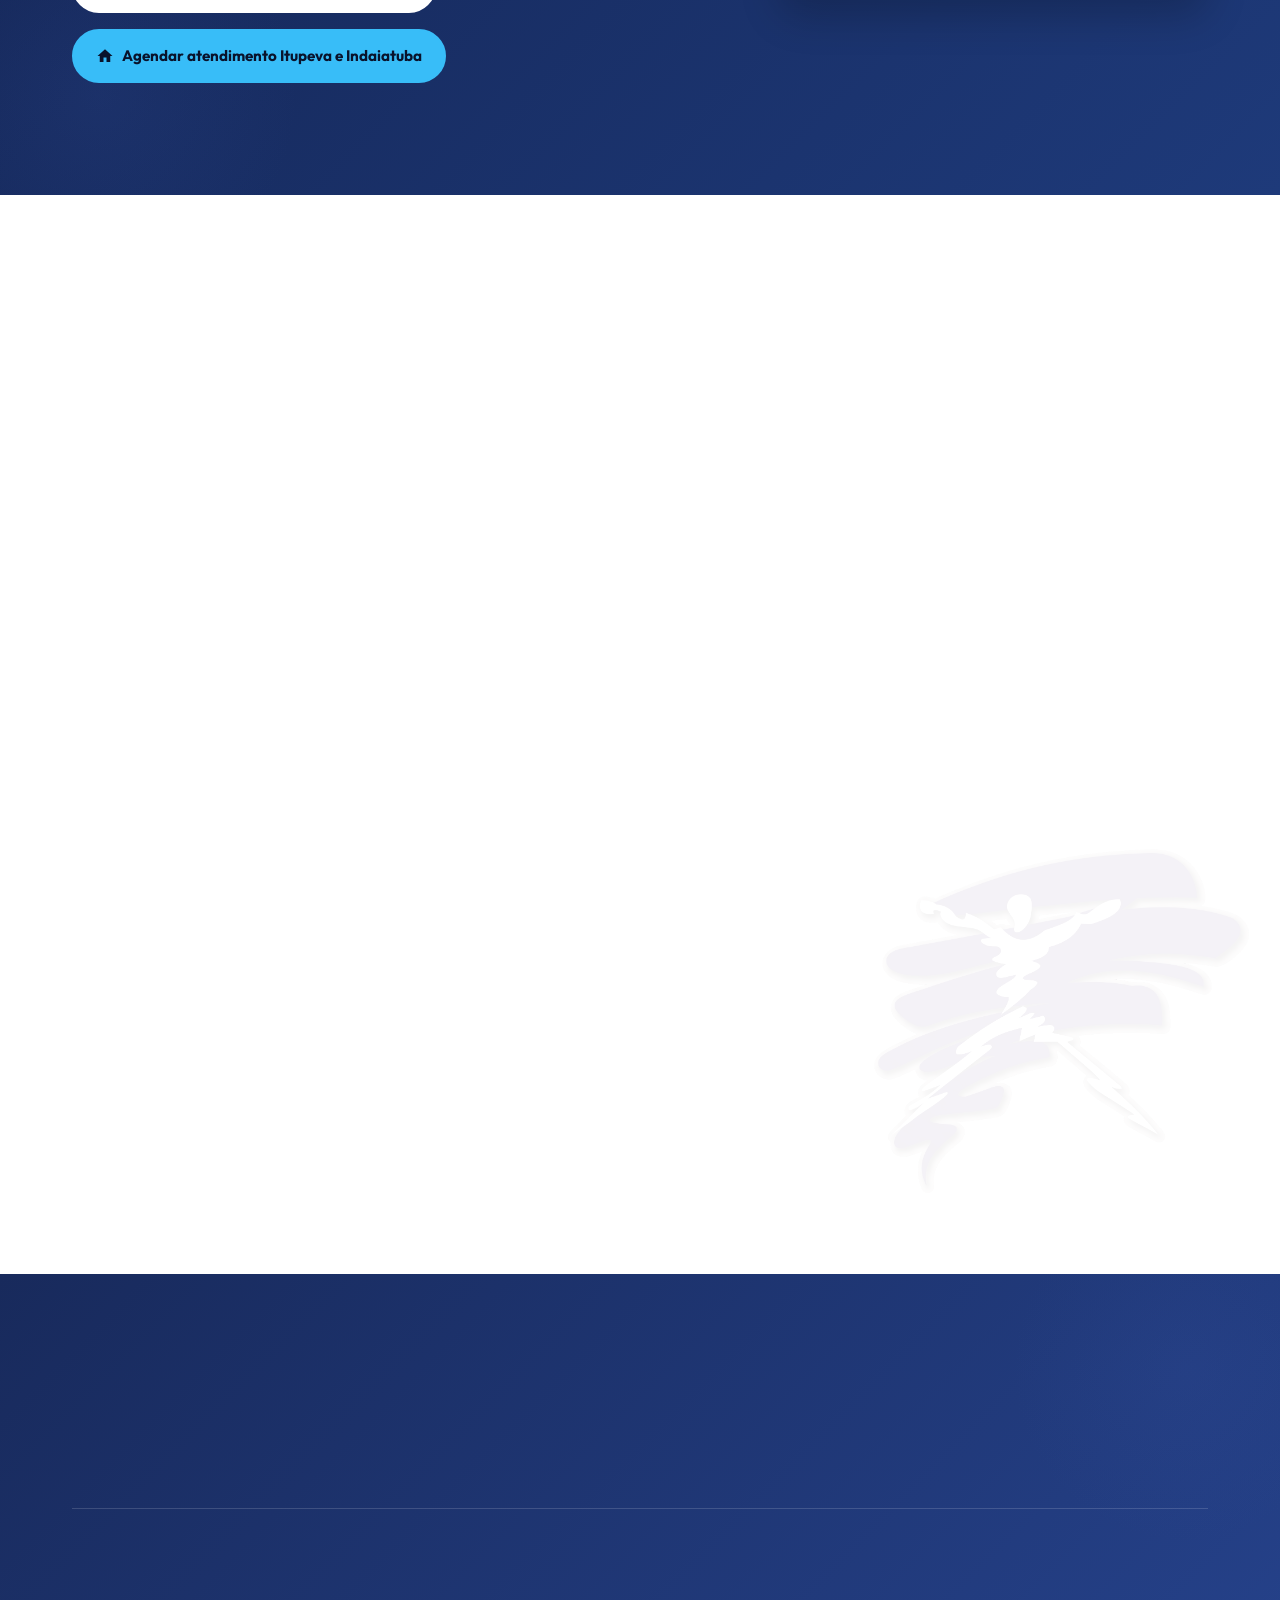
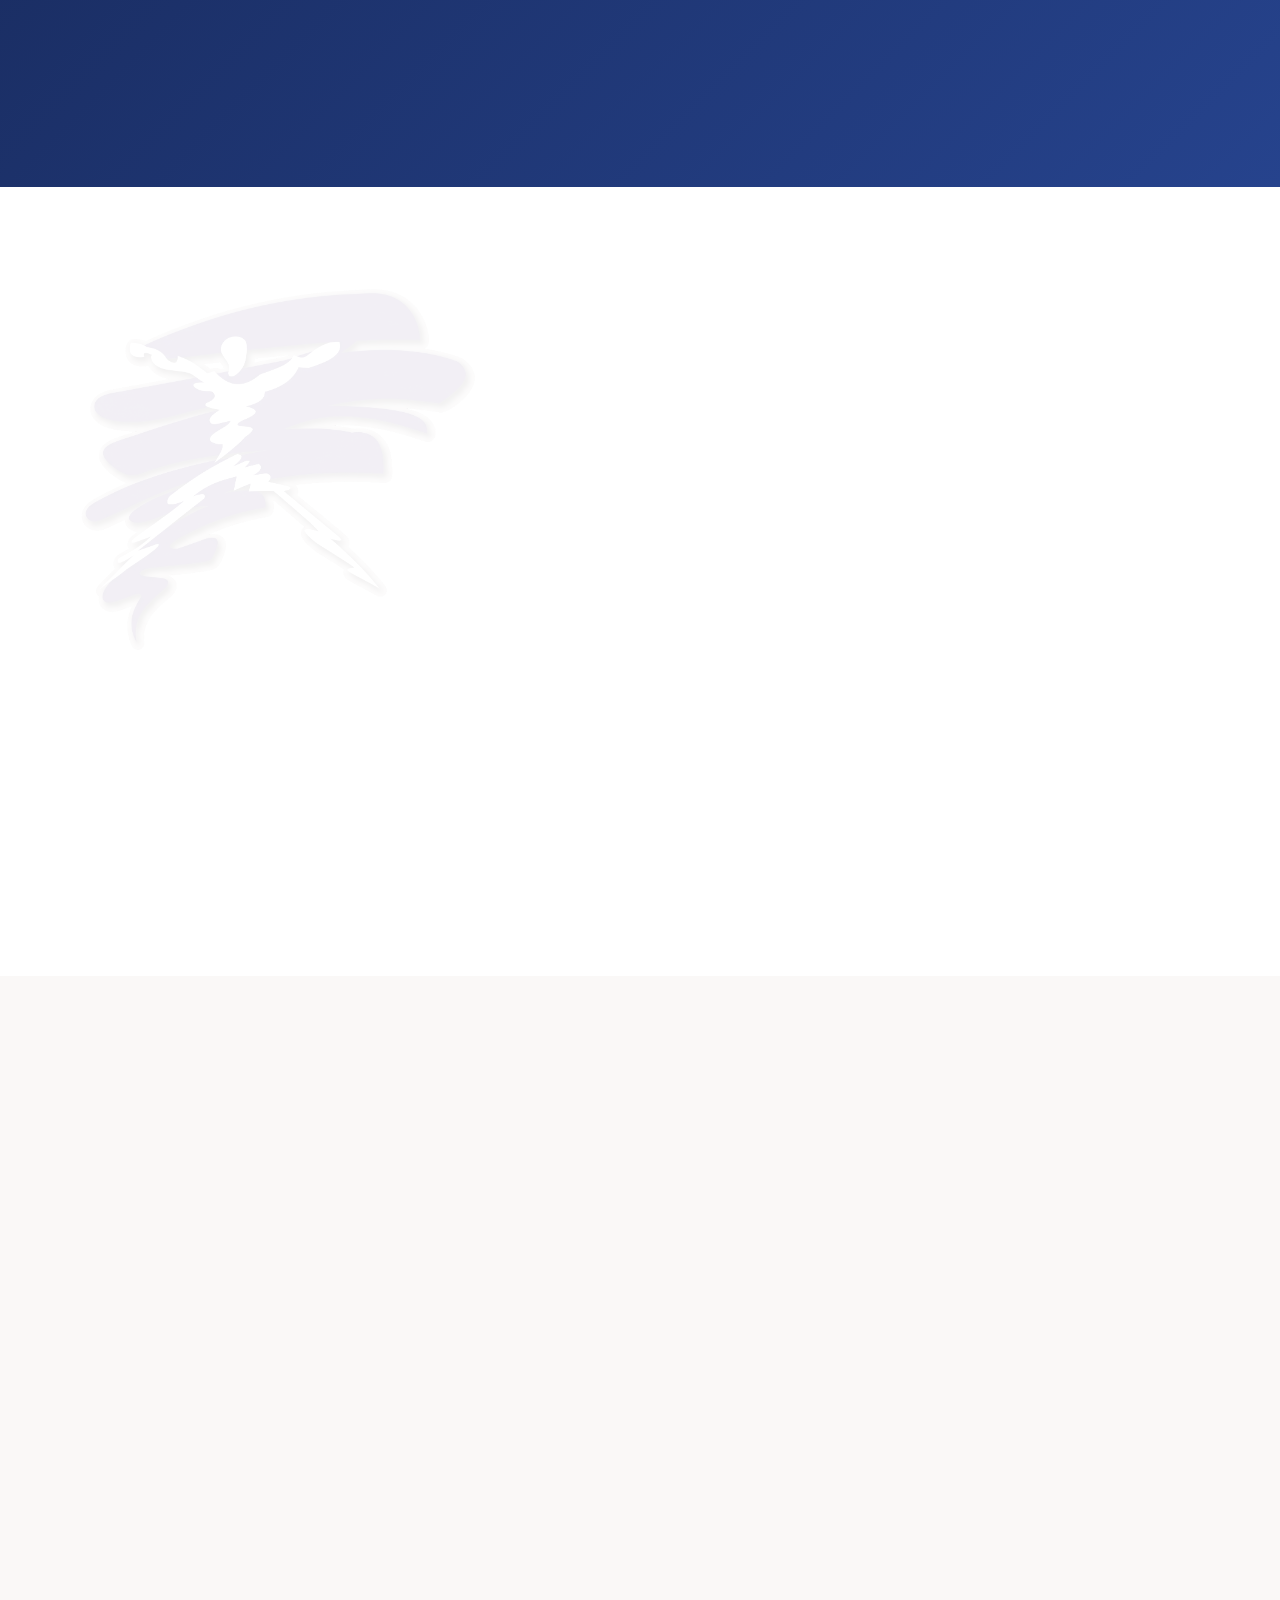
==== commit 182ac798: "feat: add mobile panorama viewer and new service images while updating service links" ====
--- a/index.html
+++ b/index.html
@@ -9,12 +9,13 @@
     <link href="https://fonts.googleapis.com/css2?family=Outfit:wght@300;400;500;600;700&family=Plus+Jakarta+Sans:ital,wght@0,300;0,400;0,500;0,600;1,400&display=swap" rel="stylesheet">
     
     <!-- Favicon -->
-    <link rel="icon" type="image/png" sizes="32x32" href="assets/img/favicon-32x32.png">
-    <link rel="icon" type="image/png" sizes="192x192" href="assets/img/favicon-192x192.png">
-    <link rel="apple-touch-icon" sizes="180x180" href="assets/img/apple-touch-icon.png">
-    <link rel="shortcut icon" href="favicon.ico">
+    <link rel="icon" type="image/png" sizes="32x32" href="assets/img/favicon-32x32.png?v=3">
+    <link rel="icon" type="image/png" sizes="16x16" href="assets/img/favicon-16x16.png?v=3">
+    <link rel="icon" type="image/png" sizes="192x192" href="assets/img/favicon-192x192.png?v=3">
+    <link rel="apple-touch-icon" sizes="180x180" href="assets/img/apple-touch-icon.png?v=3">
+    <link rel="shortcut icon" href="favicon.ico?v=3">
     
-    <link rel="stylesheet" href="main.css?v=2.5">
+    <link rel="stylesheet" href="main.css?v=2.6">
 </head>
 <body>
 
@@ -36,8 +37,6 @@
                             <li><a href="servicos.html#fisioterapia-esportiva">Fisioterapia esportiva</a></li>
                             <li><a href="servicos.html#qualidade-de-vida">Qualidade de vida</a></li>
                             <li><a href="servicos.html#prevencao-de-lesoes">Prevenção de lesões</a></li>
-                            <li><a href="servicos.html#reabilitacao-com-eletroterapia">Reabilitação com eletroterapia</a></li>
-                            <li><a href="servicos.html#reabilitacao-com-instrumentos">Reabilitação com instrumentos</a></li>
                             <li><a href="servicos.html#recovery">Recovery</a></li>
                             <li><a href="servicos.html#ventosaterapia">Ventosaterapia</a></li>
                             <li><a href="servicos.html#miofibrolise-percutanea">Miofibrólise percutânea</a></li>
@@ -67,7 +66,7 @@
         <div class="container">
             <div class="hero-content">
                 <h1>Clínica Nucre</h1>
-                <p class="subtitle">Referência em Fisioterapia Avançada e Cuidado Individualizado.</p>
+                <p class="subtitle">Referência em Fisioterapia Esportiva Avançada e Cuidado Individualizado.</p>
                 <p class="hero-desc">Há 16 anos, a Clinica consolida sua história como um centro de excelência em reabilitação física e promoção do bem-estar.</p>
                 <div class="hero-buttons">
                     <a href="contato.html" class="btn btn-primary">Agendar Avaliação</a>
@@ -486,13 +485,68 @@
         </div>
     </section>
 
-    <section class="panorama reveal" style="padding: 0;">
+    <section class="panorama reveal" id="panorama-section" style="padding: 0;">
+        <!-- Cabeçalho visível exclusivamente no Mobile -->
+        <div class="panorama-header-mobile">
+            <span class="panorama-tag">
+                <svg width="14" height="14" viewBox="0 0 24 24" fill="none" stroke="currentColor" stroke-width="2.5"><circle cx="12" cy="12" r="10"/><path d="M12 2a14.5 14.5 0 0 0 0 20M2 12h20"/></svg>
+                Tour Virtual 360°
+            </span>
+            <h2>Conheça Nossa Estrutura</h2>
+            <p>Deslize para os lados para explorar todos os ambientes da clínica</p>
+        </div>
+
         <div class="panorama-wrapper" id="panorama-wrapper">
-            <div class="panorama-overlay">
+            <!-- Overlay exclusivo para Desktop -->
+            <div class="panorama-overlay desktop-only">
                 <h2>Conheça Nossa Estrutura</h2>
                 <p>Passe o mouse horizontalmente para explorar a clínica em 360º</p>
             </div>
-            <img src="assets/img/clinic-panorama.jpg" alt="Panorama da Clínica Nucre" class="panorama-img" id="panorama-img">
+            
+            <!-- Badge guia discreto que esmaece no mobile ao interagir -->
+            <div class="panorama-badge-mobile" id="panorama-badge-mobile">
+                <svg width="14" height="14" viewBox="0 0 24 24" fill="none" stroke="currentColor" stroke-width="2"><path d="m15 18-6-6 6-6"/><path d="m9 18-6-6 6-6"/></svg>
+                <span>Arraste para explorar</span>
+                <svg width="14" height="14" viewBox="0 0 24 24" fill="none" stroke="currentColor" stroke-width="2"><path d="m9 18 6-6-6-6"/><path d="m15 18 6-6-6-6"/></svg>
+            </div>
+
+            <div class="panorama-scroll-area" id="panorama-scroll-area">
+                <img src="assets/img/clinic-panorama.jpg" alt="Panorama da Clínica Nucre" class="panorama-img" id="panorama-img">
+            </div>
+        </div>
+
+        <!-- Controles exclusivos para Mobile posicionados abaixo da foto -->
+        <div class="panorama-mobile-controls">
+            <button type="button" class="pano-btn pano-btn-prev" id="pano-btn-prev" aria-label="Deslizar para a esquerda">
+                <svg width="18" height="18" viewBox="0 0 24 24" fill="none" stroke="currentColor" stroke-width="2.5"><polyline points="15 18 9 12 15 6"></polyline></svg>
+            </button>
+            <div class="pano-progress-wrapper" id="pano-progress-wrapper" title="Toque para navegar">
+                <div class="pano-progress-bar" id="pano-progress-bar"></div>
+            </div>
+            <button type="button" class="pano-btn pano-btn-next" id="pano-btn-next" aria-label="Deslizar para a direita">
+                <svg width="18" height="18" viewBox="0 0 24 24" fill="none" stroke="currentColor" stroke-width="2.5"><polyline points="9 18 15 12 9 6"></polyline></svg>
+            </button>
+            <button type="button" class="pano-btn pano-btn-expand" id="pano-btn-expand" aria-label="Expandir foto em tela cheia">
+                <svg width="17" height="17" viewBox="0 0 24 24" fill="none" stroke="currentColor" stroke-width="2"><path d="M15 3h6v6M9 21H3v-6M21 3l-7 7M3 21l7-7"/></svg>
+            </button>
+        </div>
+
+        <!-- Modal Tela Cheia do Panorama para Mobile -->
+        <div class="panorama-modal" id="panorama-modal" aria-hidden="true">
+            <div class="panorama-modal-overlay" id="panorama-modal-overlay"></div>
+            <div class="panorama-modal-content">
+                <div class="panorama-modal-header">
+                    <span>Clínica Nucre • Tour 360°</span>
+                    <button type="button" class="panorama-modal-close" id="panorama-modal-close" aria-label="Fechar">&times;</button>
+                </div>
+                <div class="panorama-modal-body" id="panorama-modal-body">
+                    <img src="assets/img/clinic-panorama.jpg" alt="Panorama da Clínica Nucre Expandido" class="panorama-modal-img" id="panorama-modal-img">
+                </div>
+                <div class="panorama-modal-hint">
+                    <svg width="14" height="14" viewBox="0 0 24 24" fill="none" stroke="currentColor" stroke-width="2"><path d="m15 18-6-6 6-6"/><path d="m9 18 6-6-6-6"/></svg>
+                    Arraste para os lados para navegar por toda a clínica
+                </div>
+            </div>
         </div>
     </section>
 
@@ -541,6 +595,6 @@
         </div>
     </footer>
 
-    <script src="script.js"></script>
+    <script src="script.js?v=2.6"></script>
 </body>
 </html>
--- a/main.css
+++ b/main.css
@@ -1433,6 +1433,20 @@
     height: 100%;
     cursor: ew-resize;
     overflow: hidden;
+}
+
+.panorama-scroll-area {
+    width: 100%;
+    height: 100%;
+    position: relative;
+    overflow: hidden;
+}
+
+.panorama-header-mobile,
+.panorama-badge-mobile,
+.panorama-mobile-controls,
+.panorama-modal {
+    display: none;
 }
 
 .panorama-img {
@@ -2386,12 +2400,297 @@
     body { padding-top: 75px; }
     .main-header { height: 75px; }
     .logo img { max-height: 58px; }
-    .panorama-overlay {
-        bottom: 1.5rem;
-        left: 1.5rem;
-        width: calc(100% - 3rem);
-    }
-    .panorama-overlay h2 { font-size: 1.8rem; }
+    /* Panorama Mobile: Desobstruído e Interativo */
+    .desktop-only {
+        display: none !important;
+    }
+
+    .panorama {
+        width: 100%;
+        height: auto;
+        min-height: 0;
+        background: #0a1329;
+    }
+
+    .panorama-header-mobile {
+        display: flex;
+        flex-direction: column;
+        align-items: center;
+        text-align: center;
+        padding: 2.2rem 1.25rem 1.2rem;
+        background: linear-gradient(180deg, #070d1e 0%, #0a1329 100%);
+    }
+
+    .panorama-tag {
+        display: inline-flex;
+        align-items: center;
+        gap: 6px;
+        font-size: 0.75rem;
+        font-weight: 700;
+        text-transform: uppercase;
+        letter-spacing: 1px;
+        color: var(--accent-cyan);
+        background: rgba(0, 240, 255, 0.08);
+        border: 1px solid rgba(0, 240, 255, 0.25);
+        padding: 5px 12px;
+        border-radius: 20px;
+        margin-bottom: 0.6rem;
+    }
+
+    .panorama-header-mobile h2 {
+        font-size: 1.6rem;
+        color: #ffffff;
+        margin-bottom: 0.35rem;
+        font-weight: 700;
+        line-height: 1.2;
+    }
+
+    .panorama-header-mobile p {
+        font-size: 0.92rem;
+        color: #94a3b8;
+        max-width: 320px;
+        margin: 0 auto;
+        line-height: 1.4;
+    }
+
+    .panorama-wrapper {
+        position: relative;
+        width: 100%;
+        height: auto;
+        overflow: hidden;
+        cursor: default;
+    }
+
+    .panorama-scroll-area {
+        width: 100%;
+        overflow-x: auto;
+        overflow-y: hidden;
+        -webkit-overflow-scrolling: touch;
+        scrollbar-width: none;
+        scroll-behavior: smooth;
+        position: relative;
+        touch-action: pan-x pan-y;
+        cursor: grab;
+    }
+
+    .panorama-scroll-area::-webkit-scrollbar {
+        display: none;
+    }
+
+    .panorama-scroll-area.is-dragging {
+        cursor: grabbing;
+        scroll-behavior: auto;
+        user-select: none;
+    }
+
+    .panorama-scroll-area .panorama-img {
+        position: relative;
+        height: 350px;
+        width: auto;
+        max-width: none;
+        min-width: 0;
+        display: block;
+        object-fit: cover;
+        pointer-events: auto;
+        transform: none !important;
+    }
+
+    .panorama-badge-mobile {
+        display: flex;
+        align-items: center;
+        justify-content: center;
+        gap: 8px;
+        position: absolute;
+        top: 14px;
+        left: 50%;
+        transform: translateX(-50%);
+        z-index: 15;
+        background: rgba(10, 19, 41, 0.85);
+        backdrop-filter: blur(12px);
+        -webkit-backdrop-filter: blur(12px);
+        border: 1px solid rgba(0, 240, 255, 0.4);
+        border-radius: 24px;
+        padding: 6px 14px;
+        font-size: 0.78rem;
+        font-weight: 600;
+        color: #ffffff;
+        box-shadow: 0 4px 15px rgba(0, 0, 0, 0.45);
+        pointer-events: none;
+        transition: opacity 0.4s ease, transform 0.4s ease;
+        animation: panoBadgePulse 2.4s infinite;
+        white-space: nowrap;
+    }
+
+    .panorama-badge-mobile.is-hidden {
+        opacity: 0;
+        transform: translate(-50%, -10px);
+        pointer-events: none;
+    }
+
+    @keyframes panoBadgePulse {
+        0%, 100% {
+            box-shadow: 0 0 0 0 rgba(0, 240, 255, 0.45);
+        }
+        50% {
+            box-shadow: 0 0 0 7px rgba(0, 240, 255, 0);
+        }
+    }
+
+    .panorama-mobile-controls {
+        display: flex;
+        align-items: center;
+        justify-content: space-between;
+        gap: 12px;
+        padding: 1.1rem 1.25rem 2rem;
+        background: #0a1329;
+    }
+
+    .pano-btn {
+        width: 44px;
+        height: 44px;
+        border-radius: 50%;
+        background: rgba(255, 255, 255, 0.08);
+        border: 1px solid rgba(255, 255, 255, 0.16);
+        color: #ffffff;
+        display: flex;
+        align-items: center;
+        justify-content: center;
+        cursor: pointer;
+        transition: all 0.2s ease;
+        flex-shrink: 0;
+    }
+
+    .pano-btn:active {
+        background: var(--primary-blue);
+        border-color: var(--accent-cyan);
+        transform: scale(0.92);
+    }
+
+    .pano-btn-expand {
+        border-radius: 12px;
+        width: 44px;
+        height: 44px;
+        color: var(--accent-cyan);
+        border-color: rgba(0, 240, 255, 0.35);
+        background: rgba(0, 240, 255, 0.06);
+    }
+
+    .pano-progress-wrapper {
+        flex: 1;
+        height: 8px;
+        background: rgba(255, 255, 255, 0.1);
+        border-radius: 6px;
+        overflow: hidden;
+        position: relative;
+        cursor: pointer;
+        padding: 1px;
+    }
+
+    .pano-progress-bar {
+        height: 100%;
+        width: 32%;
+        background: linear-gradient(90deg, #2563eb, var(--accent-cyan));
+        border-radius: 6px;
+        box-shadow: 0 0 8px rgba(0, 240, 255, 0.5);
+        transition: transform 0.1s linear;
+    }
+
+    /* Modal Tela Cheia */
+    .panorama-modal {
+        display: none;
+        position: fixed;
+        inset: 0;
+        z-index: 100000;
+    }
+
+    .panorama-modal.is-open {
+        display: flex;
+        flex-direction: column;
+    }
+
+    .panorama-modal-overlay {
+        position: absolute;
+        inset: 0;
+        background: rgba(5, 10, 22, 0.95);
+        backdrop-filter: blur(10px);
+        -webkit-backdrop-filter: blur(10px);
+    }
+
+    .panorama-modal-content {
+        position: relative;
+        z-index: 2;
+        display: flex;
+        flex-direction: column;
+        width: 100%;
+        height: 100%;
+    }
+
+    .panorama-modal-header {
+        display: flex;
+        align-items: center;
+        justify-content: space-between;
+        padding: 1rem 1.25rem;
+        color: #ffffff;
+        font-size: 0.95rem;
+        font-weight: 600;
+        border-bottom: 1px solid rgba(255, 255, 255, 0.1);
+    }
+
+    .panorama-modal-close {
+        background: rgba(255, 255, 255, 0.1);
+        border: 1px solid rgba(255, 255, 255, 0.15);
+        border-radius: 50%;
+        width: 36px;
+        height: 36px;
+        display: flex;
+        align-items: center;
+        justify-content: center;
+        color: #ffffff;
+        font-size: 1.5rem;
+        line-height: 1;
+        cursor: pointer;
+        padding: 0;
+        transition: background 0.2s;
+    }
+
+    .panorama-modal-close:active {
+        background: rgba(255, 255, 255, 0.25);
+    }
+
+    .panorama-modal-body {
+        flex: 1;
+        overflow-x: auto;
+        overflow-y: hidden;
+        -webkit-overflow-scrolling: touch;
+        display: flex;
+        align-items: center;
+        scrollbar-width: none;
+        padding: 1rem 0;
+        cursor: grab;
+    }
+
+    .panorama-modal-body::-webkit-scrollbar {
+        display: none;
+    }
+
+    .panorama-modal-img {
+        height: 65vh;
+        width: auto;
+        max-width: none;
+        display: block;
+        user-select: none;
+    }
+
+    .panorama-modal-hint {
+        padding: 0.75rem 1rem 1.5rem;
+        text-align: center;
+        color: #94a3b8;
+        font-size: 0.8rem;
+        display: flex;
+        align-items: center;
+        justify-content: center;
+        gap: 6px;
+    }
     
     .navbar { position: relative; }
     .mobile-menu-toggle {
